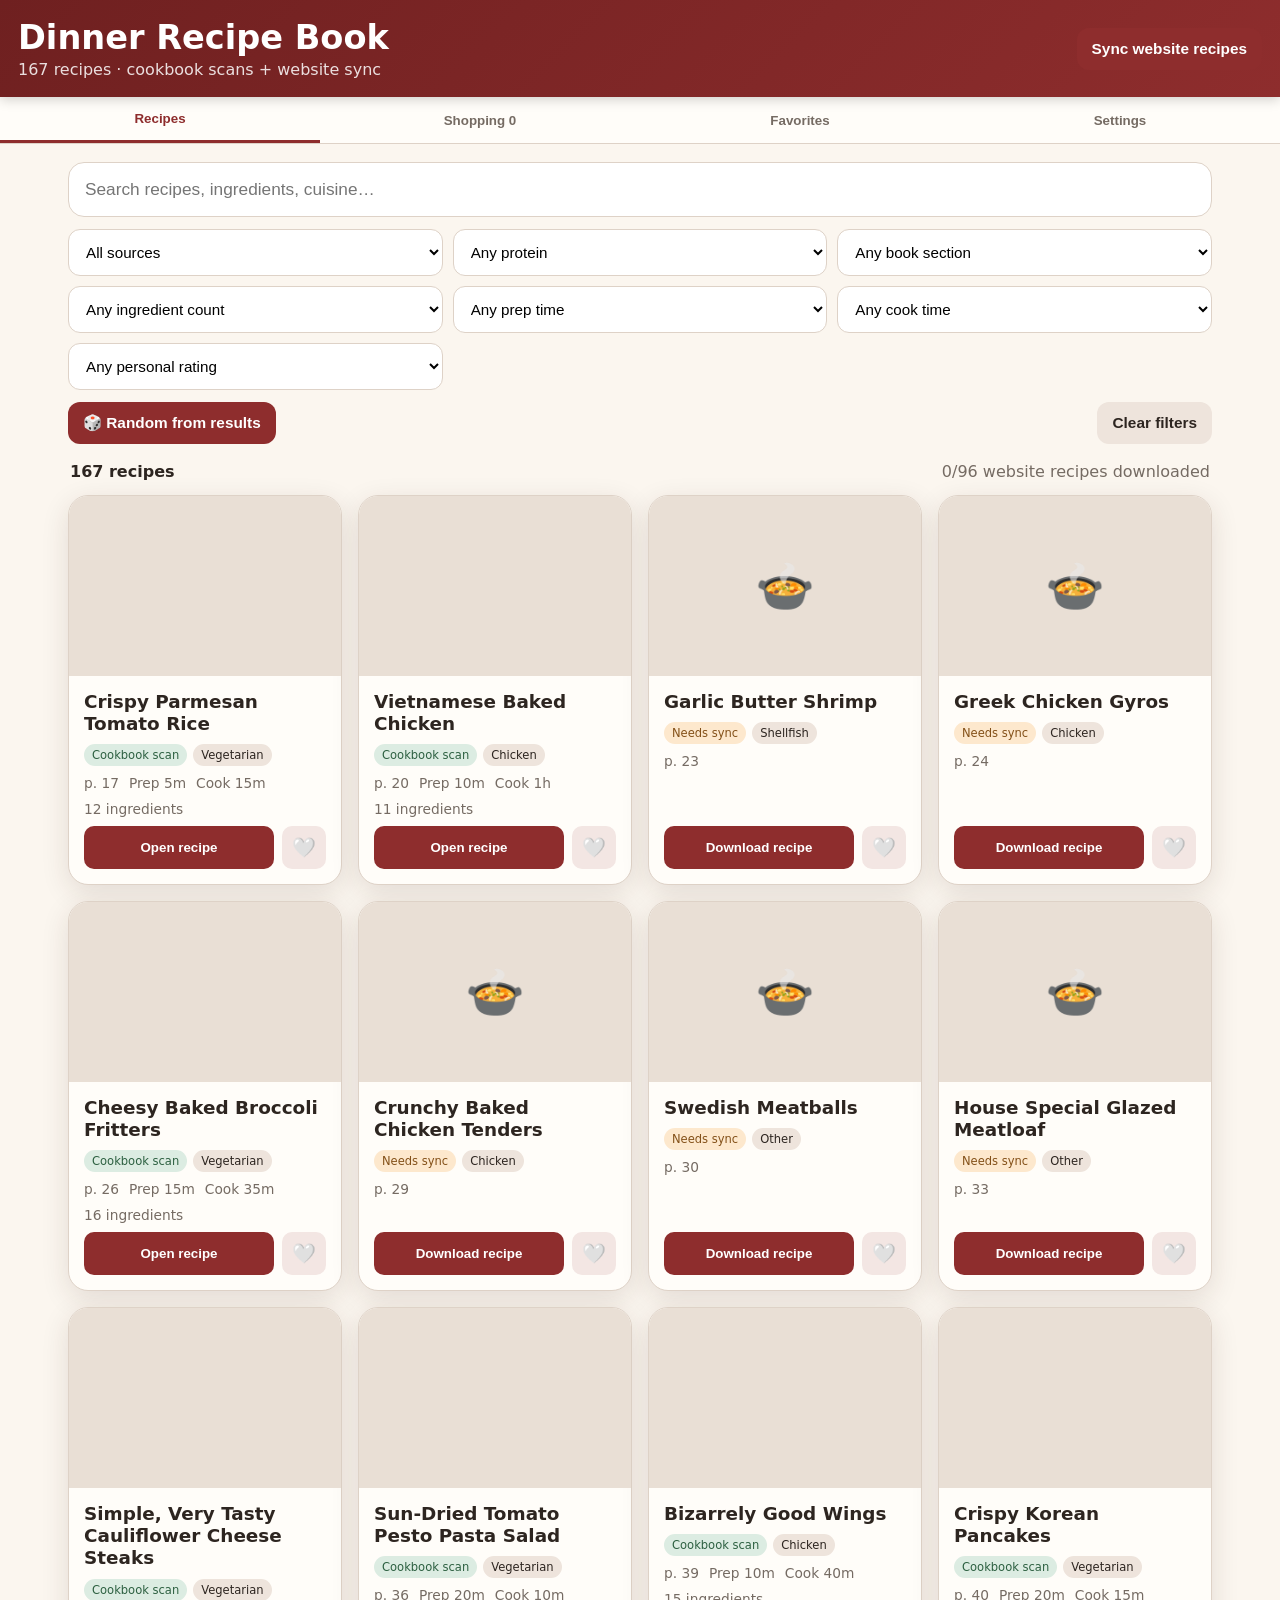
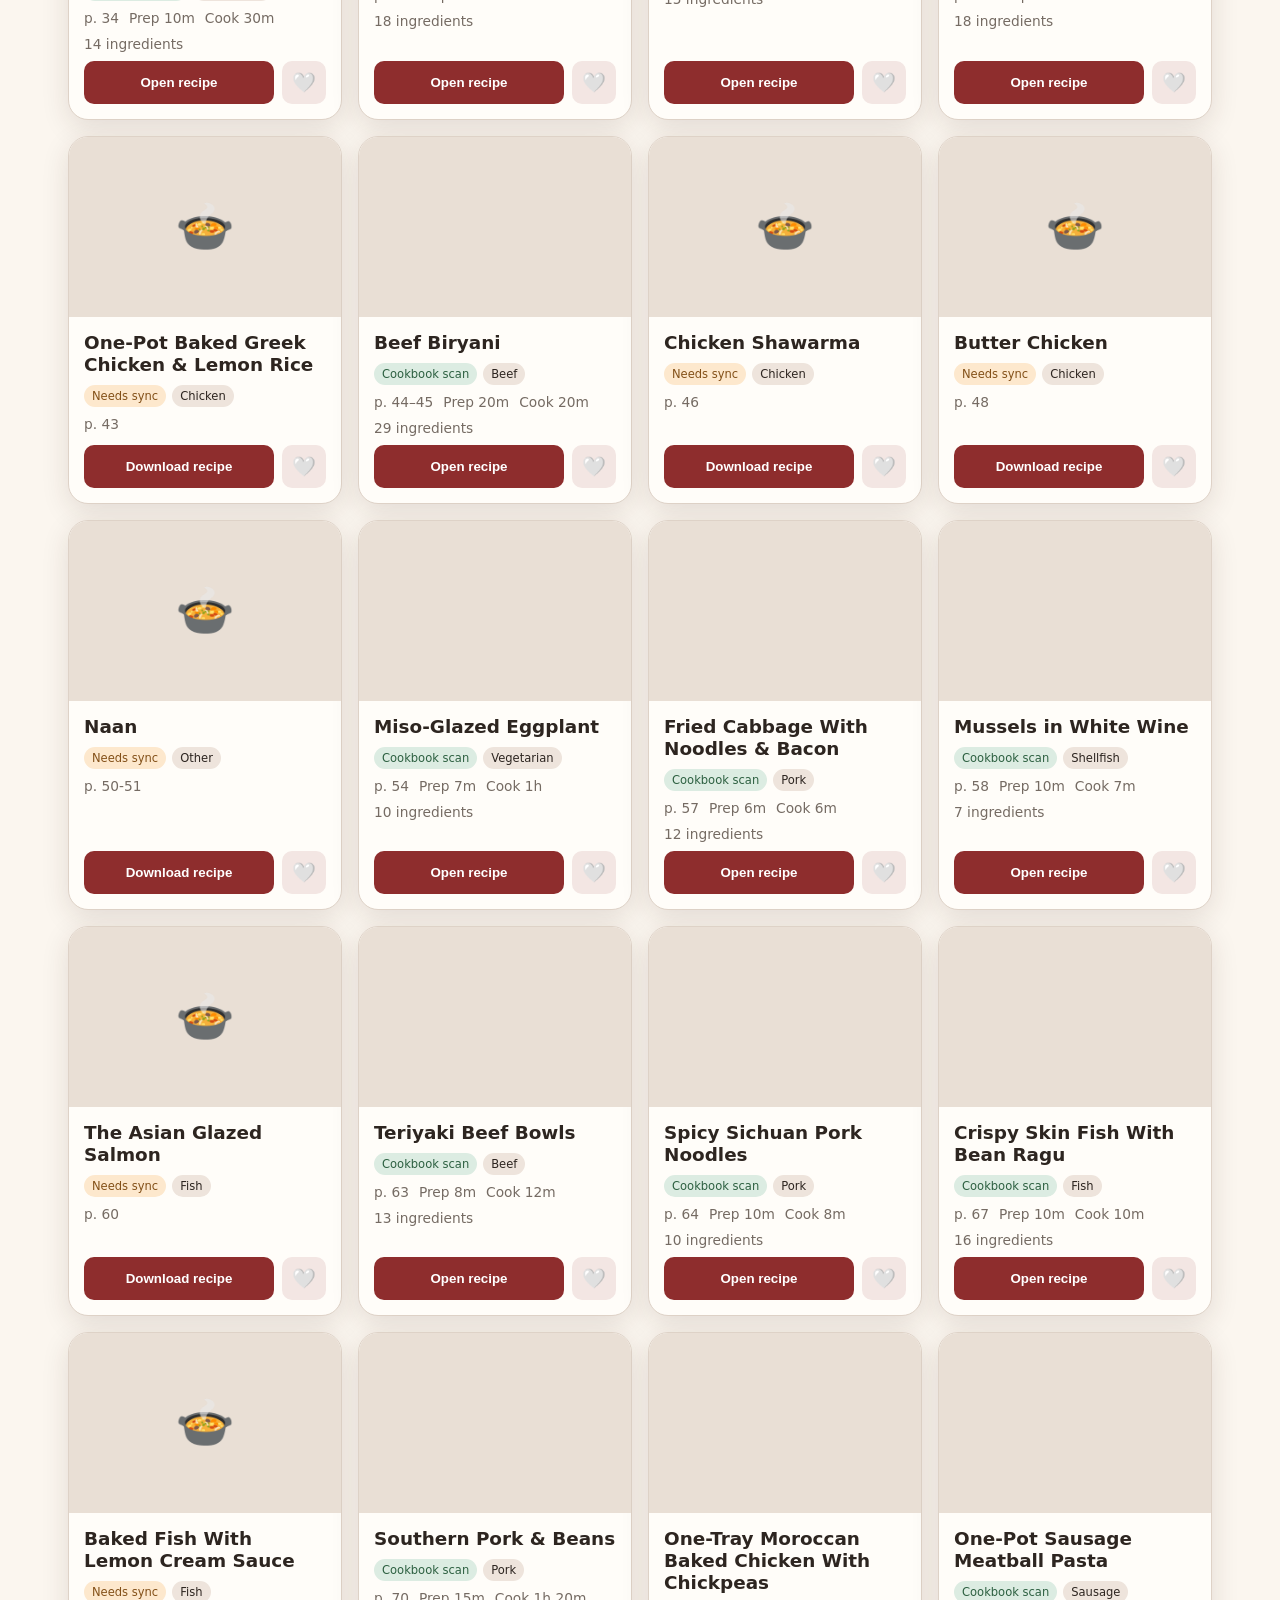
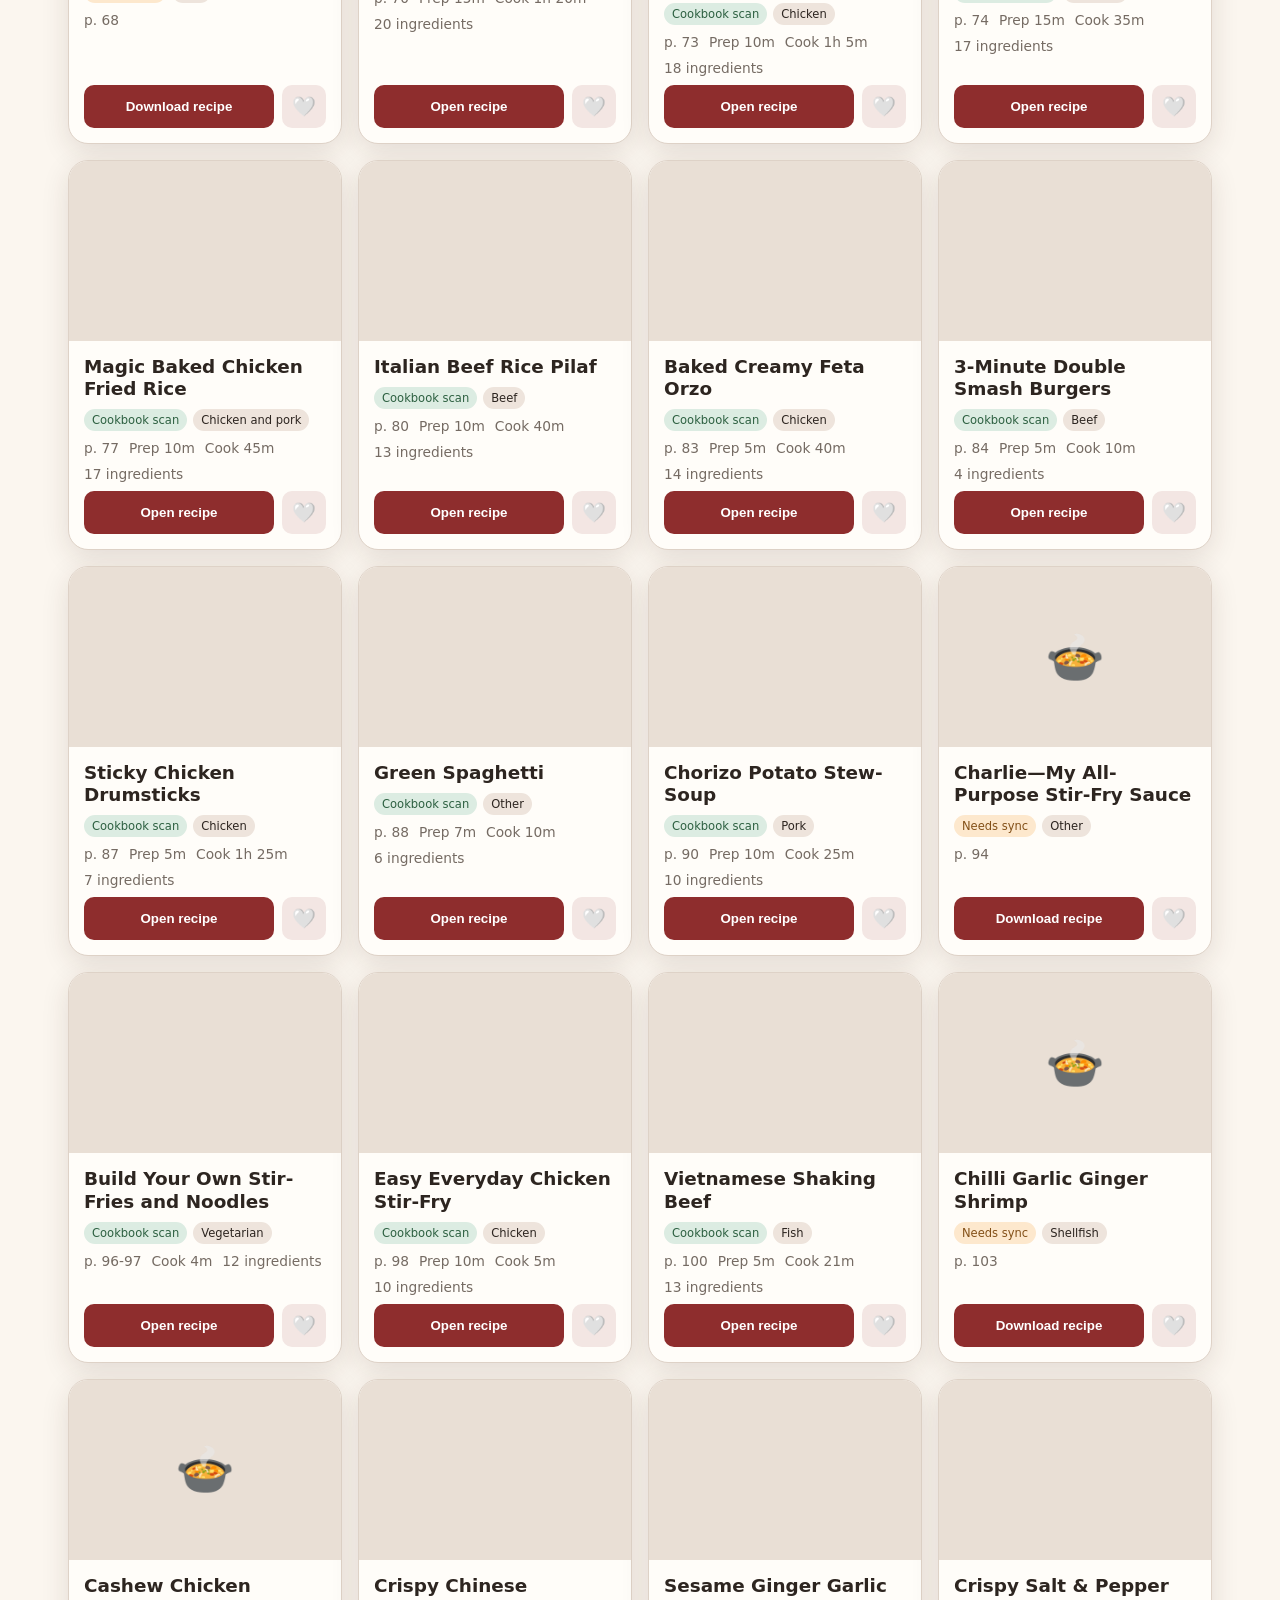
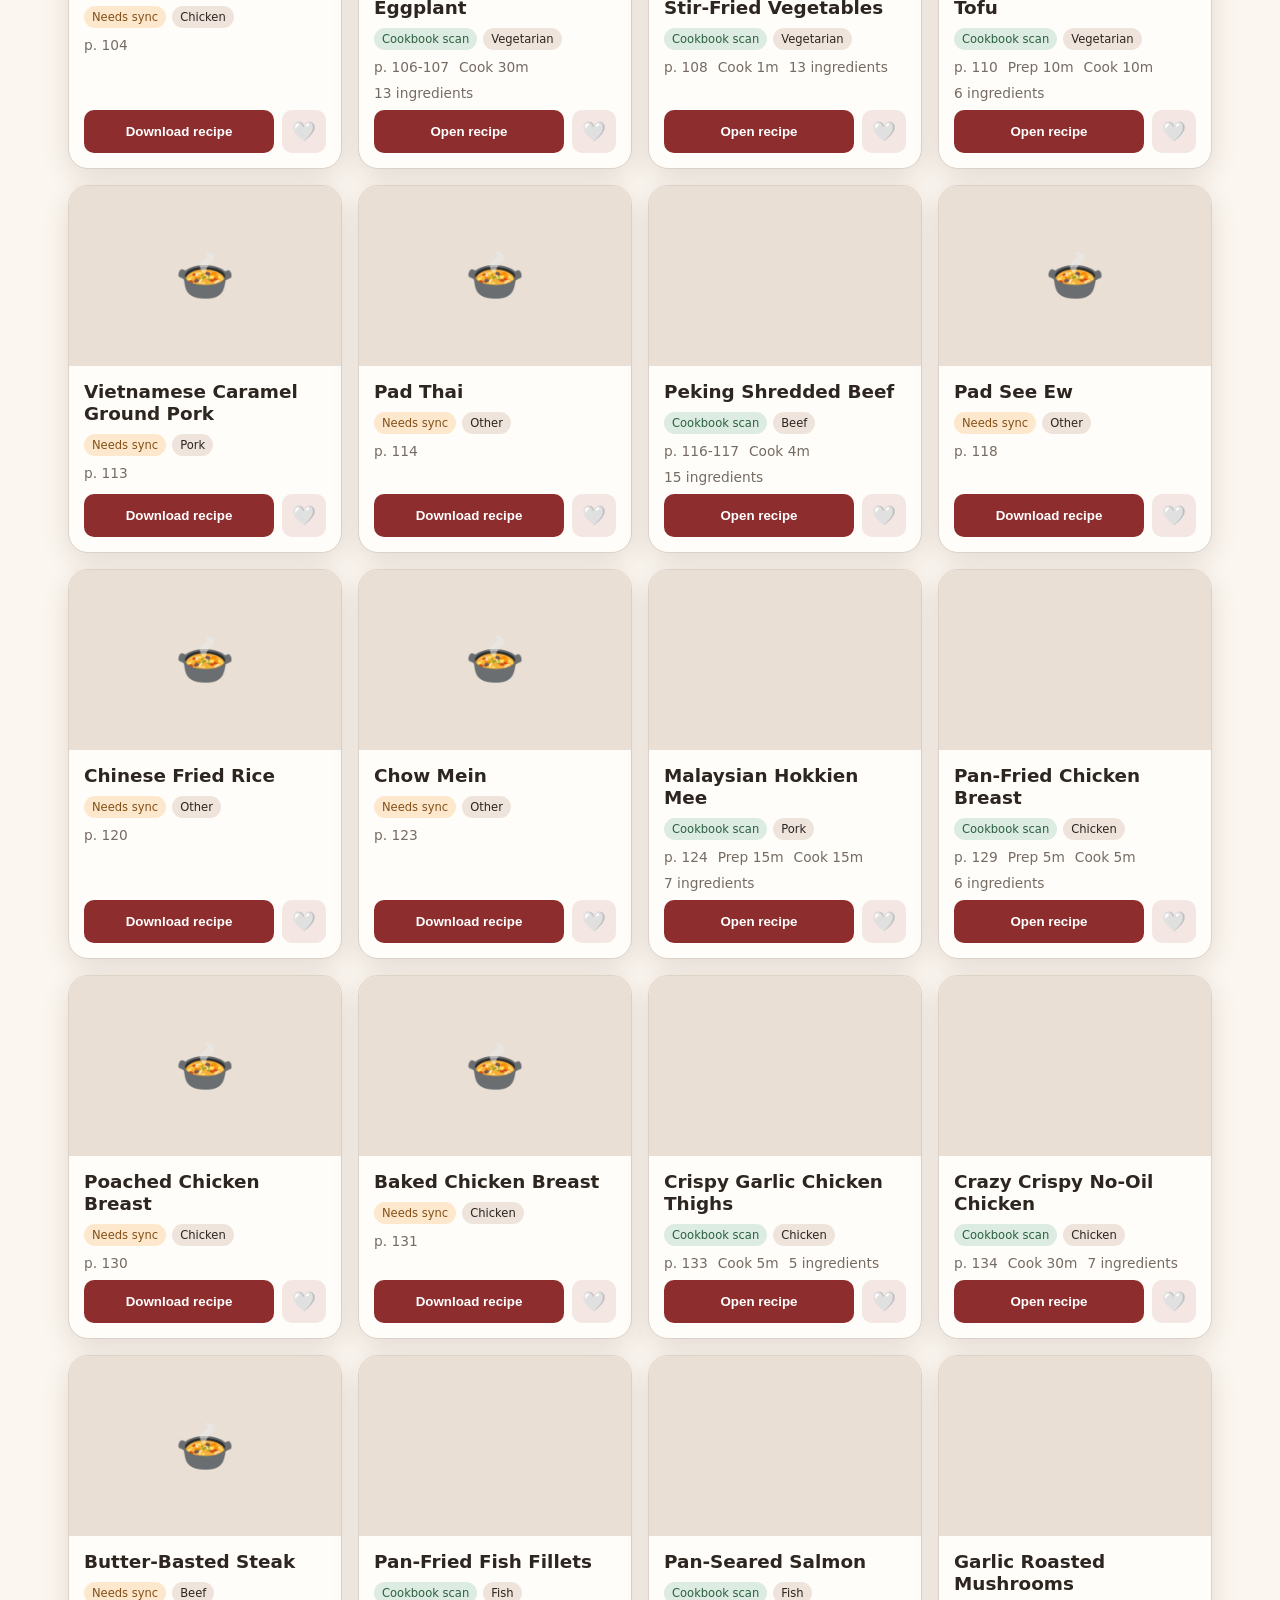
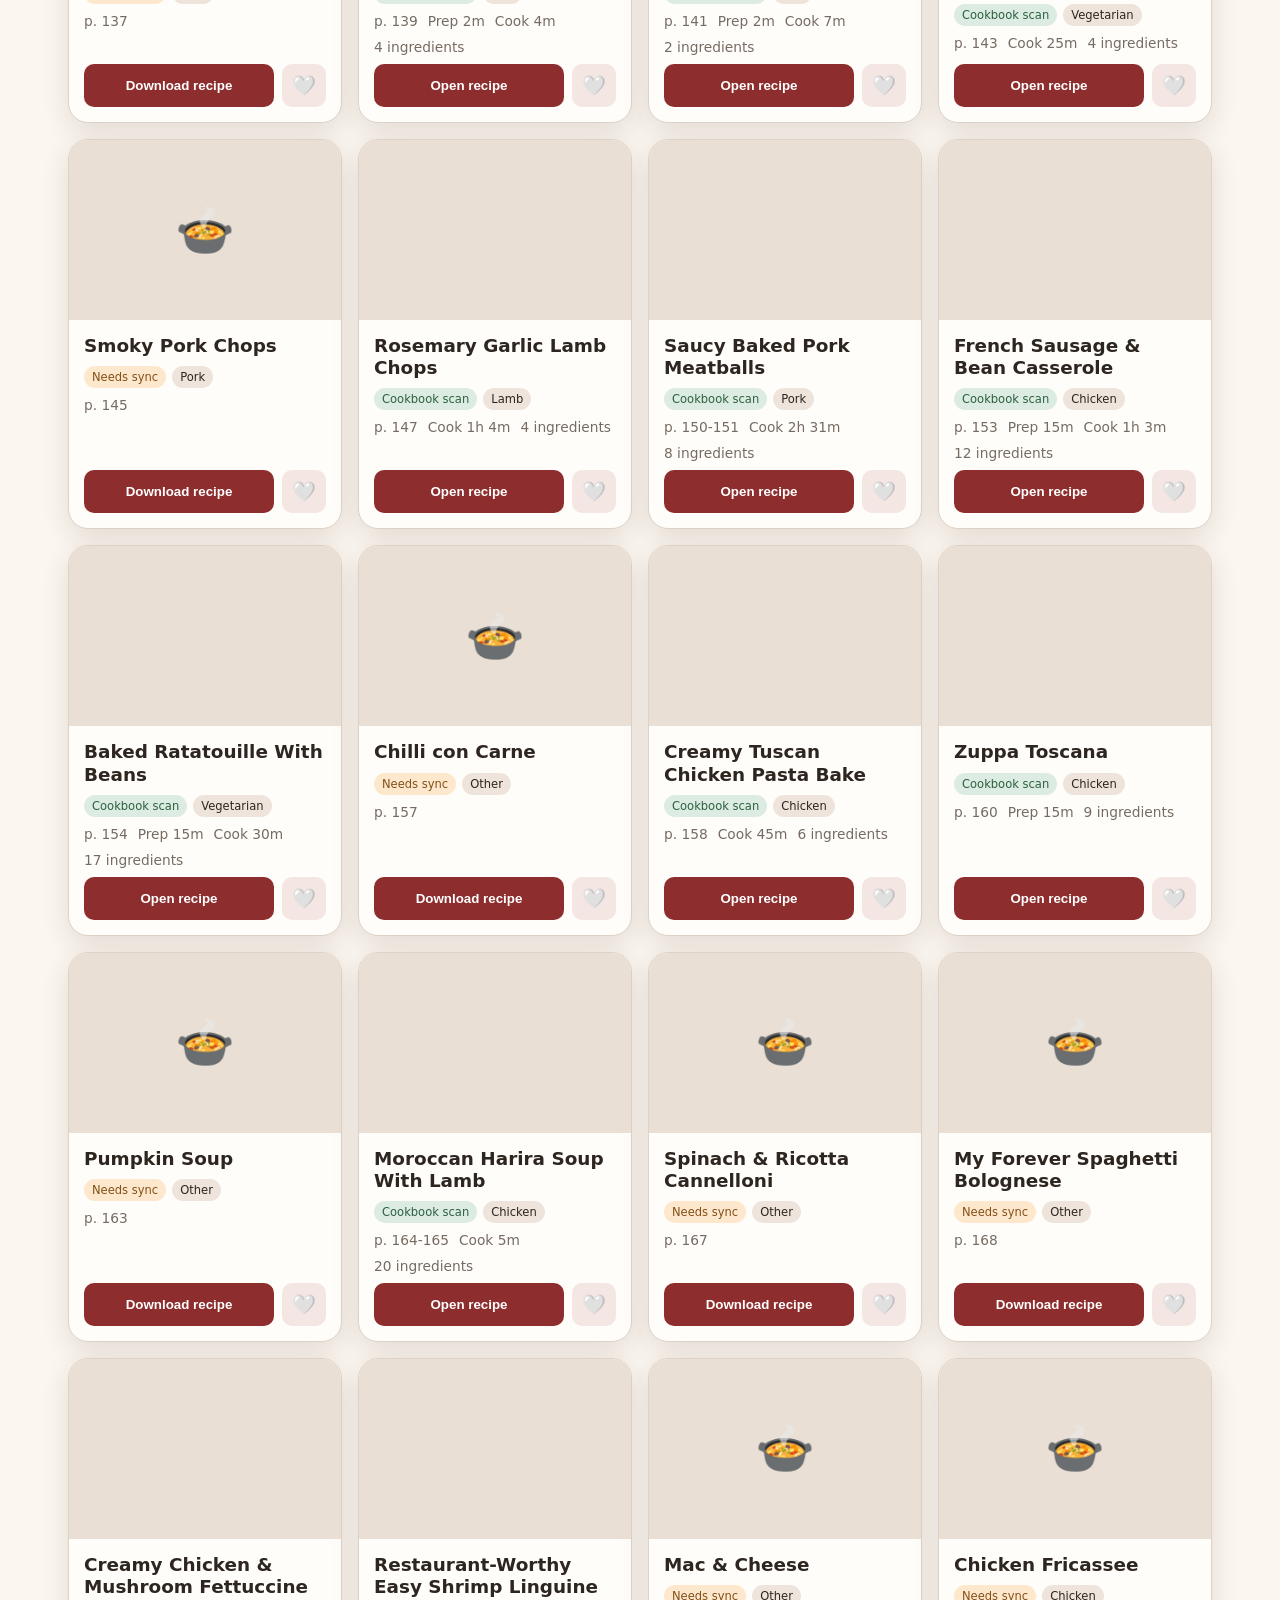
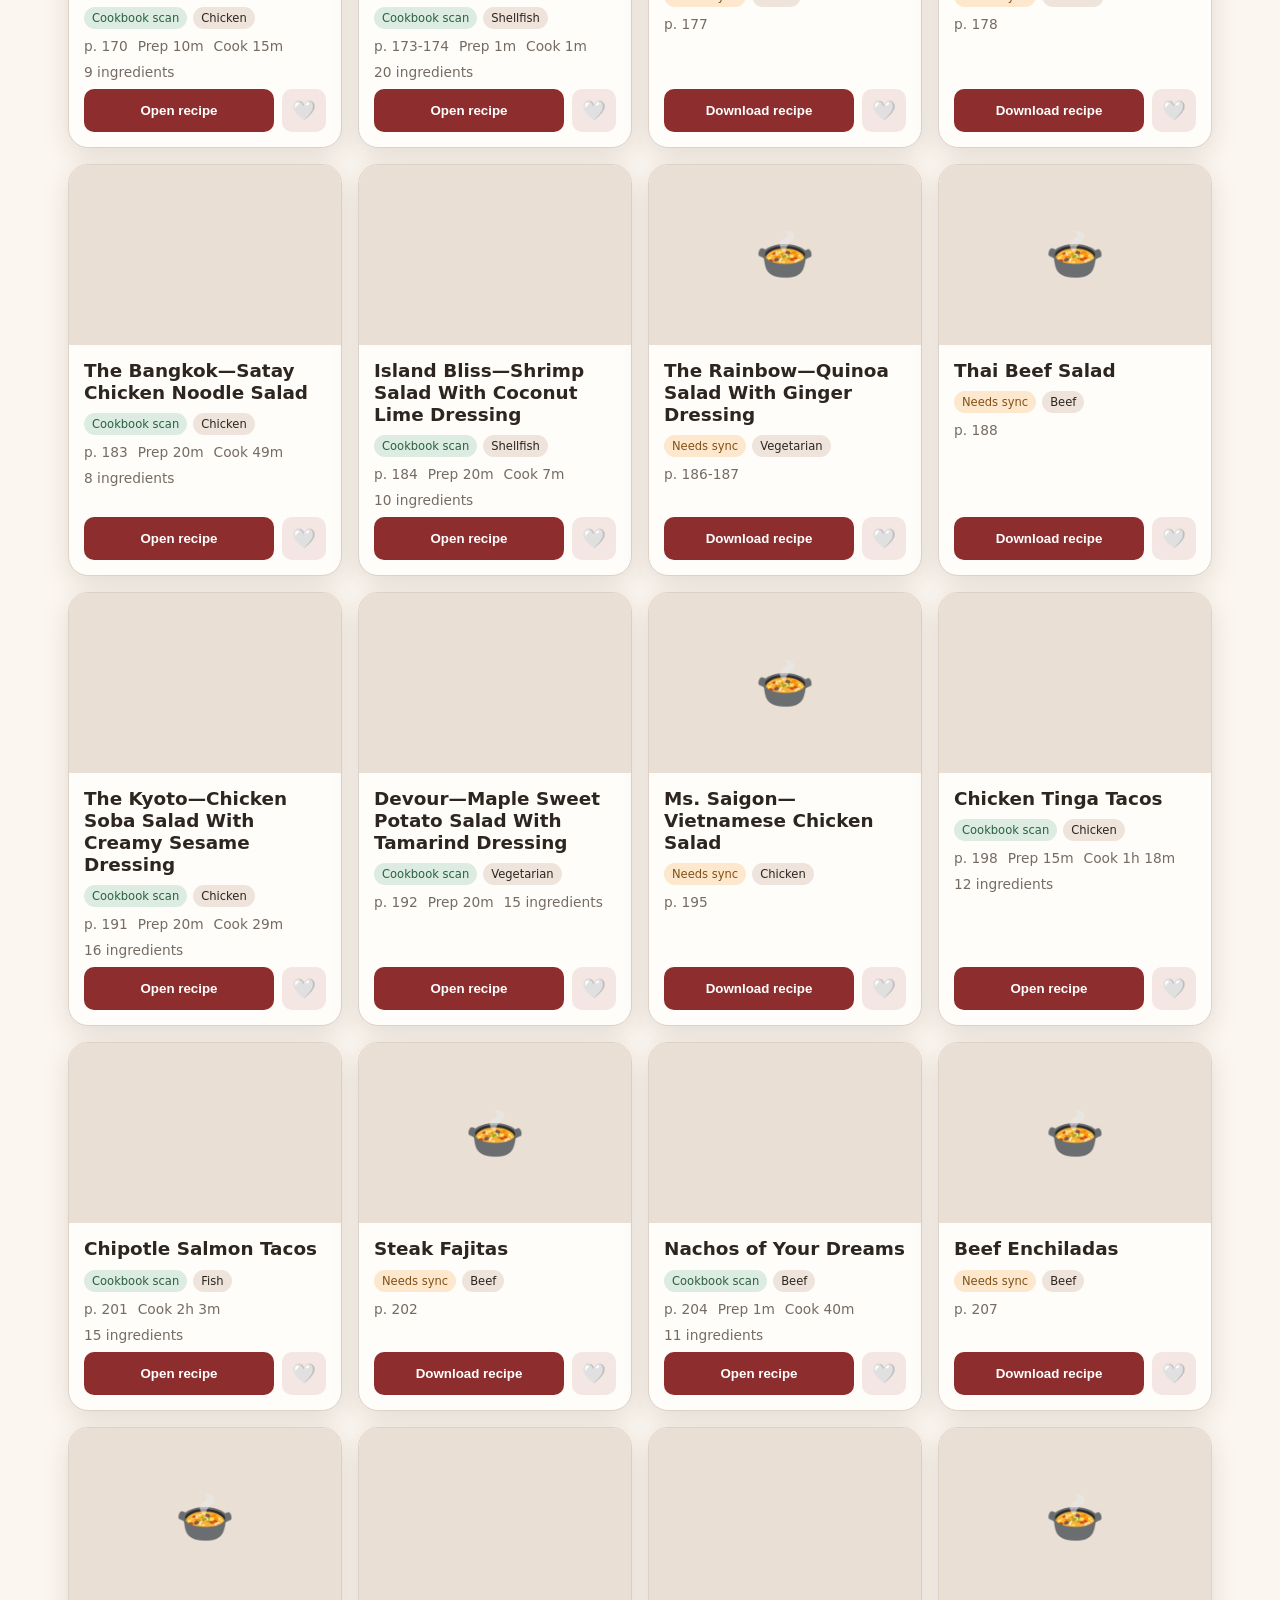
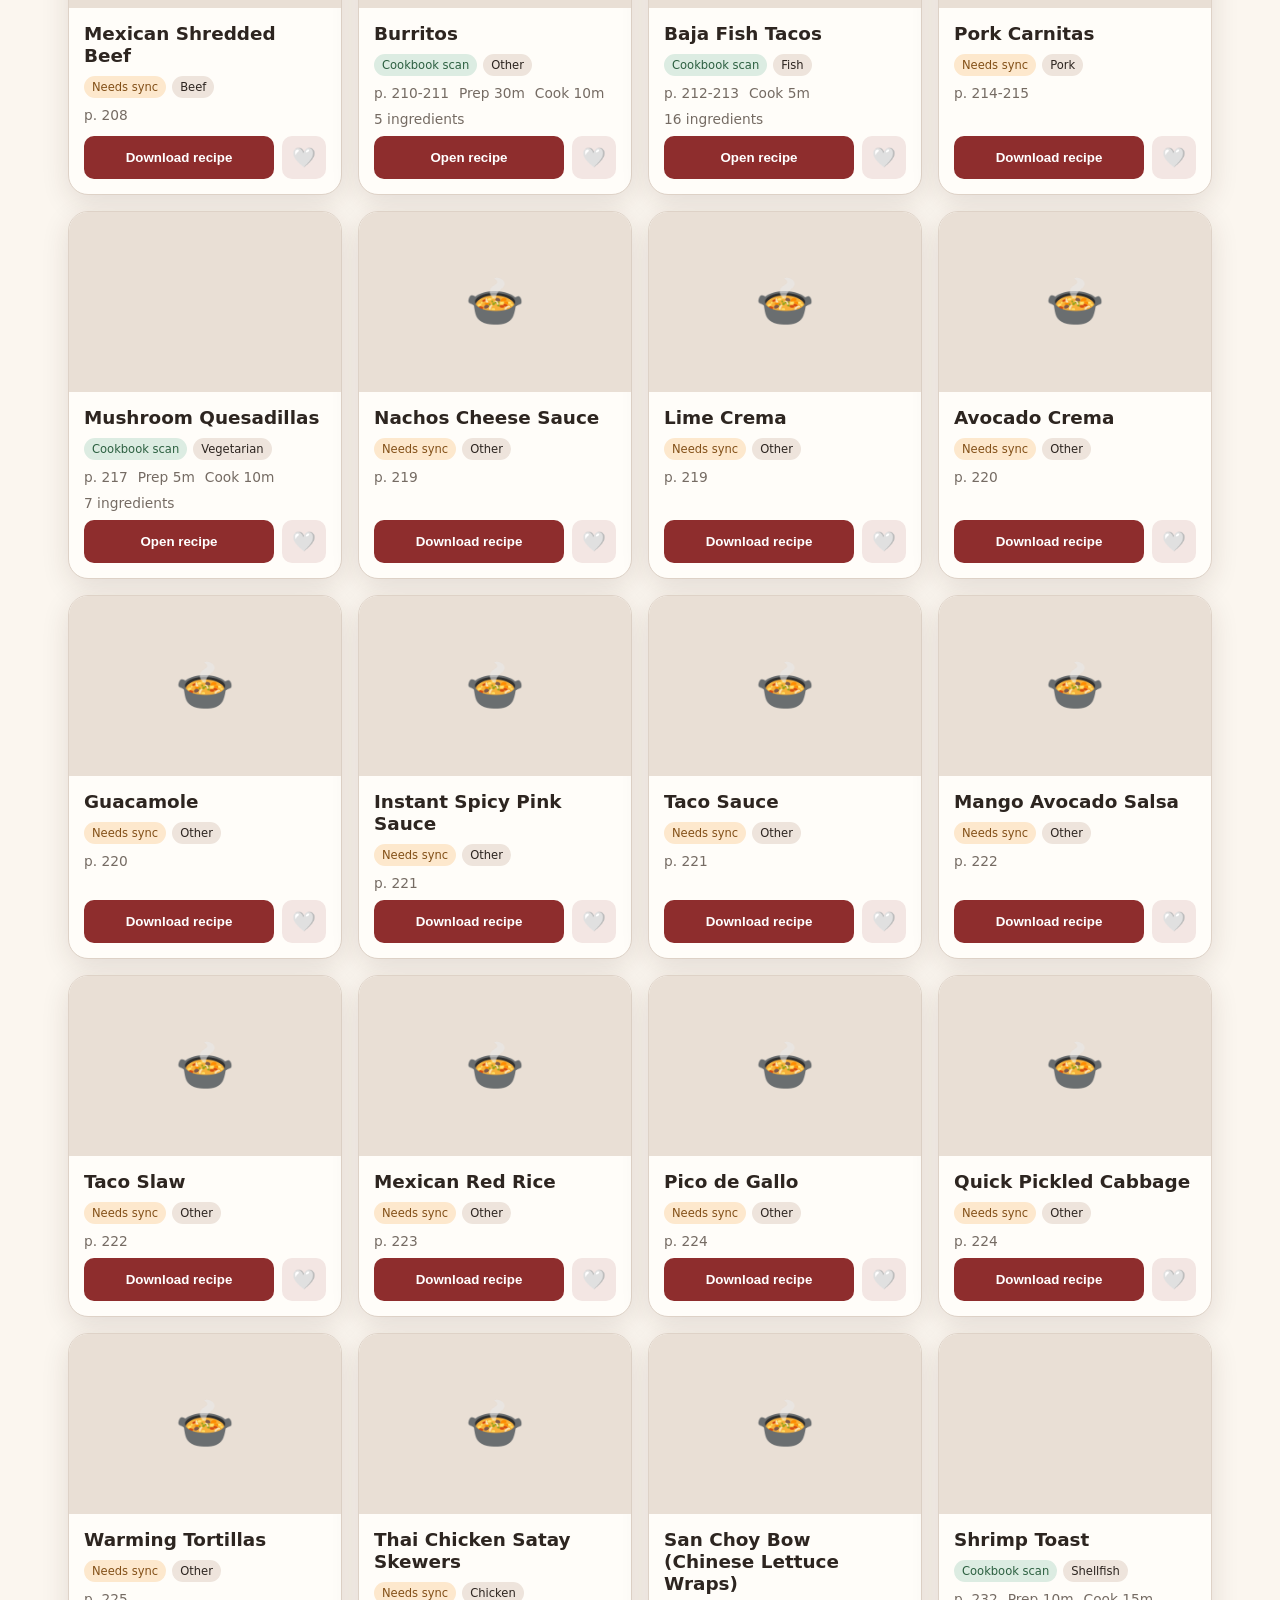
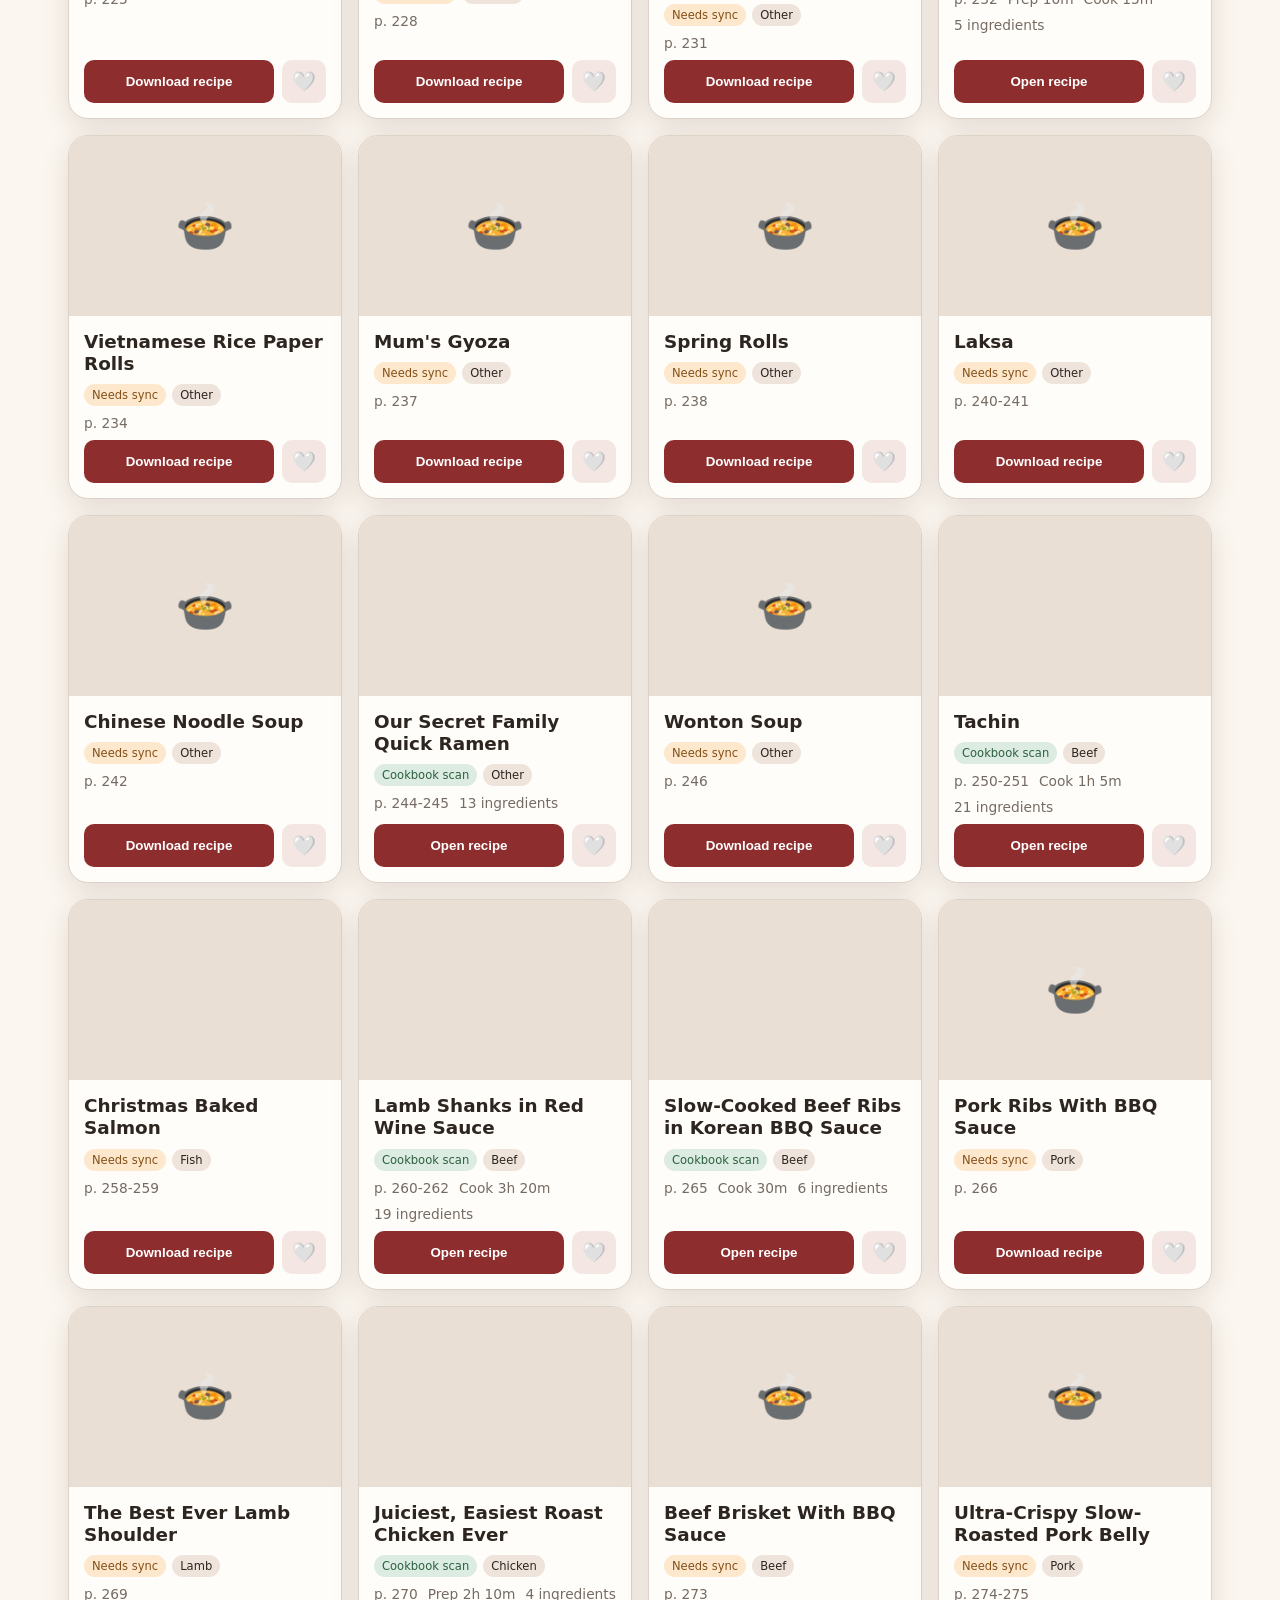
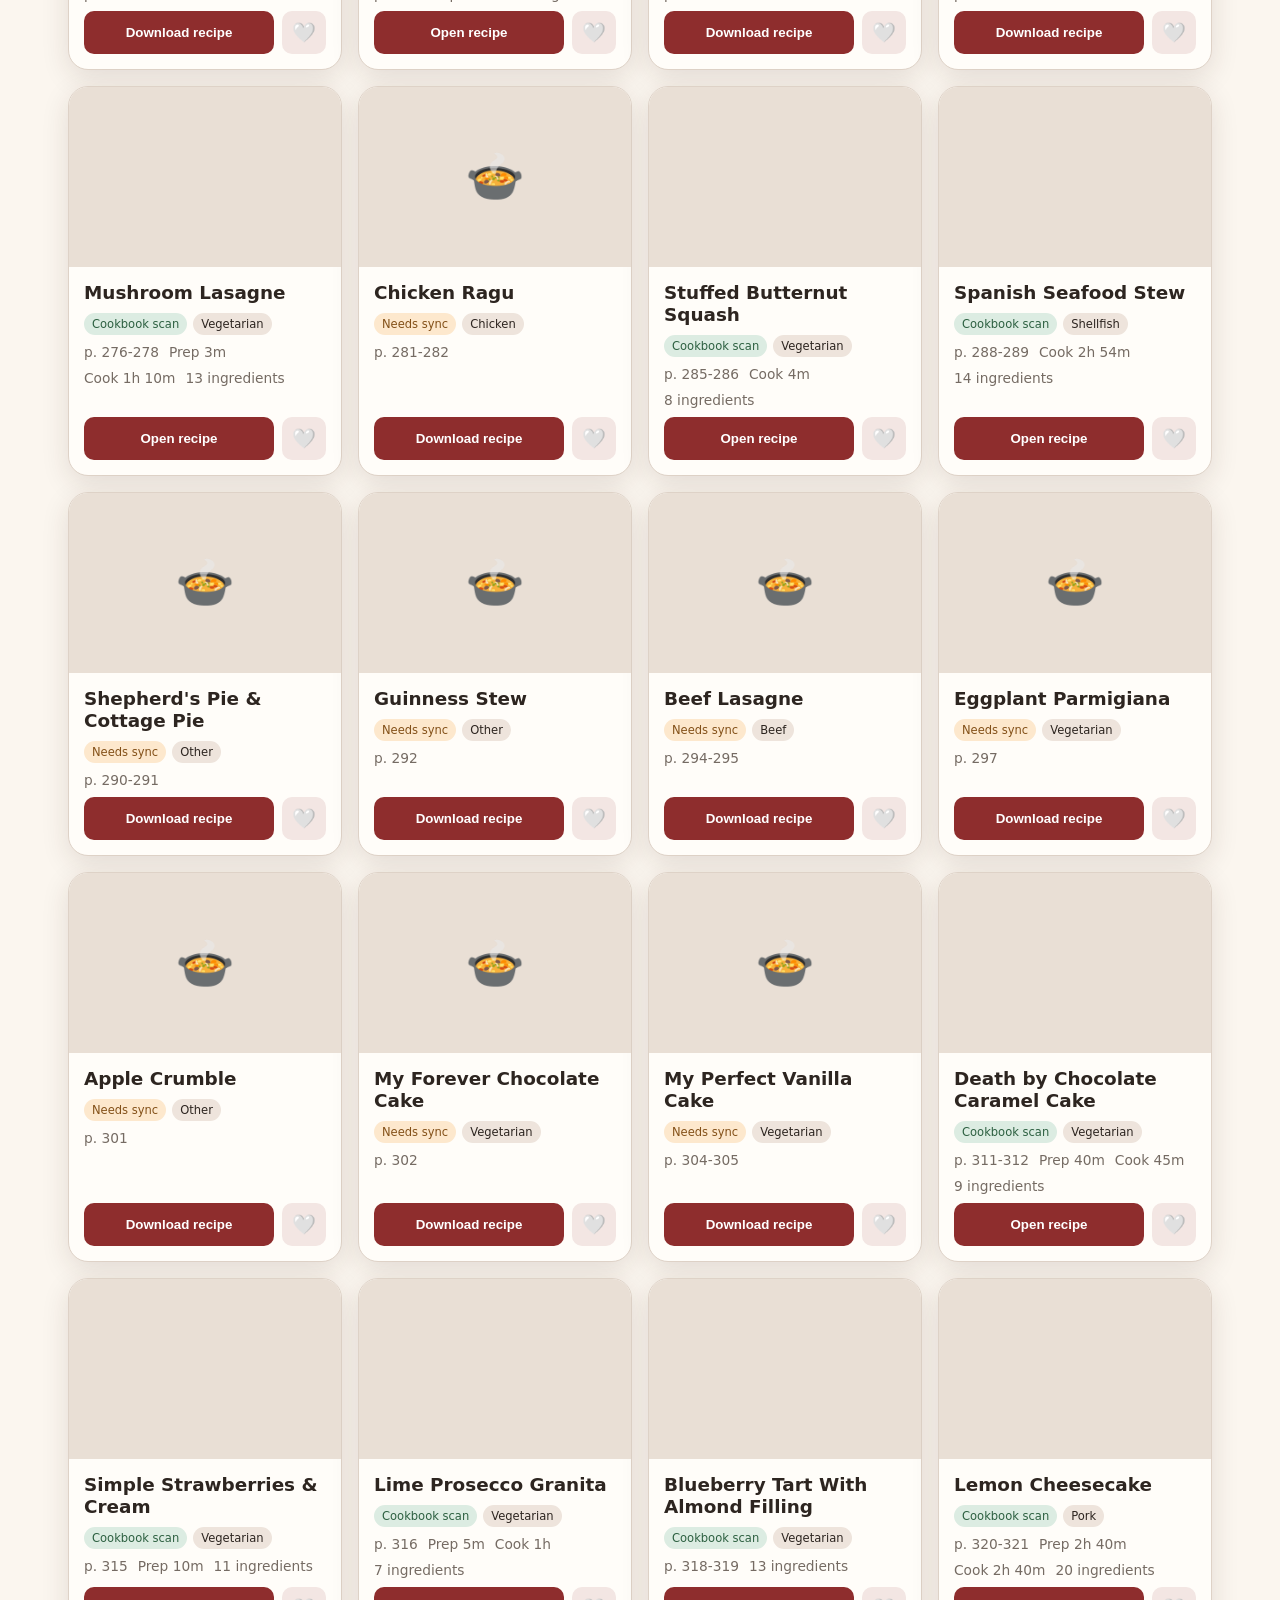
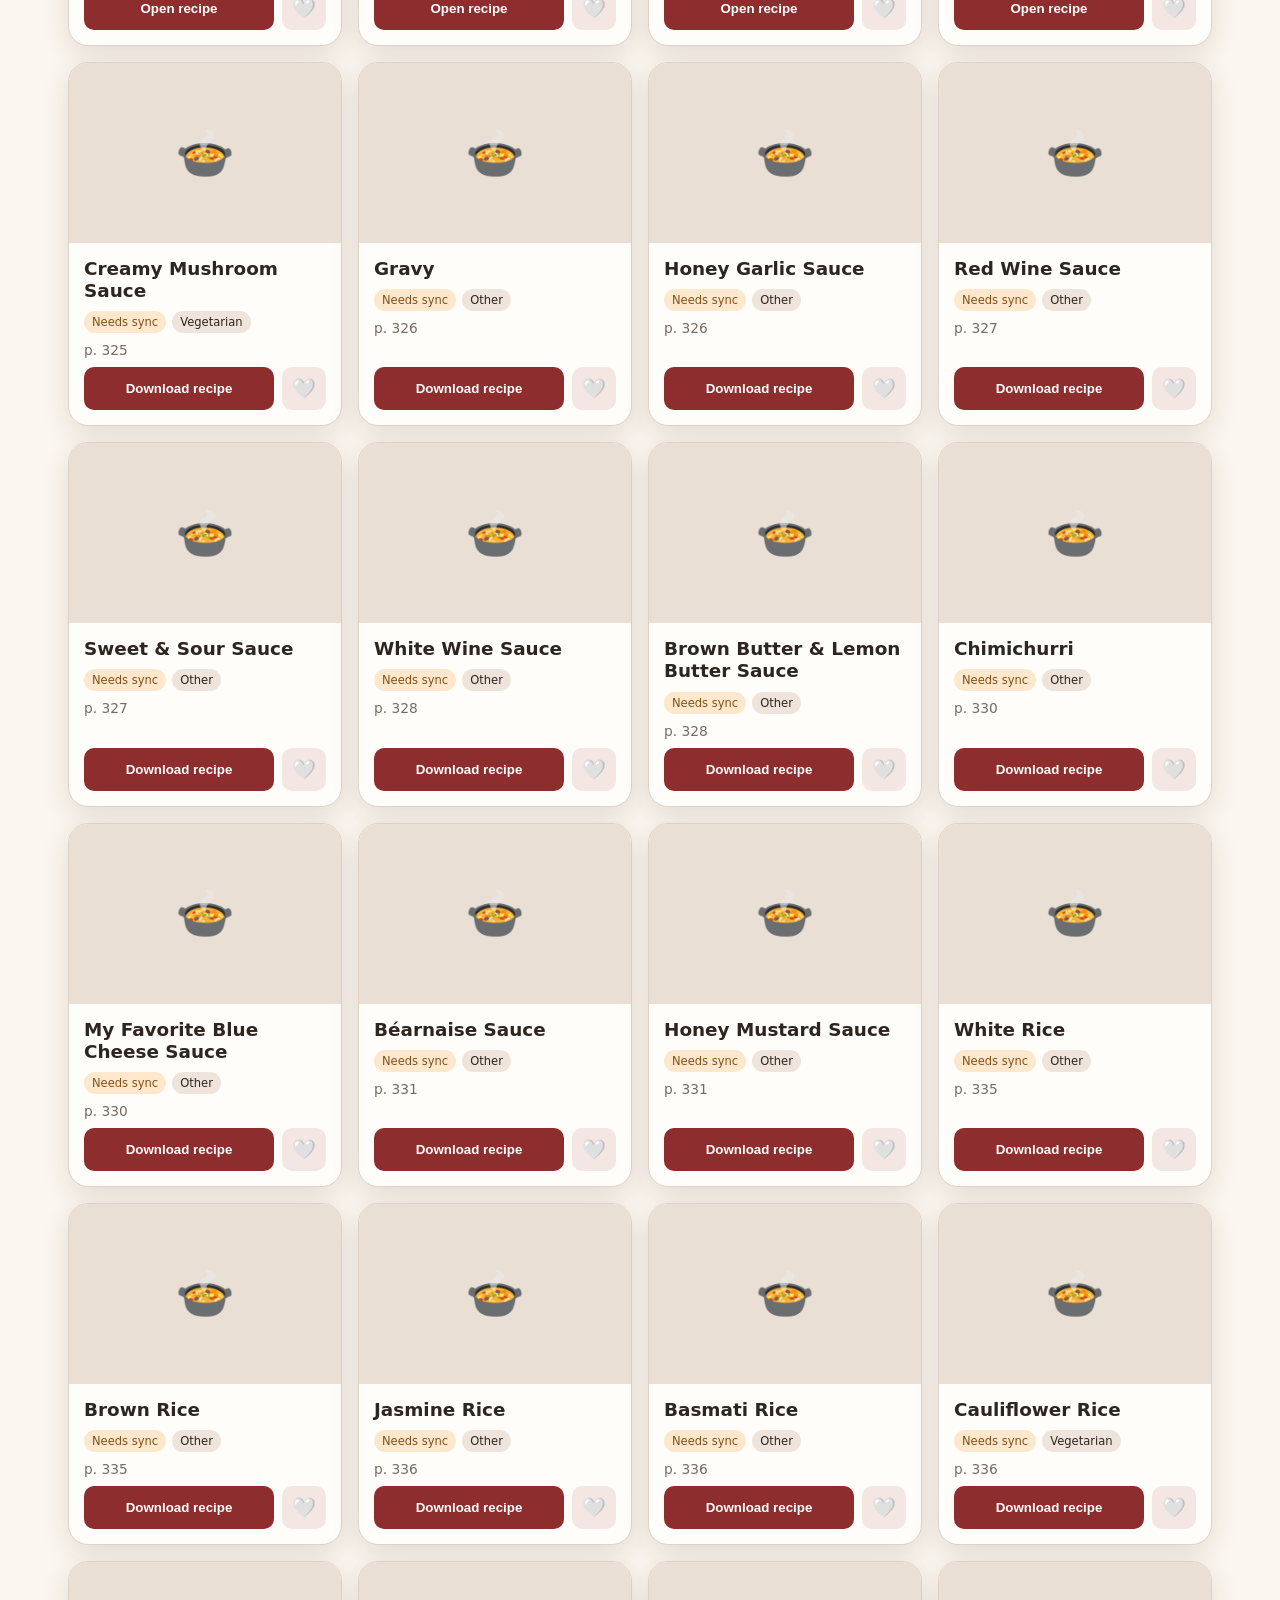
==== index.html @ f057b15f "Add files via upload" ====
<!doctype html>
<html lang="en">
<head>
  <meta charset="utf-8">
  <meta name="viewport" content="width=device-width,initial-scale=1,viewport-fit=cover">
  <meta name="theme-color" content="#8e2d2d">
  <meta name="description" content="Private offline cookbook and recipe manager">
  <link rel="manifest" href="manifest.webmanifest">
  <link rel="icon" href="assets/icon-192.png">
  <link rel="apple-touch-icon" href="assets/icon-192.png">
  <link rel="stylesheet" href="styles.css">
  <title>Dinner Recipe Book</title>
</head>
<body>
<header class="topbar">
  <div><h1>Dinner Recipe Book</h1><p>167 recipes · cookbook scans + website sync</p></div>
  <button id="syncBtn" class="primary">Sync website recipes</button>
</header>
<div id="syncPanel" class="sync-panel hidden">
  <div class="sync-row"><strong id="syncLabel">Preparing sync…</strong><button id="cancelSync" class="quiet">Cancel</button></div>
  <progress id="syncProgress" max="100" value="0"></progress>
  <div id="syncDetail" class="muted"></div>
</div>
<nav class="tabs" aria-label="Main views">
  <button class="tab active" data-view="recipes">Recipes</button>
  <button class="tab" data-view="shopping">Shopping <span id="shopCount">0</span></button>
  <button class="tab" data-view="favorites">Favorites</button>
  <button class="tab" data-view="settings">Settings</button>
</nav>
<main>
<section id="recipesView" class="view active">
  <div class="searchbox"><input id="searchInput" type="search" placeholder="Search recipes, ingredients, cuisine…" autocomplete="off"></div>
  <div class="filters">
    <select id="sourceFilter"><option value="">All sources</option><option value="bundled">Cookbook scans</option><option value="website">Website recipes</option><option value="synced">Downloaded website recipes</option></select>
    <select id="proteinFilter"><option value="">Any protein</option></select>
    <select id="sectionFilter"><option value="">Any book section</option></select>
    <select id="ingredientFilter"><option value="">Any ingredient count</option><option value="eq2">Exactly 2 ingredients</option><option value="eq3">Exactly 3 ingredients</option><option value="le5">5 ingredients or fewer</option><option value="le10">10 ingredients or fewer</option><option value="le15">15 ingredients or fewer</option></select>
    <select id="prepFilter"><option value="">Any prep time</option><option value="10">10 min or less</option><option value="20">20 min or less</option><option value="30">30 min or less</option></select>
    <select id="cookFilter"><option value="">Any cook time</option><option value="10">10 min or less</option><option value="20">20 min or less</option><option value="30">30 min or less</option><option value="60">60 min or less</option></select>
    <select id="ratingFilter"><option value="">Any personal rating</option><option value="8">8–10</option><option value="6">6–10</option><option value="1">Rated</option></select>
  </div>
  <div class="actions-row">
    <button id="randomBtn" class="primary">🎲 Random from results</button>
    <button id="clearFilters" class="quiet">Clear filters</button>
  </div>
  <div class="result-head"><strong id="resultCount"></strong><span id="downloadCount" class="muted"></span></div>
  <div id="recipeGrid" class="recipe-grid"></div>
</section>
<section id="shoppingView" class="view">
  <div class="section-head"><div><h2>Shopping list</h2><p class="muted">Ingredients are combined where the quantity and unit can be matched.</p></div><div class="button-group"><button id="shareShopping" class="quiet">Share</button><button id="printShopping" class="primary">Print / PDF</button></div></div>
  <div id="shoppingRecipes"></div>
  <div id="shoppingList" class="shopping-list"></div>
  <button id="clearShopping" class="danger">Clear shopping list</button>
</section>
<section id="favoritesView" class="view"><div class="section-head"><h2>Favorites</h2></div><div id="favoriteGrid" class="recipe-grid"></div></section>
<section id="settingsView" class="view">
  <div class="settings-card"><h2>Offline library</h2><p id="libraryStats"></p><button id="syncMissing" class="primary">Download missing website recipes</button><button id="clearSynced" class="danger">Remove downloaded website recipes</button></div>
  <div class="settings-card"><h2>Backup</h2><p>Export favorites, ratings, notes, shopping selections and downloaded website recipe data.</p><div class="button-group"><button id="exportBackup" class="primary">Export backup</button><label class="file-button">Import backup<input id="importBackup" type="file" accept="application/json"></label></div></div>
  <div class="settings-card"><h2>Install on Android</h2><p>Open this site in Chrome, tap the three-dot menu, then choose <strong>Install app</strong> or <strong>Add to Home screen</strong>. After the website recipe sync completes, the text is stored on the phone for offline use.</p></div>
  <div class="settings-card"><h2>Source and accuracy</h2><p>Cookbook-exclusive recipes are transcribed from your photographs and include the scans for verification. Website recipes are downloaded directly on your device from the publisher's public recipe pages. OCR-draft entries are marked so they can be checked against the scan.</p></div>
</section>
</main>
<div id="modal" class="modal hidden" role="dialog" aria-modal="true"><div class="modal-card"><button id="closeModal" class="close" aria-label="Close">×</button><div id="modalContent"></div></div></div>
<div id="toast" class="toast hidden"></div>
<script src="recipes-data.js"></script>
<script src="app.js"></script>
</body></html>
---- styles.css ----
:root{--red:#8e2d2d;--red2:#6f2020;--cream:#fbf6ef;--paper:#fffdf9;--ink:#2d2520;--muted:#756b63;--line:#ded2c7;--green:#47715a;--shadow:0 8px 28px rgba(54,36,25,.12)}*{box-sizing:border-box}html{background:var(--cream);color:var(--ink);font-family:Inter,system-ui,-apple-system,Segoe UI,Roboto,sans-serif}body{margin:0;min-height:100vh}.topbar{position:sticky;top:0;z-index:10;background:linear-gradient(135deg,var(--red2),var(--red));color:white;padding:18px max(18px,env(safe-area-inset-left));display:flex;align-items:center;justify-content:space-between;gap:12px;box-shadow:0 2px 12px #0003}.topbar h1{font-size:clamp(1.45rem,5vw,2.1rem);margin:0}.topbar p{margin:3px 0 0;opacity:.85}.topbar button{min-width:130px}.tabs{position:sticky;top:90px;z-index:9;display:grid;grid-template-columns:repeat(4,1fr);background:var(--paper);border-bottom:1px solid var(--line)}.tab{border:0;background:transparent;padding:14px 4px;font-weight:800;color:var(--muted)}.tab.active{color:var(--red);border-bottom:3px solid var(--red)}main{max-width:1180px;margin:auto;padding:18px}.view{display:none}.view.active{display:block}.primary,.quiet,.danger,.file-button{border:0;border-radius:12px;padding:12px 15px;font-weight:800;cursor:pointer;font-size:.96rem}.primary{background:var(--red);color:white}.quiet,.file-button{background:#eee4dc;color:var(--ink)}.danger{background:#f8d7d4;color:#7a1f1f}.button-group{display:flex;gap:10px;flex-wrap:wrap}.file-button input{display:none}.searchbox input{width:100%;font-size:1.08rem;padding:16px;border:1px solid var(--line);border-radius:16px;background:white}.filters{display:grid;grid-template-columns:repeat(3,minmax(0,1fr));gap:10px;margin:12px 0}.filters select{width:100%;padding:13px;border:1px solid var(--line);border-radius:12px;background:white;font-size:.95rem}.actions-row,.result-head,.section-head,.sync-row{display:flex;justify-content:space-between;align-items:center;gap:10px}.actions-row{margin:10px 0 18px}.result-head{margin:8px 2px 14px}.recipe-grid{display:grid;grid-template-columns:repeat(auto-fill,minmax(250px,1fr));gap:16px}.recipe-card{background:var(--paper);border:1px solid var(--line);border-radius:20px;overflow:hidden;box-shadow:var(--shadow);display:flex;flex-direction:column;min-height:340px}.recipe-card .photo{height:180px;background:#e9dfd5;display:grid;place-items:center;overflow:hidden;position:relative}.recipe-card .photo img{width:100%;height:100%;object-fit:cover}.recipe-card .photo .emoji{font-size:3rem}.card-body{padding:15px;display:flex;flex-direction:column;gap:9px;flex:1}.card-title{font-size:1.15rem;font-weight:900;line-height:1.2}.badges{display:flex;gap:6px;flex-wrap:wrap}.badge{font-size:.72rem;padding:4px 8px;border-radius:999px;background:#eee4dc}.badge.green{background:#dcece2;color:#2d6041}.badge.orange{background:#fde8cd;color:#835018}.meta{font-size:.86rem;color:var(--muted);display:flex;gap:10px;flex-wrap:wrap}.card-actions{display:flex;gap:8px;margin-top:auto}.card-actions button{flex:1;padding:10px;border:0;border-radius:10px;font-weight:800}.open-btn{background:var(--red);color:white}.heart-btn{flex:0 0 44px!important;background:#f3e6e3;font-size:1.2rem}.modal{position:fixed;inset:0;background:#0009;z-index:50;padding:10px;overflow:auto}.modal.hidden,.hidden{display:none!important}.modal-card{position:relative;max-width:920px;margin:15px auto;background:var(--paper);border-radius:20px;min-height:80vh;box-shadow:0 20px 70px #0007;overflow:hidden}.close{position:sticky;top:10px;float:right;margin:10px;z-index:3;border:0;background:#fff;border-radius:50%;width:42px;height:42px;font-size:1.8rem;box-shadow:var(--shadow)}.detail-hero{min-height:250px;background:#e8ddd2;display:grid;place-items:center;overflow:hidden}.detail-hero img{width:100%;max-height:520px;object-fit:contain;background:#241f1c}.detail{padding:20px}.detail h2{font-size:clamp(1.6rem,6vw,2.5rem);margin:0 50px 8px 0}.detail-toolbar{display:flex;gap:8px;flex-wrap:wrap;margin:14px 0}.detail-toolbar button,.detail-toolbar a{border:0;border-radius:10px;padding:10px 12px;background:#eee4dc;color:var(--ink);font-weight:800;text-decoration:none}.detail-grid{display:grid;grid-template-columns:minmax(250px,.85fr) minmax(300px,1.35fr);gap:22px}.panel{background:white;border:1px solid var(--line);border-radius:15px;padding:16px}.panel h3{margin-top:0}.ingredients{list-style:none;padding:0;margin:0}.ingredients li{padding:8px 2px;border-bottom:1px dotted var(--line)}.ingredient-section{font-weight:900;color:var(--red);padding-top:12px!important}.steps{padding-left:1.4rem}.steps li{margin:0 0 14px}.step-head{font-weight:900}.personal-grid{display:grid;grid-template-columns:1fr 1fr;gap:12px}.personal-grid textarea{grid-column:1/-1;min-height:100px}.personal-grid input,.personal-grid textarea,.serving-control input{width:100%;padding:10px;border:1px solid var(--line);border-radius:9px}.scan-strip{display:flex;gap:10px;overflow:auto;padding:8px 0}.scan-strip img{height:190px;min-width:130px;object-fit:cover;border-radius:10px;border:1px solid var(--line)}.scan-strip a{display:block}.muted{color:var(--muted)}.warning{background:#fff0d9;border:1px solid #f0c37e;border-radius:10px;padding:10px}.sync-panel{position:sticky;top:90px;z-index:11;background:#fff3e5;padding:12px 18px;border-bottom:1px solid #e1c7aa}.sync-panel progress{width:100%;height:14px}.toast{position:fixed;left:50%;bottom:28px;transform:translateX(-50%);background:#241f1c;color:white;padding:12px 18px;border-radius:999px;z-index:100;box-shadow:var(--shadow)}.shopping-recipe{display:flex;align-items:center;gap:10px;background:white;border:1px solid var(--line);padding:10px;border-radius:12px;margin-bottom:8px}.shopping-recipe input{width:72px}.shopping-list{background:white;border:1px solid var(--line);border-radius:15px;padding:12px;margin:16px 0}.shop-item{display:grid;grid-template-columns:28px 1fr;gap:8px;padding:9px;border-bottom:1px solid #eee}.shop-item.checked{text-decoration:line-through;opacity:.55}.settings-card{background:white;border:1px solid var(--line);border-radius:16px;padding:18px;margin-bottom:14px}.empty{text-align:center;padding:50px 12px;color:var(--muted)}@media(max-width:720px){.topbar{align-items:flex-start}.topbar button{min-width:100px;padding:10px}.tabs{top:100px;font-size:.8rem}.filters{grid-template-columns:1fr 1fr}.detail-grid{grid-template-columns:1fr}.personal-grid{grid-template-columns:1fr}.actions-row{align-items:stretch}.actions-row button{flex:1}.modal{padding:0}.modal-card{margin:0;border-radius:0;min-height:100vh}.section-head{align-items:flex-start;flex-direction:column}}@media print{.topbar,.tabs,.filters,.actions-row,.close,.detail-toolbar,.personal,.scan-source{display:none!important}body{background:white}.modal{position:static;background:white;padding:0}.modal-card{box-shadow:none}.detail-grid{grid-template-columns:1fr 1fr}}
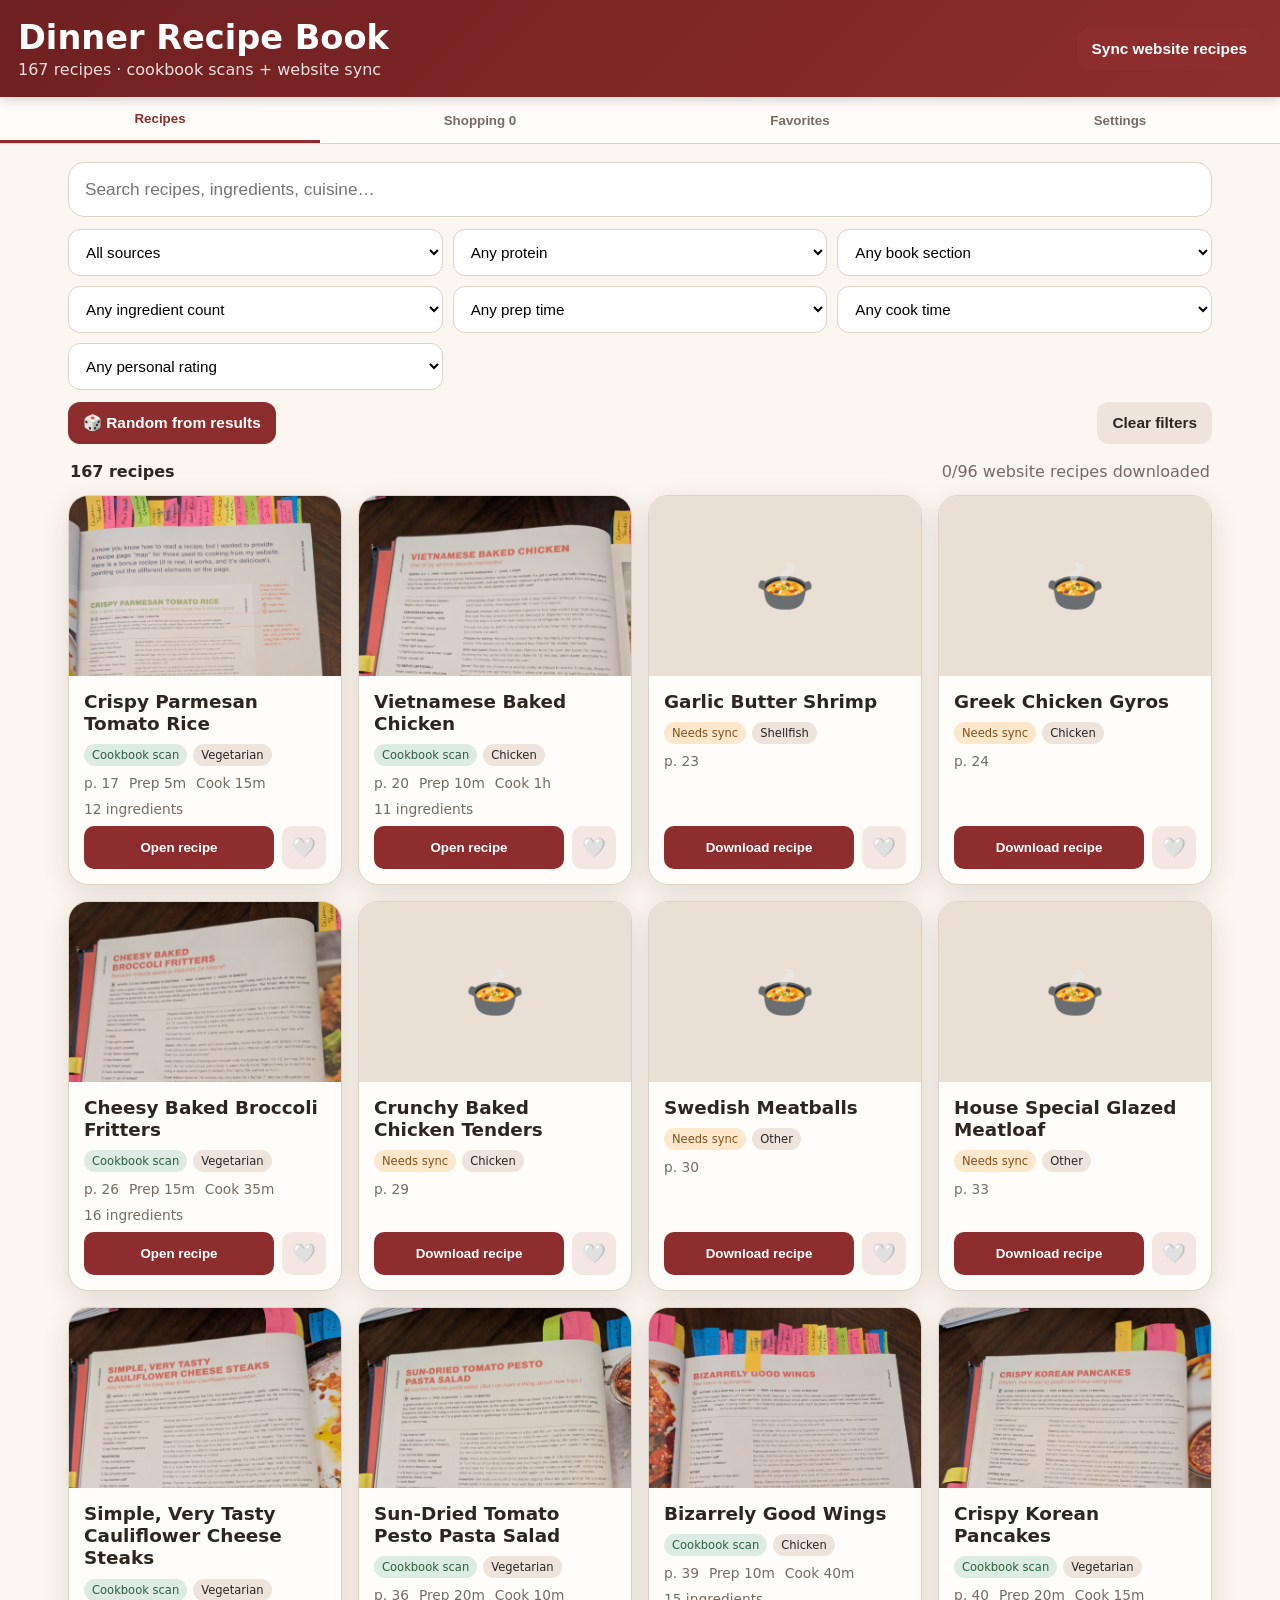
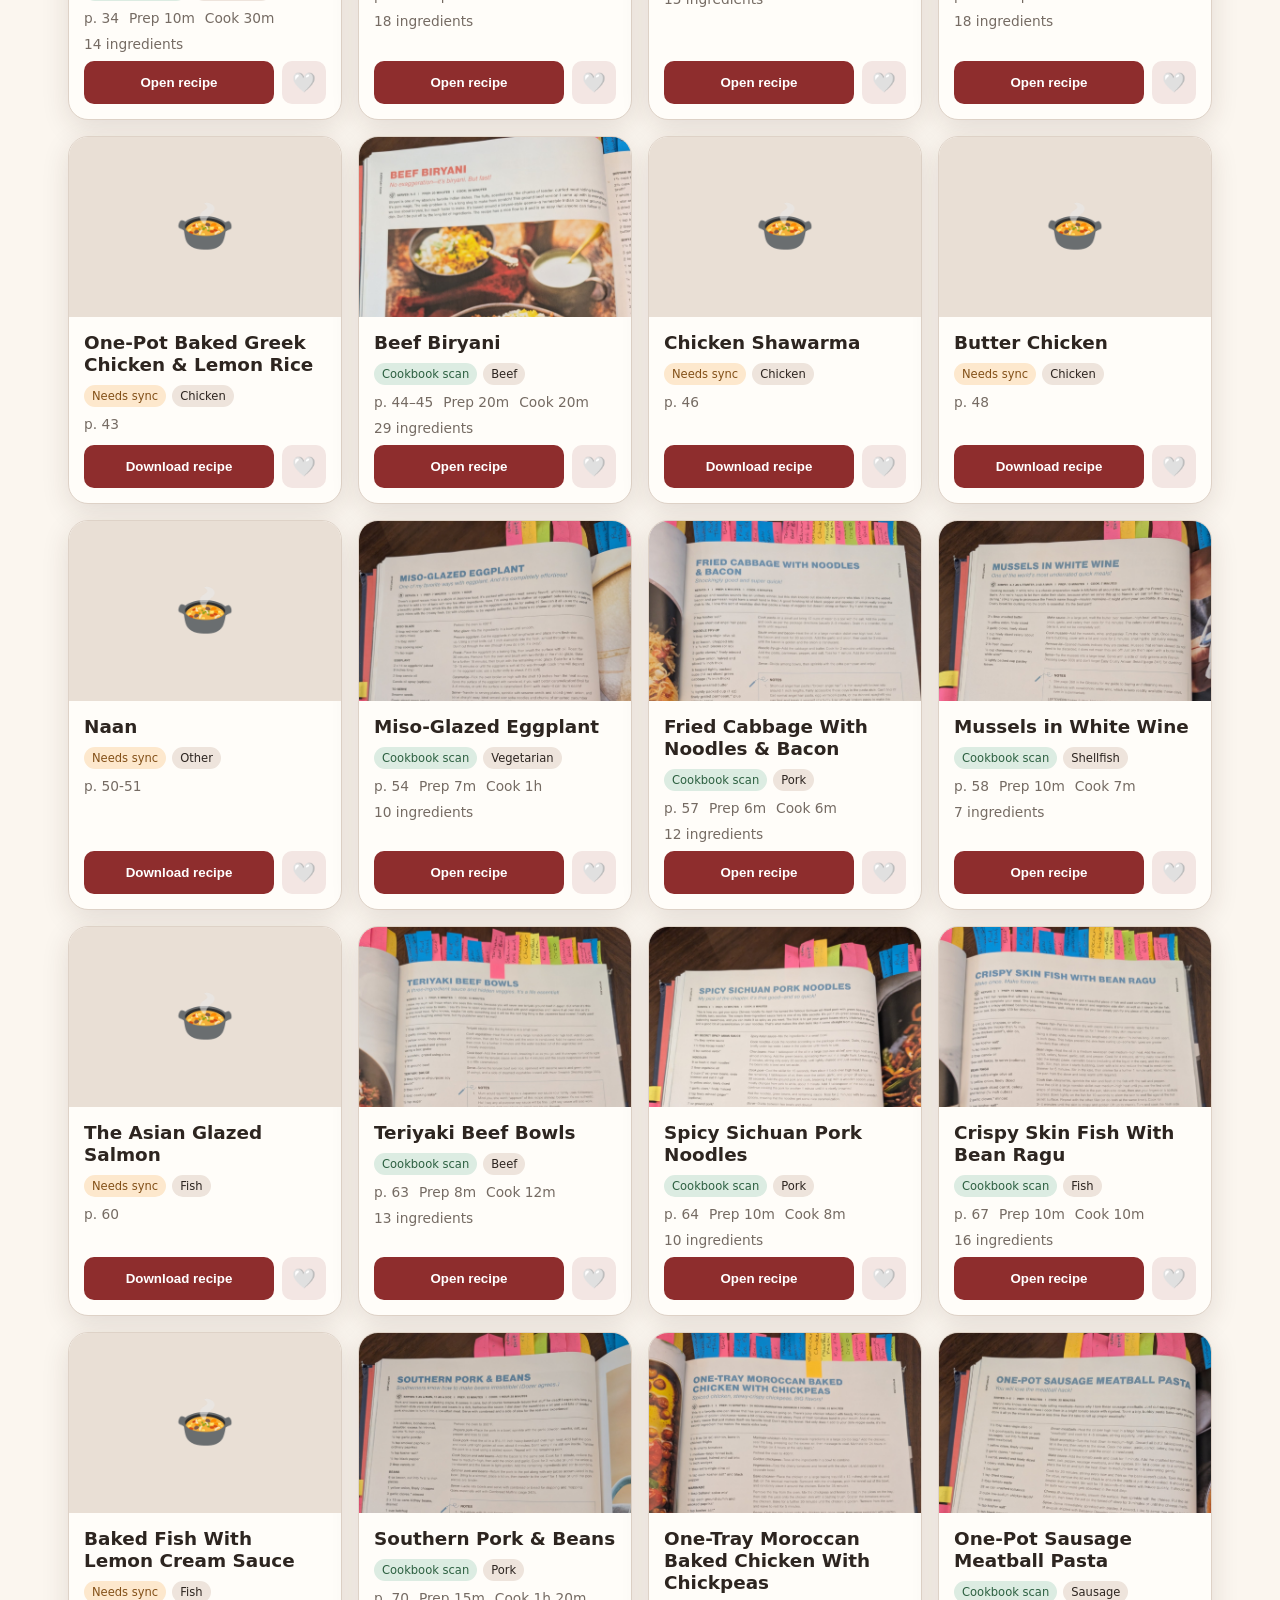
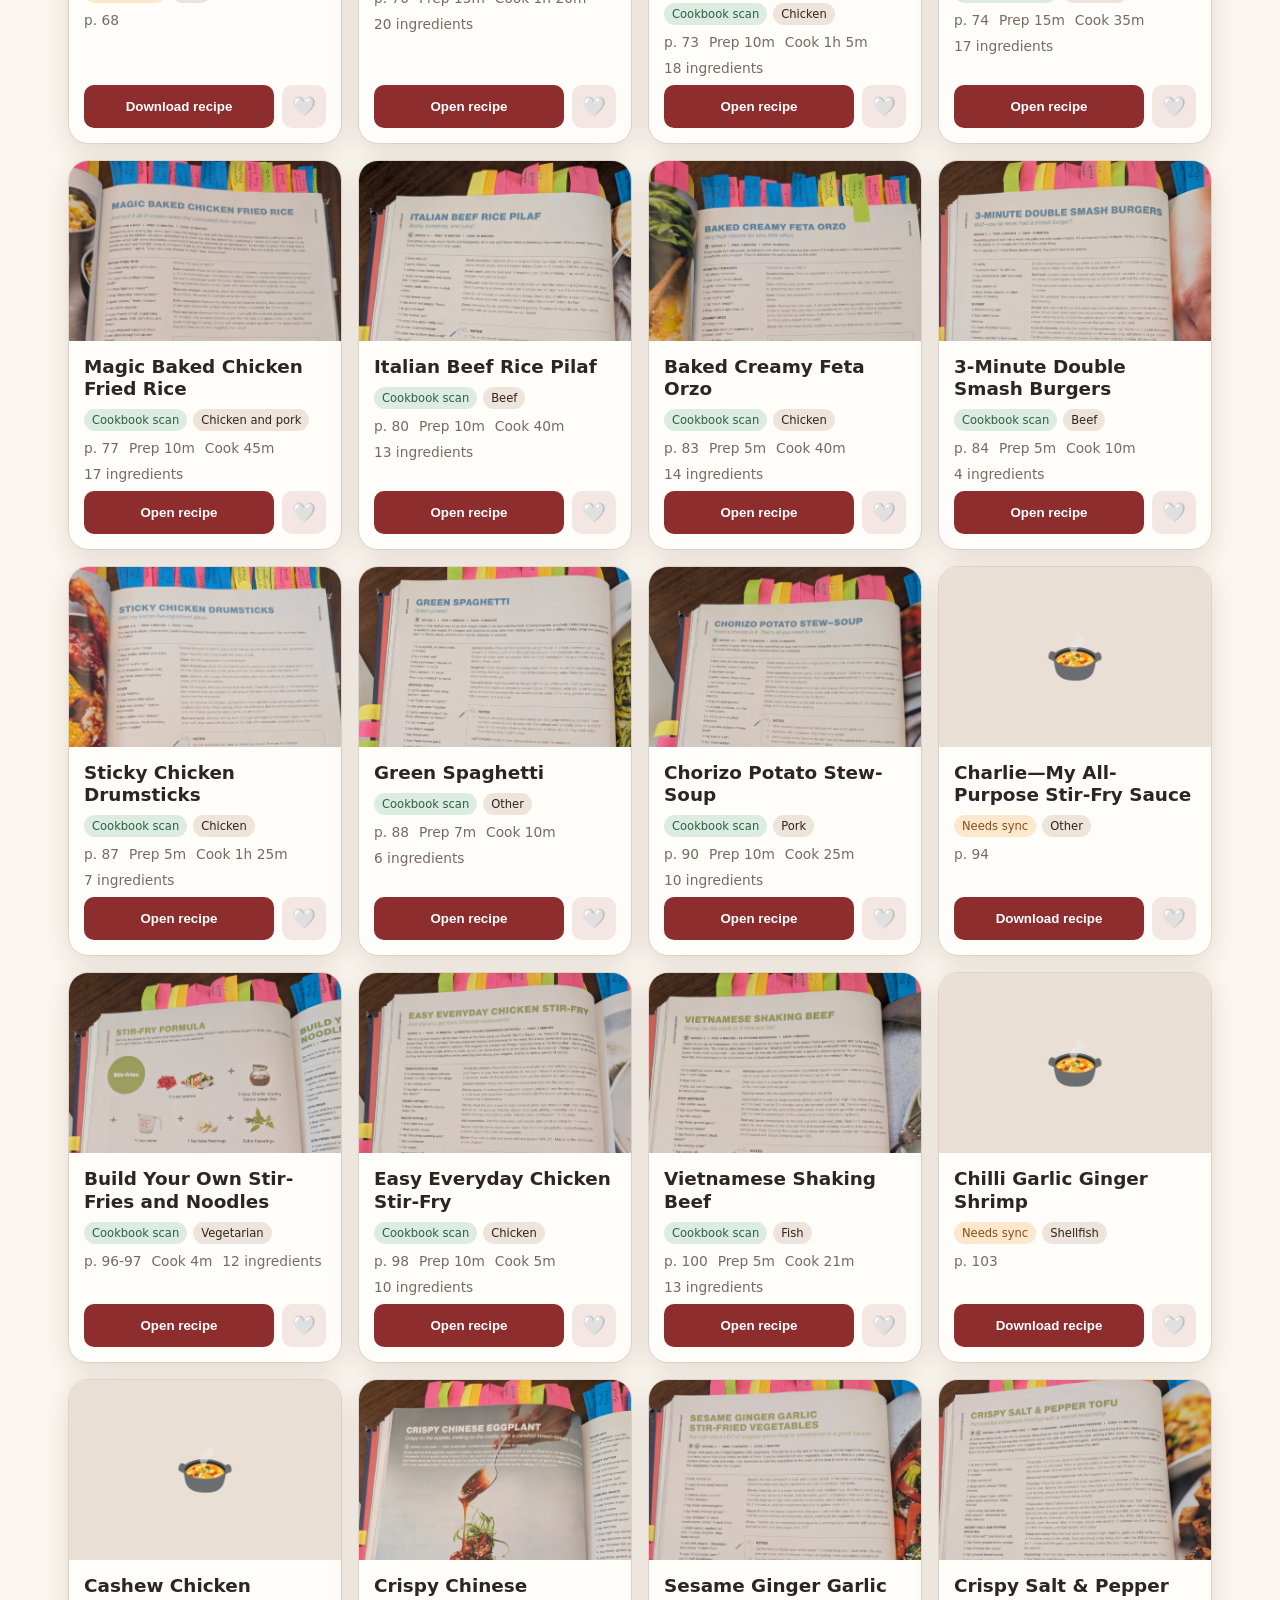
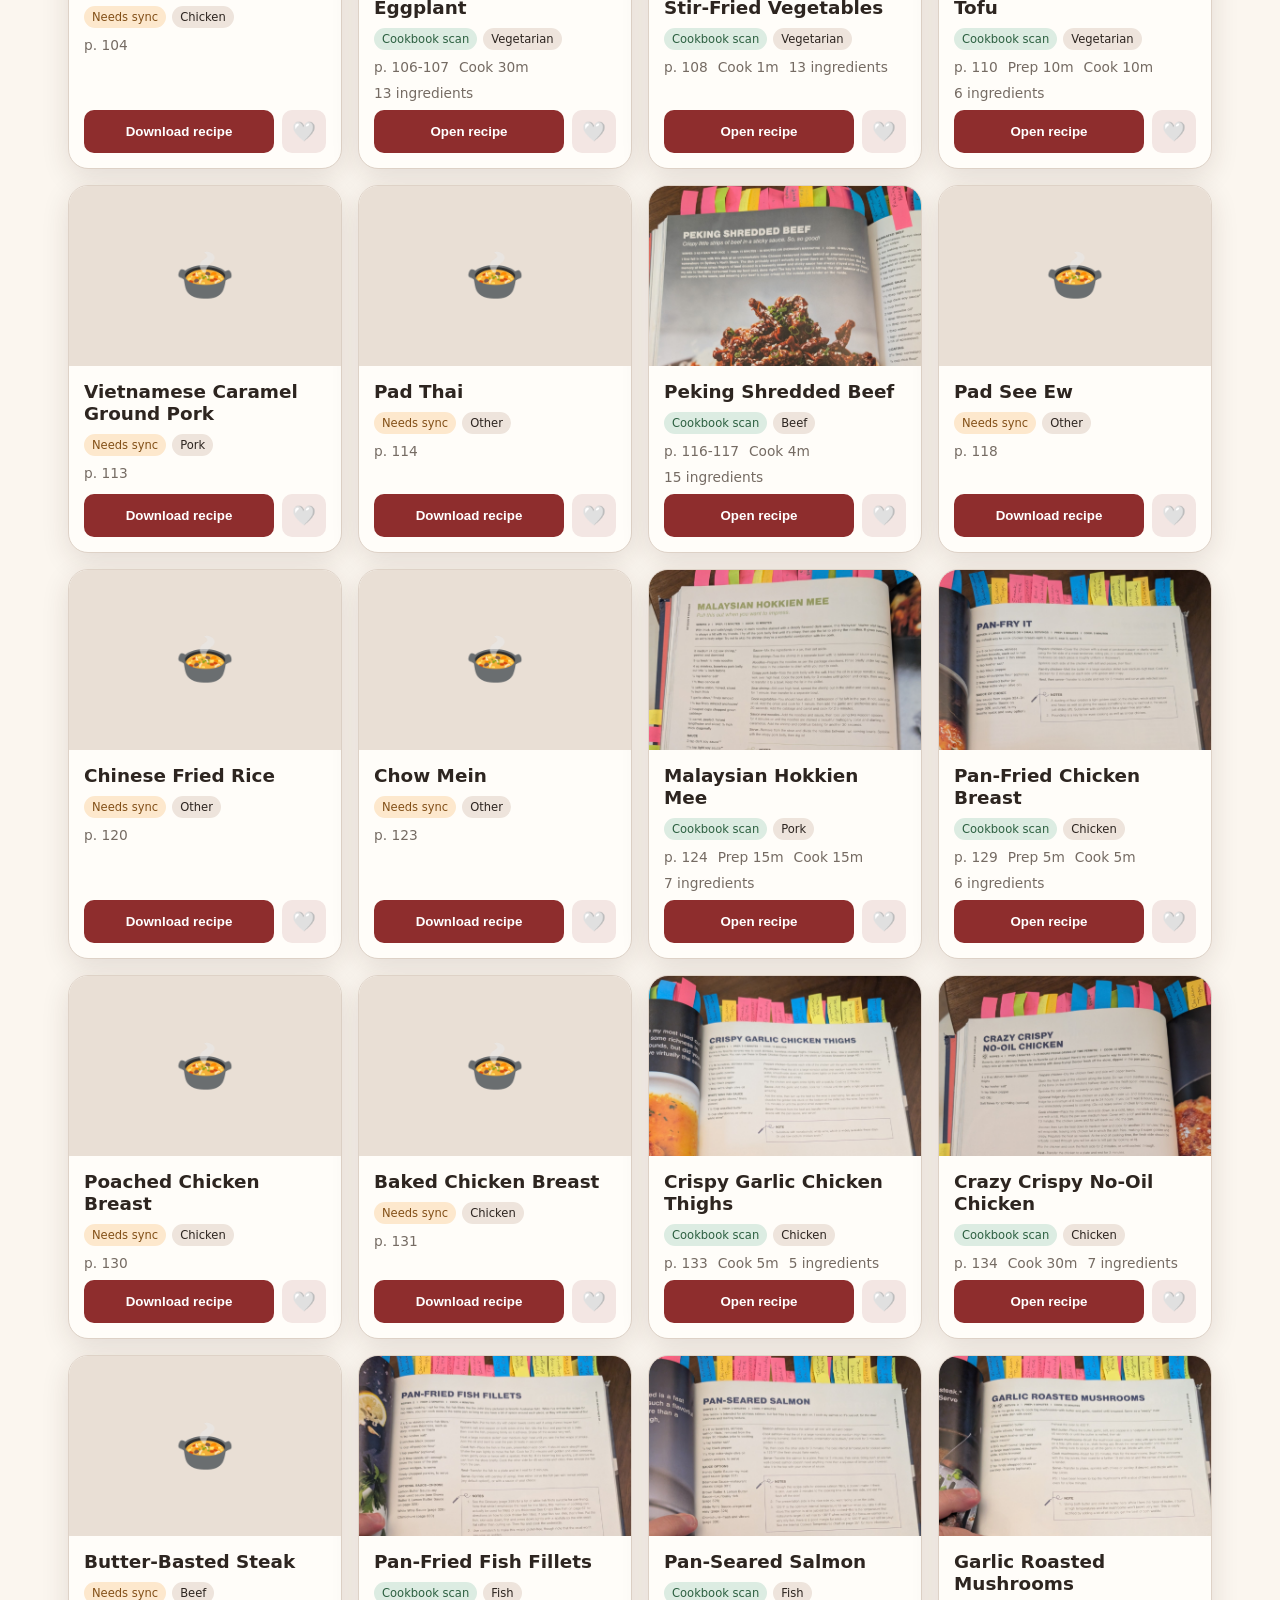
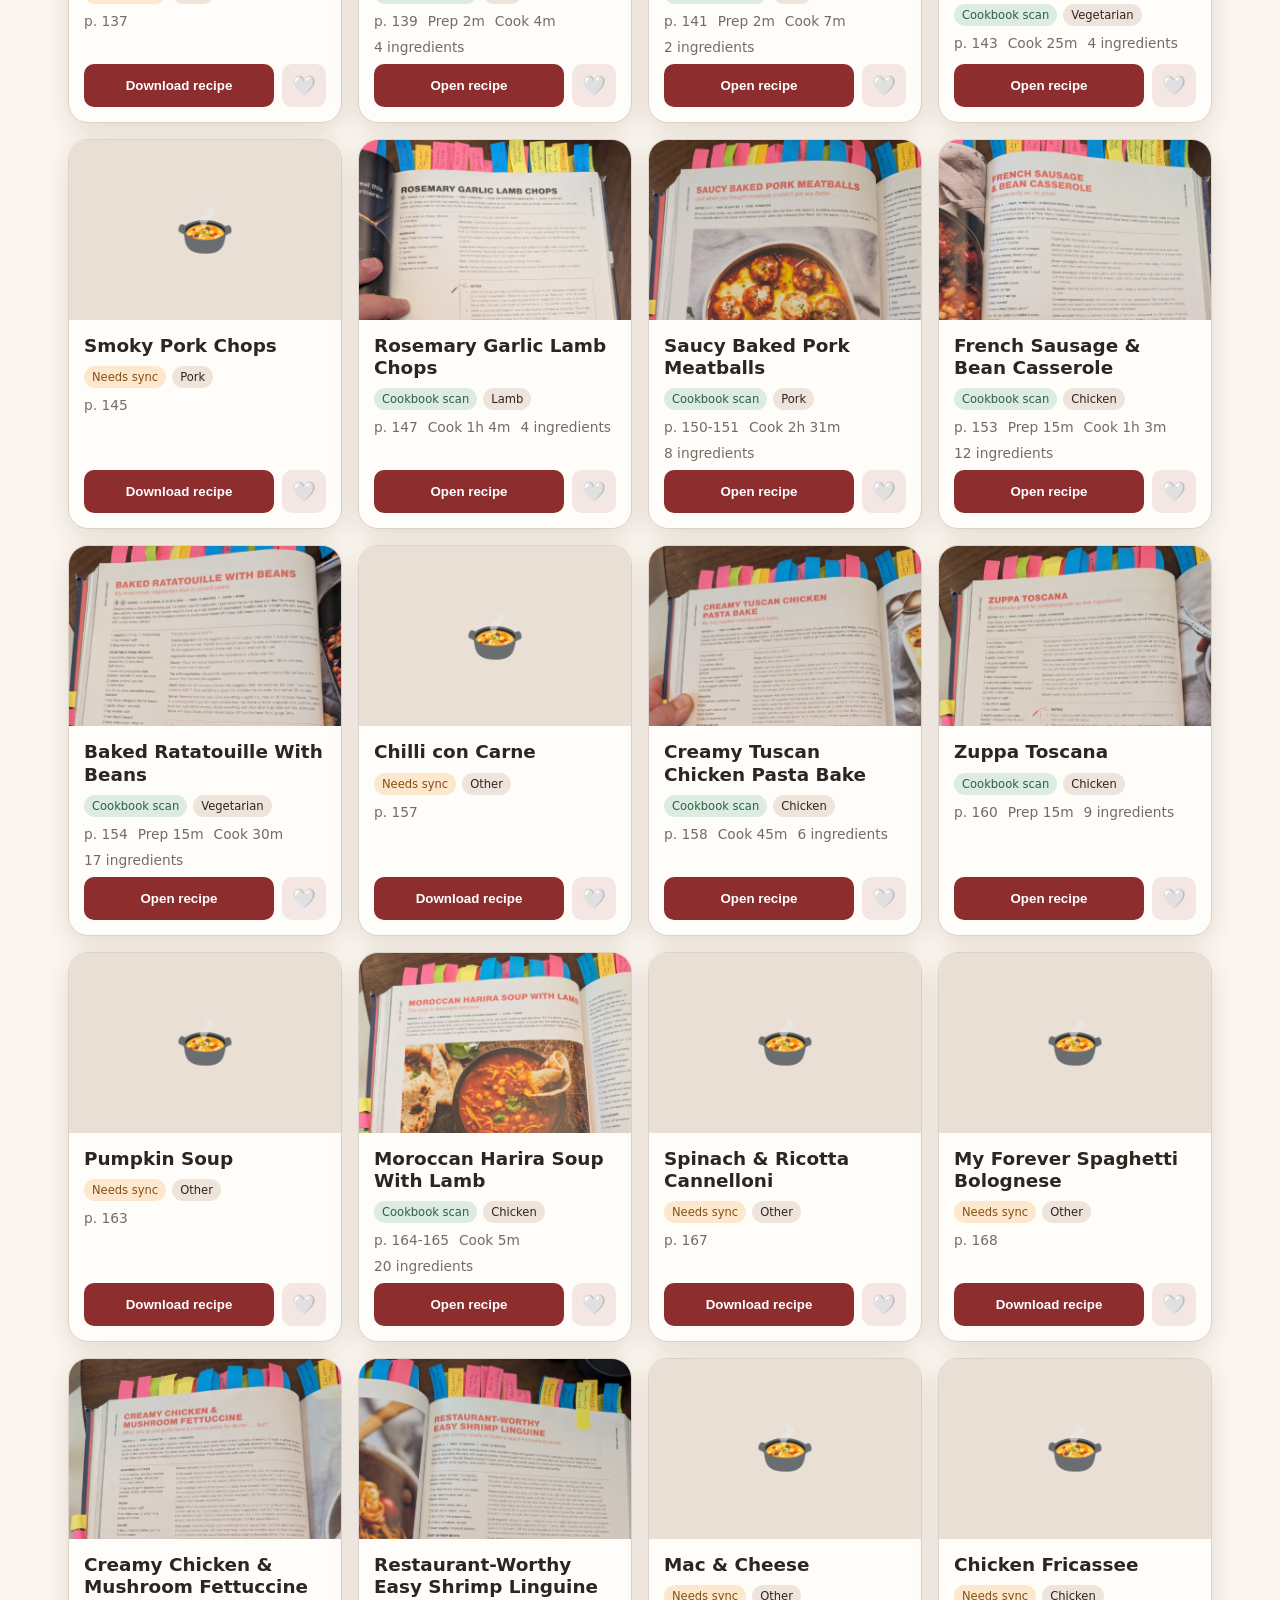
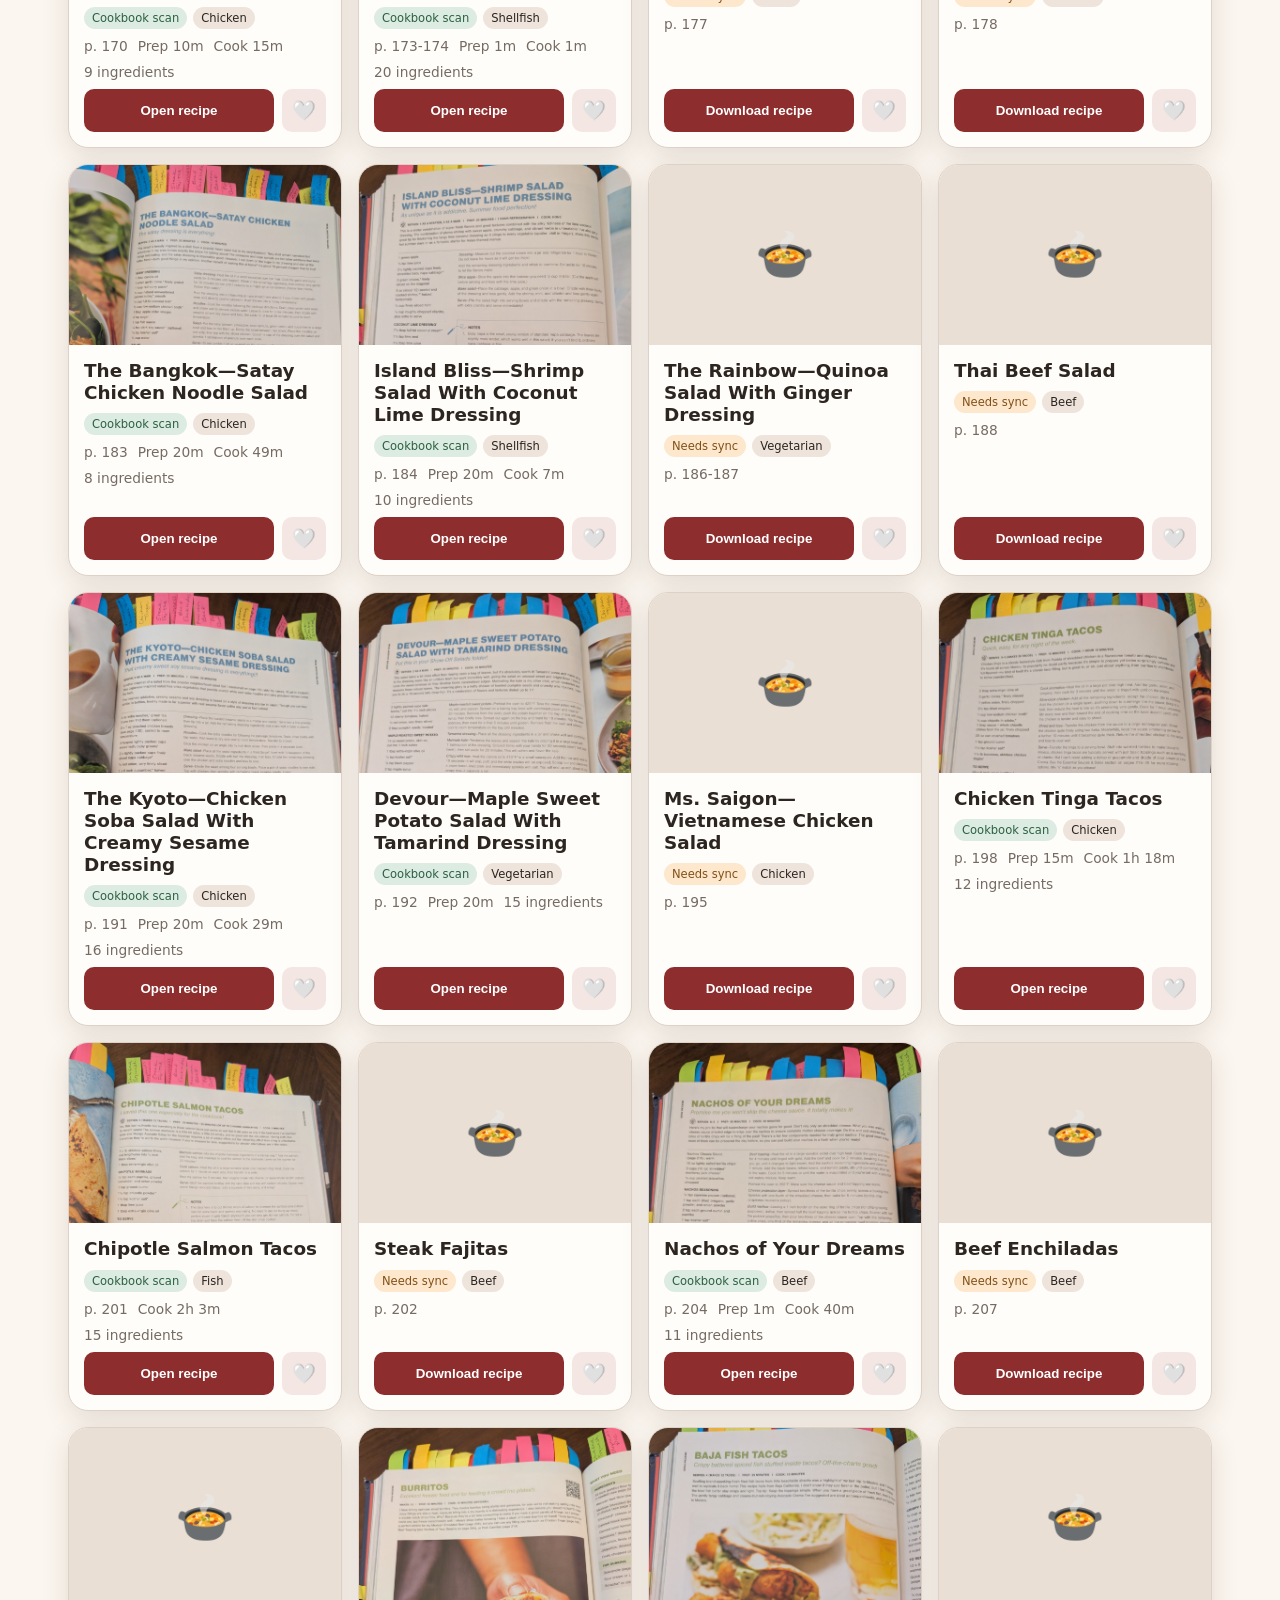
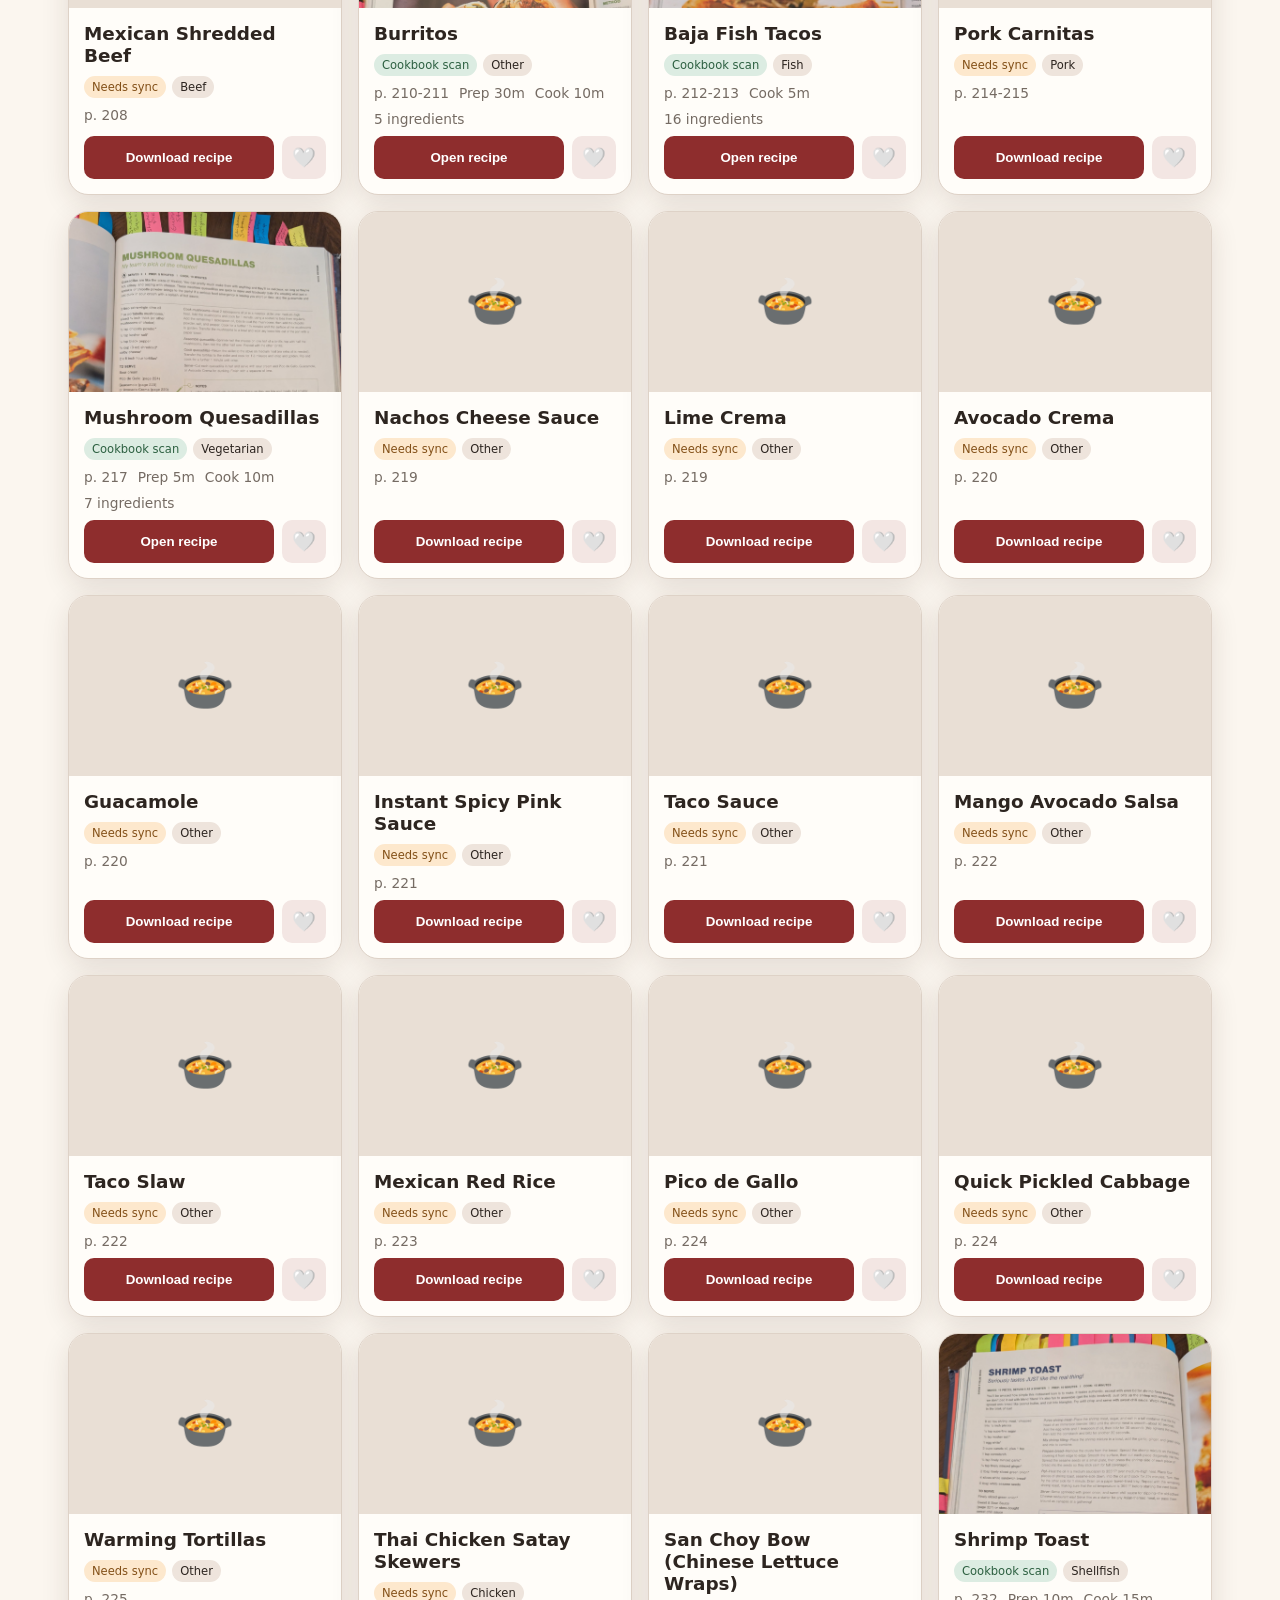
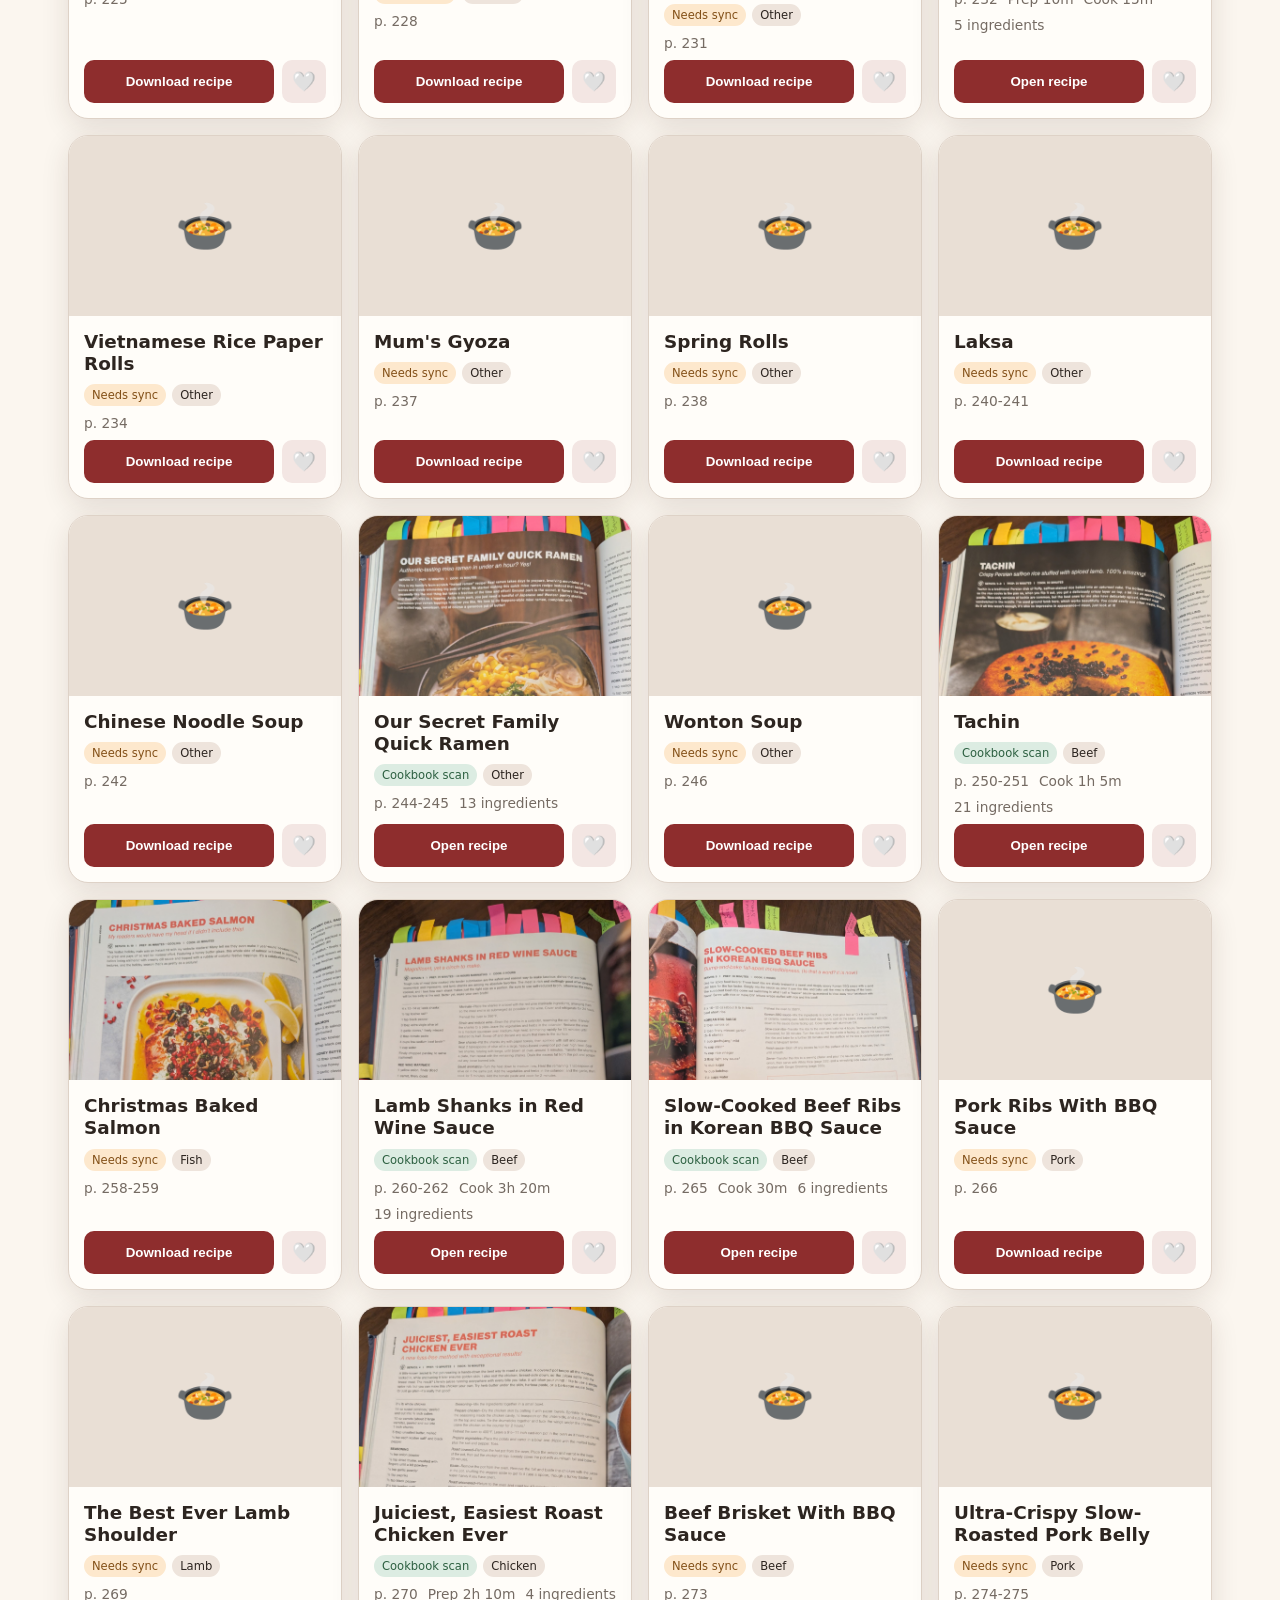
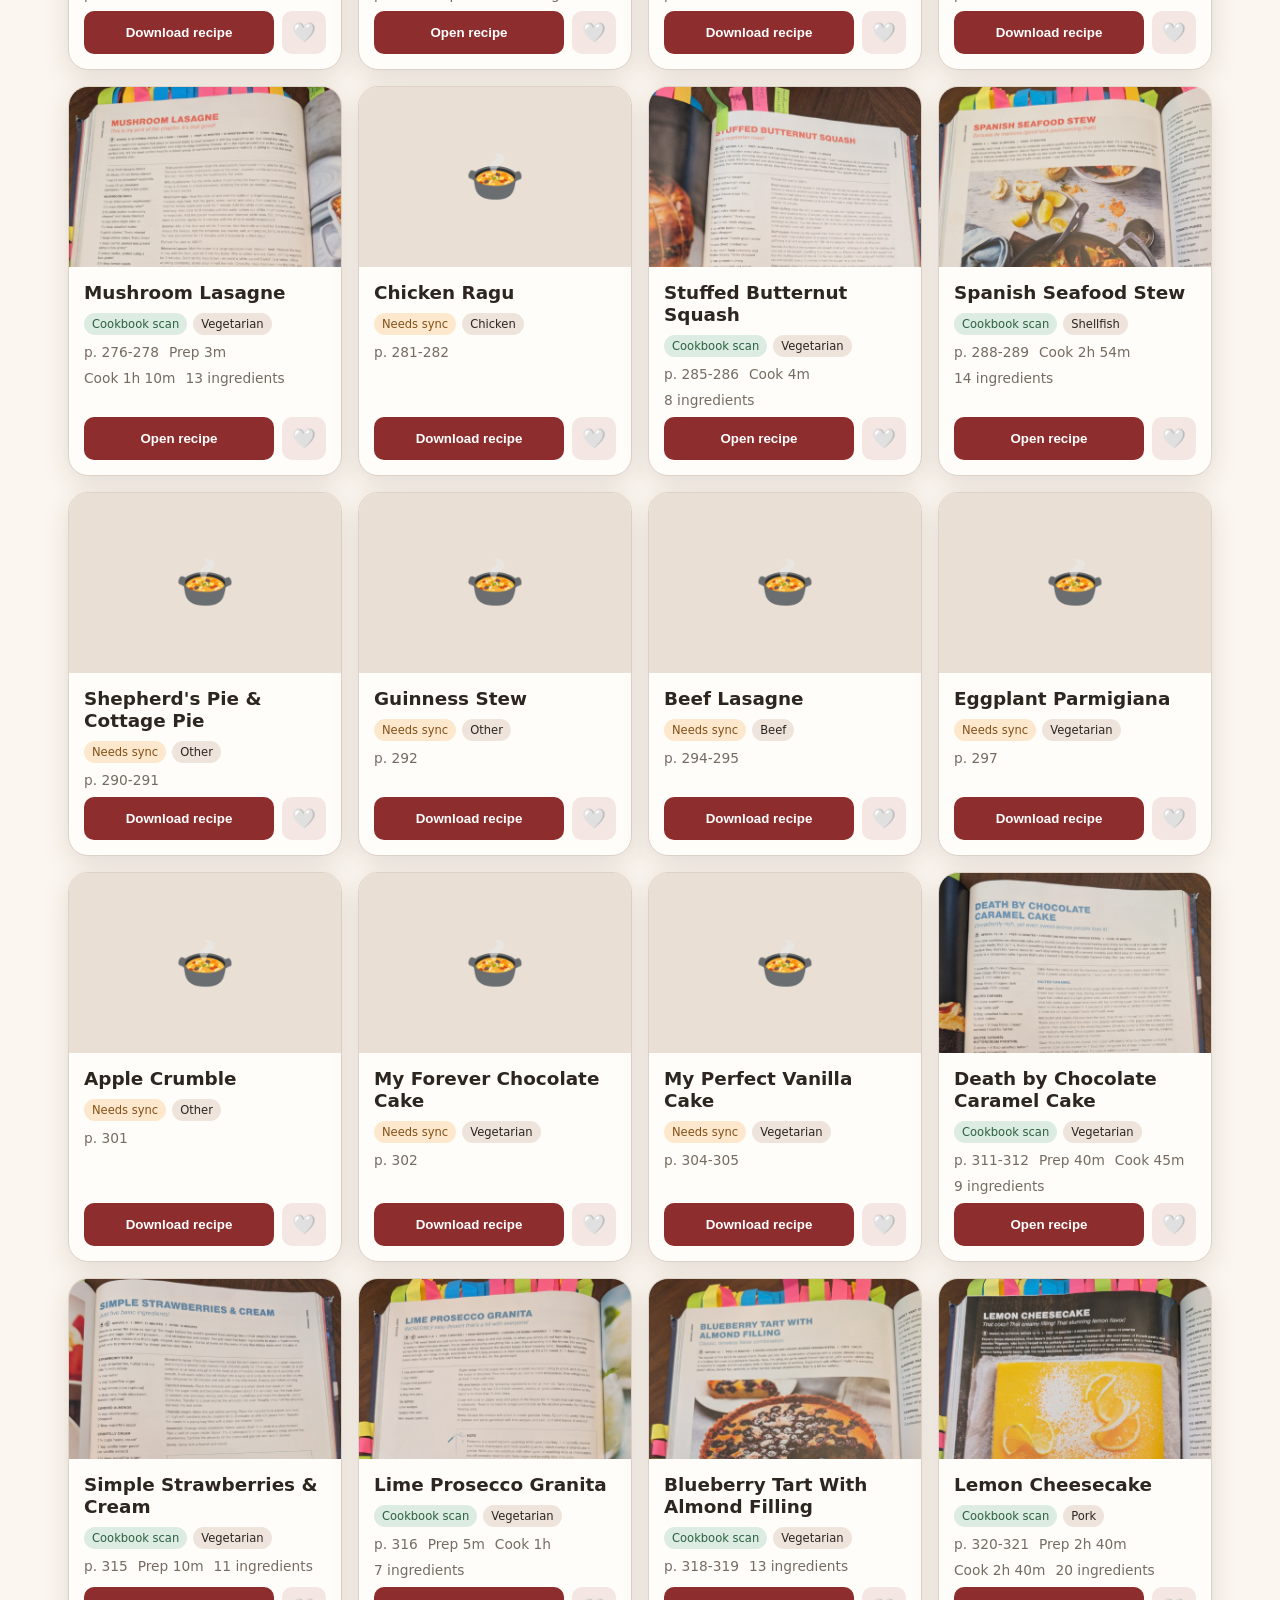
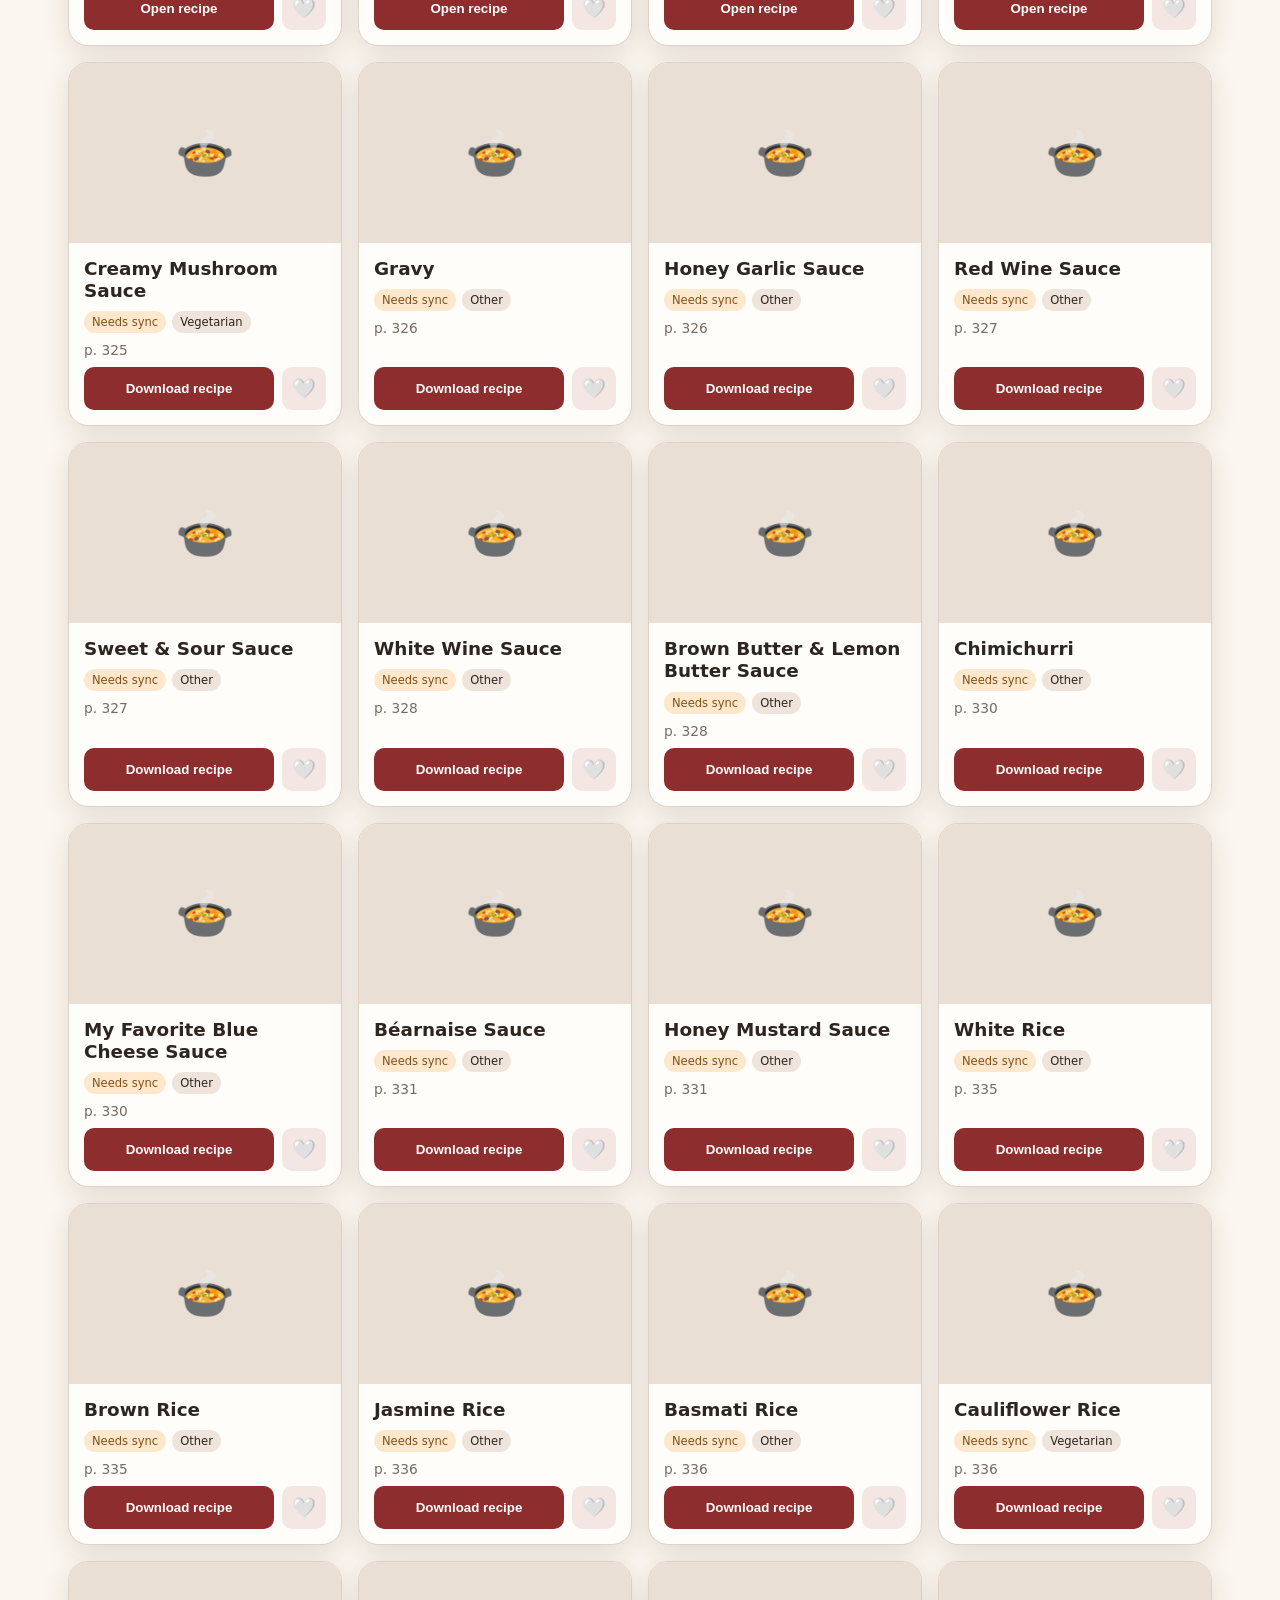
==== commit f8bf0a2a: "Add files via upload" ====
--- a/index.html
+++ b/index.html
@@ -16,7 +16,7 @@
   <div><h1>Dinner Recipe Book</h1><p>167 recipes · cookbook scans + website sync</p></div>
   <button id="syncBtn" class="primary">Sync website recipes</button>
 </header>
-<div id="syncPanel" class="sync-panel hidden">
+<div id="syncPanel" class="sync-panel hidden" hidden>
   <div class="sync-row"><strong id="syncLabel">Preparing sync…</strong><button id="cancelSync" class="quiet">Cancel</button></div>
   <progress id="syncProgress" max="100" value="0"></progress>
   <div id="syncDetail" class="muted"></div>
@@ -54,7 +54,7 @@
 </section>
 <section id="favoritesView" class="view"><div class="section-head"><h2>Favorites</h2></div><div id="favoriteGrid" class="recipe-grid"></div></section>
 <section id="settingsView" class="view">
-  <div class="settings-card"><h2>Offline library</h2><p id="libraryStats"></p><button id="syncMissing" class="primary">Download missing website recipes</button><button id="clearSynced" class="danger">Remove downloaded website recipes</button></div>
+  <div class="settings-card"><h2>Offline library</h2><p id="libraryStats"></p><p class="muted">Website downloads are intentionally paced to avoid rate limits and may take several minutes. Keep this page open while syncing.</p><button id="syncMissing" class="primary">Download / retry missing website recipes</button><button id="clearSynced" class="danger">Remove downloaded website recipes</button></div>
   <div class="settings-card"><h2>Backup</h2><p>Export favorites, ratings, notes, shopping selections and downloaded website recipe data.</p><div class="button-group"><button id="exportBackup" class="primary">Export backup</button><label class="file-button">Import backup<input id="importBackup" type="file" accept="application/json"></label></div></div>
   <div class="settings-card"><h2>Install on Android</h2><p>Open this site in Chrome, tap the three-dot menu, then choose <strong>Install app</strong> or <strong>Add to Home screen</strong>. After the website recipe sync completes, the text is stored on the phone for offline use.</p></div>
   <div class="settings-card"><h2>Source and accuracy</h2><p>Cookbook-exclusive recipes are transcribed from your photographs and include the scans for verification. Website recipes are downloaded directly on your device from the publisher's public recipe pages. OCR-draft entries are marked so they can be checked against the scan.</p></div>
@@ -63,5 +63,5 @@
 <div id="modal" class="modal hidden" role="dialog" aria-modal="true"><div class="modal-card"><button id="closeModal" class="close" aria-label="Close">×</button><div id="modalContent"></div></div></div>
 <div id="toast" class="toast hidden"></div>
 <script src="recipes-data.js"></script>
-<script src="app.js"></script>
+<script src="app.js?v=6"></script>
 </body></html>
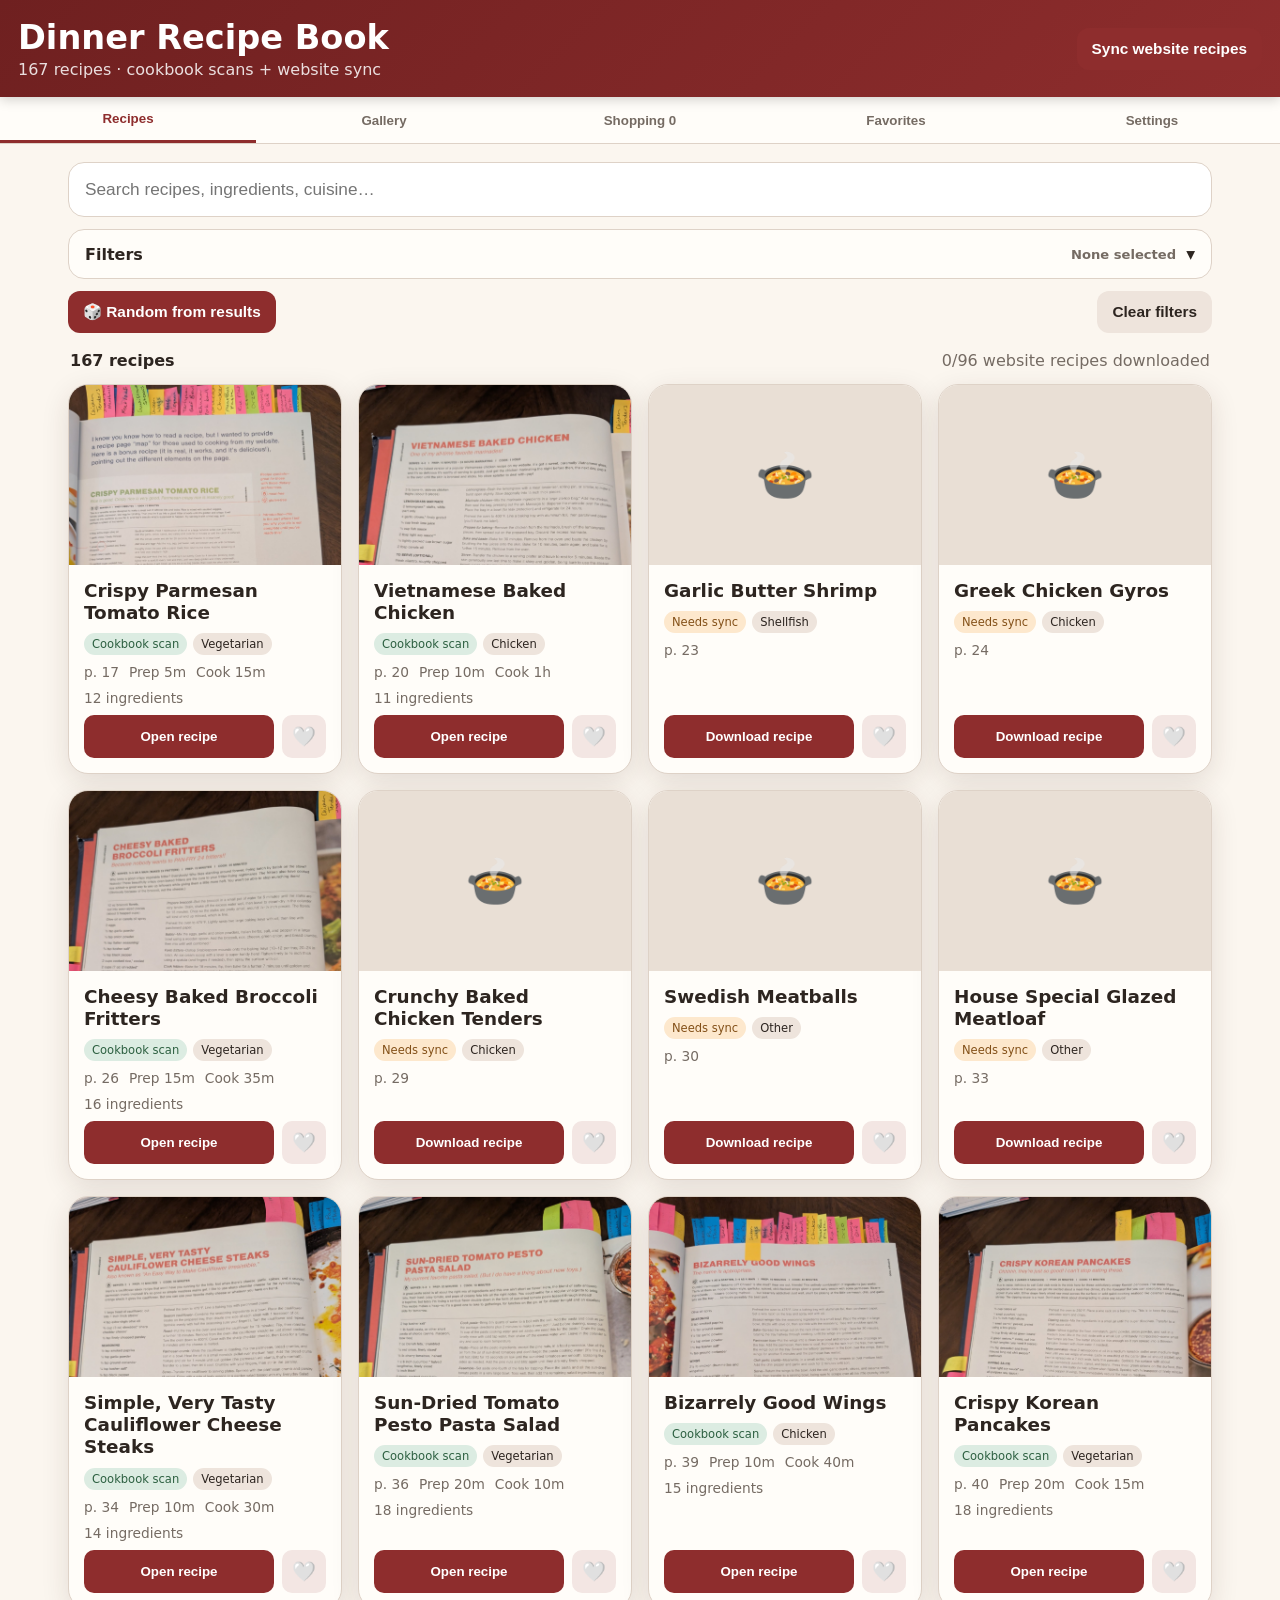
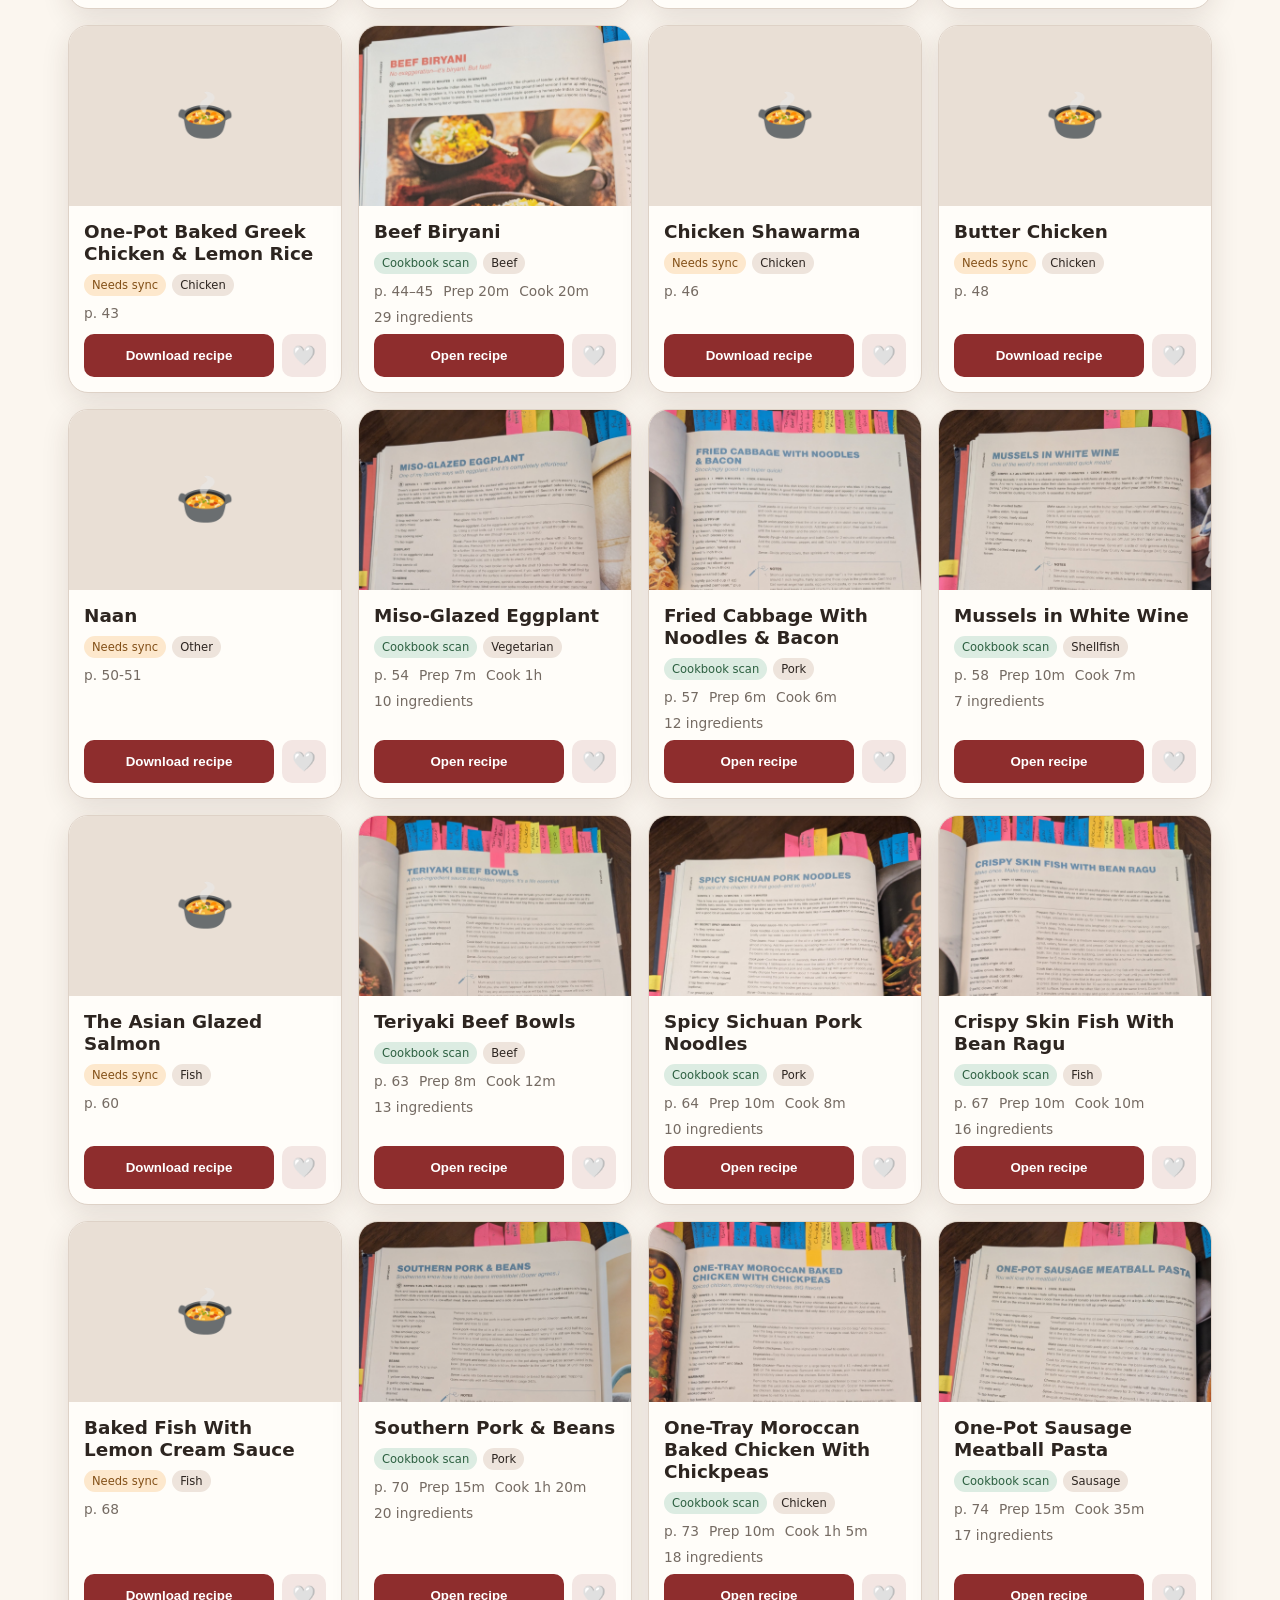
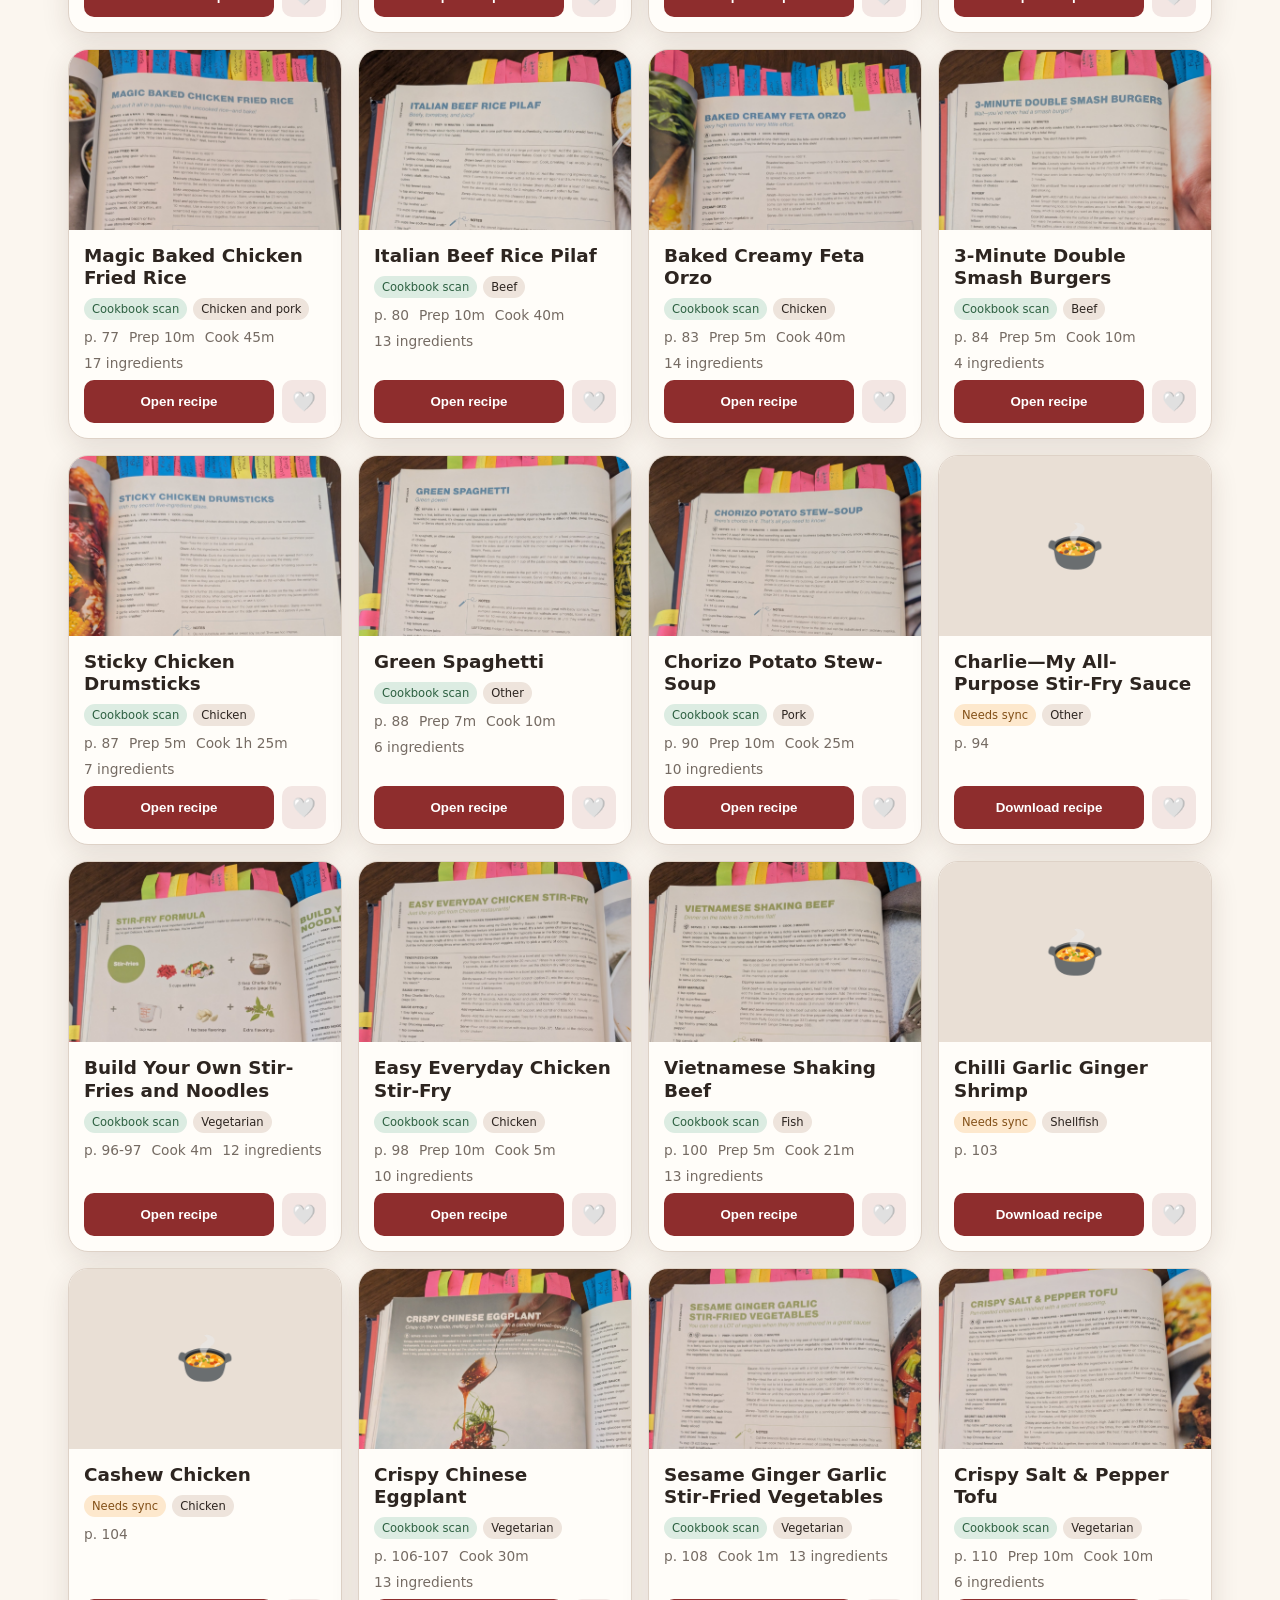
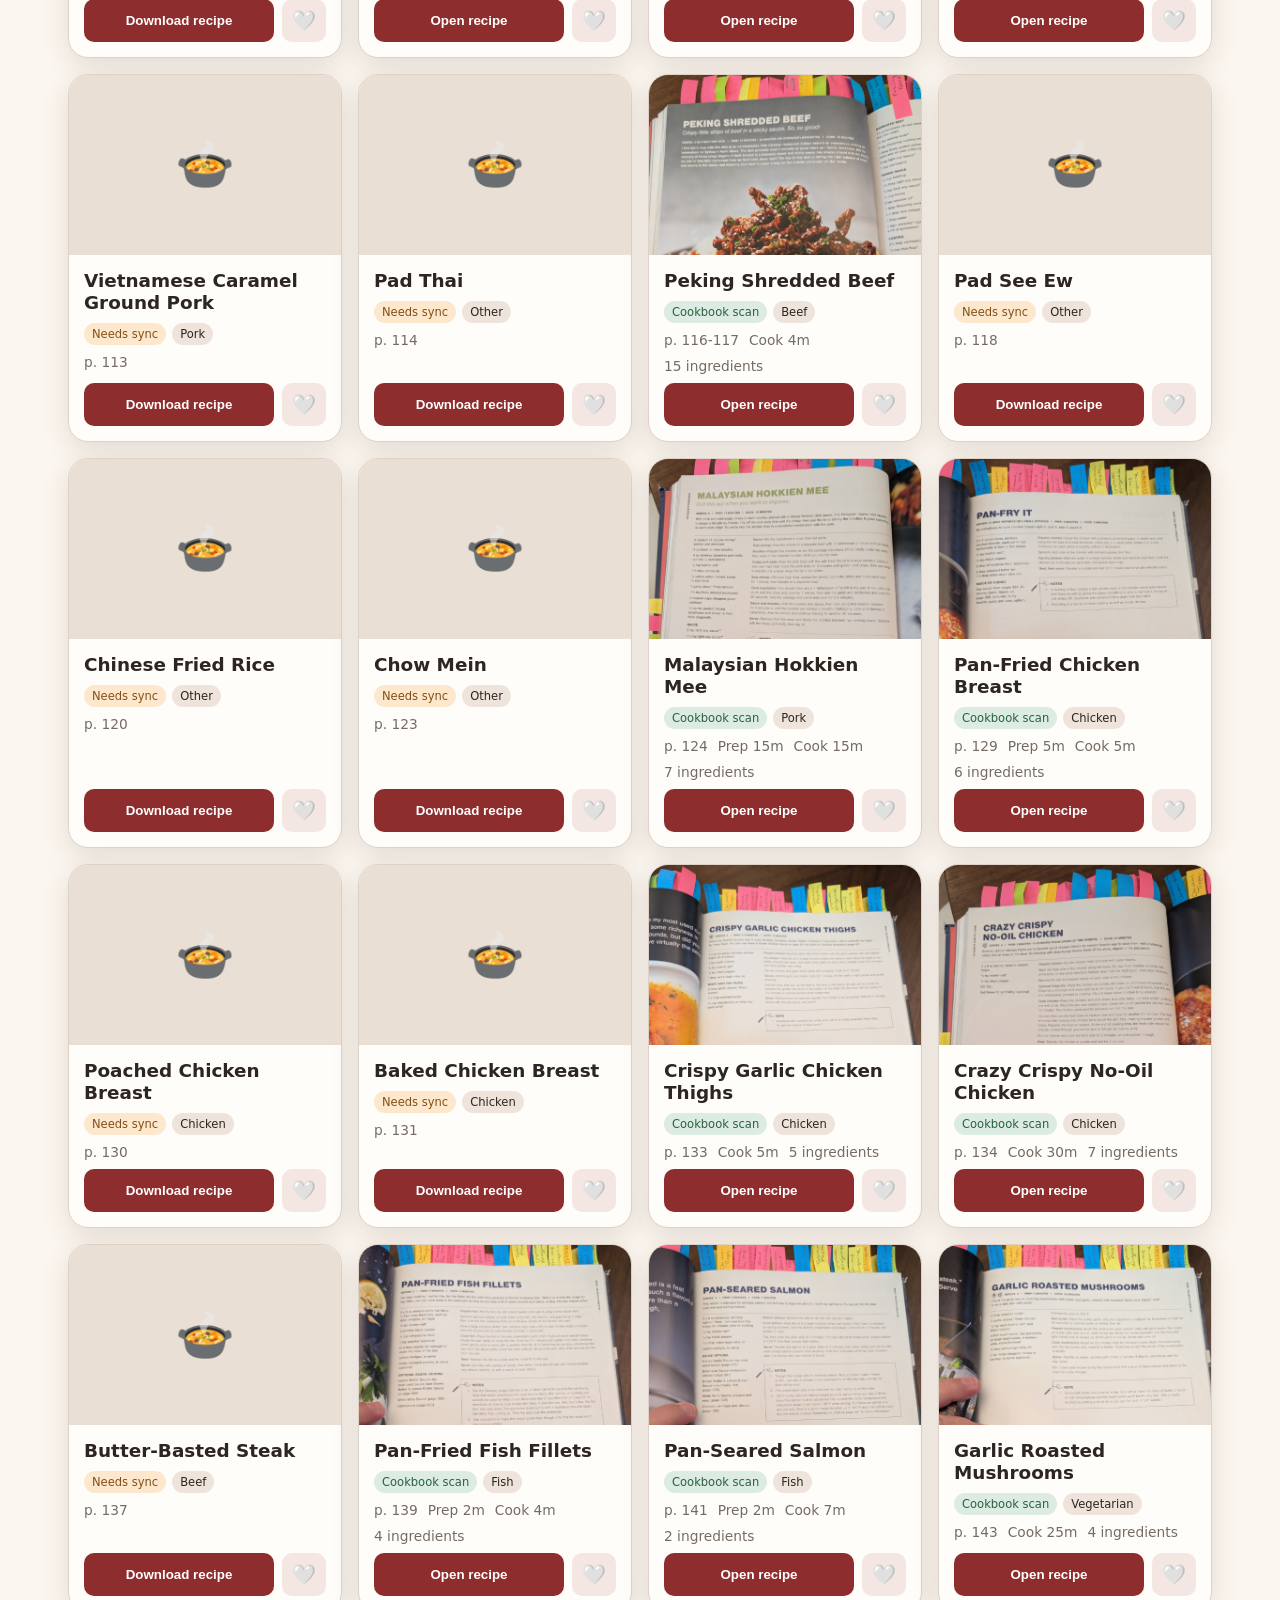
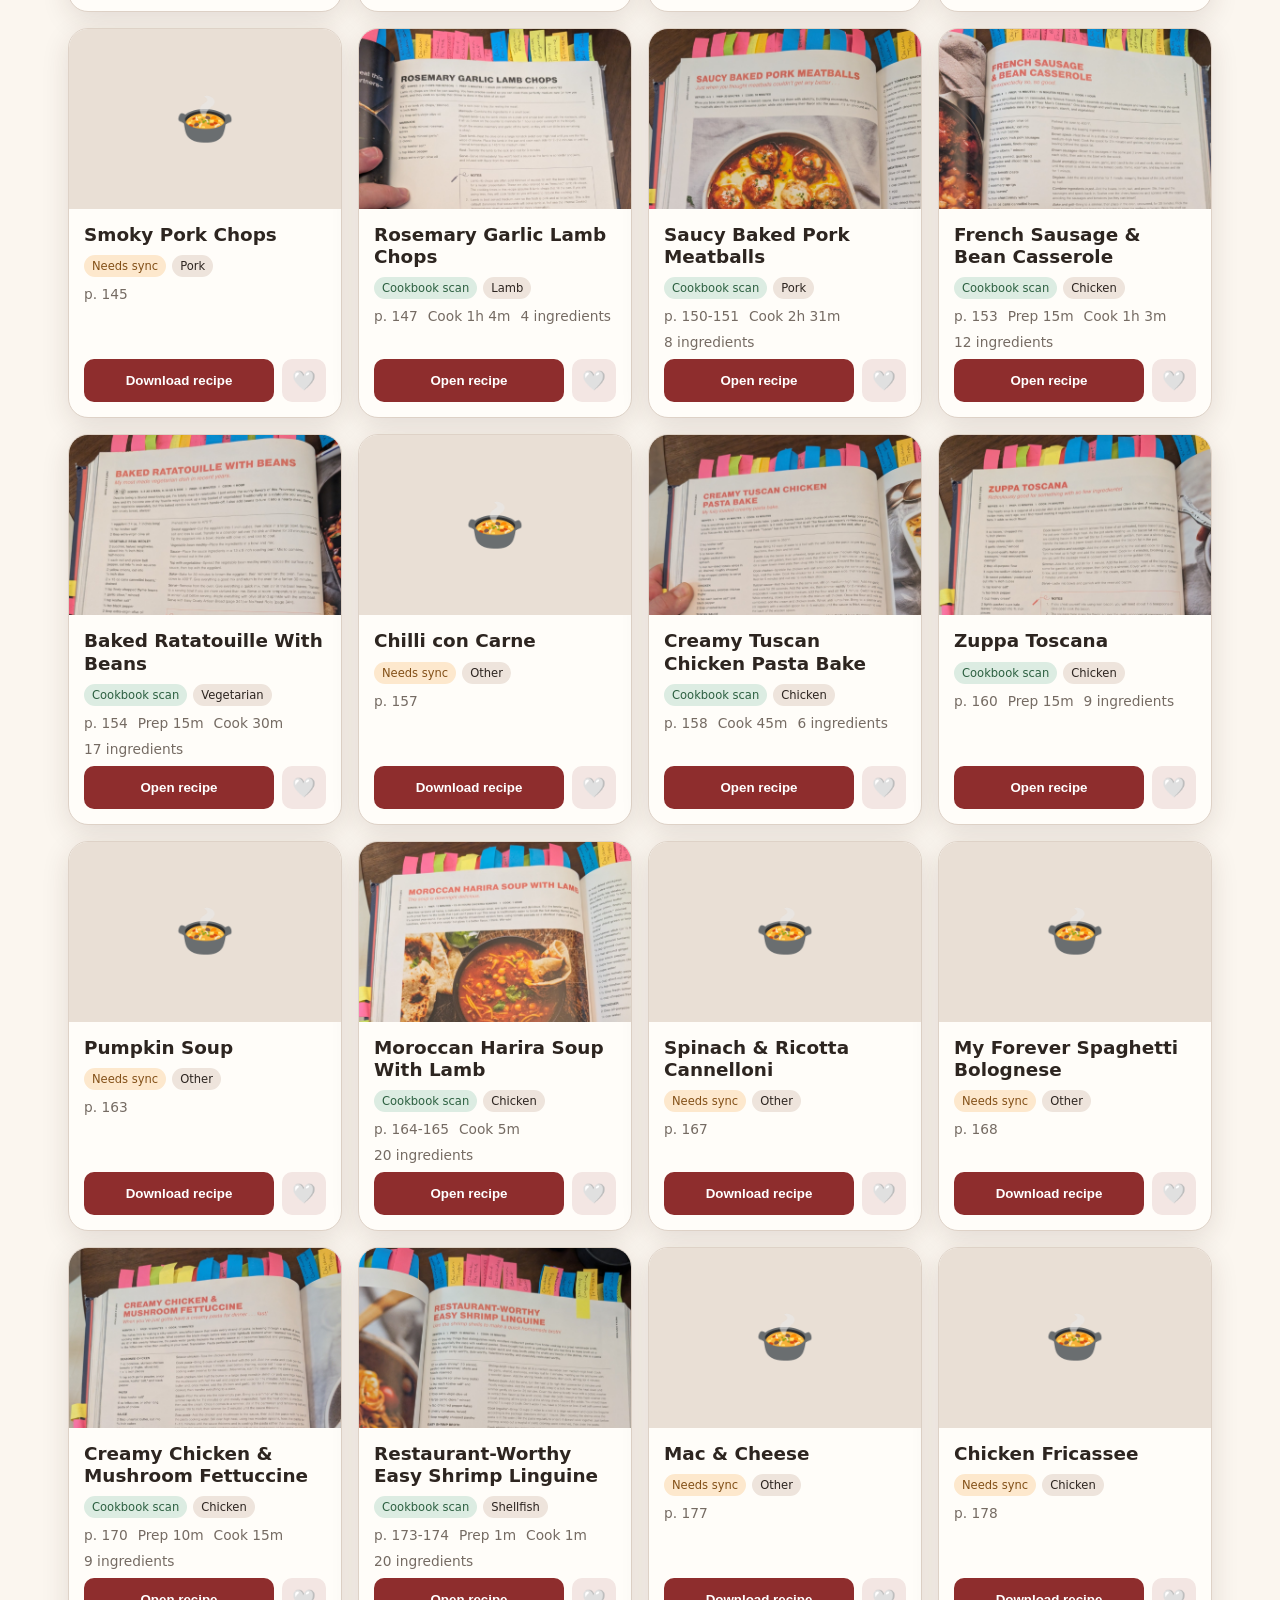
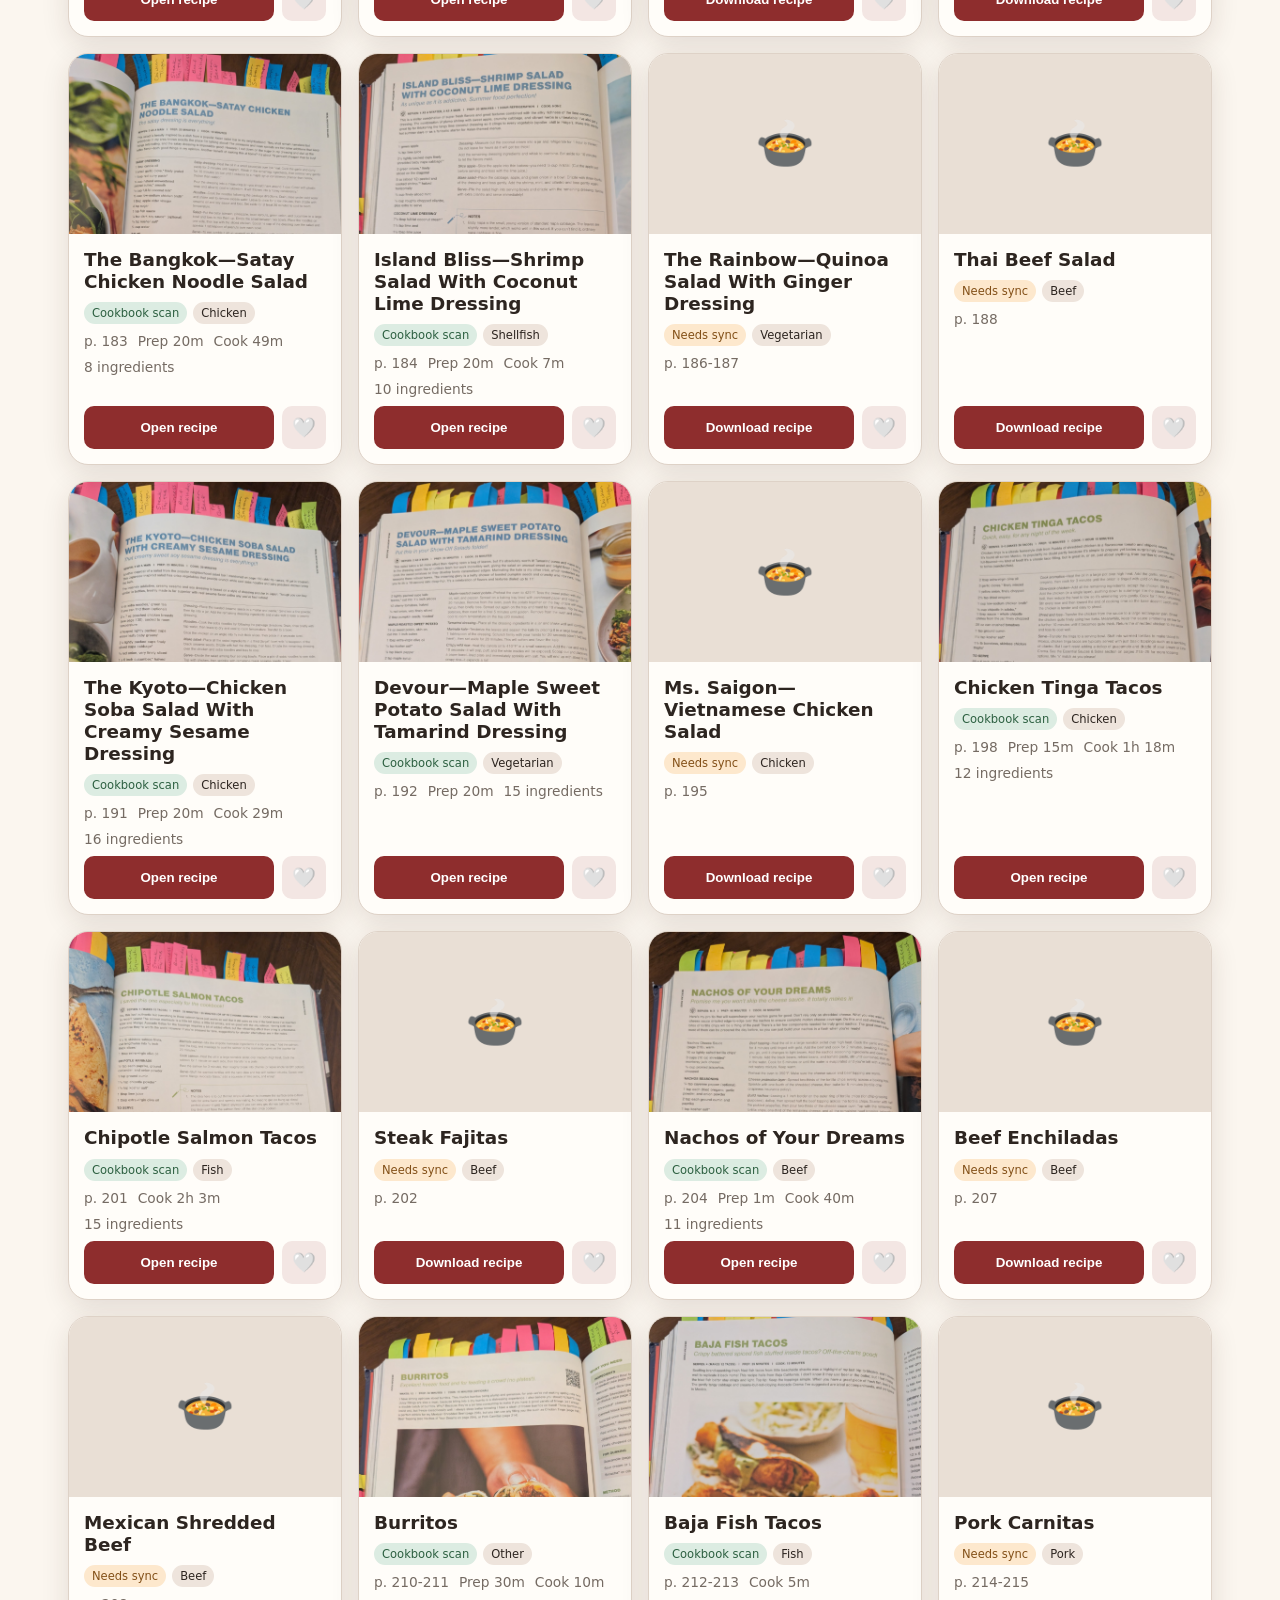
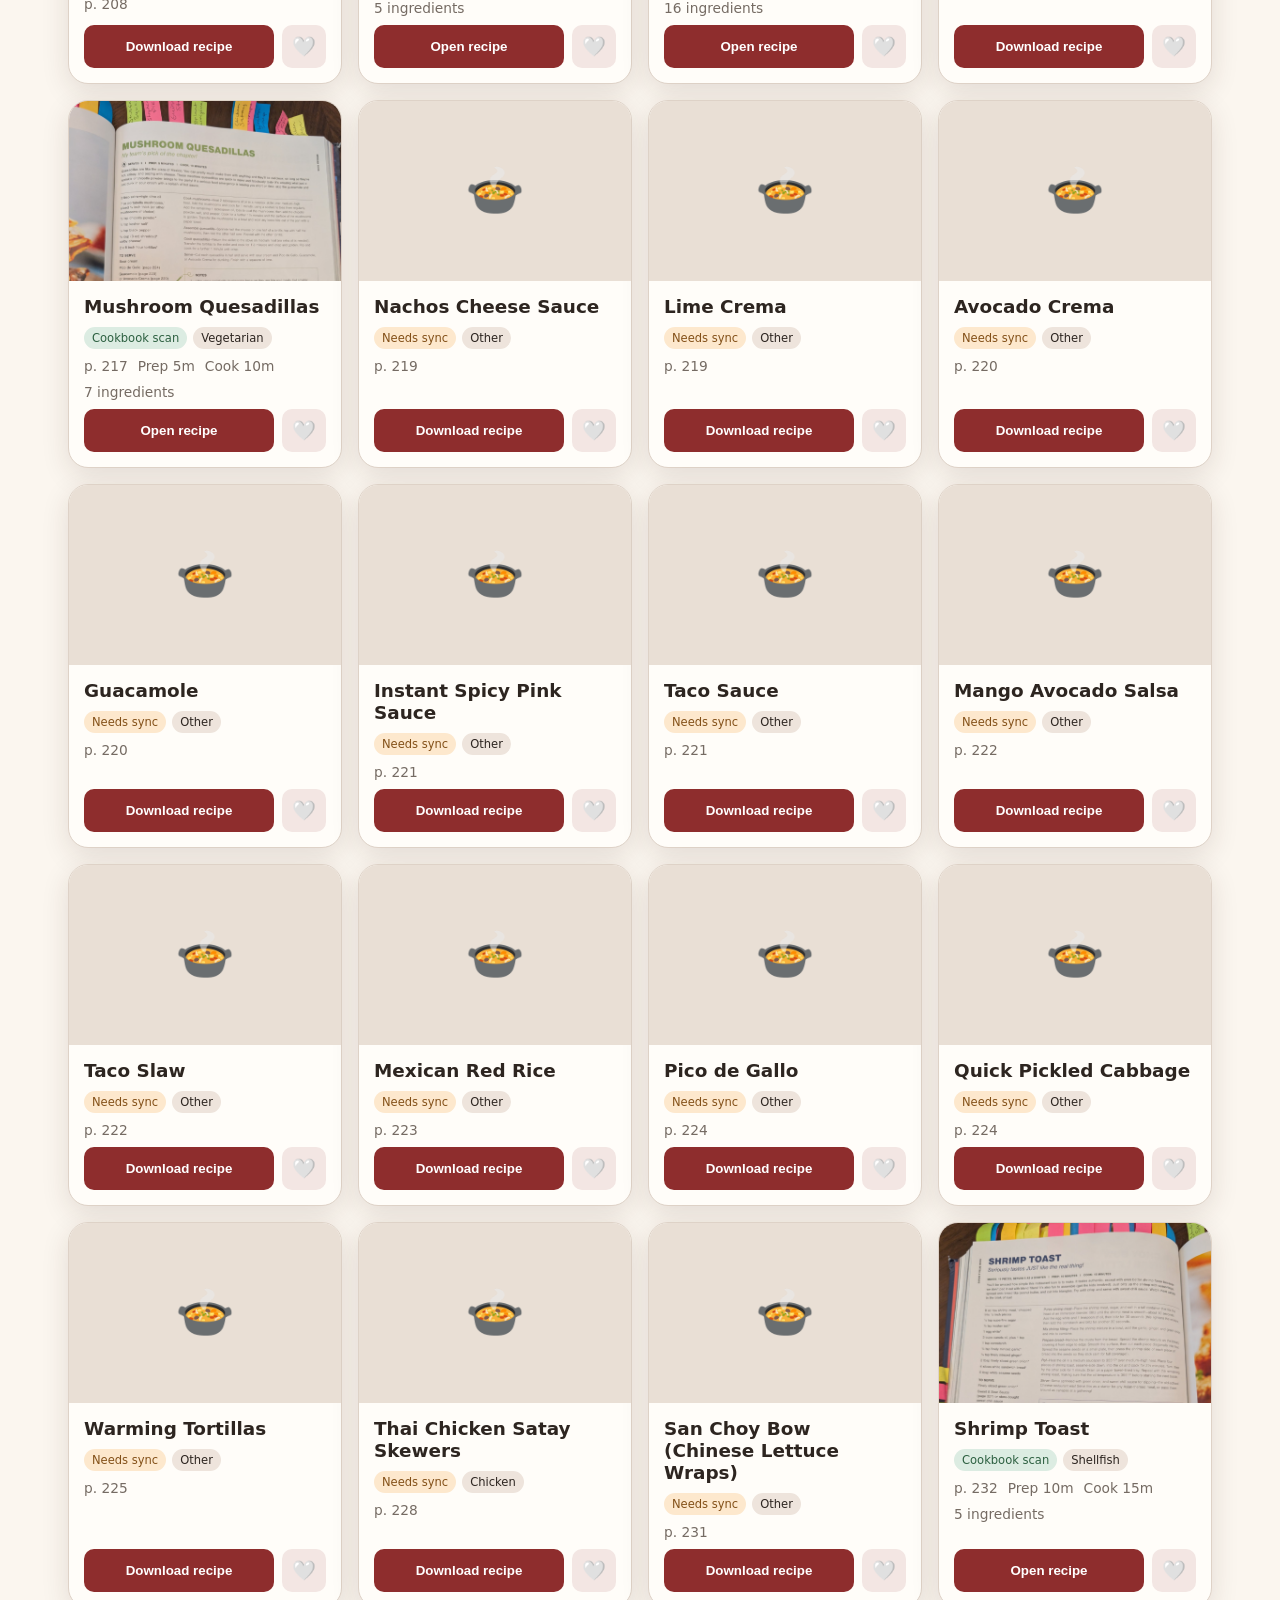
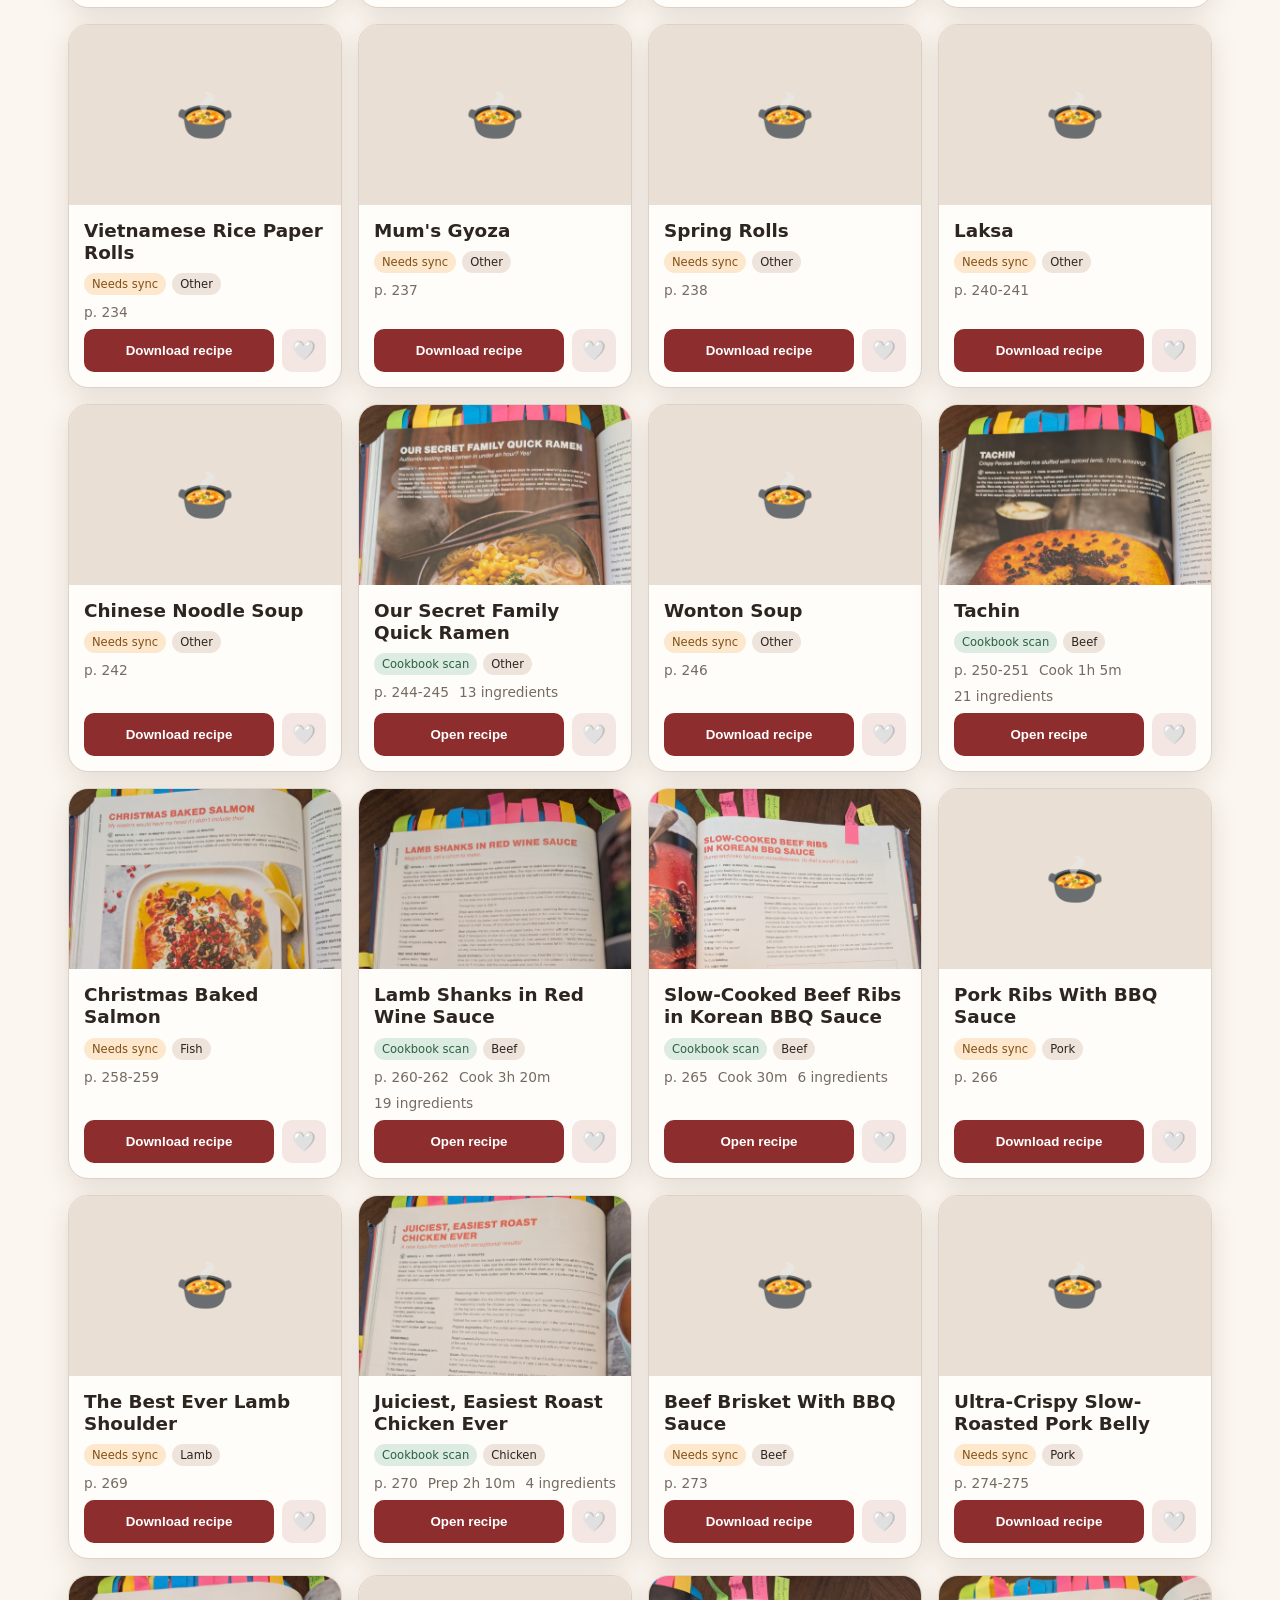
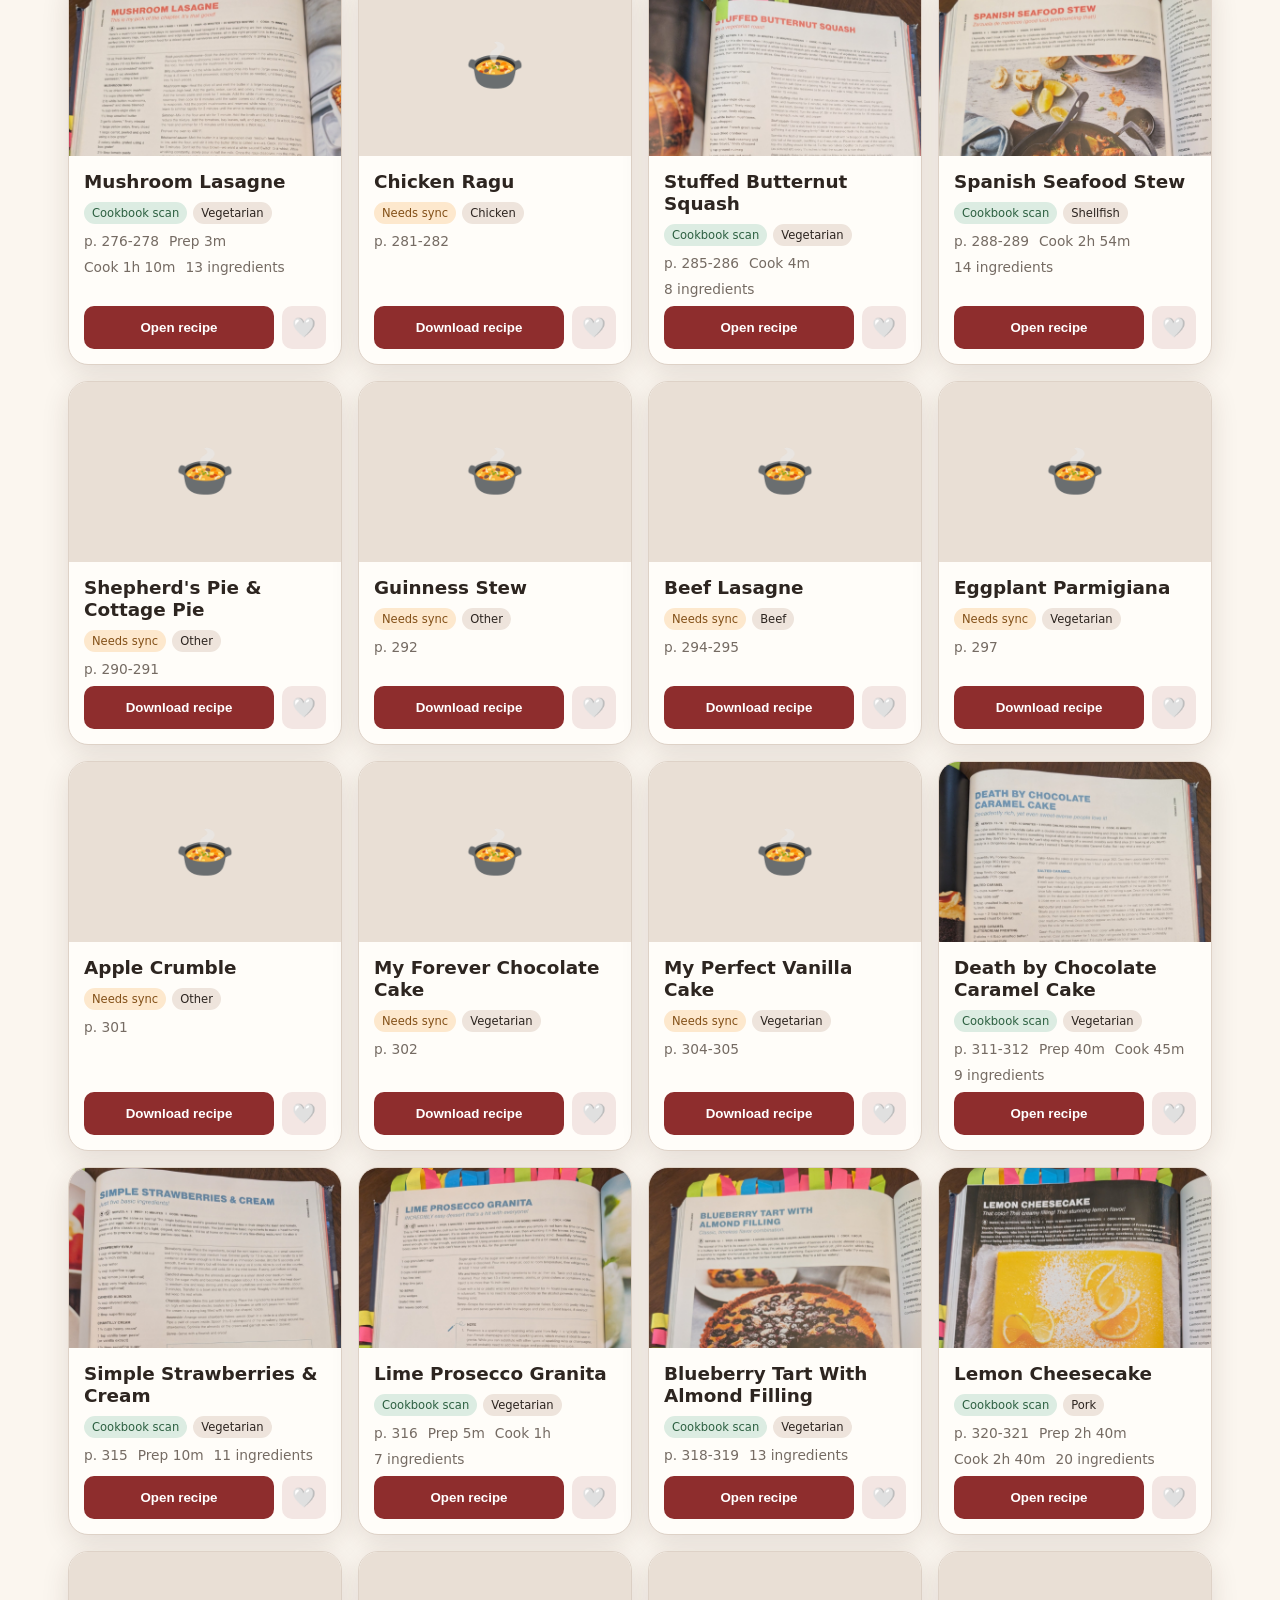
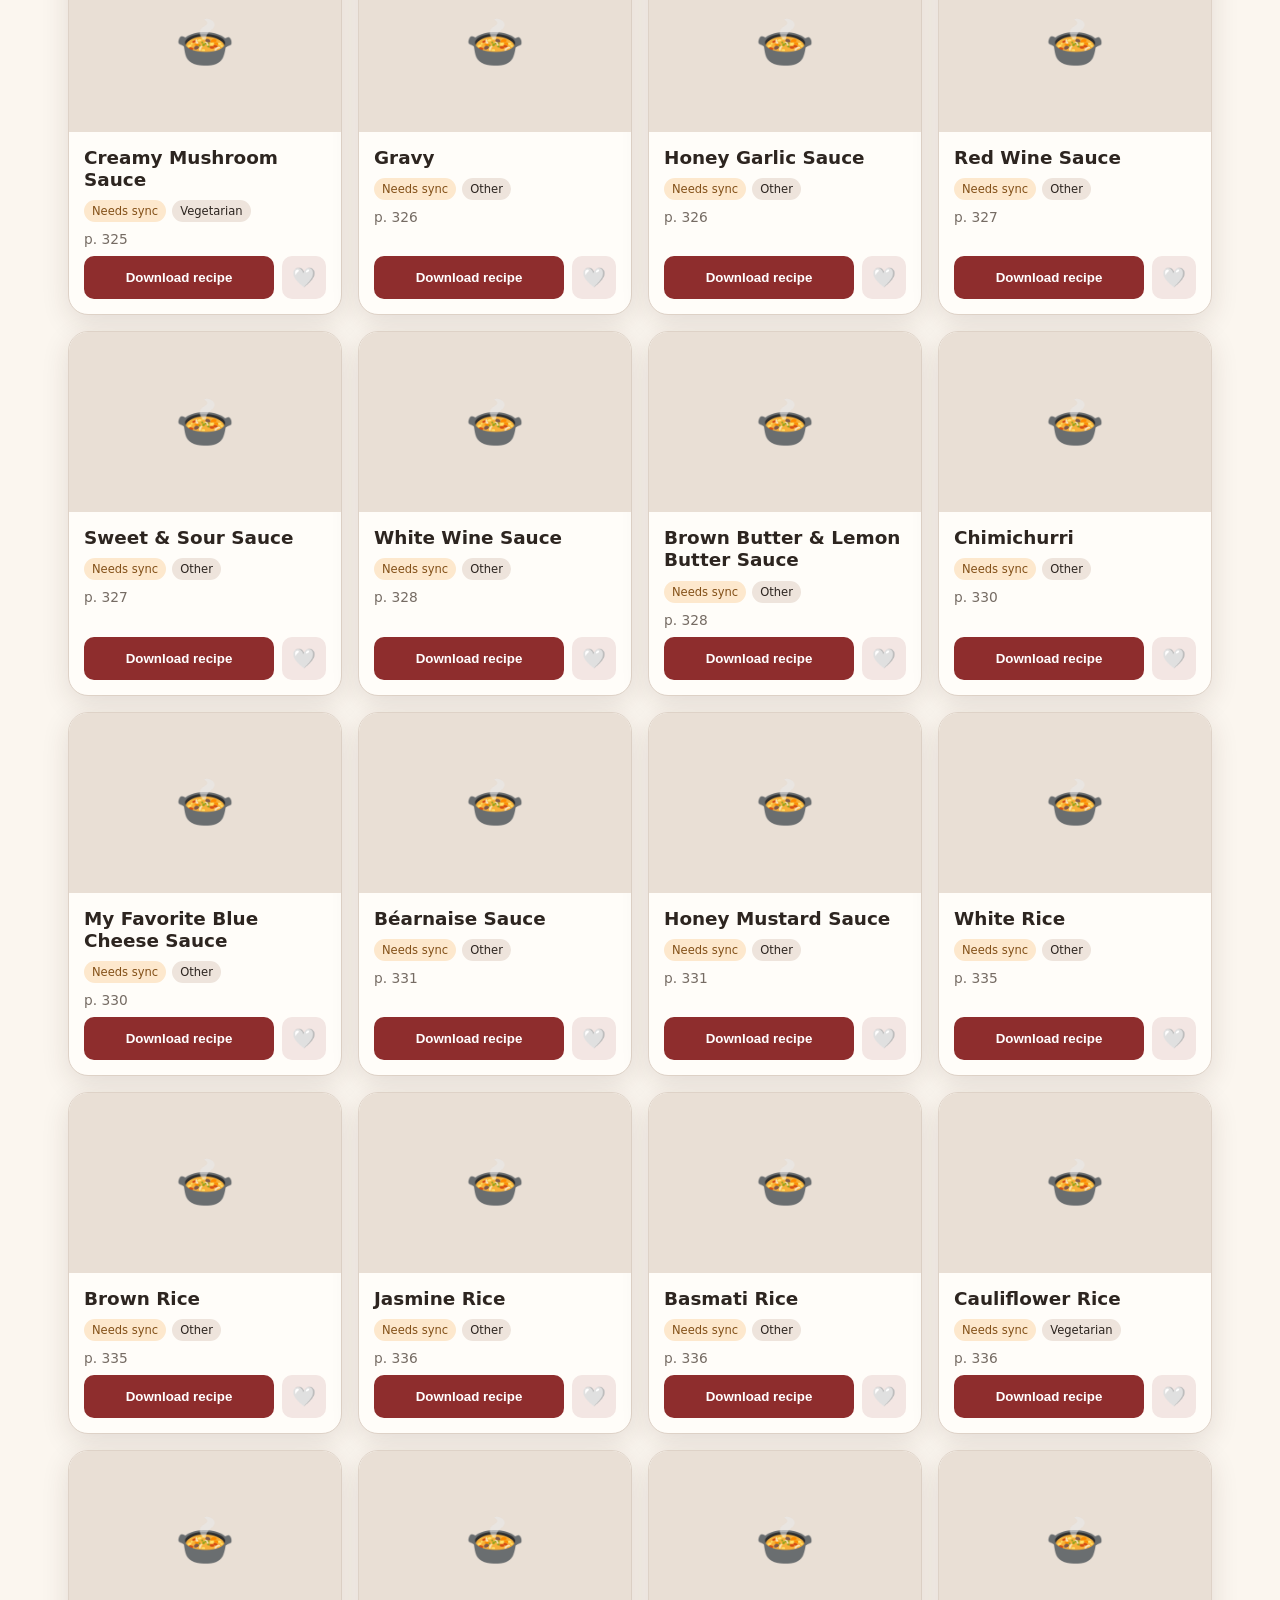
==== commit 92dcaa67: "Add files via upload" ====
--- a/index.html
+++ b/index.html
@@ -8,60 +8,191 @@
   <link rel="manifest" href="manifest.webmanifest">
   <link rel="icon" href="assets/icon-192.png">
   <link rel="apple-touch-icon" href="assets/icon-192.png">
-  <link rel="stylesheet" href="styles.css">
+  <link rel="stylesheet" href="styles.css?v=8">
   <title>Dinner Recipe Book</title>
 </head>
 <body>
 <header class="topbar">
-  <div><h1>Dinner Recipe Book</h1><p>167 recipes · cookbook scans + website sync</p></div>
+  <div>
+    <h1>Dinner Recipe Book</h1>
+    <p>167 recipes · cookbook scans + website sync</p>
+  </div>
   <button id="syncBtn" class="primary">Sync website recipes</button>
 </header>
+
 <div id="syncPanel" class="sync-panel hidden" hidden>
-  <div class="sync-row"><strong id="syncLabel">Preparing sync…</strong><button id="cancelSync" class="quiet">Cancel</button></div>
+  <div class="sync-row">
+    <strong id="syncLabel">Preparing sync…</strong>
+    <button id="cancelSync" class="quiet">Cancel</button>
+  </div>
   <progress id="syncProgress" max="100" value="0"></progress>
   <div id="syncDetail" class="muted"></div>
 </div>
+
 <nav class="tabs" aria-label="Main views">
   <button class="tab active" data-view="recipes">Recipes</button>
+  <button class="tab" data-view="gallery">Gallery</button>
   <button class="tab" data-view="shopping">Shopping <span id="shopCount">0</span></button>
   <button class="tab" data-view="favorites">Favorites</button>
   <button class="tab" data-view="settings">Settings</button>
 </nav>
+
 <main>
-<section id="recipesView" class="view active">
-  <div class="searchbox"><input id="searchInput" type="search" placeholder="Search recipes, ingredients, cuisine…" autocomplete="off"></div>
-  <div class="filters">
-    <select id="sourceFilter"><option value="">All sources</option><option value="bundled">Cookbook scans</option><option value="website">Website recipes</option><option value="synced">Downloaded website recipes</option></select>
-    <select id="proteinFilter"><option value="">Any protein</option></select>
-    <select id="sectionFilter"><option value="">Any book section</option></select>
-    <select id="ingredientFilter"><option value="">Any ingredient count</option><option value="eq2">Exactly 2 ingredients</option><option value="eq3">Exactly 3 ingredients</option><option value="le5">5 ingredients or fewer</option><option value="le10">10 ingredients or fewer</option><option value="le15">15 ingredients or fewer</option></select>
-    <select id="prepFilter"><option value="">Any prep time</option><option value="10">10 min or less</option><option value="20">20 min or less</option><option value="30">30 min or less</option></select>
-    <select id="cookFilter"><option value="">Any cook time</option><option value="10">10 min or less</option><option value="20">20 min or less</option><option value="30">30 min or less</option><option value="60">60 min or less</option></select>
-    <select id="ratingFilter"><option value="">Any personal rating</option><option value="8">8–10</option><option value="6">6–10</option><option value="1">Rated</option></select>
+  <section id="browseTools" class="browse-tools">
+    <div class="searchbox">
+      <input id="searchInput" type="search" placeholder="Search recipes, ingredients, cuisine…" autocomplete="off">
+    </div>
+
+    <details class="filter-drawer">
+      <summary>
+        <span>Filters</span>
+        <span id="activeFilterCount" class="filter-count">None selected</span>
+      </summary>
+
+      <div class="filter-groups">
+        <fieldset>
+          <legend>Core filters</legend>
+          <div class="filters">
+            <label>Meal type<select id="mealTypeFilter"><option value="">Any meal type</option><option>Breakfast</option><option>Lunch</option><option>Dinner</option><option>Snack</option><option>Dessert</option><option>Side</option><option>Sauce / condiment</option></select></label>
+            <label>Main ingredient<select id="mainIngredientFilter"><option value="">Any main ingredient</option></select></label>
+            <label>Cuisine<select id="cuisineFilter"><option value="">Any cuisine</option></select></label>
+            <label>Total cooking time<select id="totalTimeFilter"><option value="">Any total time</option><option value="15">15 minutes or less</option><option value="30">30 minutes or less</option><option value="45">45 minutes or less</option><option value="60">60 minutes or less</option><option value="over60">Over 60 minutes</option></select></label>
+            <label>Difficulty<select id="difficultyFilter"><option value="">Any difficulty</option><option>Easy</option><option>Moderate</option><option>Advanced</option></select></label>
+            <label>Cooking method<select id="methodFilter"><option value="">Any method</option><option>Oven</option><option>Stovetop</option><option>Slow cooker</option><option>Air fryer</option><option>Barbecue / grill</option><option>No-cook</option><option>Pressure cooker</option><option>One-pot / one-pan</option></select></label>
+            <label>Number of servings<select id="servingsFilter"><option value="">Any servings</option><option value="le2">1–2 servings</option><option value="3to4">3–4 servings</option><option value="ge5">5 or more servings</option></select></label>
+            <label>Source<select id="sourceFilter"><option value="">All sources</option><option value="bundled">Cookbook scans</option><option value="website">Website recipes</option><option value="synced">Downloaded website recipes</option></select></label>
+            <label>Book section<select id="sectionFilter"><option value="">Any book section</option></select></label>
+            <label>Author / website<select id="authorFilter"><option value="">Any author / website</option></select></label>
+          </div>
+        </fieldset>
+
+        <fieldset>
+          <legend>Dietary filters</legend>
+          <div class="check-filter-grid">
+            <label><input type="checkbox" data-diet-filter value="Vegetarian"> Vegetarian</label>
+            <label><input type="checkbox" data-diet-filter value="Vegan"> Vegan</label>
+            <label><input type="checkbox" data-diet-filter value="Gluten-free"> Gluten-free</label>
+            <label><input type="checkbox" data-diet-filter value="Dairy-free"> Dairy-free</label>
+            <label><input type="checkbox" data-diet-filter value="Low-carb"> Low-carb</label>
+            <label><input type="checkbox" data-diet-filter value="High-protein"> High-protein</label>
+            <label><input type="checkbox" data-diet-filter value="Nut-free"> Nut-free</label>
+          </div>
+          <p class="filter-note">Dietary filters use the recipe’s saved tags. They are not a substitute for checking labels or allergens.</p>
+        </fieldset>
+
+        <fieldset>
+          <legend>Practical filters</legend>
+          <label class="wide-filter">Ingredients on hand
+            <input id="ingredientsOnHand" type="text" placeholder="Example: chicken, garlic, rice">
+            <small>Enter comma-separated ingredients. A recipe must contain every item entered.</small>
+          </label>
+          <div class="check-filter-grid practical-grid">
+            <label><input type="checkbox" data-practical-filter value="Freezer-friendly"> Freezer-friendly</label>
+            <label><input type="checkbox" data-practical-filter value="Meal-prep friendly"> Meal-prep friendly</label>
+            <label><input type="checkbox" data-practical-filter value="One-pot / one-pan"> One-pot or one-pan</label>
+            <label><input type="checkbox" data-practical-filter value="Budget-friendly"> Budget-friendly</label>
+            <label><input type="checkbox" data-practical-filter value="Kid-friendly"> Kid-friendly</label>
+            <label><input type="checkbox" data-practical-filter value="Uses leftovers"> Uses leftovers</label>
+          </div>
+        </fieldset>
+
+        <fieldset>
+          <legend>Personal organization</legend>
+          <div class="check-filter-grid">
+            <label><input type="checkbox" data-personal-filter value="favorite"> Favorites</label>
+            <label><input type="checkbox" data-personal-filter value="wantTry"> Want to try</label>
+            <label><input type="checkbox" data-personal-filter value="madeBefore"> Made before</label>
+            <label><input type="checkbox" data-personal-filter value="familyFavorite"> Family favorite</label>
+            <label><input type="checkbox" data-personal-filter value="specialOccasion"> Special occasion</label>
+          </div>
+          <div class="filters compact-filters">
+            <label>Personal rating<select id="ratingFilter"><option value="">Any personal rating</option><option value="8">8–10</option><option value="6">6–10</option><option value="1">Rated</option></select></label>
+            <label>Ingredient count<select id="ingredientFilter"><option value="">Any ingredient count</option><option value="eq2">Exactly 2 ingredients</option><option value="eq3">Exactly 3 ingredients</option><option value="le5">5 ingredients or fewer</option><option value="le10">10 ingredients or fewer</option><option value="le15">15 ingredients or fewer</option></select></label>
+            <label>Prep time<select id="prepFilter"><option value="">Any prep time</option><option value="10">10 min or less</option><option value="20">20 min or less</option><option value="30">30 min or less</option></select></label>
+            <label>Cook time<select id="cookFilter"><option value="">Any cook time</option><option value="10">10 min or less</option><option value="20">20 min or less</option><option value="30">30 min or less</option><option value="60">60 min or less</option></select></label>
+          </div>
+        </fieldset>
+      </div>
+    </details>
+
+    <div class="actions-row">
+      <button id="randomBtn" class="primary">🎲 Random from results</button>
+      <button id="clearFilters" class="quiet">Clear filters</button>
+    </div>
+  </section>
+
+  <section id="recipesView" class="view active">
+    <div class="result-head">
+      <strong id="resultCount"></strong>
+      <span id="downloadCount" class="muted"></span>
+    </div>
+    <div id="recipeGrid" class="recipe-grid"></div>
+  </section>
+
+  <section id="galleryView" class="view">
+    <div class="gallery-toolbar">
+      <div>
+        <h2>Food gallery</h2>
+        <p class="muted">Tap a photo to open the recipe. Your own meal photo is shown first when one has been saved.</p>
+      </div>
+      <label>Photo source
+        <select id="gallerySourceFilter">
+          <option value="">All available photos</option>
+          <option value="publisher">Website food photos</option>
+          <option value="cookbook">Cookbook scans</option>
+          <option value="mine">My meal photos</option>
+        </select>
+      </label>
+    </div>
+    <div class="result-head"><strong id="galleryCount"></strong></div>
+    <div id="galleryGrid" class="gallery-grid"></div>
+  </section>
+
+  <section id="shoppingView" class="view">
+    <div class="section-head">
+      <div><h2>Shopping list</h2><p class="muted">Ingredients are combined where the quantity and unit can be matched.</p></div>
+      <div class="button-group"><button id="shareShopping" class="quiet">Share</button><button id="printShopping" class="primary">Print / PDF</button></div>
+    </div>
+    <div id="shoppingRecipes"></div>
+    <div id="shoppingList" class="shopping-list"></div>
+    <button id="clearShopping" class="danger">Clear shopping list</button>
+  </section>
+
+  <section id="favoritesView" class="view">
+    <div class="section-head"><h2>Favorites</h2></div>
+    <div id="favoriteGrid" class="recipe-grid"></div>
+  </section>
+
+  <section id="settingsView" class="view">
+    <div class="settings-card">
+      <h2>Offline library</h2>
+      <p id="libraryStats"></p>
+      <p class="muted">Website downloads are intentionally paced to avoid rate limits and may take several minutes. Keep this page open while syncing.</p>
+      <div class="settings-actions">
+        <button id="syncMissing" class="primary">Download / retry missing website recipes</button>
+        <button id="refreshSynced" class="quiet">Refresh downloaded recipes and food photos</button>
+        <button id="clearSynced" class="danger">Remove downloaded website recipes</button>
+      </div>
+    </div>
+    <div class="settings-card">
+      <h2>Backup</h2>
+      <p>Export favorites, ratings, notes, personal labels, shopping selections, ingredient checkmarks and downloaded website recipe data.</p>
+      <div class="button-group"><button id="exportBackup" class="primary">Export backup</button><label class="file-button">Import backup<input id="importBackup" type="file" accept="application/json"></label></div>
+    </div>
+    <div class="settings-card"><h2>Install on Android</h2><p>Open this site in Chrome, tap the three-dot menu, then choose <strong>Install app</strong> or <strong>Add to Home screen</strong>. After the website recipe sync completes, the text and viewed food photos are stored on the phone for offline use.</p></div>
+    <div class="settings-card"><h2>Source and accuracy</h2><p>Cookbook-exclusive recipes are transcribed from your photographs and include the scans for verification. Website recipes are downloaded directly on your device from the publisher's public recipe pages. OCR-draft entries are marked so they can be checked against the scan.</p></div>
+  </section>
+</main>
+
+<div id="modal" class="modal hidden" role="dialog" aria-modal="true">
+  <div class="modal-card">
+    <button id="closeModal" class="close" aria-label="Close">×</button>
+    <div id="modalContent"></div>
   </div>
-  <div class="actions-row">
-    <button id="randomBtn" class="primary">🎲 Random from results</button>
-    <button id="clearFilters" class="quiet">Clear filters</button>
-  </div>
-  <div class="result-head"><strong id="resultCount"></strong><span id="downloadCount" class="muted"></span></div>
-  <div id="recipeGrid" class="recipe-grid"></div>
-</section>
-<section id="shoppingView" class="view">
-  <div class="section-head"><div><h2>Shopping list</h2><p class="muted">Ingredients are combined where the quantity and unit can be matched.</p></div><div class="button-group"><button id="shareShopping" class="quiet">Share</button><button id="printShopping" class="primary">Print / PDF</button></div></div>
-  <div id="shoppingRecipes"></div>
-  <div id="shoppingList" class="shopping-list"></div>
-  <button id="clearShopping" class="danger">Clear shopping list</button>
-</section>
-<section id="favoritesView" class="view"><div class="section-head"><h2>Favorites</h2></div><div id="favoriteGrid" class="recipe-grid"></div></section>
-<section id="settingsView" class="view">
-  <div class="settings-card"><h2>Offline library</h2><p id="libraryStats"></p><p class="muted">Website downloads are intentionally paced to avoid rate limits and may take several minutes. Keep this page open while syncing.</p><button id="syncMissing" class="primary">Download / retry missing website recipes</button><button id="clearSynced" class="danger">Remove downloaded website recipes</button></div>
-  <div class="settings-card"><h2>Backup</h2><p>Export favorites, ratings, notes, shopping selections and downloaded website recipe data.</p><div class="button-group"><button id="exportBackup" class="primary">Export backup</button><label class="file-button">Import backup<input id="importBackup" type="file" accept="application/json"></label></div></div>
-  <div class="settings-card"><h2>Install on Android</h2><p>Open this site in Chrome, tap the three-dot menu, then choose <strong>Install app</strong> or <strong>Add to Home screen</strong>. After the website recipe sync completes, the text is stored on the phone for offline use.</p></div>
-  <div class="settings-card"><h2>Source and accuracy</h2><p>Cookbook-exclusive recipes are transcribed from your photographs and include the scans for verification. Website recipes are downloaded directly on your device from the publisher's public recipe pages. OCR-draft entries are marked so they can be checked against the scan.</p></div>
-</section>
-</main>
-<div id="modal" class="modal hidden" role="dialog" aria-modal="true"><div class="modal-card"><button id="closeModal" class="close" aria-label="Close">×</button><div id="modalContent"></div></div></div>
+</div>
 <div id="toast" class="toast hidden"></div>
+
 <script src="recipes-data.js"></script>
-<script src="app.js?v=6"></script>
-</body></html>+<script src="app.js?v=8"></script>
+</body>
+</html>
--- a/styles.css
+++ b/styles.css
@@ -1 +1,8 @@
-:root{--red:#8e2d2d;--red2:#6f2020;--cream:#fbf6ef;--paper:#fffdf9;--ink:#2d2520;--muted:#756b63;--line:#ded2c7;--green:#47715a;--shadow:0 8px 28px rgba(54,36,25,.12)}*{box-sizing:border-box}html{background:var(--cream);color:var(--ink);font-family:Inter,system-ui,-apple-system,Segoe UI,Roboto,sans-serif}body{margin:0;min-height:100vh}.topbar{position:sticky;top:0;z-index:10;background:linear-gradient(135deg,var(--red2),var(--red));color:white;padding:18px max(18px,env(safe-area-inset-left));display:flex;align-items:center;justify-content:space-between;gap:12px;box-shadow:0 2px 12px #0003}.topbar h1{font-size:clamp(1.45rem,5vw,2.1rem);margin:0}.topbar p{margin:3px 0 0;opacity:.85}.topbar button{min-width:130px}.tabs{position:sticky;top:90px;z-index:9;display:grid;grid-template-columns:repeat(4,1fr);background:var(--paper);border-bottom:1px solid var(--line)}.tab{border:0;background:transparent;padding:14px 4px;font-weight:800;color:var(--muted)}.tab.active{color:var(--red);border-bottom:3px solid var(--red)}main{max-width:1180px;margin:auto;padding:18px}.view{display:none}.view.active{display:block}.primary,.quiet,.danger,.file-button{border:0;border-radius:12px;padding:12px 15px;font-weight:800;cursor:pointer;font-size:.96rem}.primary{background:var(--red);color:white}.quiet,.file-button{background:#eee4dc;color:var(--ink)}.danger{background:#f8d7d4;color:#7a1f1f}.button-group{display:flex;gap:10px;flex-wrap:wrap}.file-button input{display:none}.searchbox input{width:100%;font-size:1.08rem;padding:16px;border:1px solid var(--line);border-radius:16px;background:white}.filters{display:grid;grid-template-columns:repeat(3,minmax(0,1fr));gap:10px;margin:12px 0}.filters select{width:100%;padding:13px;border:1px solid var(--line);border-radius:12px;background:white;font-size:.95rem}.actions-row,.result-head,.section-head,.sync-row{display:flex;justify-content:space-between;align-items:center;gap:10px}.actions-row{margin:10px 0 18px}.result-head{margin:8px 2px 14px}.recipe-grid{display:grid;grid-template-columns:repeat(auto-fill,minmax(250px,1fr));gap:16px}.recipe-card{background:var(--paper);border:1px solid var(--line);border-radius:20px;overflow:hidden;box-shadow:var(--shadow);display:flex;flex-direction:column;min-height:340px}.recipe-card .photo{height:180px;background:#e9dfd5;display:grid;place-items:center;overflow:hidden;position:relative}.recipe-card .photo img{width:100%;height:100%;object-fit:cover}.recipe-card .photo .emoji{font-size:3rem}.card-body{padding:15px;display:flex;flex-direction:column;gap:9px;flex:1}.card-title{font-size:1.15rem;font-weight:900;line-height:1.2}.badges{display:flex;gap:6px;flex-wrap:wrap}.badge{font-size:.72rem;padding:4px 8px;border-radius:999px;background:#eee4dc}.badge.green{background:#dcece2;color:#2d6041}.badge.orange{background:#fde8cd;color:#835018}.meta{font-size:.86rem;color:var(--muted);display:flex;gap:10px;flex-wrap:wrap}.card-actions{display:flex;gap:8px;margin-top:auto}.card-actions button{flex:1;padding:10px;border:0;border-radius:10px;font-weight:800}.open-btn{background:var(--red);color:white}.heart-btn{flex:0 0 44px!important;background:#f3e6e3;font-size:1.2rem}.modal{position:fixed;inset:0;background:#0009;z-index:50;padding:10px;overflow:auto}.modal.hidden,.hidden{display:none!important}.modal-card{position:relative;max-width:920px;margin:15px auto;background:var(--paper);border-radius:20px;min-height:80vh;box-shadow:0 20px 70px #0007;overflow:hidden}.close{position:sticky;top:10px;float:right;margin:10px;z-index:3;border:0;background:#fff;border-radius:50%;width:42px;height:42px;font-size:1.8rem;box-shadow:var(--shadow)}.detail-hero{min-height:250px;background:#e8ddd2;display:grid;place-items:center;overflow:hidden}.detail-hero img{width:100%;max-height:520px;object-fit:contain;background:#241f1c}.detail{padding:20px}.detail h2{font-size:clamp(1.6rem,6vw,2.5rem);margin:0 50px 8px 0}.detail-toolbar{display:flex;gap:8px;flex-wrap:wrap;margin:14px 0}.detail-toolbar button,.detail-toolbar a{border:0;border-radius:10px;padding:10px 12px;background:#eee4dc;color:var(--ink);font-weight:800;text-decoration:none}.detail-grid{display:grid;grid-template-columns:minmax(250px,.85fr) minmax(300px,1.35fr);gap:22px}.panel{background:white;border:1px solid var(--line);border-radius:15px;padding:16px}.panel h3{margin-top:0}.ingredients{list-style:none;padding:0;margin:0}.ingredients li{padding:8px 2px;border-bottom:1px dotted var(--line)}.ingredient-section{font-weight:900;color:var(--red);padding-top:12px!important}.steps{padding-left:1.4rem}.steps li{margin:0 0 14px}.step-head{font-weight:900}.personal-grid{display:grid;grid-template-columns:1fr 1fr;gap:12px}.personal-grid textarea{grid-column:1/-1;min-height:100px}.personal-grid input,.personal-grid textarea,.serving-control input{width:100%;padding:10px;border:1px solid var(--line);border-radius:9px}.scan-strip{display:flex;gap:10px;overflow:auto;padding:8px 0}.scan-strip img{height:190px;min-width:130px;object-fit:cover;border-radius:10px;border:1px solid var(--line)}.scan-strip a{display:block}.muted{color:var(--muted)}.warning{background:#fff0d9;border:1px solid #f0c37e;border-radius:10px;padding:10px}.sync-panel{position:sticky;top:90px;z-index:11;background:#fff3e5;padding:12px 18px;border-bottom:1px solid #e1c7aa}.sync-panel progress{width:100%;height:14px}.toast{position:fixed;left:50%;bottom:28px;transform:translateX(-50%);background:#241f1c;color:white;padding:12px 18px;border-radius:999px;z-index:100;box-shadow:var(--shadow)}.shopping-recipe{display:flex;align-items:center;gap:10px;background:white;border:1px solid var(--line);padding:10px;border-radius:12px;margin-bottom:8px}.shopping-recipe input{width:72px}.shopping-list{background:white;border:1px solid var(--line);border-radius:15px;padding:12px;margin:16px 0}.shop-item{display:grid;grid-template-columns:28px 1fr;gap:8px;padding:9px;border-bottom:1px solid #eee}.shop-item.checked{text-decoration:line-through;opacity:.55}.settings-card{background:white;border:1px solid var(--line);border-radius:16px;padding:18px;margin-bottom:14px}.empty{text-align:center;padding:50px 12px;color:var(--muted)}@media(max-width:720px){.topbar{align-items:flex-start}.topbar button{min-width:100px;padding:10px}.tabs{top:100px;font-size:.8rem}.filters{grid-template-columns:1fr 1fr}.detail-grid{grid-template-columns:1fr}.personal-grid{grid-template-columns:1fr}.actions-row{align-items:stretch}.actions-row button{flex:1}.modal{padding:0}.modal-card{margin:0;border-radius:0;min-height:100vh}.section-head{align-items:flex-start;flex-direction:column}}@media print{.topbar,.tabs,.filters,.actions-row,.close,.detail-toolbar,.personal,.scan-source{display:none!important}body{background:white}.modal{position:static;background:white;padding:0}.modal-card{box-shadow:none}.detail-grid{grid-template-columns:1fr 1fr}}+:root{--red:#8e2d2d;--red2:#6f2020;--cream:#fbf6ef;--paper:#fffdf9;--ink:#2d2520;--muted:#756b63;--line:#ded2c7;--green:#47715a;--shadow:0 8px 28px rgba(54,36,25,.12)}*{box-sizing:border-box}html{background:var(--cream);color:var(--ink);font-family:Inter,system-ui,-apple-system,Segoe UI,Roboto,sans-serif}body{margin:0;min-height:100vh}.topbar{position:sticky;top:0;z-index:10;background:linear-gradient(135deg,var(--red2),var(--red));color:white;padding:18px max(18px,env(safe-area-inset-left));display:flex;align-items:center;justify-content:space-between;gap:12px;box-shadow:0 2px 12px #0003}.topbar h1{font-size:clamp(1.45rem,5vw,2.1rem);margin:0}.topbar p{margin:3px 0 0;opacity:.85}.topbar button{min-width:130px}.tabs{position:sticky;top:90px;z-index:9;display:grid;grid-template-columns:repeat(4,1fr);background:var(--paper);border-bottom:1px solid var(--line)}.tab{border:0;background:transparent;padding:14px 4px;font-weight:800;color:var(--muted)}.tab.active{color:var(--red);border-bottom:3px solid var(--red)}main{max-width:1180px;margin:auto;padding:18px}.view{display:none}.view.active{display:block}.primary,.quiet,.danger,.file-button{border:0;border-radius:12px;padding:12px 15px;font-weight:800;cursor:pointer;font-size:.96rem}.primary{background:var(--red);color:white}.quiet,.file-button{background:#eee4dc;color:var(--ink)}.danger{background:#f8d7d4;color:#7a1f1f}.button-group{display:flex;gap:10px;flex-wrap:wrap}.file-button input{display:none}.searchbox input{width:100%;font-size:1.08rem;padding:16px;border:1px solid var(--line);border-radius:16px;background:white}.filters{display:grid;grid-template-columns:repeat(3,minmax(0,1fr));gap:10px;margin:12px 0}.filters select{width:100%;padding:13px;border:1px solid var(--line);border-radius:12px;background:white;font-size:.95rem}.actions-row,.result-head,.section-head,.sync-row{display:flex;justify-content:space-between;align-items:center;gap:10px}.actions-row{margin:10px 0 18px}.result-head{margin:8px 2px 14px}.recipe-grid{display:grid;grid-template-columns:repeat(auto-fill,minmax(250px,1fr));gap:16px}.recipe-card{background:var(--paper);border:1px solid var(--line);border-radius:20px;overflow:hidden;box-shadow:var(--shadow);display:flex;flex-direction:column;min-height:340px}.recipe-card .photo{height:180px;background:#e9dfd5;display:grid;place-items:center;overflow:hidden;position:relative}.recipe-card .photo img{width:100%;height:100%;object-fit:cover}.recipe-card .photo .emoji{font-size:3rem}.card-body{padding:15px;display:flex;flex-direction:column;gap:9px;flex:1}.card-title{font-size:1.15rem;font-weight:900;line-height:1.2}.badges{display:flex;gap:6px;flex-wrap:wrap}.badge{font-size:.72rem;padding:4px 8px;border-radius:999px;background:#eee4dc}.badge.green{background:#dcece2;color:#2d6041}.badge.orange{background:#fde8cd;color:#835018}.meta{font-size:.86rem;color:var(--muted);display:flex;gap:10px;flex-wrap:wrap}.card-actions{display:flex;gap:8px;margin-top:auto}.card-actions button{flex:1;padding:10px;border:0;border-radius:10px;font-weight:800}.open-btn{background:var(--red);color:white}.heart-btn{flex:0 0 44px!important;background:#f3e6e3;font-size:1.2rem}.modal{position:fixed;inset:0;background:#0009;z-index:50;padding:10px;overflow:auto}.modal.hidden,.hidden{display:none!important}.modal-card{position:relative;max-width:920px;margin:15px auto;background:var(--paper);border-radius:20px;min-height:80vh;box-shadow:0 20px 70px #0007;overflow:hidden}.close{position:sticky;top:10px;float:right;margin:10px;z-index:3;border:0;background:#fff;border-radius:50%;width:42px;height:42px;font-size:1.8rem;box-shadow:var(--shadow)}.detail-hero{min-height:250px;background:#e8ddd2;display:grid;place-items:center;overflow:hidden}.detail-hero img{width:100%;max-height:520px;object-fit:contain;background:#241f1c}.detail{padding:20px}.detail h2{font-size:clamp(1.6rem,6vw,2.5rem);margin:0 50px 8px 0}.detail-toolbar{display:flex;gap:8px;flex-wrap:wrap;margin:14px 0}.detail-toolbar button,.detail-toolbar a{border:0;border-radius:10px;padding:10px 12px;background:#eee4dc;color:var(--ink);font-weight:800;text-decoration:none}.detail-grid{display:grid;grid-template-columns:minmax(250px,.85fr) minmax(300px,1.35fr);gap:22px}.panel{background:white;border:1px solid var(--line);border-radius:15px;padding:16px}.panel h3{margin-top:0}.ingredients{list-style:none;padding:0;margin:0}.ingredients li{padding:8px 2px;border-bottom:1px dotted var(--line)}.ingredient-section{font-weight:900;color:var(--red);padding-top:12px!important}.steps{padding-left:1.4rem}.steps li{margin:0 0 14px}.step-head{font-weight:900}.personal-grid{display:grid;grid-template-columns:1fr 1fr;gap:12px}.personal-grid textarea{grid-column:1/-1;min-height:100px}.personal-grid input,.personal-grid textarea,.serving-control input{width:100%;padding:10px;border:1px solid var(--line);border-radius:9px}.scan-strip{display:flex;gap:10px;overflow:auto;padding:8px 0}.scan-strip img{height:190px;min-width:130px;object-fit:cover;border-radius:10px;border:1px solid var(--line)}.scan-strip a{display:block}.muted{color:var(--muted)}.warning{background:#fff0d9;border:1px solid #f0c37e;border-radius:10px;padding:10px}.sync-panel{position:sticky;top:90px;z-index:11;background:#fff3e5;padding:12px 18px;border-bottom:1px solid #e1c7aa}.sync-panel progress{width:100%;height:14px}.toast{position:fixed;left:50%;bottom:28px;transform:translateX(-50%);background:#241f1c;color:white;padding:12px 18px;border-radius:999px;z-index:100;box-shadow:var(--shadow)}.shopping-recipe{display:flex;align-items:center;gap:10px;background:white;border:1px solid var(--line);padding:10px;border-radius:12px;margin-bottom:8px}.shopping-recipe input{width:72px}.shopping-list{background:white;border:1px solid var(--line);border-radius:15px;padding:12px;margin:16px 0}.shop-item{display:grid;grid-template-columns:28px 1fr;gap:8px;padding:9px;border-bottom:1px solid #eee}.shop-item.checked{text-decoration:line-through;opacity:.55}.settings-card{background:white;border:1px solid var(--line);border-radius:16px;padding:18px;margin-bottom:14px}.empty{text-align:center;padding:50px 12px;color:var(--muted)}@media(max-width:720px){.topbar{align-items:flex-start}.topbar button{min-width:100px;padding:10px}.tabs{top:100px;font-size:.8rem}.filters{grid-template-columns:1fr 1fr}.detail-grid{grid-template-columns:1fr}.personal-grid{grid-template-columns:1fr}.actions-row{align-items:stretch}.actions-row button{flex:1}.modal{padding:0}.modal-card{margin:0;border-radius:0;min-height:100vh}.section-head{align-items:flex-start;flex-direction:column}}@media print{.topbar,.tabs,.filters,.actions-row,.close,.detail-toolbar,.personal,.scan-source{display:none!important}body{background:white}.modal{position:static;background:white;padding:0}.modal-card{box-shadow:none}.detail-grid{grid-template-columns:1fr 1fr}}
+/* Version 8: expanded filters, working ingredient checks, gallery and personal labels */
+.tabs{grid-template-columns:repeat(5,1fr)}
+.browse-tools{margin-bottom:8px}.filter-drawer{background:var(--paper);border:1px solid var(--line);border-radius:16px;margin:12px 0;overflow:hidden}.filter-drawer summary{display:flex;justify-content:space-between;align-items:center;gap:10px;padding:14px 16px;font-weight:900;cursor:pointer;list-style:none}.filter-drawer summary::-webkit-details-marker{display:none}.filter-drawer summary:after{content:'▾';font-size:1.1rem}.filter-drawer[open] summary:after{content:'▴'}.filter-count{font-size:.82rem;color:var(--muted);font-weight:700;margin-left:auto}.filter-groups{display:grid;gap:12px;padding:0 14px 14px}.filter-groups fieldset{border:1px solid var(--line);border-radius:14px;padding:12px;margin:0;background:#fff}.filter-groups legend{font-weight:900;color:var(--red);padding:0 7px}.filters label,.gallery-toolbar label,.wide-filter{display:flex;flex-direction:column;gap:5px;font-size:.8rem;font-weight:800;color:var(--muted)}.filters select,.gallery-toolbar select,.wide-filter input,.personal-grid select{width:100%;padding:12px;border:1px solid var(--line);border-radius:10px;background:white;color:var(--ink);font-size:.95rem}.check-filter-grid{display:grid;grid-template-columns:repeat(4,minmax(0,1fr));gap:8px 12px}.check-filter-grid label{display:flex;align-items:center;gap:7px;background:#fbf7f2;border:1px solid #eadfd5;border-radius:10px;padding:9px;font-size:.86rem}.check-filter-grid input{width:18px;height:18px;accent-color:var(--red);flex:0 0 auto}.wide-filter small,.filter-note{font-size:.76rem;color:var(--muted);margin:6px 0 0}.compact-filters{margin-top:12px}.settings-actions{display:grid;gap:9px}.settings-actions button{width:100%}.gallery-toolbar{display:flex;align-items:flex-end;justify-content:space-between;gap:14px;margin-bottom:14px}.gallery-toolbar h2{margin:0}.gallery-toolbar p{margin:4px 0 0}.gallery-toolbar label{min-width:210px}.gallery-grid{display:grid;grid-template-columns:repeat(auto-fill,minmax(210px,1fr));gap:14px}.gallery-card{position:relative;display:block;border:0;border-radius:18px;overflow:hidden;background:#e9dfd5;aspect-ratio:4/3;padding:0;box-shadow:var(--shadow);cursor:pointer;text-align:left}.gallery-card>img{width:100%;height:100%;object-fit:cover}.gallery-card>.emoji{position:absolute;inset:0;display:grid;place-items:center;font-size:3rem}.gallery-caption{position:absolute;left:0;right:0;bottom:0;display:flex;flex-direction:column;gap:2px;padding:30px 12px 11px;color:#fff;background:linear-gradient(transparent,rgba(0,0,0,.82))}.gallery-caption strong{line-height:1.15}.gallery-caption small{opacity:.86}.ingredient-heading{display:flex;justify-content:space-between;align-items:center;gap:10px}.ingredient-heading h3{margin:0}.text-button{border:0;background:transparent;color:var(--red);font-weight:800;padding:7px;cursor:pointer}.ingredient-row{padding:0!important}.ingredient-check{display:grid;grid-template-columns:26px 1fr;gap:8px;align-items:start;padding:10px 2px;cursor:pointer}.ingredient-check input{width:21px;height:21px;margin:1px 0 0;accent-color:var(--red)}.ingredient-row.is-checked span{text-decoration:line-through;opacity:.48}.serving-control{display:grid;gap:8px}.multiplier-buttons{display:flex;gap:6px;flex-wrap:wrap}.multiplier-buttons button{border:1px solid var(--line);border-radius:9px;background:#f5ece5;padding:7px 11px;font-weight:800}.full-width{width:100%;margin-top:12px}.personal-grid .full-span,.personal-grid .personal-labels{grid-column:1/-1}.personal-labels{display:grid;gap:8px}.personal-labels .check-filter-grid{grid-template-columns:repeat(3,minmax(0,1fr))}.meal-photo-preview{max-width:100%;border-radius:10px;margin-top:8px}.photo .emoji{display:grid;place-items:center;width:100%;height:100%}
+@media(max-width:900px){.check-filter-grid{grid-template-columns:repeat(2,minmax(0,1fr))}.personal-labels .check-filter-grid{grid-template-columns:repeat(2,minmax(0,1fr))}}
+@media(max-width:720px){.tabs{top:100px;font-size:.72rem}.tab{padding:13px 2px}.filter-groups{padding:0 9px 10px}.filter-groups fieldset{padding:10px}.gallery-toolbar{align-items:stretch;flex-direction:column}.gallery-toolbar label{min-width:0}.gallery-grid{grid-template-columns:repeat(2,minmax(0,1fr));gap:10px}.gallery-caption{font-size:.82rem;padding:24px 8px 8px}.gallery-caption small{font-size:.68rem}.check-filter-grid,.personal-labels .check-filter-grid{grid-template-columns:1fr 1fr}.check-filter-grid label{padding:8px;font-size:.8rem}.filters{grid-template-columns:1fr 1fr}.ingredient-check{grid-template-columns:24px 1fr}.detail{padding:15px}}
+@media(max-width:430px){.topbar h1{font-size:1.35rem}.topbar p{font-size:.88rem}.topbar button{font-size:.82rem}.tabs{font-size:.67rem}.filters{grid-template-columns:1fr}.check-filter-grid,.personal-labels .check-filter-grid{grid-template-columns:1fr}.gallery-grid{grid-template-columns:1fr 1fr}}
+@media print{#browseTools,#galleryView,.ingredient-heading .text-button,.multiplier-buttons{display:none!important}}
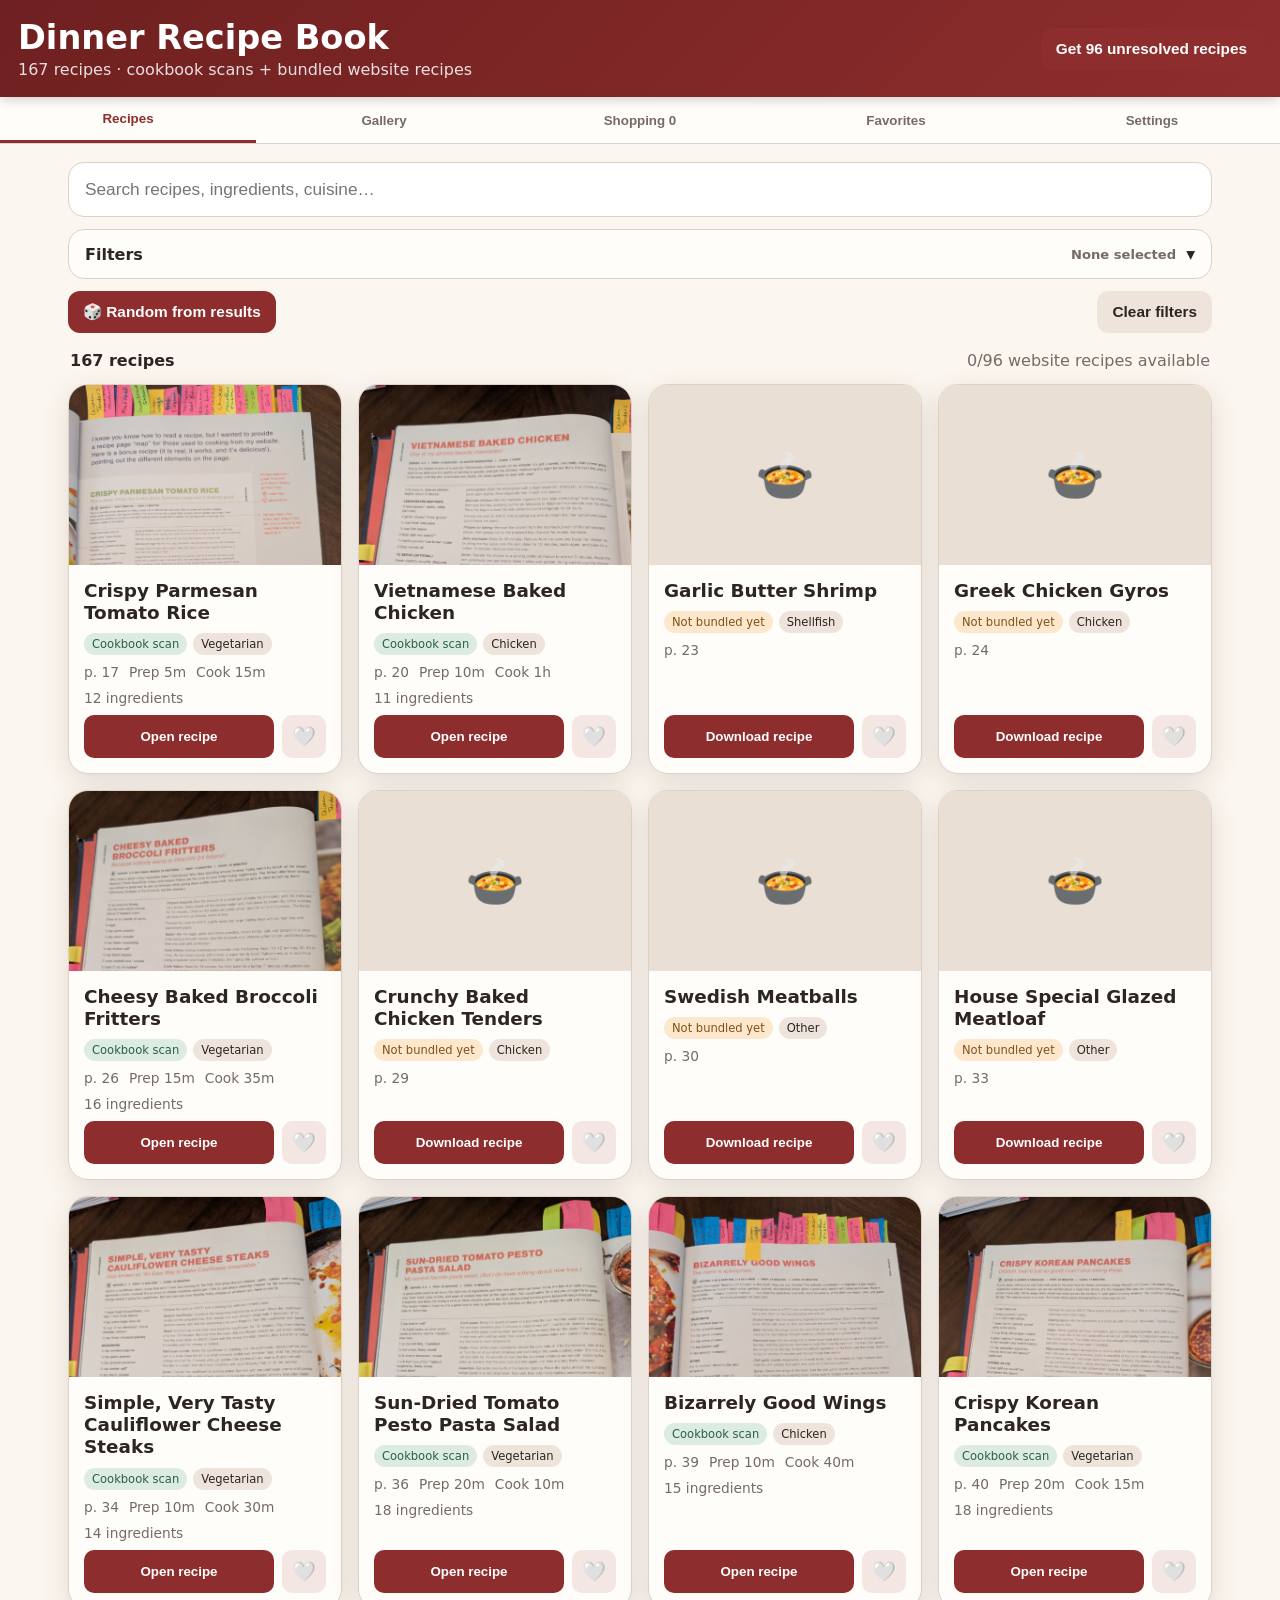
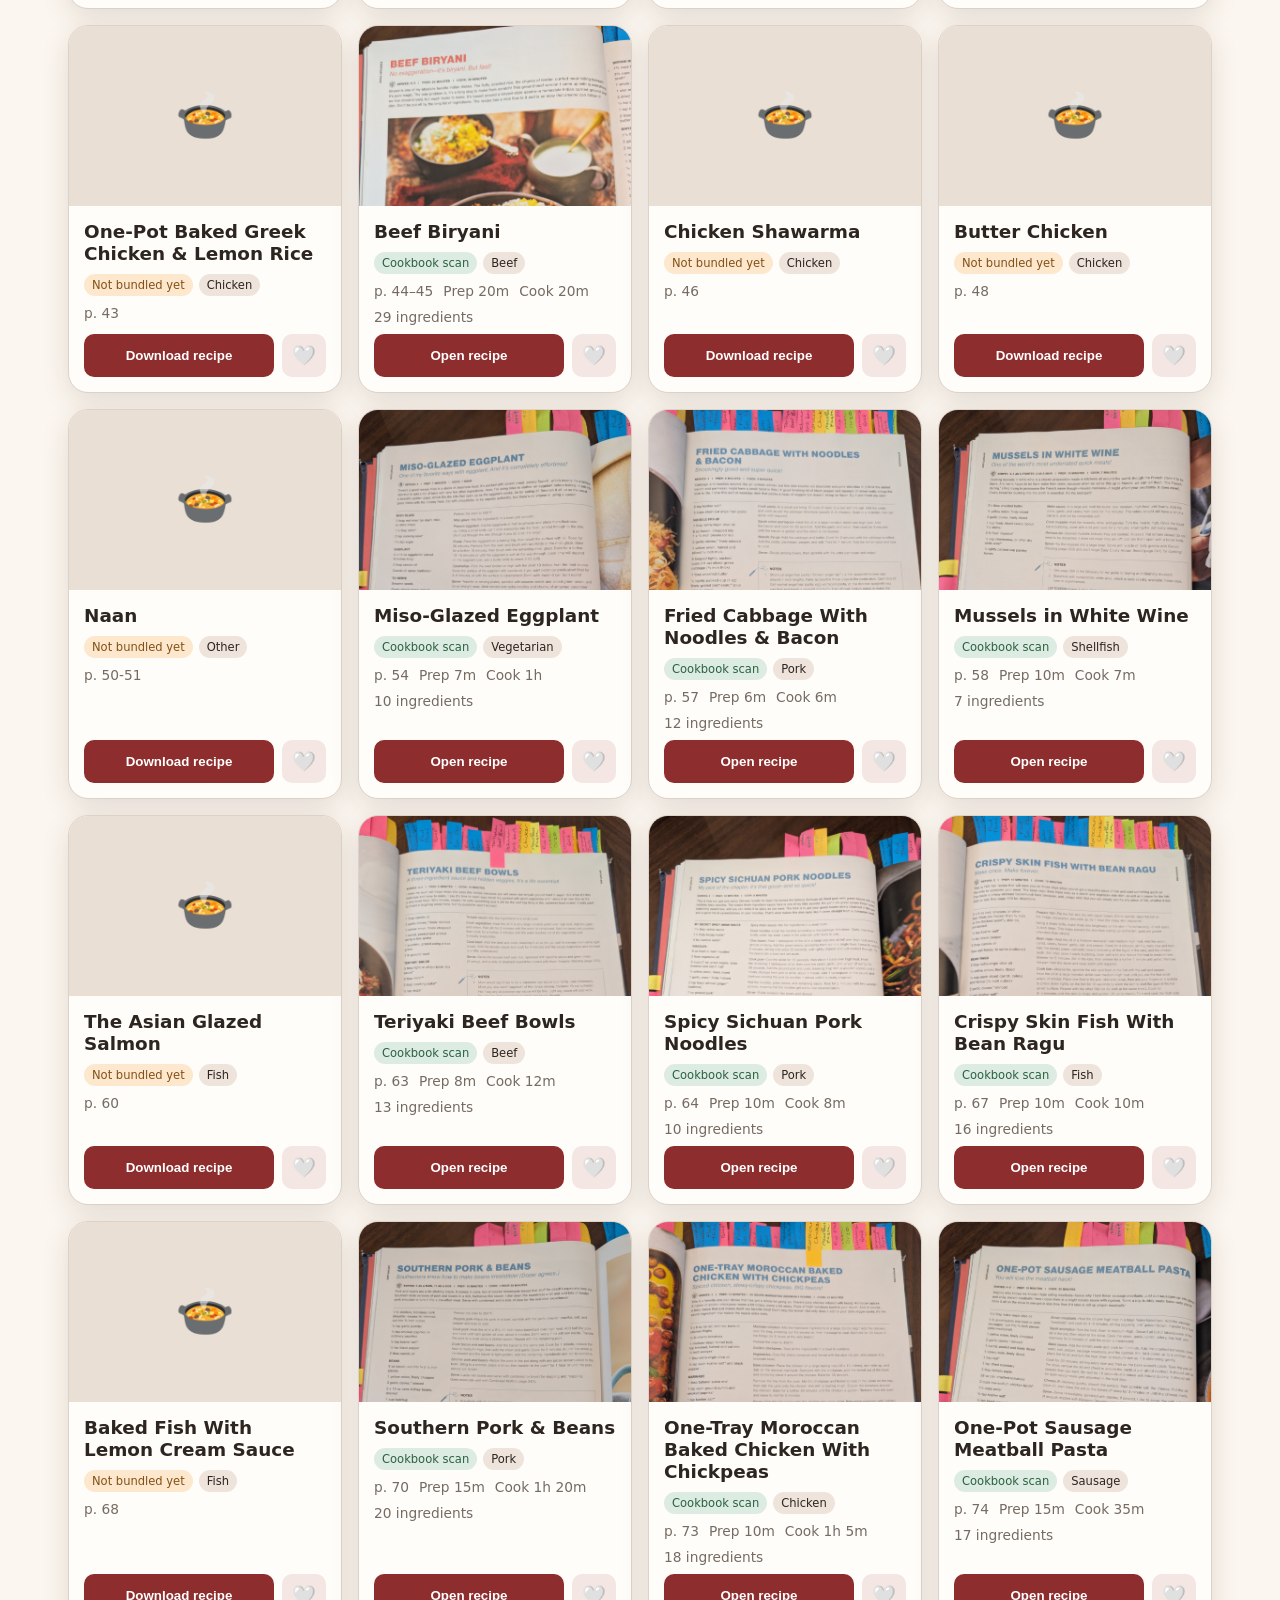
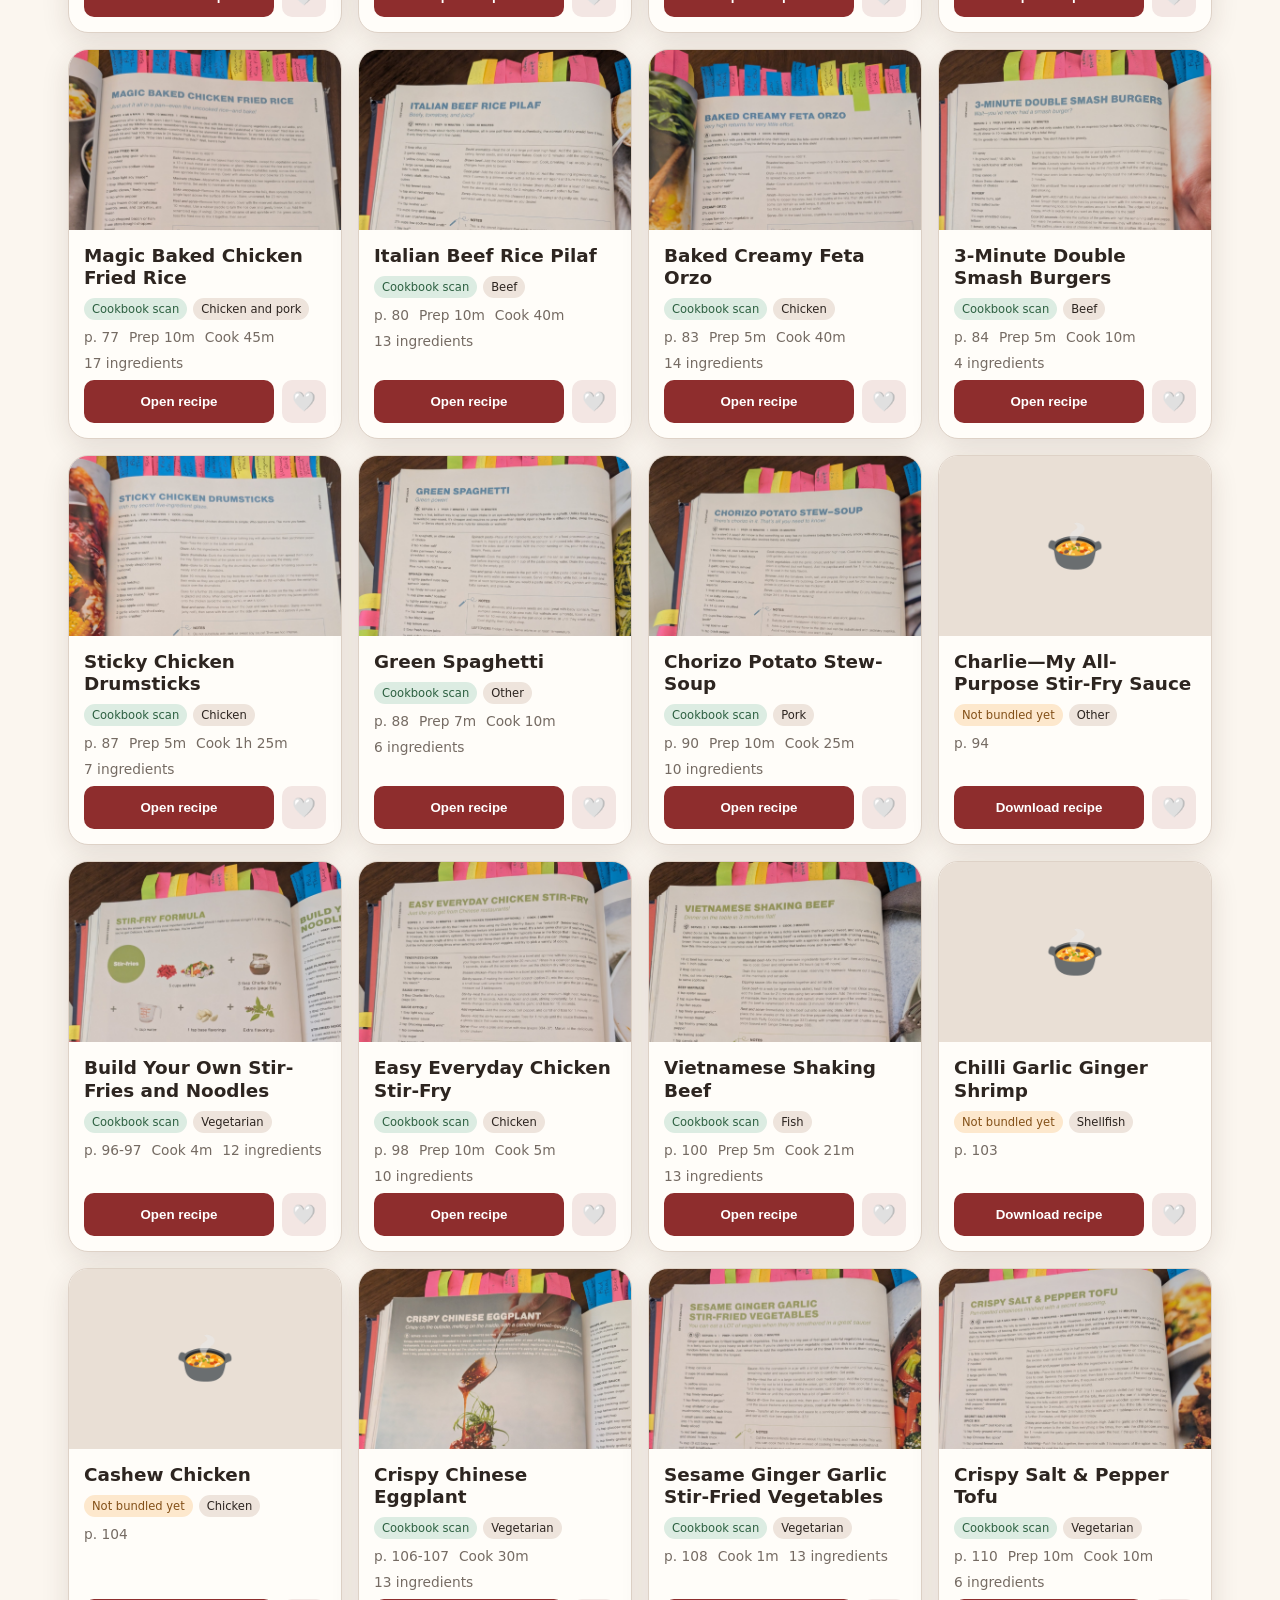
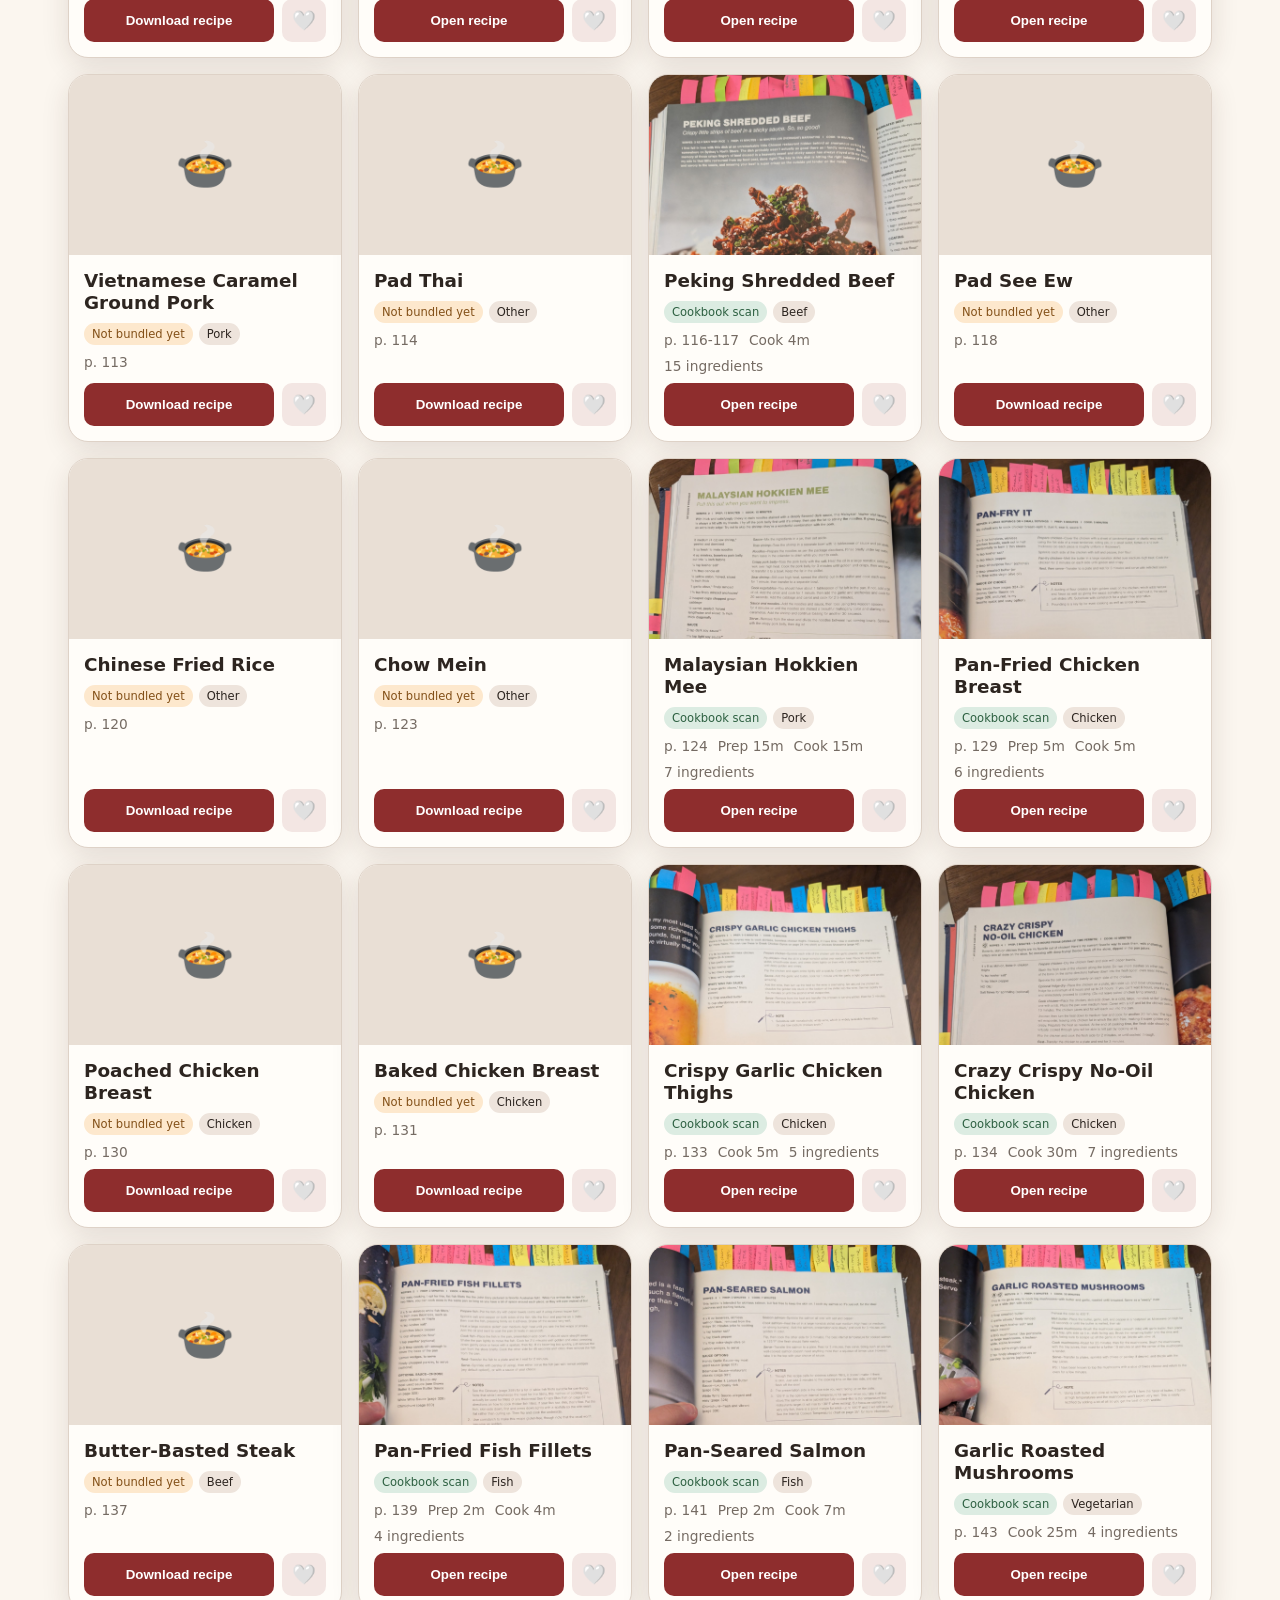
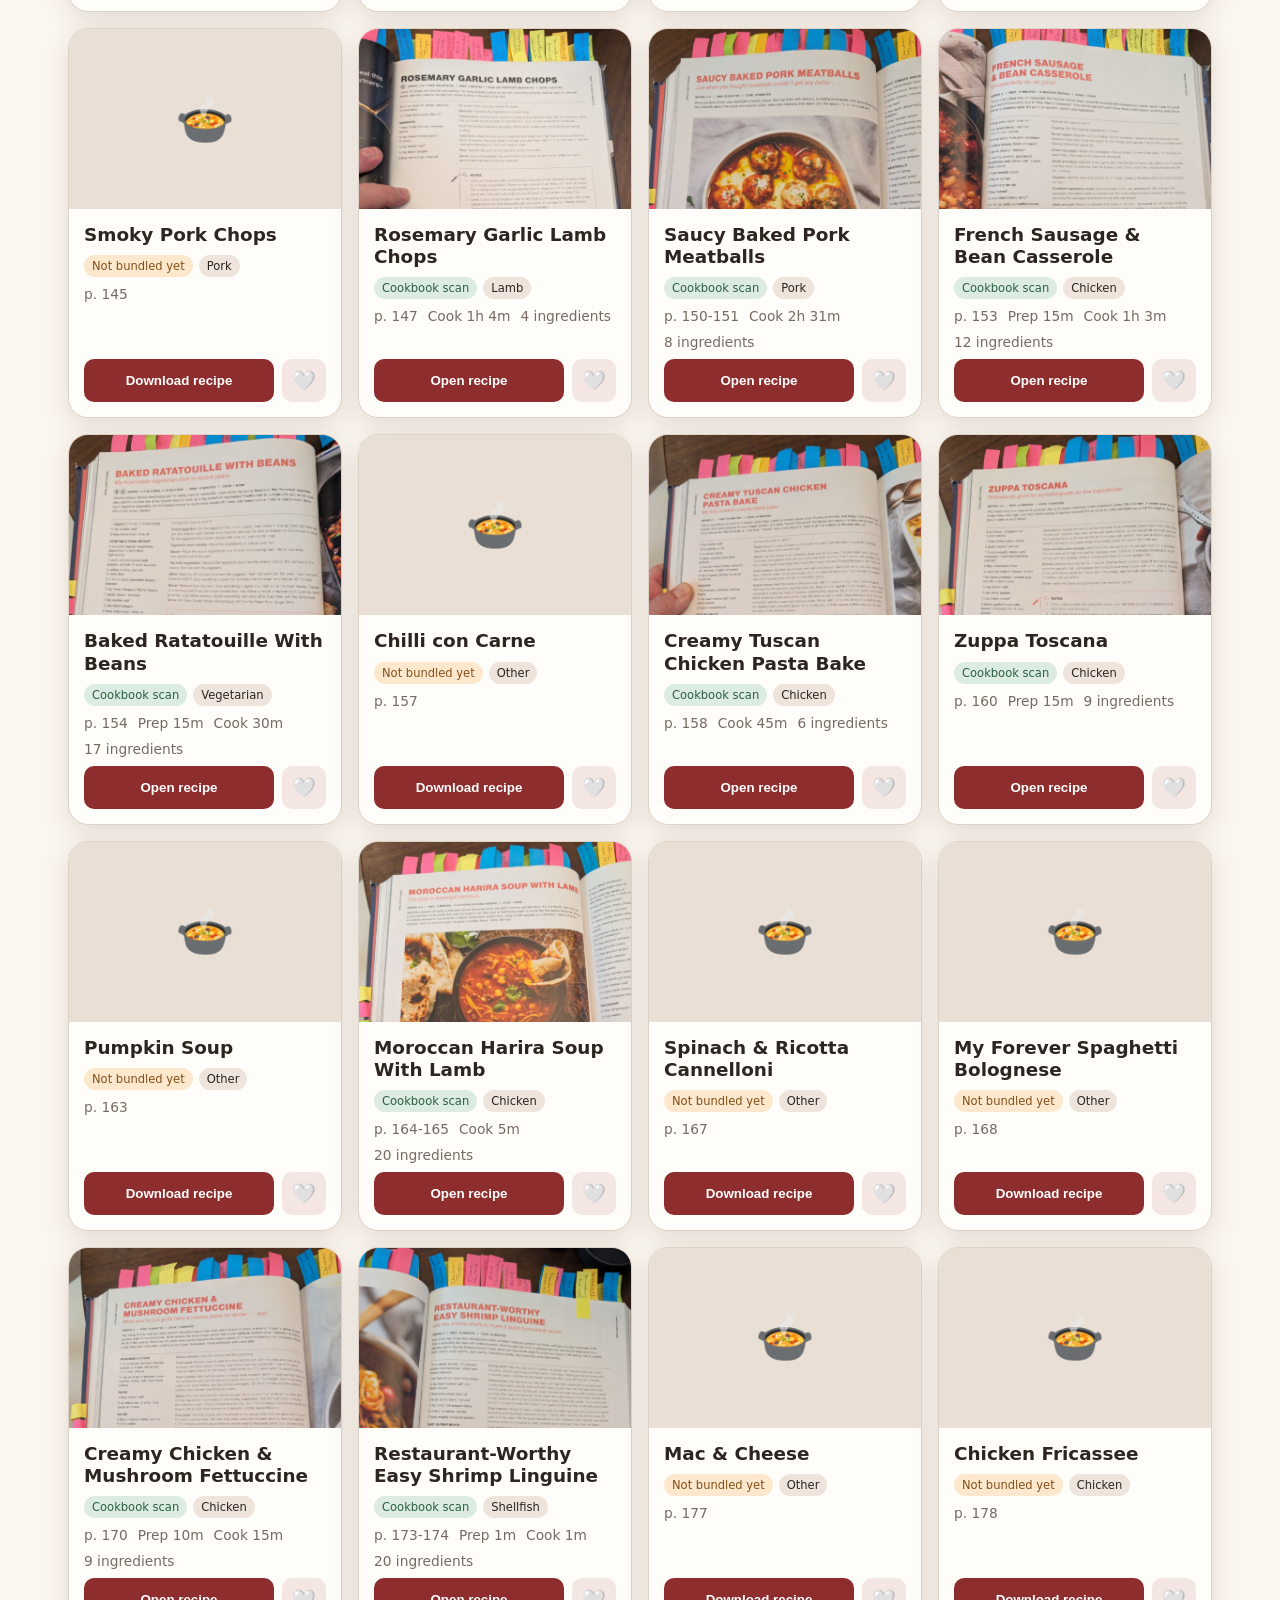
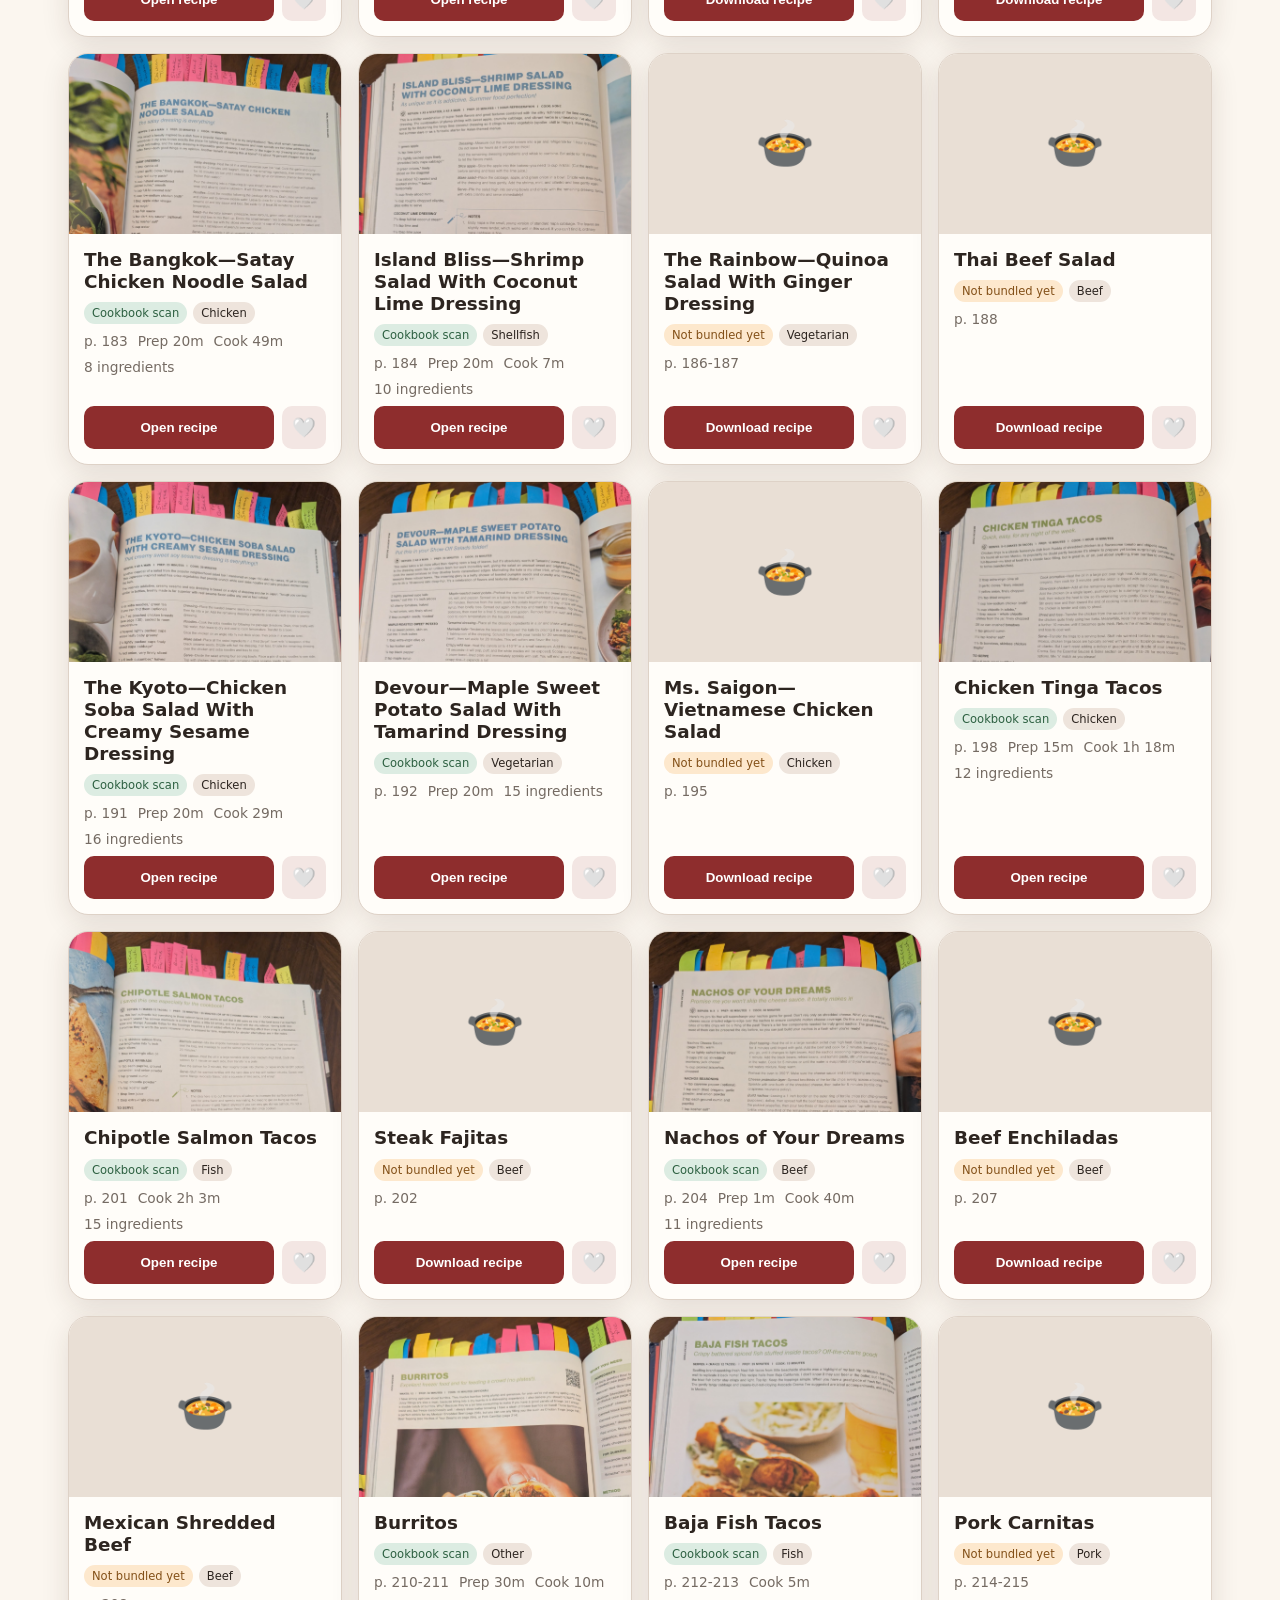
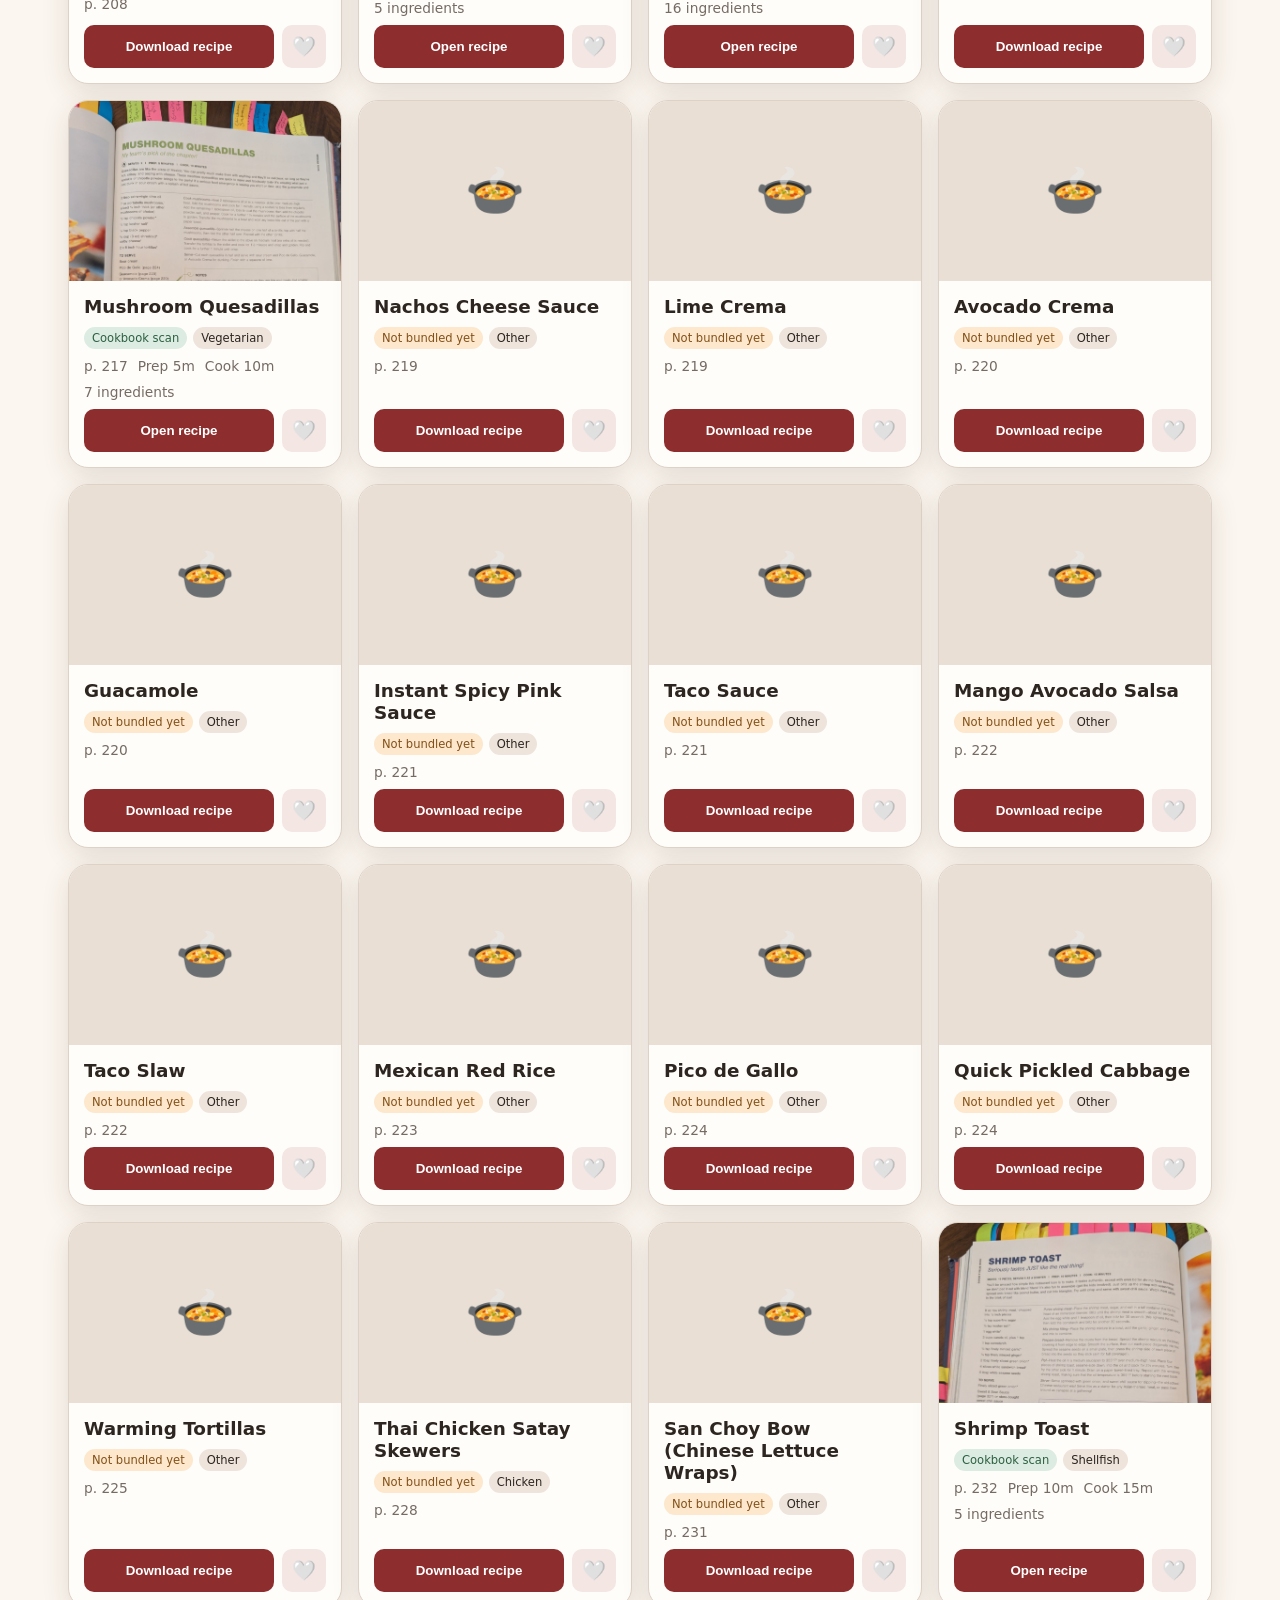
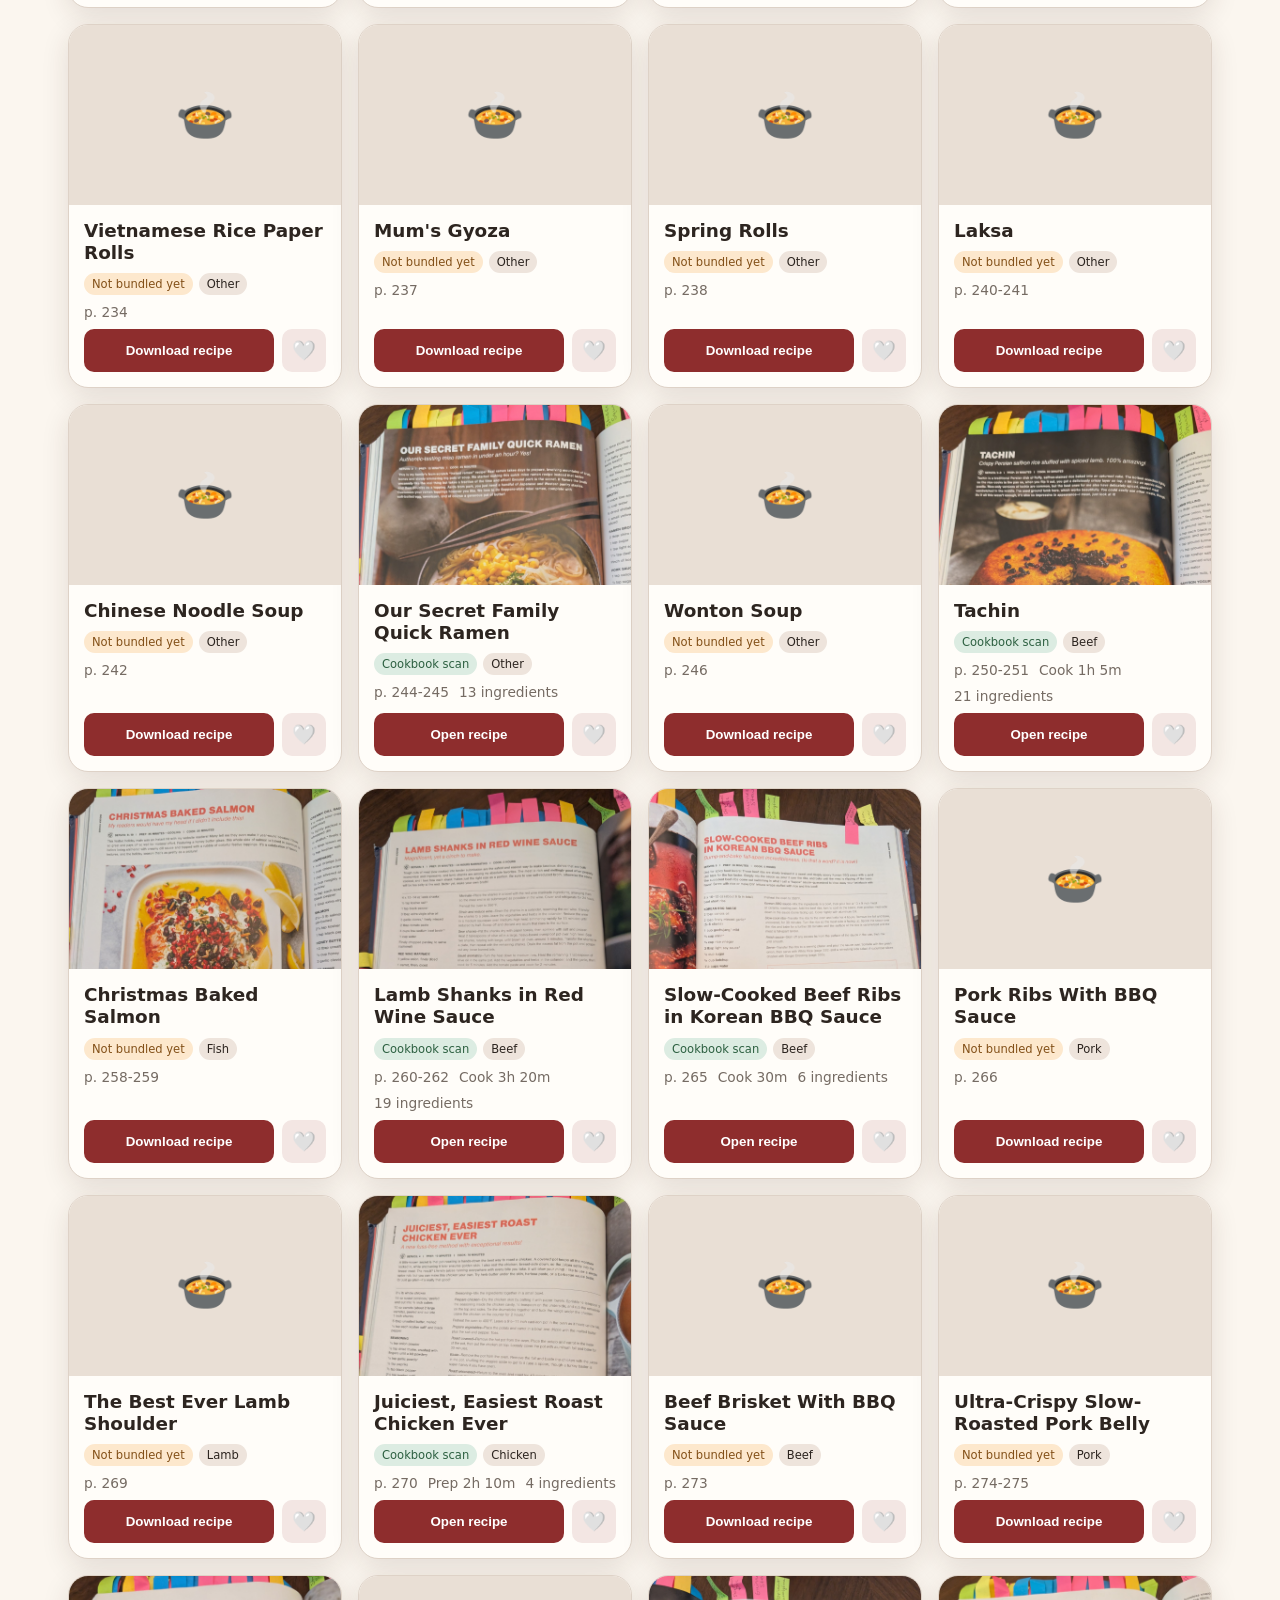
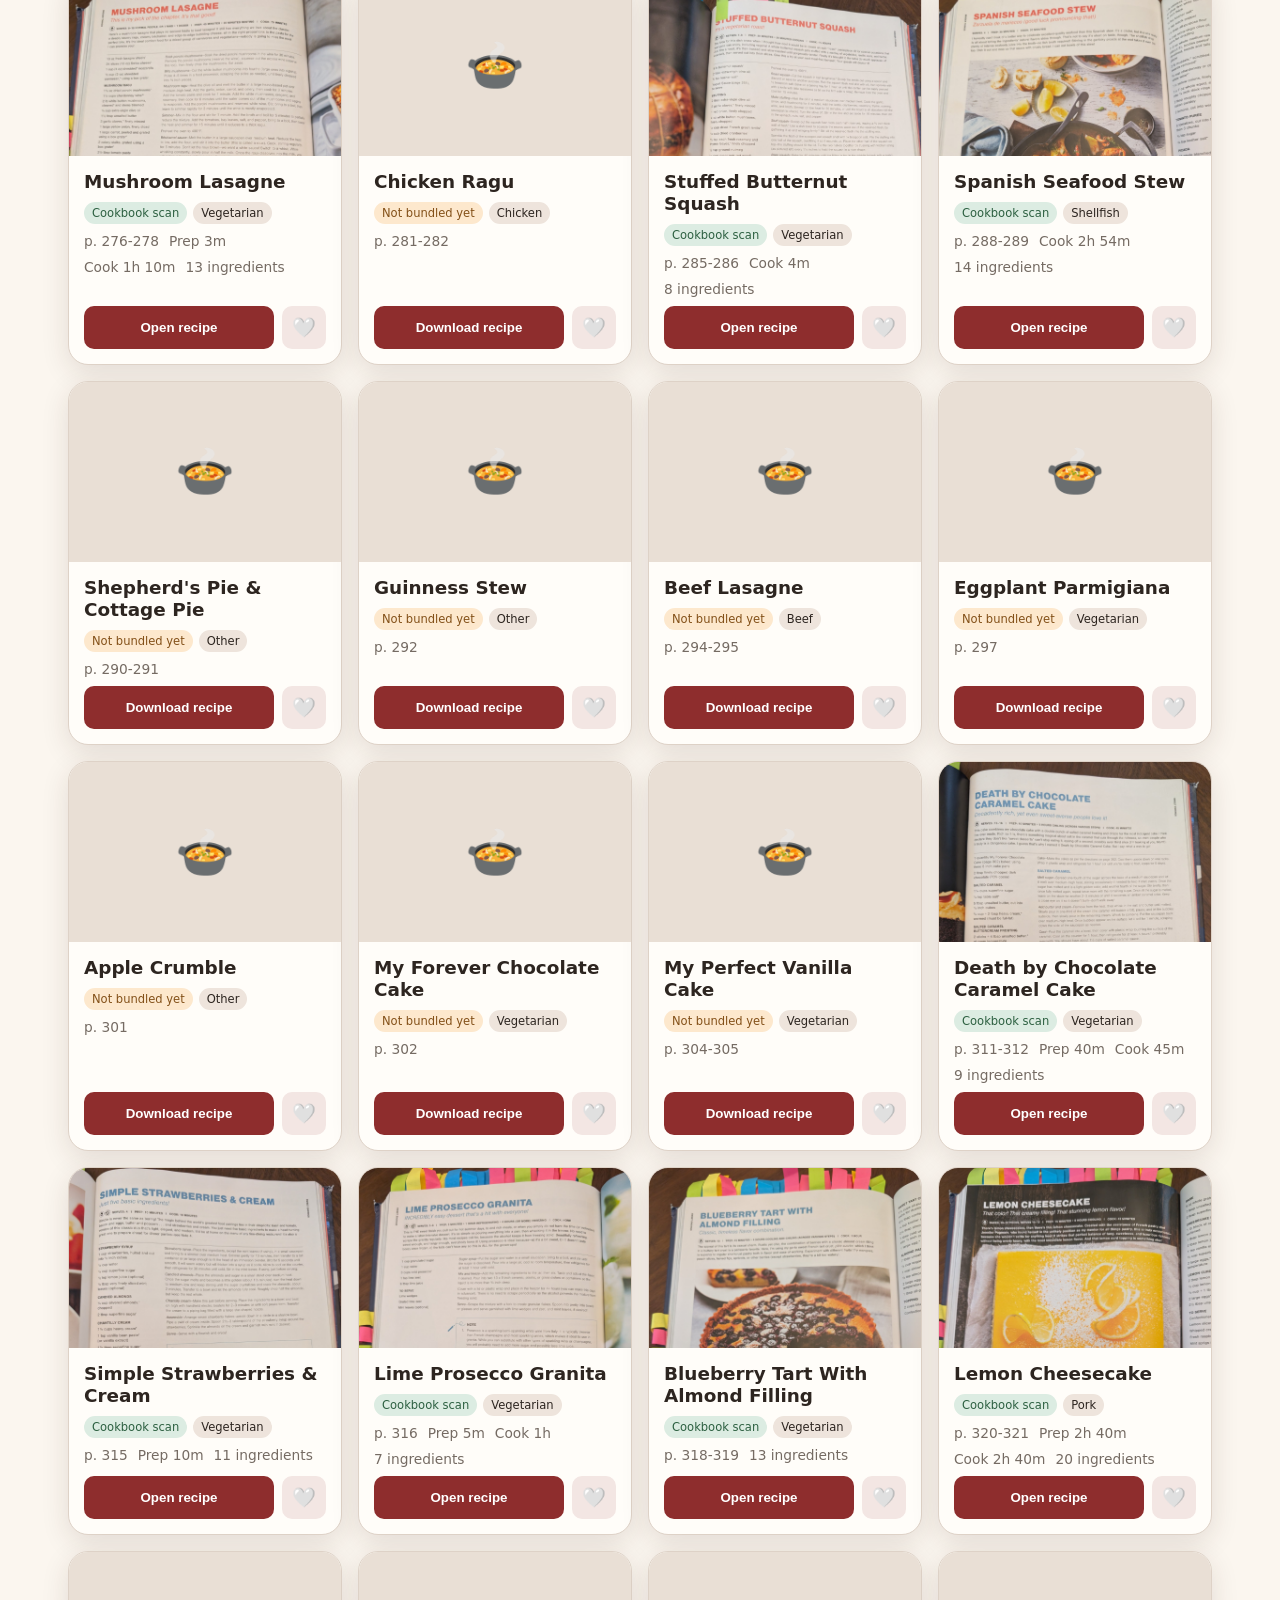
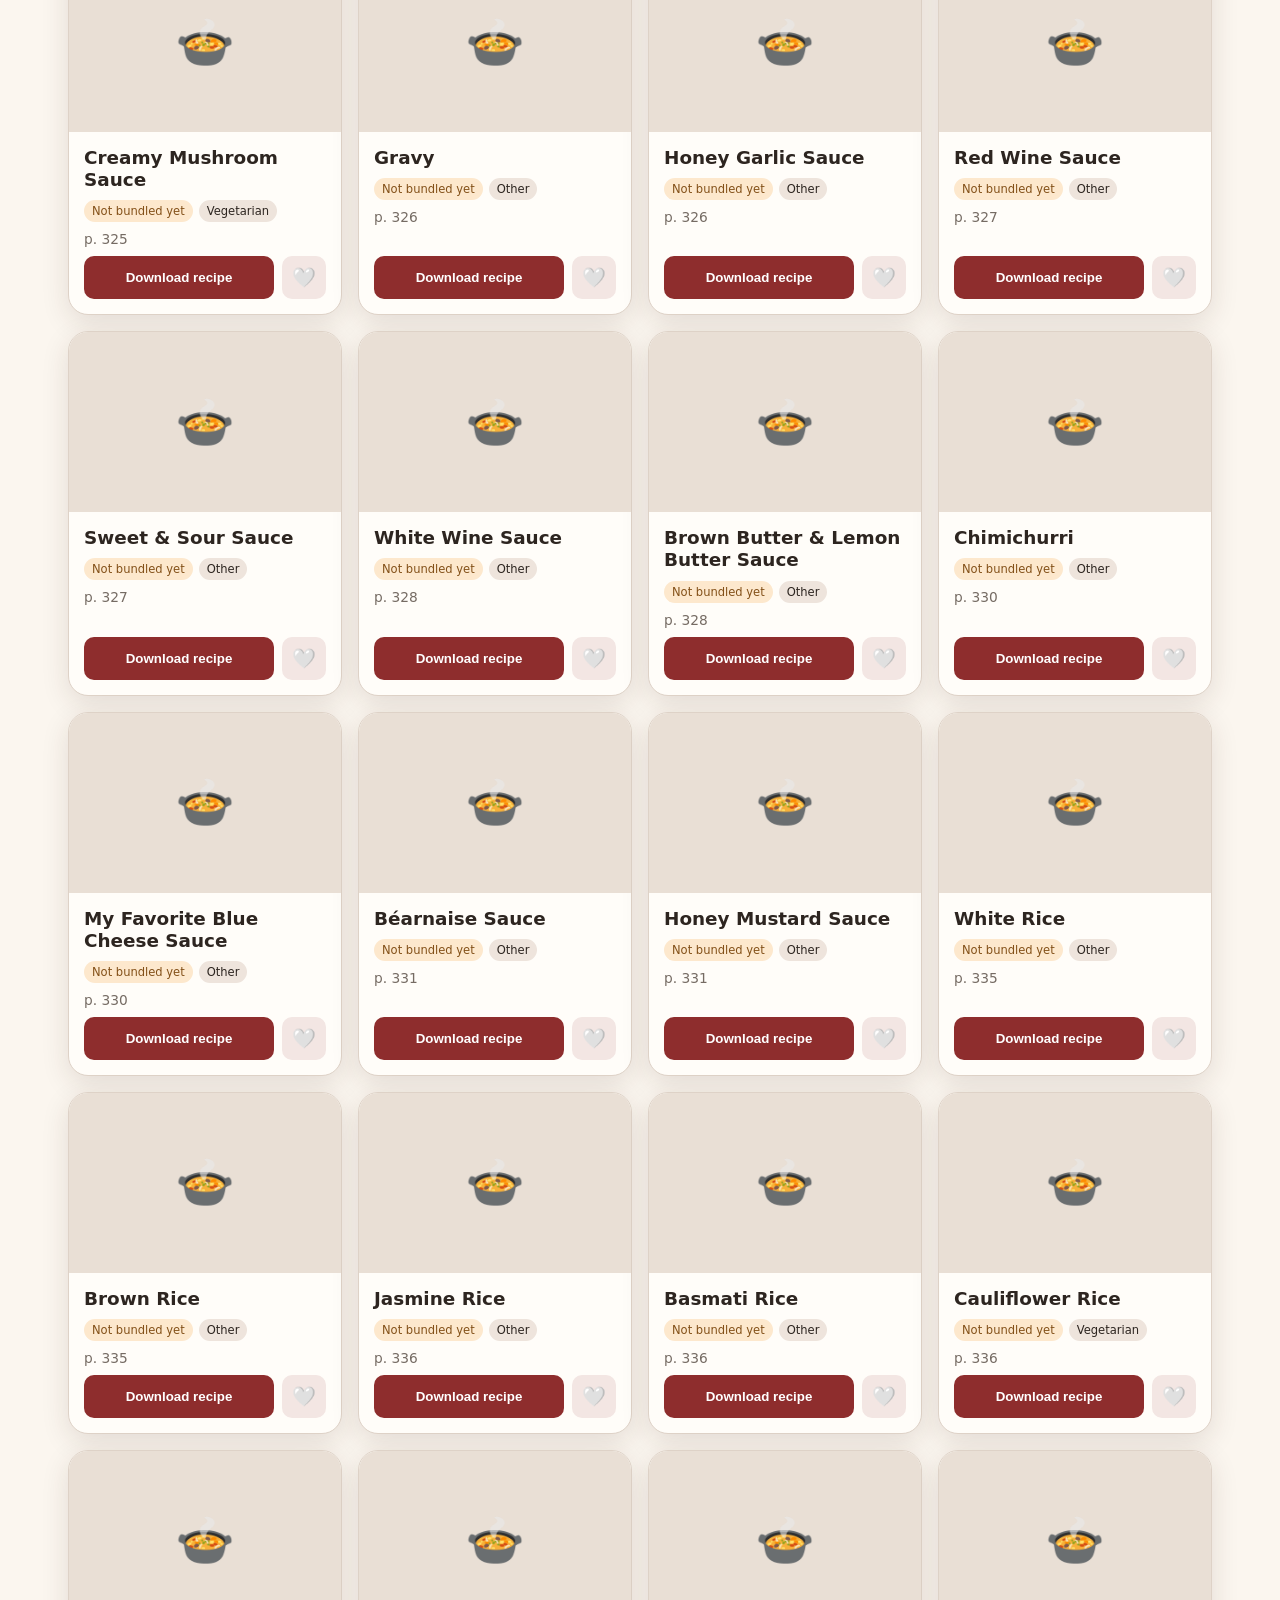
==== commit a73b84ea: "Add files via upload" ====
--- a/index.html
+++ b/index.html
@@ -8,16 +8,16 @@
   <link rel="manifest" href="manifest.webmanifest">
   <link rel="icon" href="assets/icon-192.png">
   <link rel="apple-touch-icon" href="assets/icon-192.png">
-  <link rel="stylesheet" href="styles.css?v=8">
+  <link rel="stylesheet" href="styles.css?v=9">
   <title>Dinner Recipe Book</title>
 </head>
 <body>
 <header class="topbar">
   <div>
     <h1>Dinner Recipe Book</h1>
-    <p>167 recipes · cookbook scans + website sync</p>
+    <p>167 recipes · cookbook scans + bundled website recipes</p>
   </div>
-  <button id="syncBtn" class="primary">Sync website recipes</button>
+  <button id="syncBtn" class="primary">Website library included</button>
 </header>
 
 <div id="syncPanel" class="sync-panel hidden" hidden>
@@ -60,7 +60,7 @@
             <label>Difficulty<select id="difficultyFilter"><option value="">Any difficulty</option><option>Easy</option><option>Moderate</option><option>Advanced</option></select></label>
             <label>Cooking method<select id="methodFilter"><option value="">Any method</option><option>Oven</option><option>Stovetop</option><option>Slow cooker</option><option>Air fryer</option><option>Barbecue / grill</option><option>No-cook</option><option>Pressure cooker</option><option>One-pot / one-pan</option></select></label>
             <label>Number of servings<select id="servingsFilter"><option value="">Any servings</option><option value="le2">1–2 servings</option><option value="3to4">3–4 servings</option><option value="ge5">5 or more servings</option></select></label>
-            <label>Source<select id="sourceFilter"><option value="">All sources</option><option value="bundled">Cookbook scans</option><option value="website">Website recipes</option><option value="synced">Downloaded website recipes</option></select></label>
+            <label>Source<select id="sourceFilter"><option value="">All sources</option><option value="bundled">Cookbook scans</option><option value="website">Website recipes</option><option value="synced">Available website recipes</option></select></label>
             <label>Book section<select id="sectionFilter"><option value="">Any book section</option></select></label>
             <label>Author / website<select id="authorFilter"><option value="">Any author / website</option></select></label>
           </div>
@@ -167,11 +167,13 @@
     <div class="settings-card">
       <h2>Offline library</h2>
       <p id="libraryStats"></p>
-      <p class="muted">Website downloads are intentionally paced to avoid rate limits and may take several minutes. Keep this page open while syncing.</p>
+      <p id="staticBuildStatus" class="muted">Checking the generated website recipe library…</p>
       <div class="settings-actions">
-        <button id="syncMissing" class="primary">Download / retry missing website recipes</button>
-        <button id="refreshSynced" class="quiet">Refresh downloaded recipes and food photos</button>
-        <button id="clearSynced" class="danger">Remove downloaded website recipes</button>
+        <button id="cacheStaticPhotos" class="primary">Save all bundled food photos offline</button>
+        <p id="photoCacheStatus" class="muted">Recipe text is available immediately. Food photos can be saved locally with this button.</p>
+        <button id="syncMissing" class="quiet">Download unresolved website recipes</button>
+        <button id="refreshSynced" class="quiet">Refresh old device downloads</button>
+        <button id="clearSynced" class="danger">Remove old device downloads</button>
       </div>
     </div>
     <div class="settings-card">
@@ -179,8 +181,8 @@
       <p>Export favorites, ratings, notes, personal labels, shopping selections, ingredient checkmarks and downloaded website recipe data.</p>
       <div class="button-group"><button id="exportBackup" class="primary">Export backup</button><label class="file-button">Import backup<input id="importBackup" type="file" accept="application/json"></label></div>
     </div>
-    <div class="settings-card"><h2>Install on Android</h2><p>Open this site in Chrome, tap the three-dot menu, then choose <strong>Install app</strong> or <strong>Add to Home screen</strong>. After the website recipe sync completes, the text and viewed food photos are stored on the phone for offline use.</p></div>
-    <div class="settings-card"><h2>Source and accuracy</h2><p>Cookbook-exclusive recipes are transcribed from your photographs and include the scans for verification. Website recipes are downloaded directly on your device from the publisher's public recipe pages. OCR-draft entries are marked so they can be checked against the scan.</p></div>
+    <div class="settings-card"><h2>Install on Android</h2><p>Open this site in Chrome, tap the three-dot menu, then choose <strong>Install app</strong> or <strong>Add to Home screen</strong>. The generated website recipe text is included with the app. Use “Save all bundled food photos offline” before relying on the gallery without internet access.</p></div>
+    <div class="settings-card"><h2>Source and accuracy</h2><p>Cookbook-exclusive recipes are transcribed from your photographs and include the scans for verification. Website recipes are generated from the publisher's public recipe pages by the repository workflow and bundled into the app. OCR-draft entries are marked so they can be checked against the scan.</p></div>
   </section>
 </main>
 
@@ -192,7 +194,9 @@
 </div>
 <div id="toast" class="toast hidden"></div>
 
-<script src="recipes-data.js"></script>
-<script src="app.js?v=8"></script>
+<script src="recipes-data.js?v=9"></script>
+<script src="website-recipes.js?v=9"></script>
+<script src="website-assets.js?v=9"></script>
+<script src="app.js?v=9"></script>
 </body>
 </html>
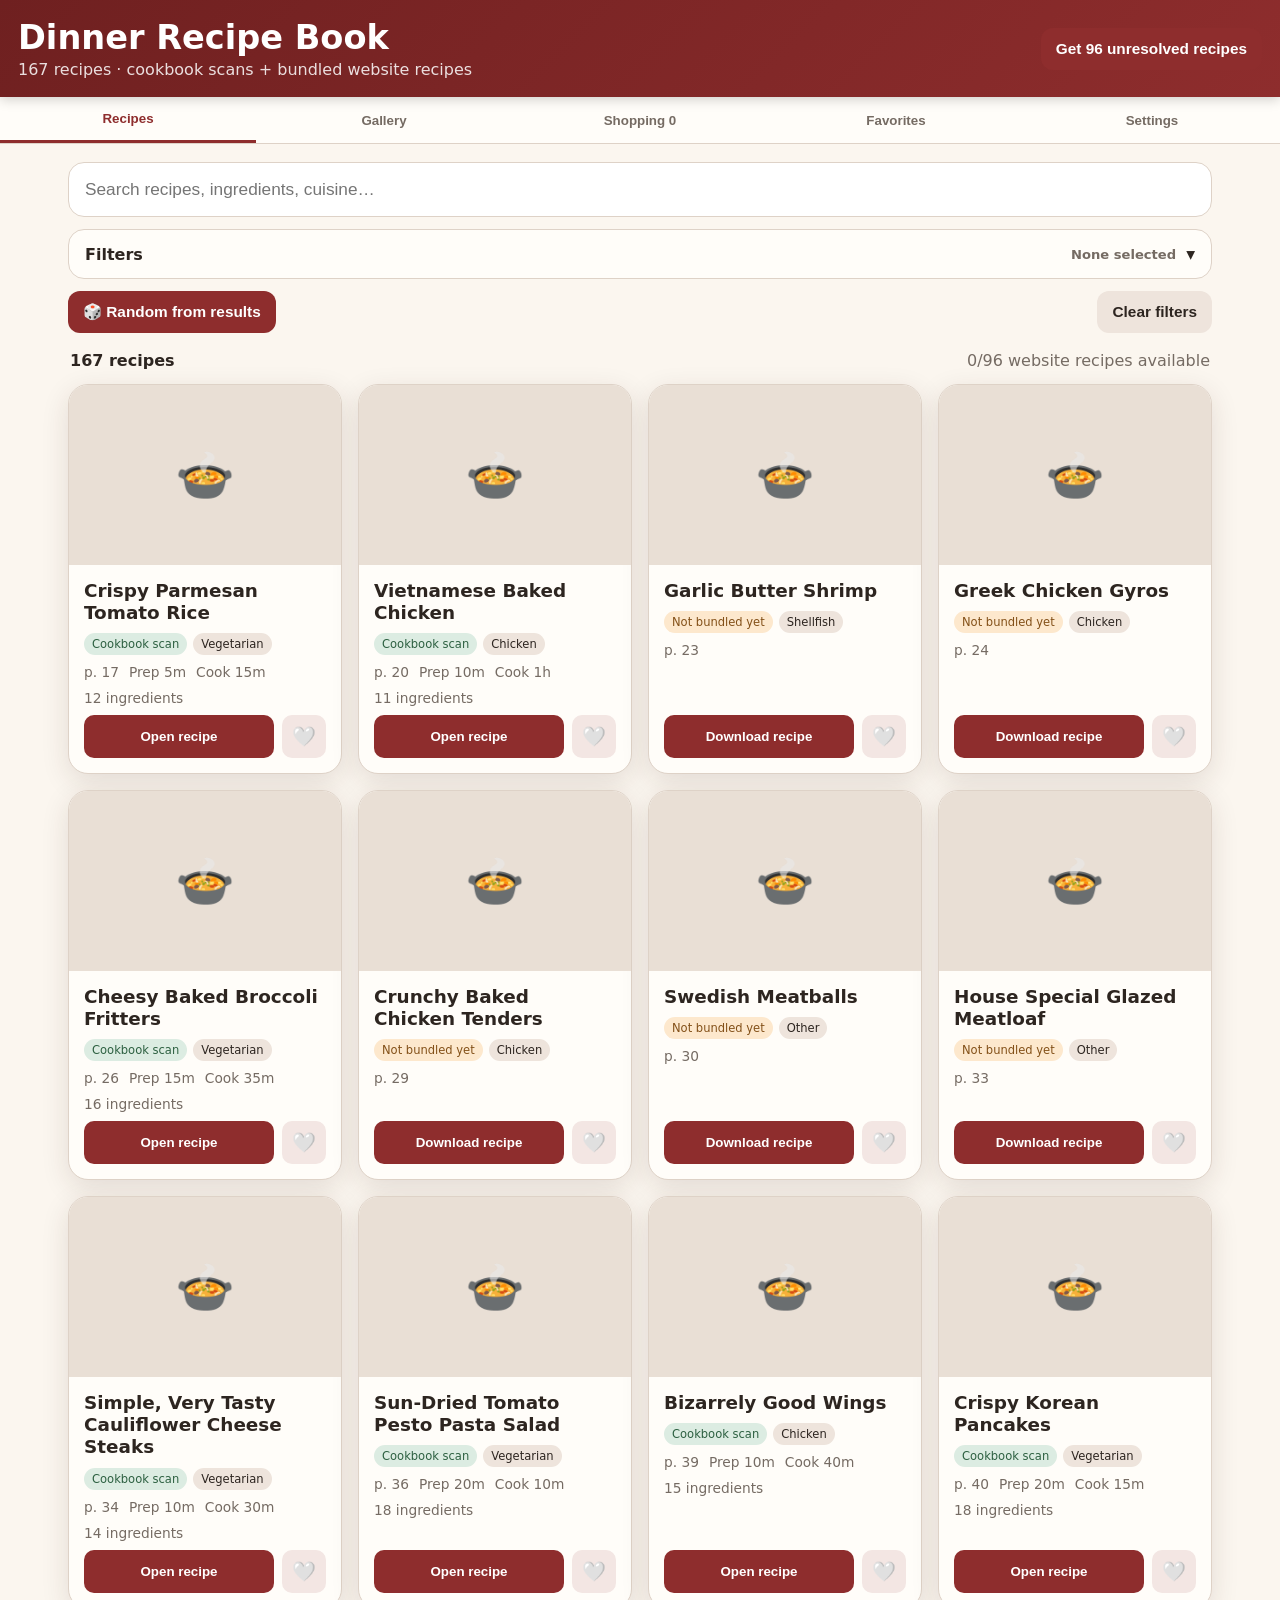
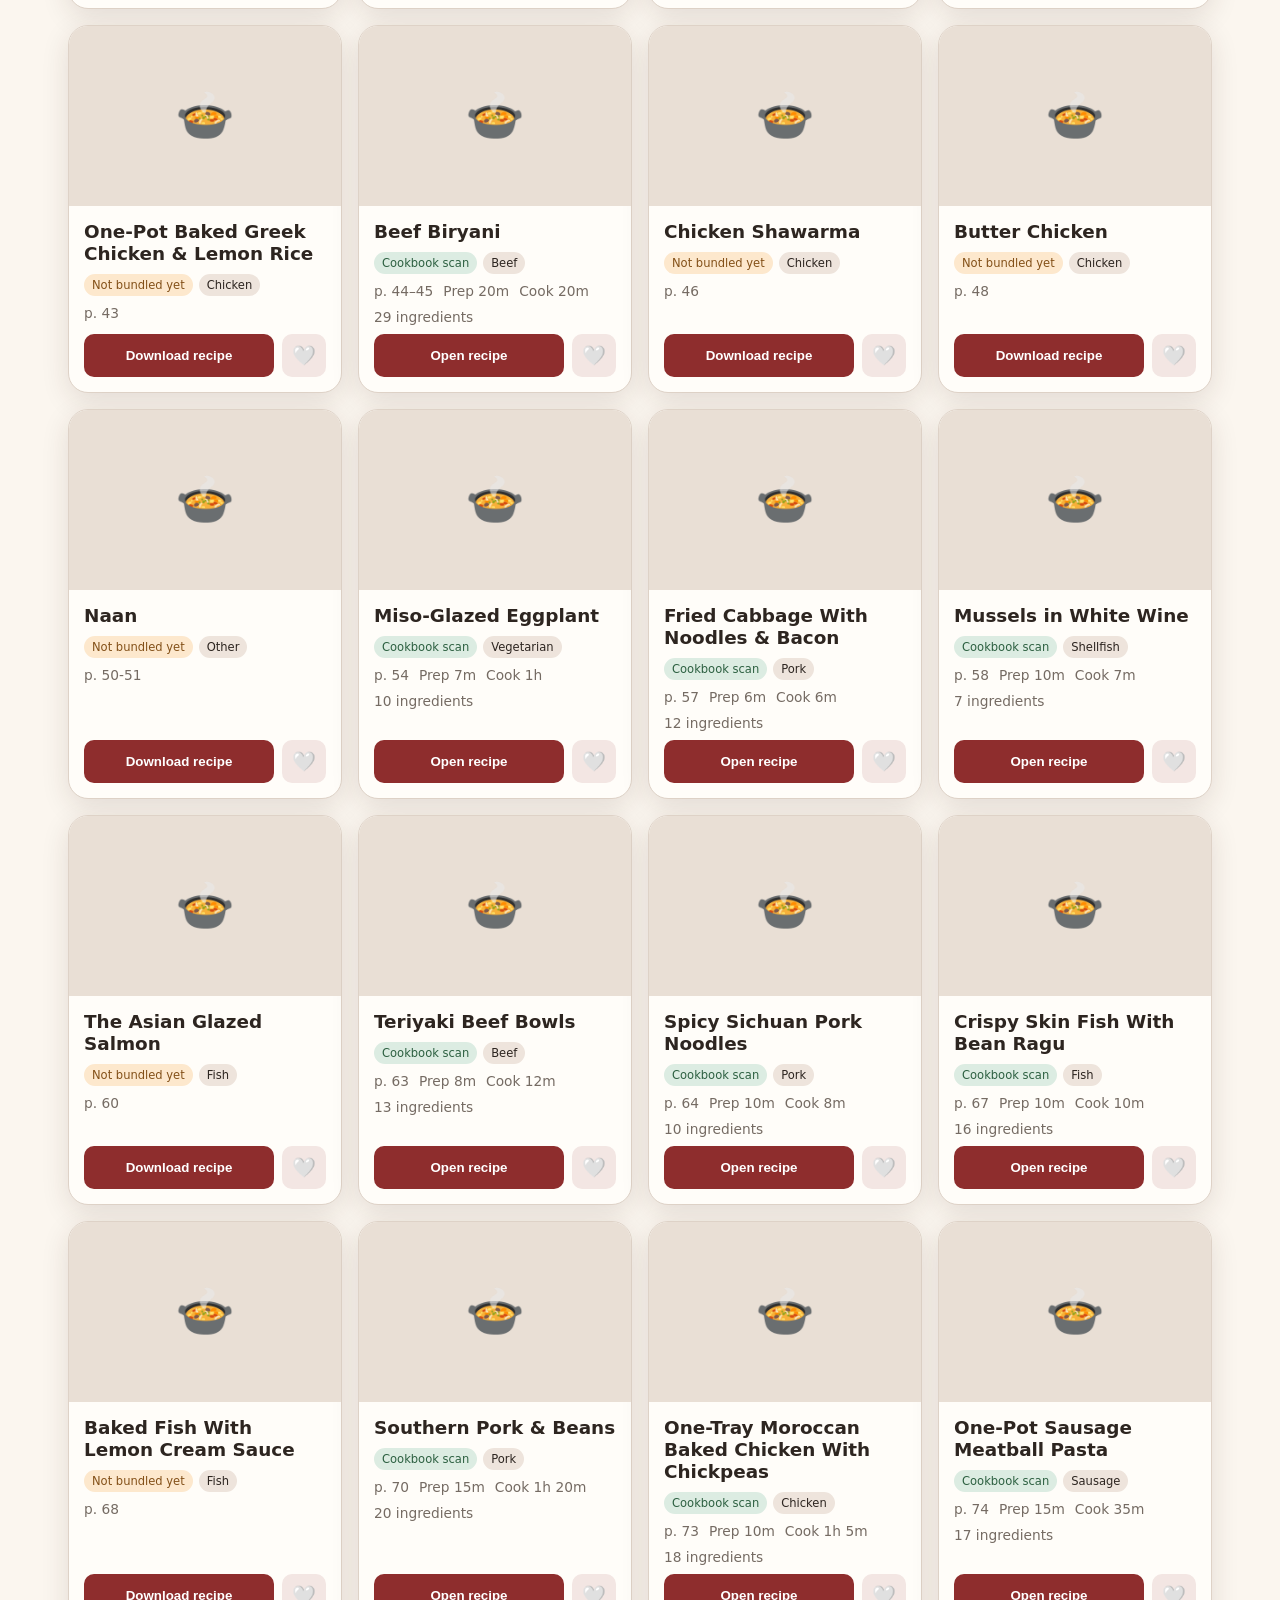
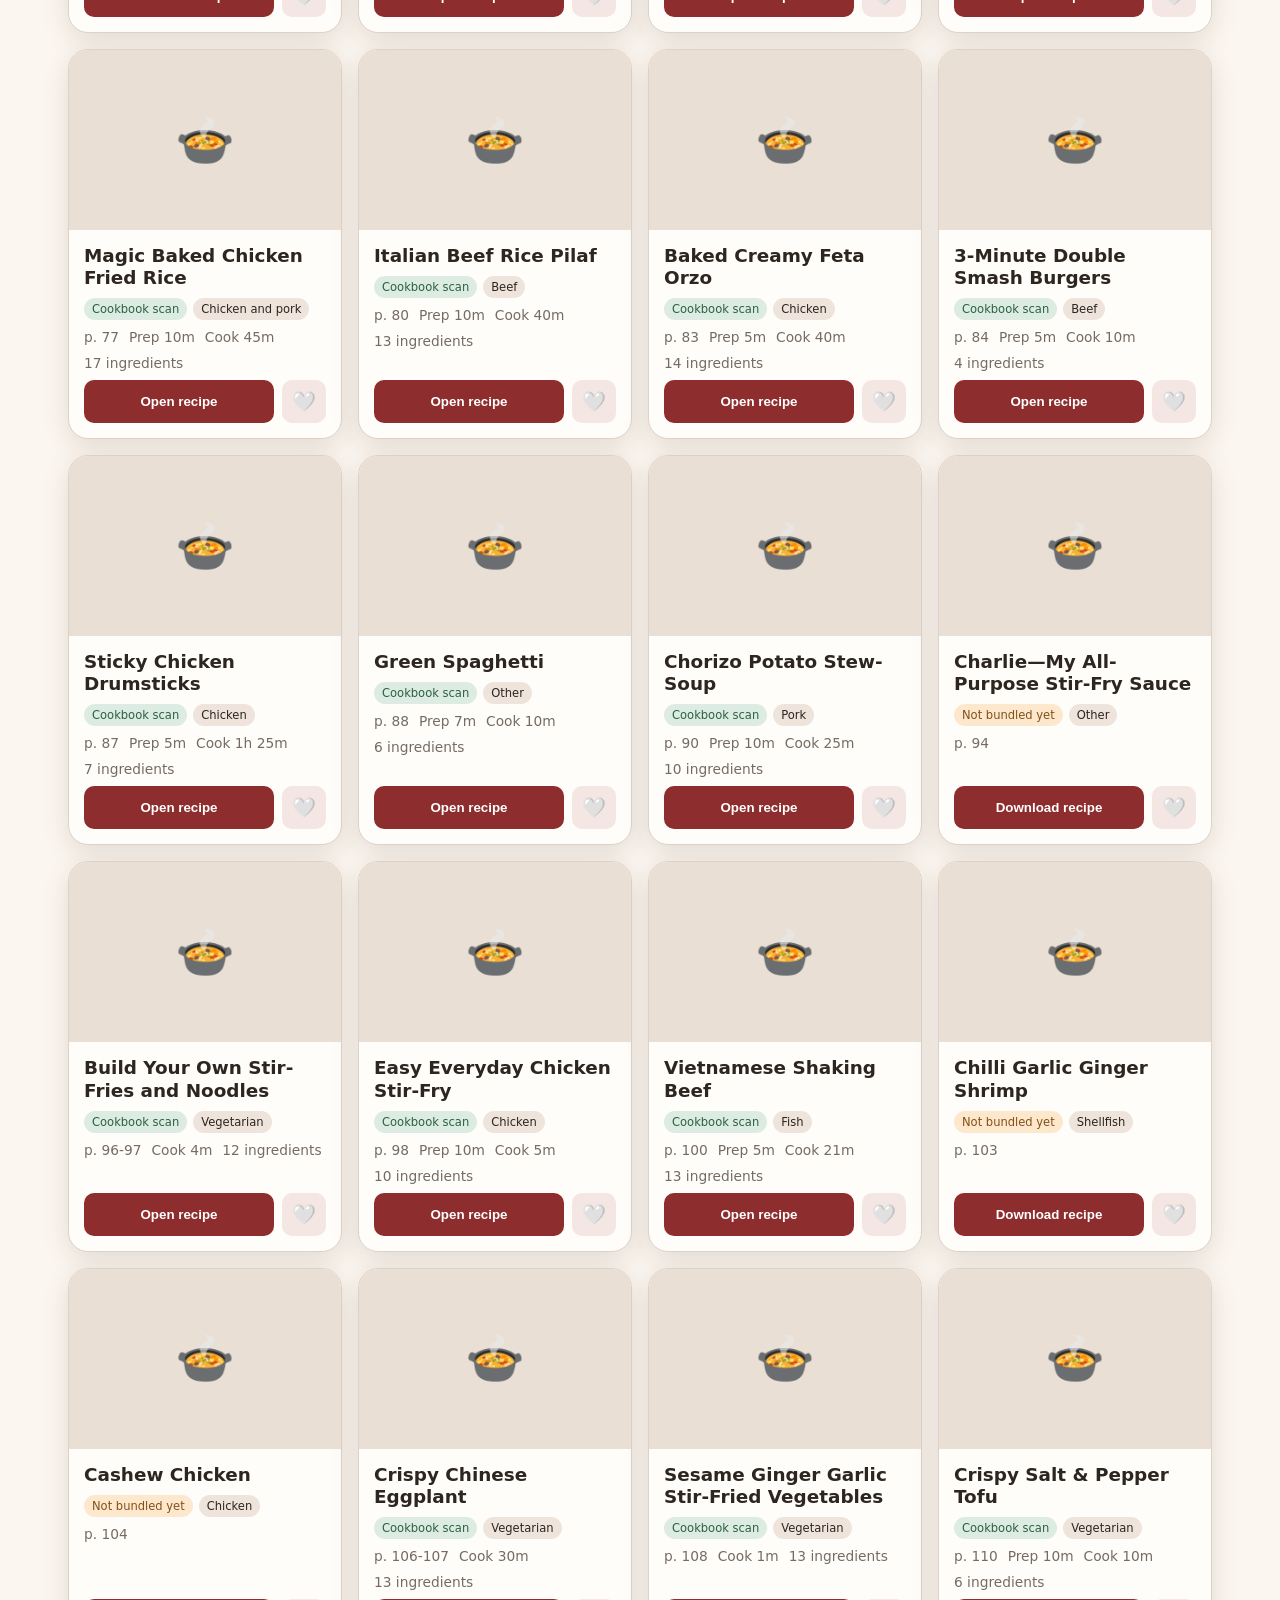
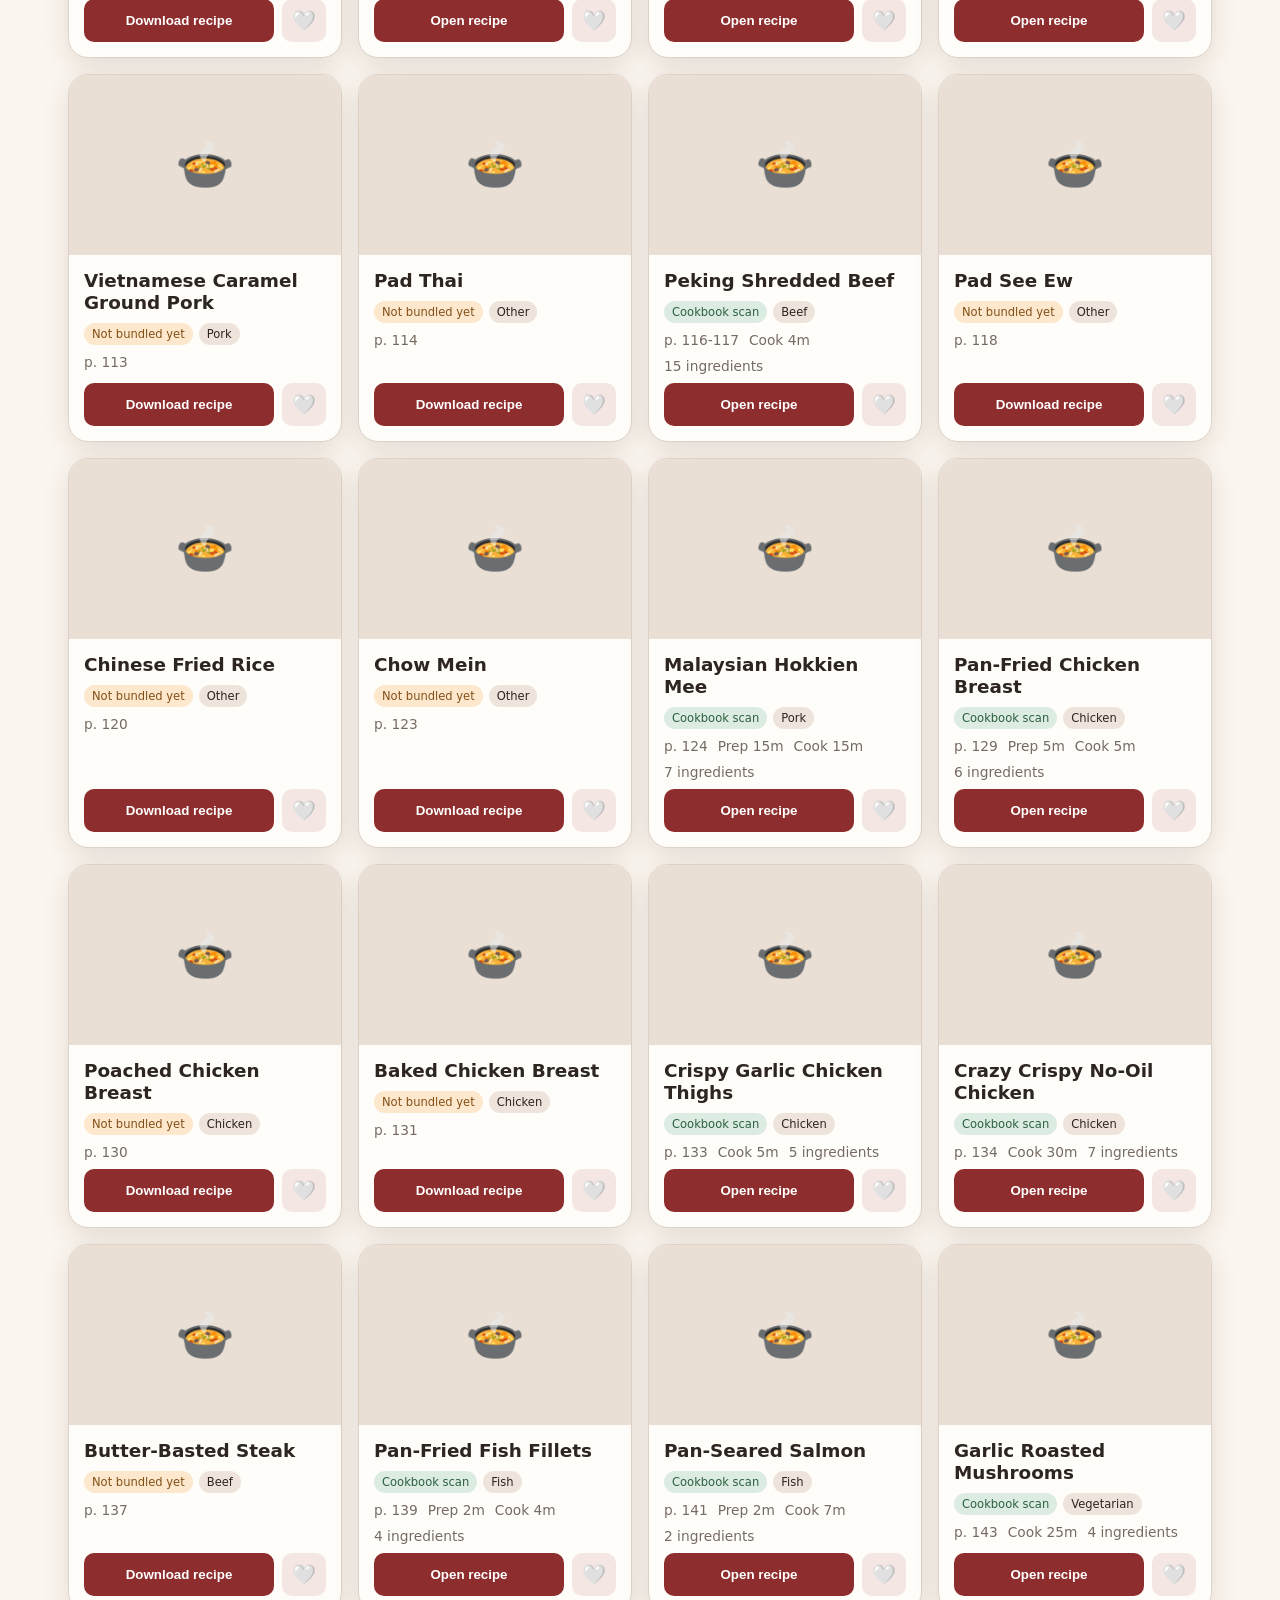
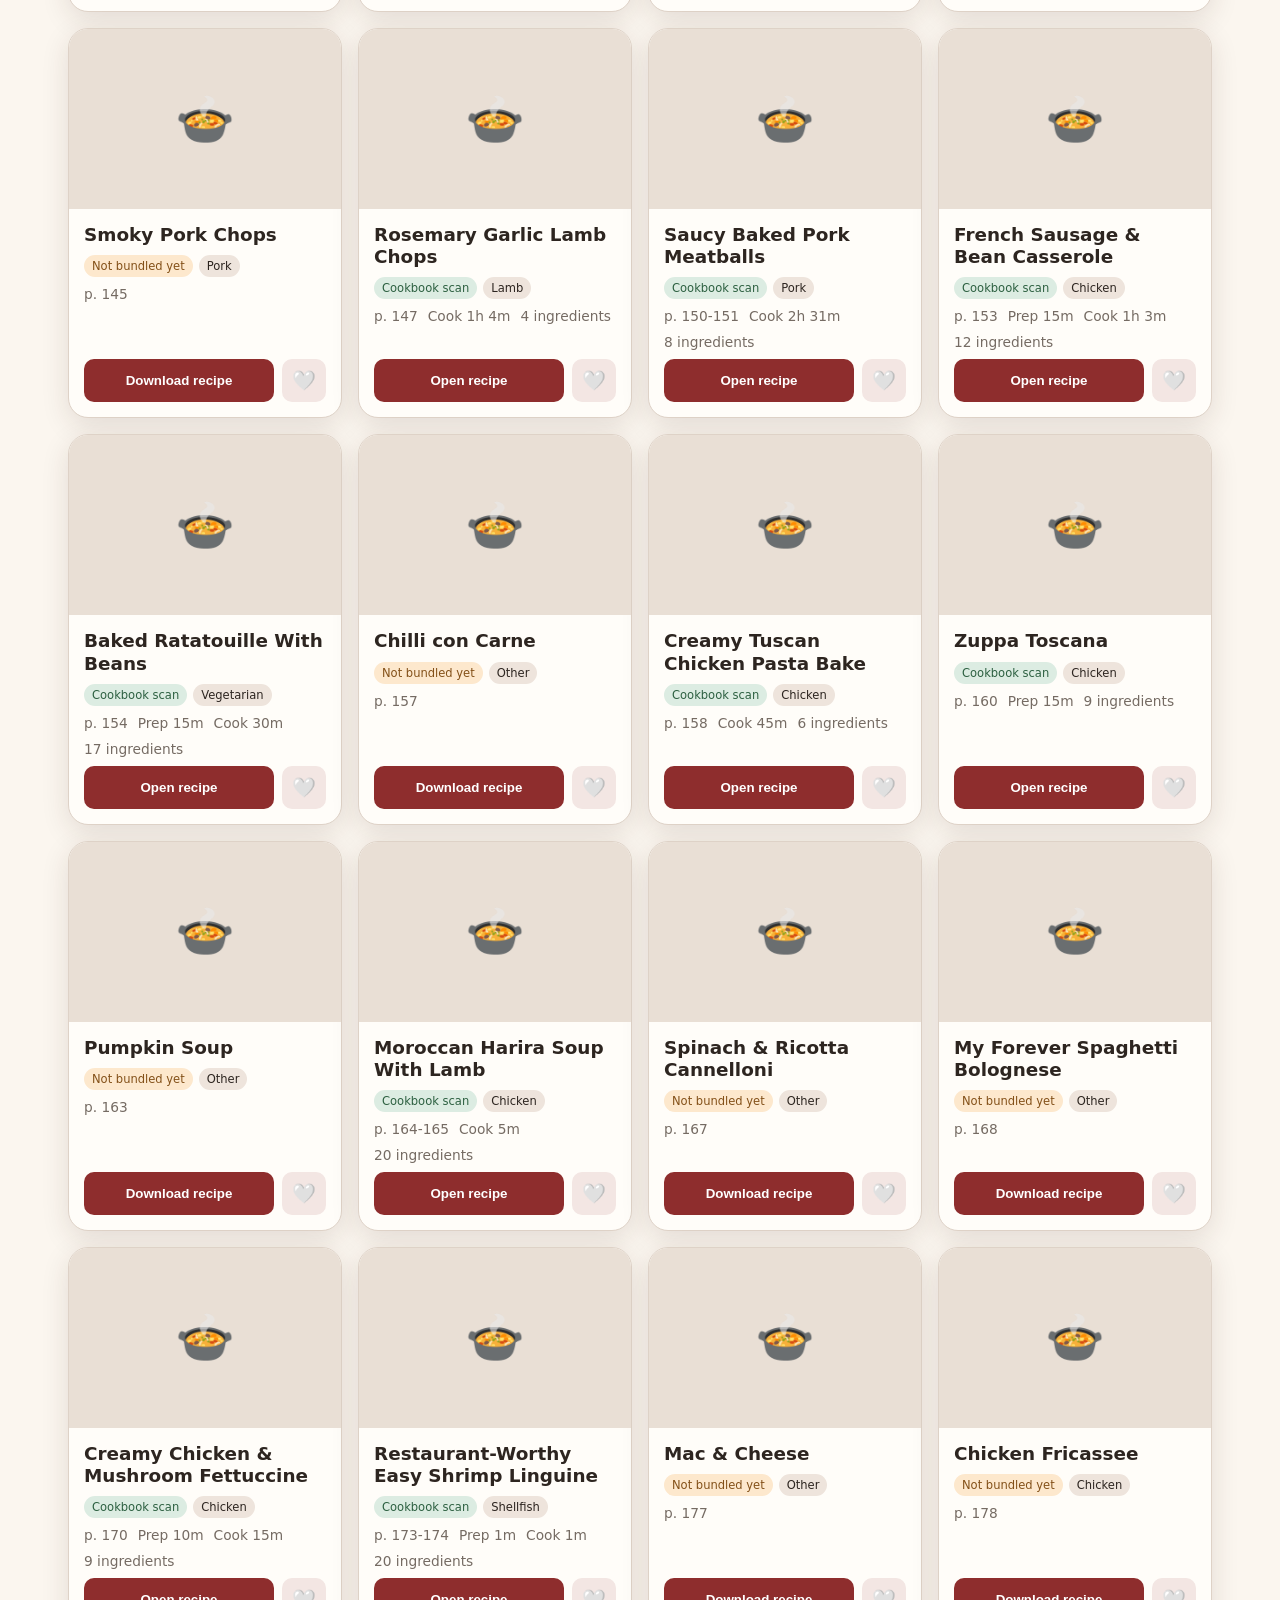
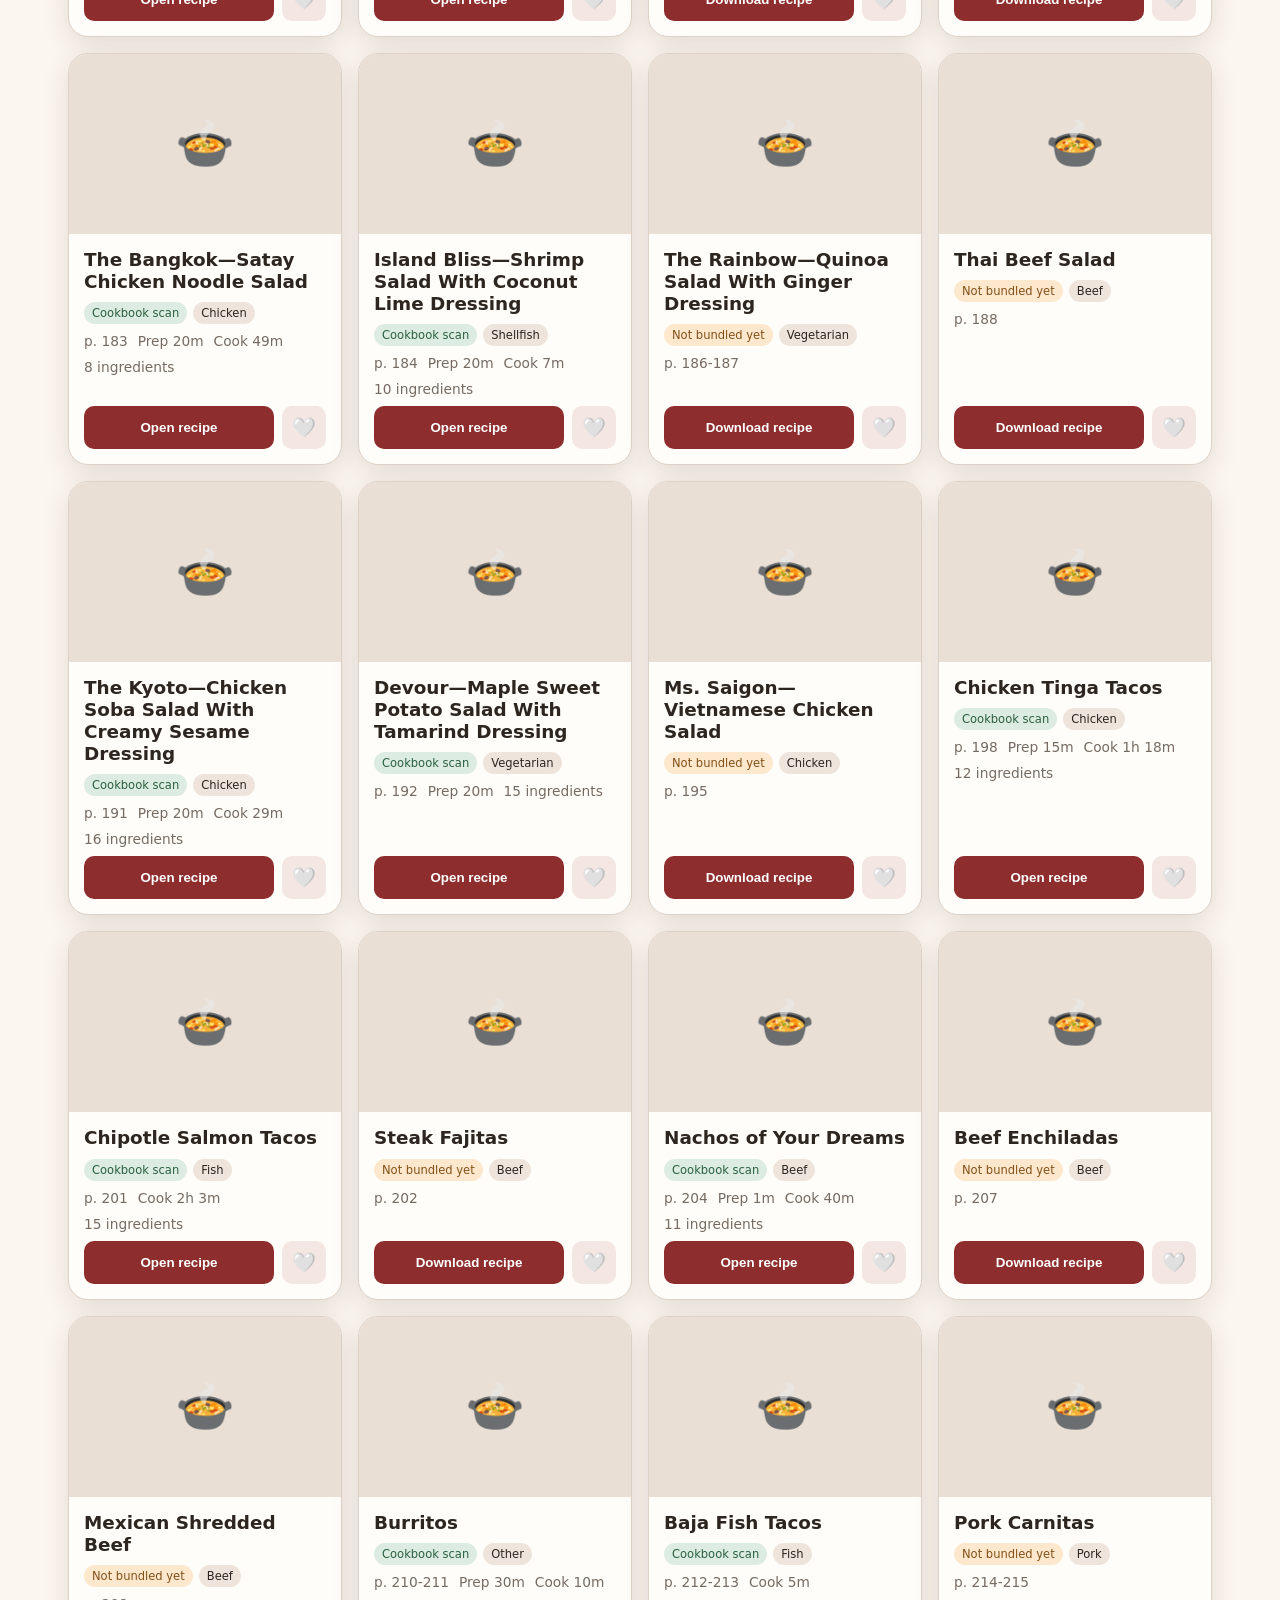
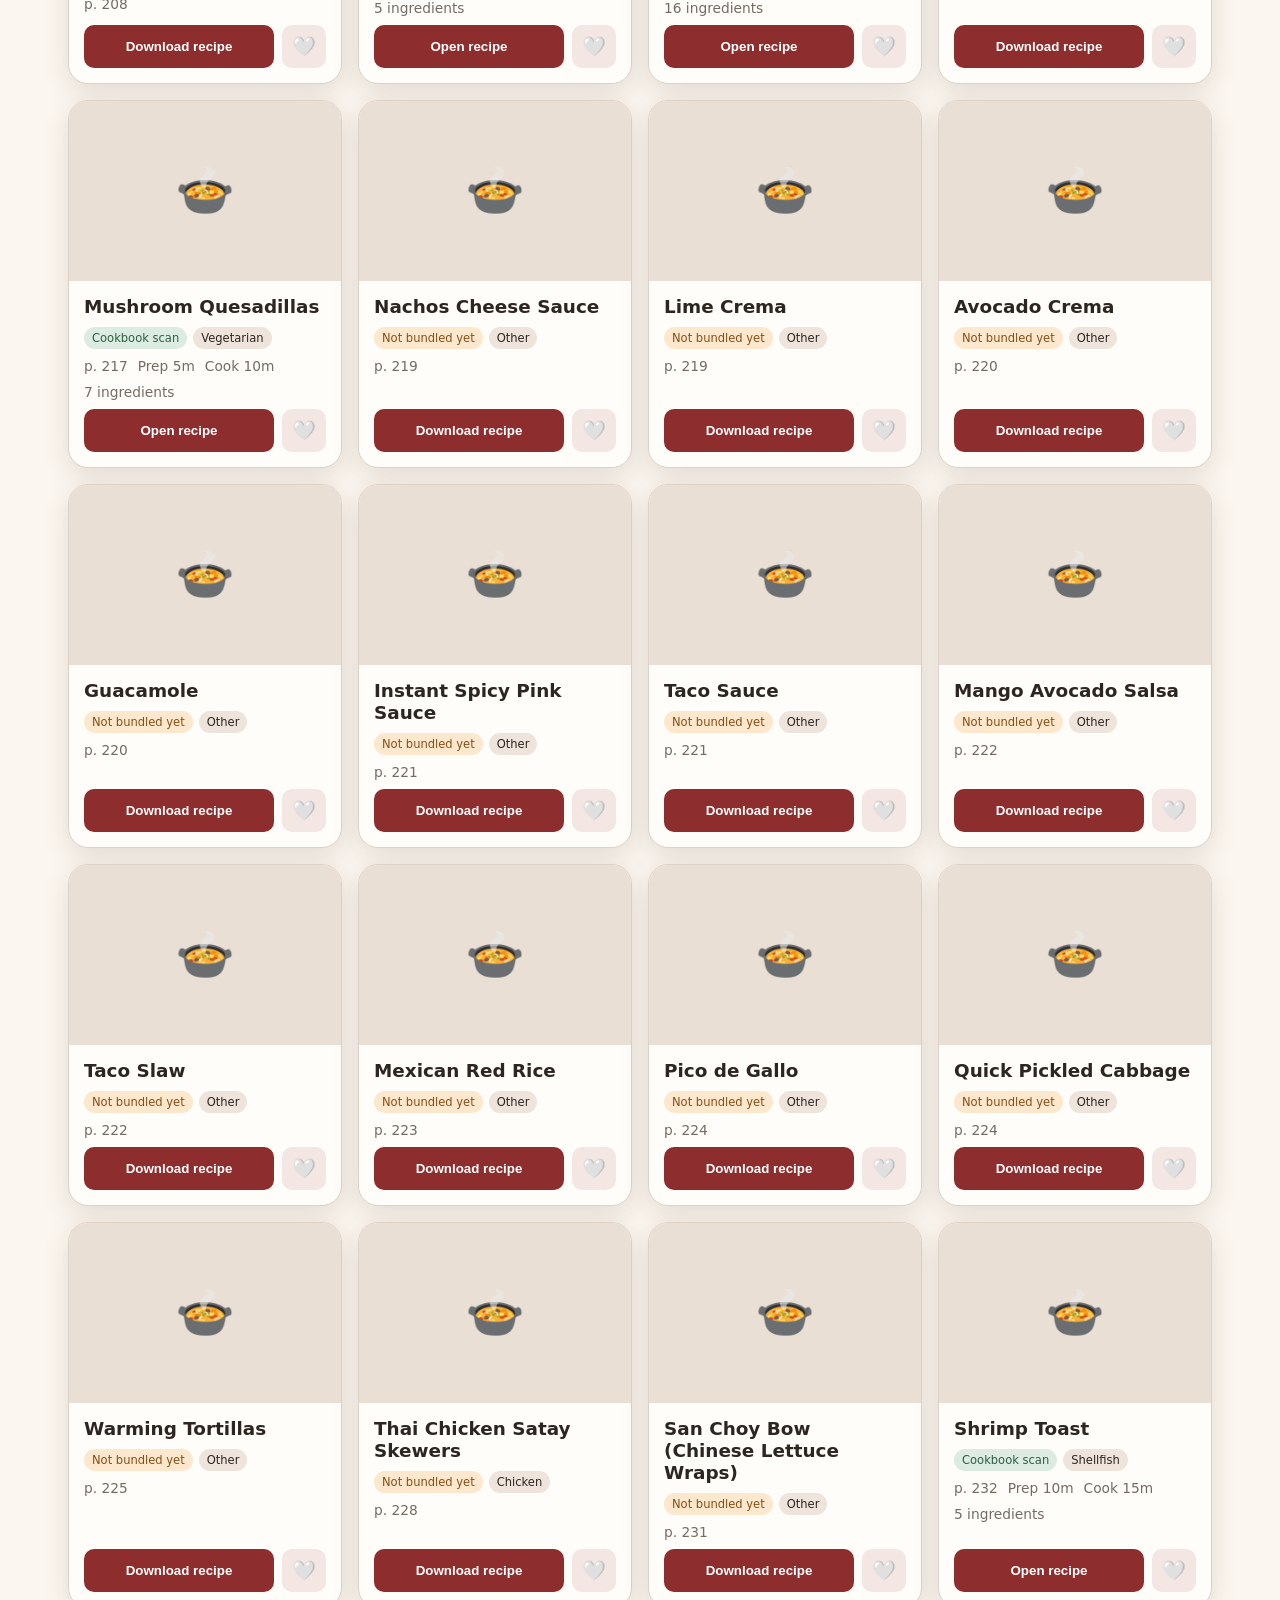
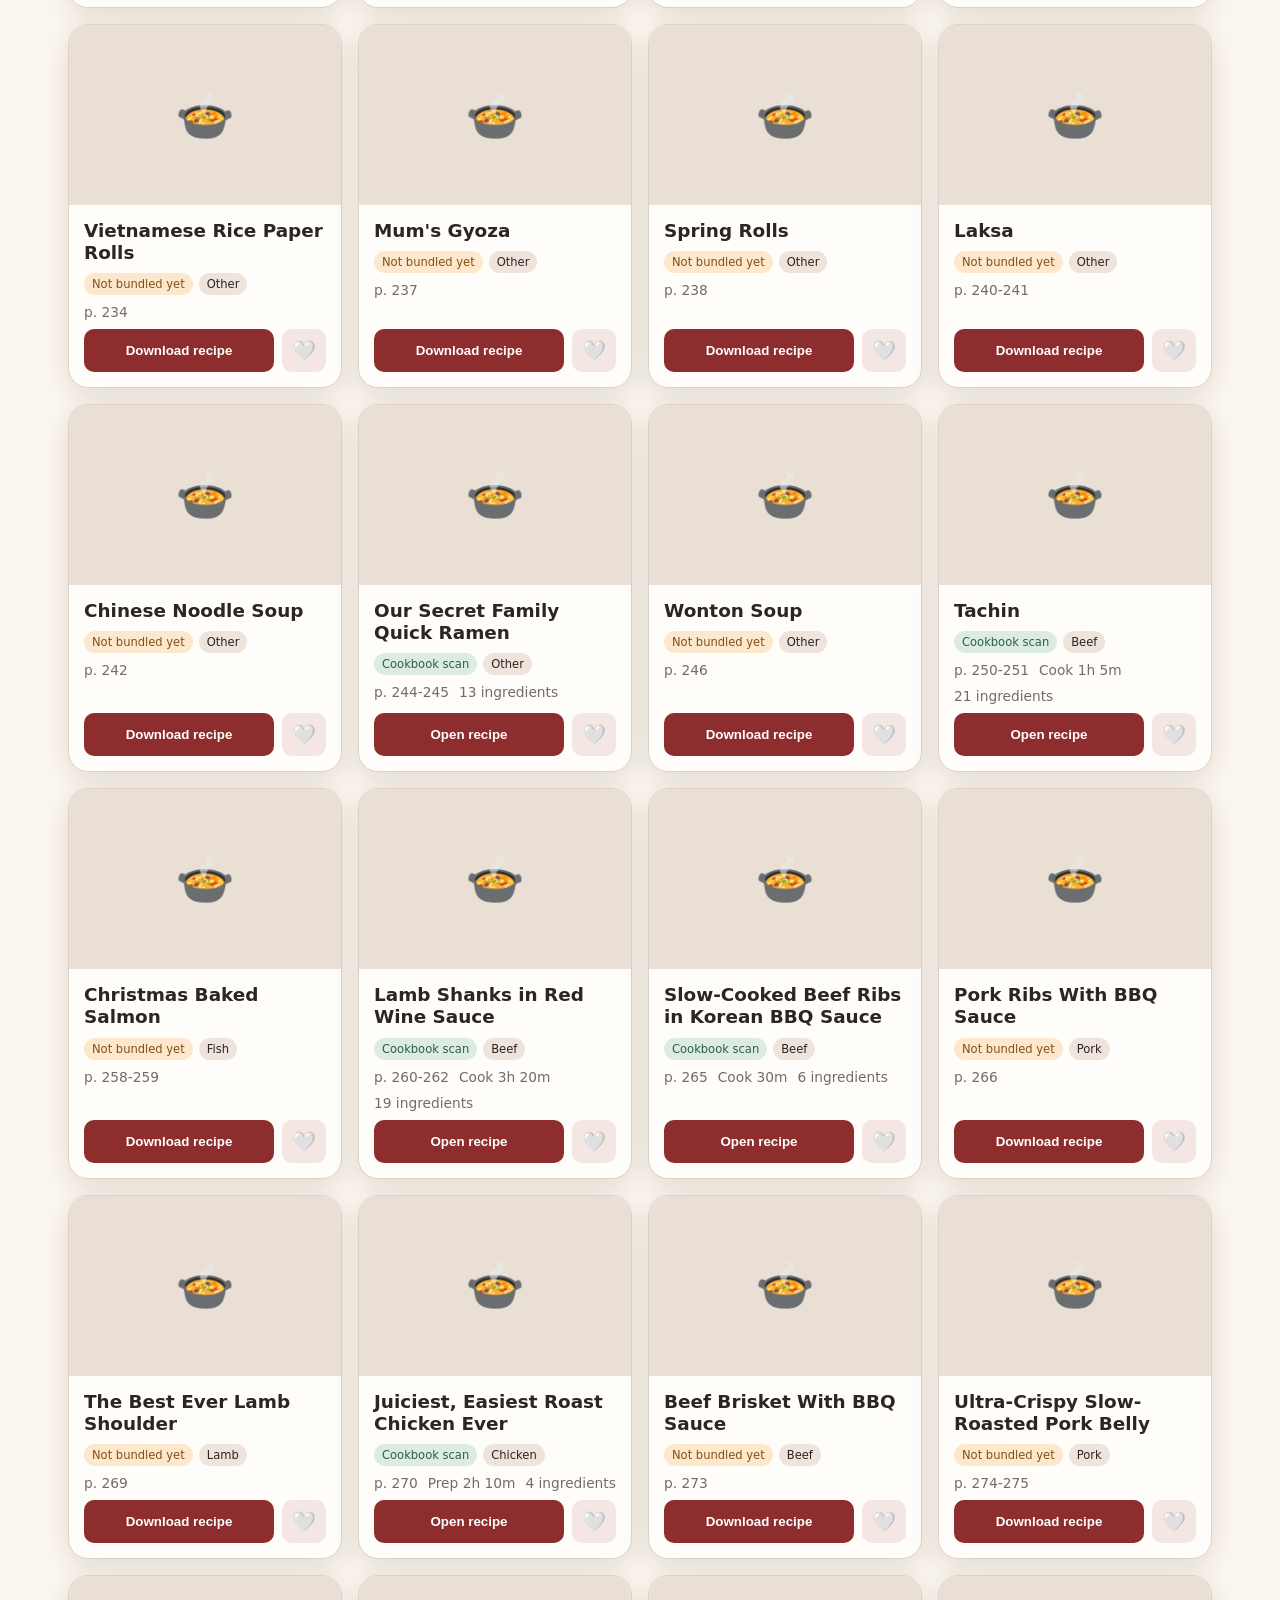
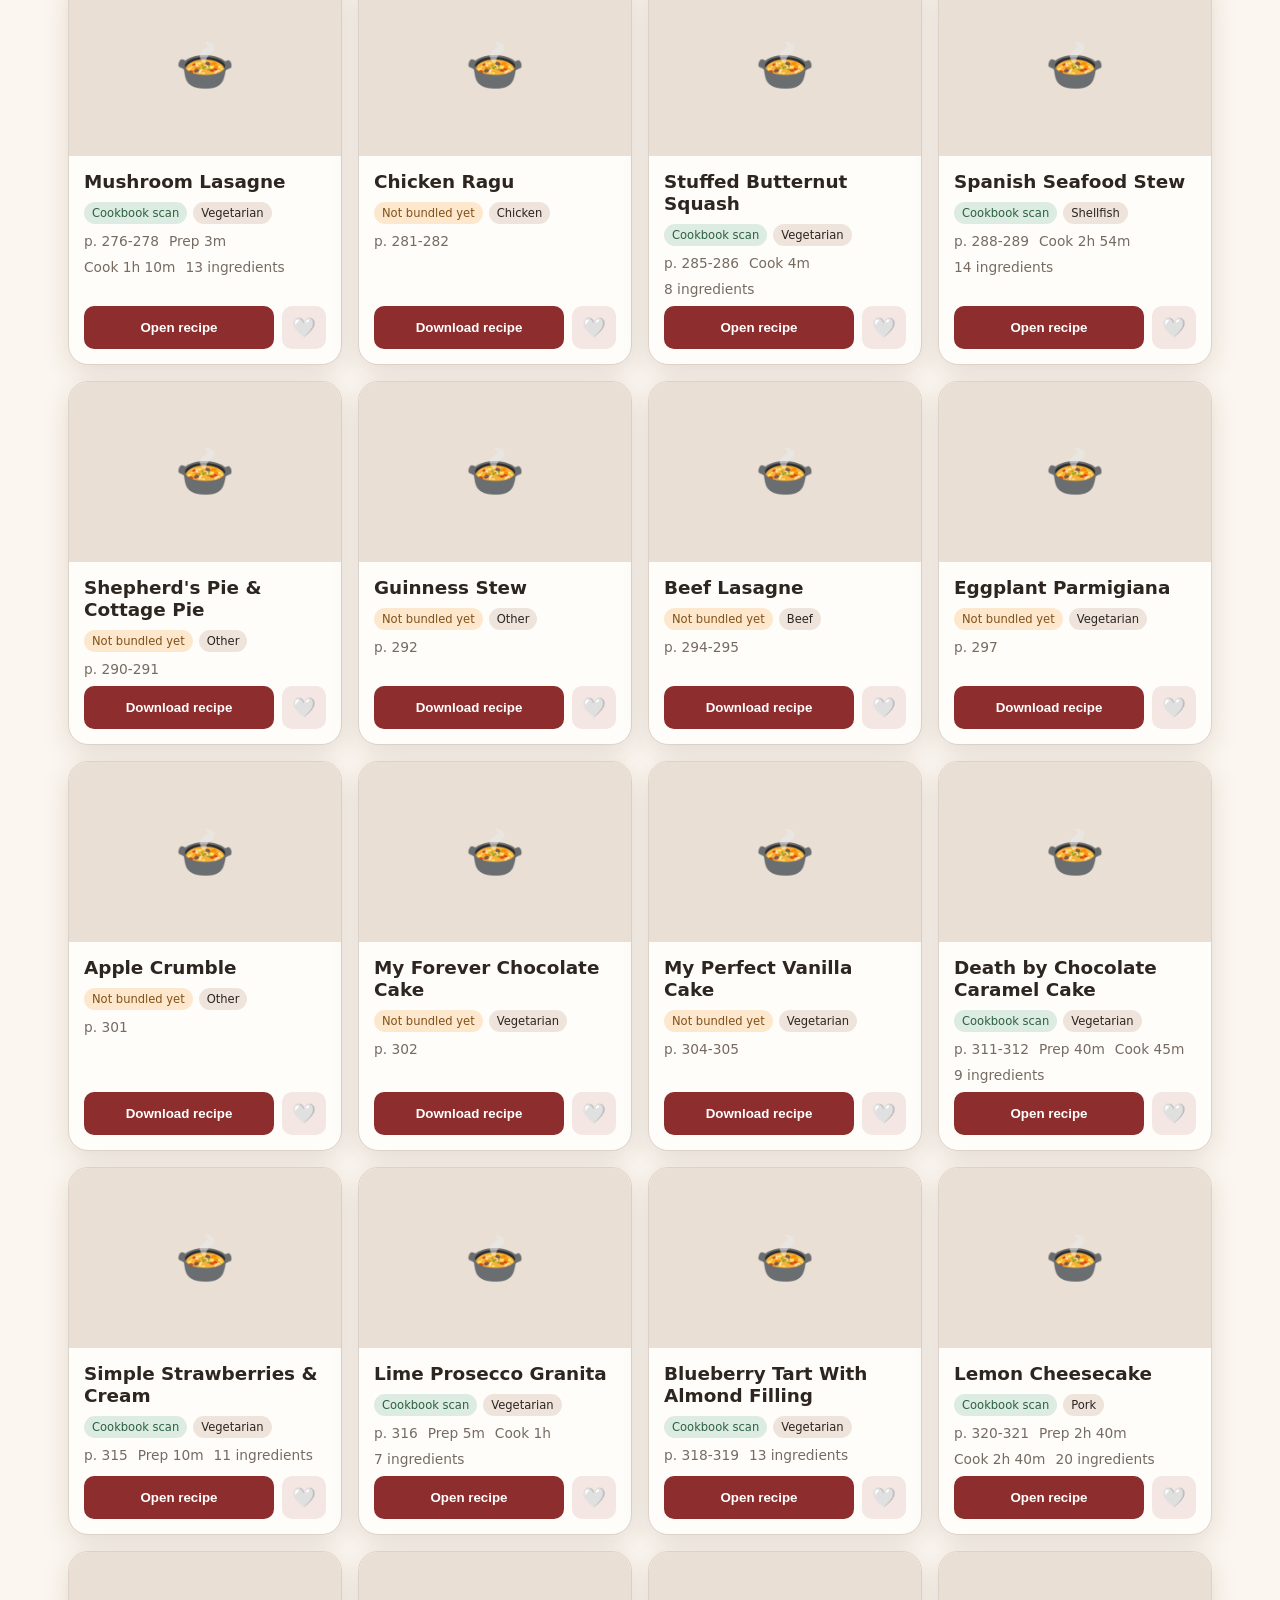
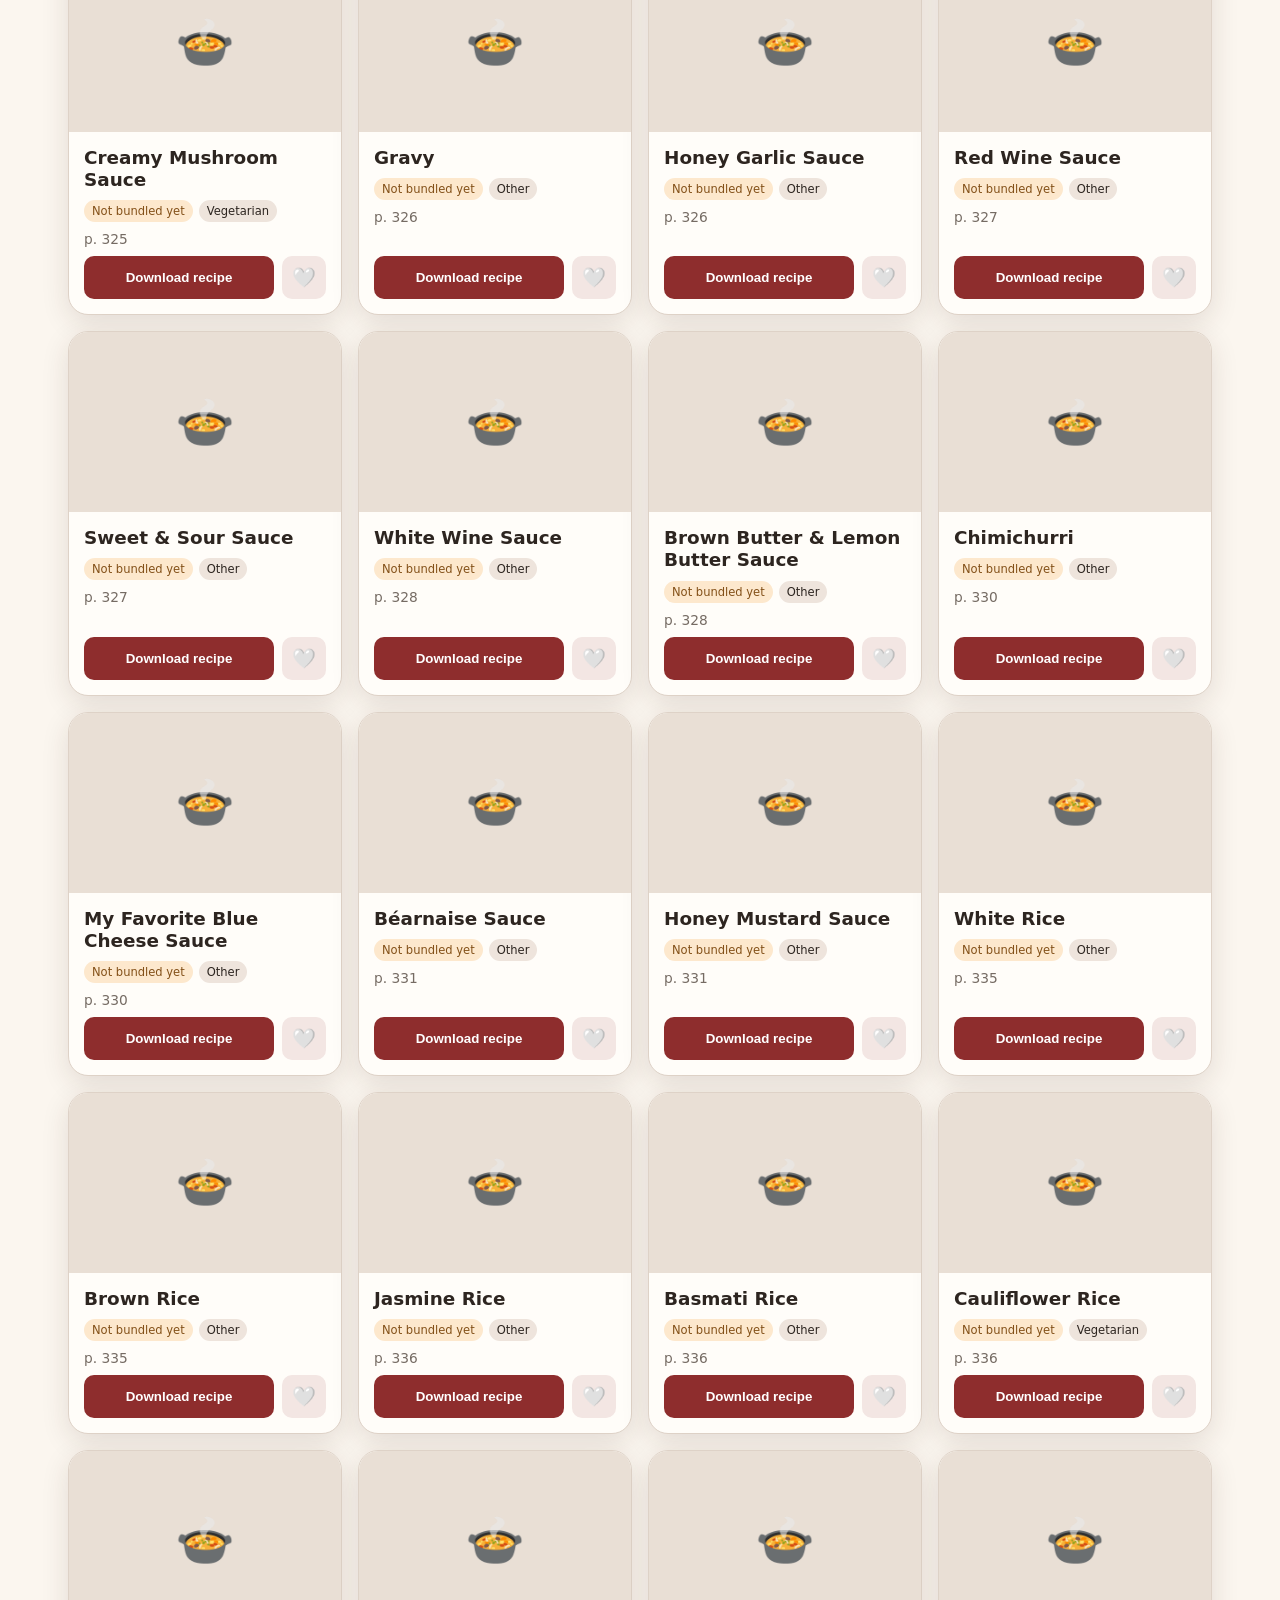
==== commit 88cfec95: "Add files via upload" ====
--- a/index.html
+++ b/index.html
@@ -8,7 +8,7 @@
   <link rel="manifest" href="manifest.webmanifest">
   <link rel="icon" href="assets/icon-192.png">
   <link rel="apple-touch-icon" href="assets/icon-192.png">
-  <link rel="stylesheet" href="styles.css?v=9">
+  <link rel="stylesheet" href="styles.css?v=10">
   <title>Dinner Recipe Book</title>
 </head>
 <body>
@@ -133,13 +133,12 @@
     <div class="gallery-toolbar">
       <div>
         <h2>Food gallery</h2>
-        <p class="muted">Tap a photo to open the recipe. Your own meal photo is shown first when one has been saved.</p>
+        <p class="muted">Tap a food photo to open the recipe. Your own meal photo is shown first when one has been saved. Cookbook page scans remain available inside the recipe for reference.</p>
       </div>
       <label>Photo source
         <select id="gallerySourceFilter">
           <option value="">All available photos</option>
           <option value="publisher">Website food photos</option>
-          <option value="cookbook">Cookbook scans</option>
           <option value="mine">My meal photos</option>
         </select>
       </label>
@@ -195,8 +194,8 @@
 <div id="toast" class="toast hidden"></div>
 
 <script src="recipes-data.js?v=9"></script>
-<script src="website-recipes.js?v=9"></script>
-<script src="website-assets.js?v=9"></script>
-<script src="app.js?v=9"></script>
+<script src="website-recipes.js?v=10"></script>
+<script src="website-assets.js?v=10"></script>
+<script src="app.js?v=10"></script>
 </body>
 </html>
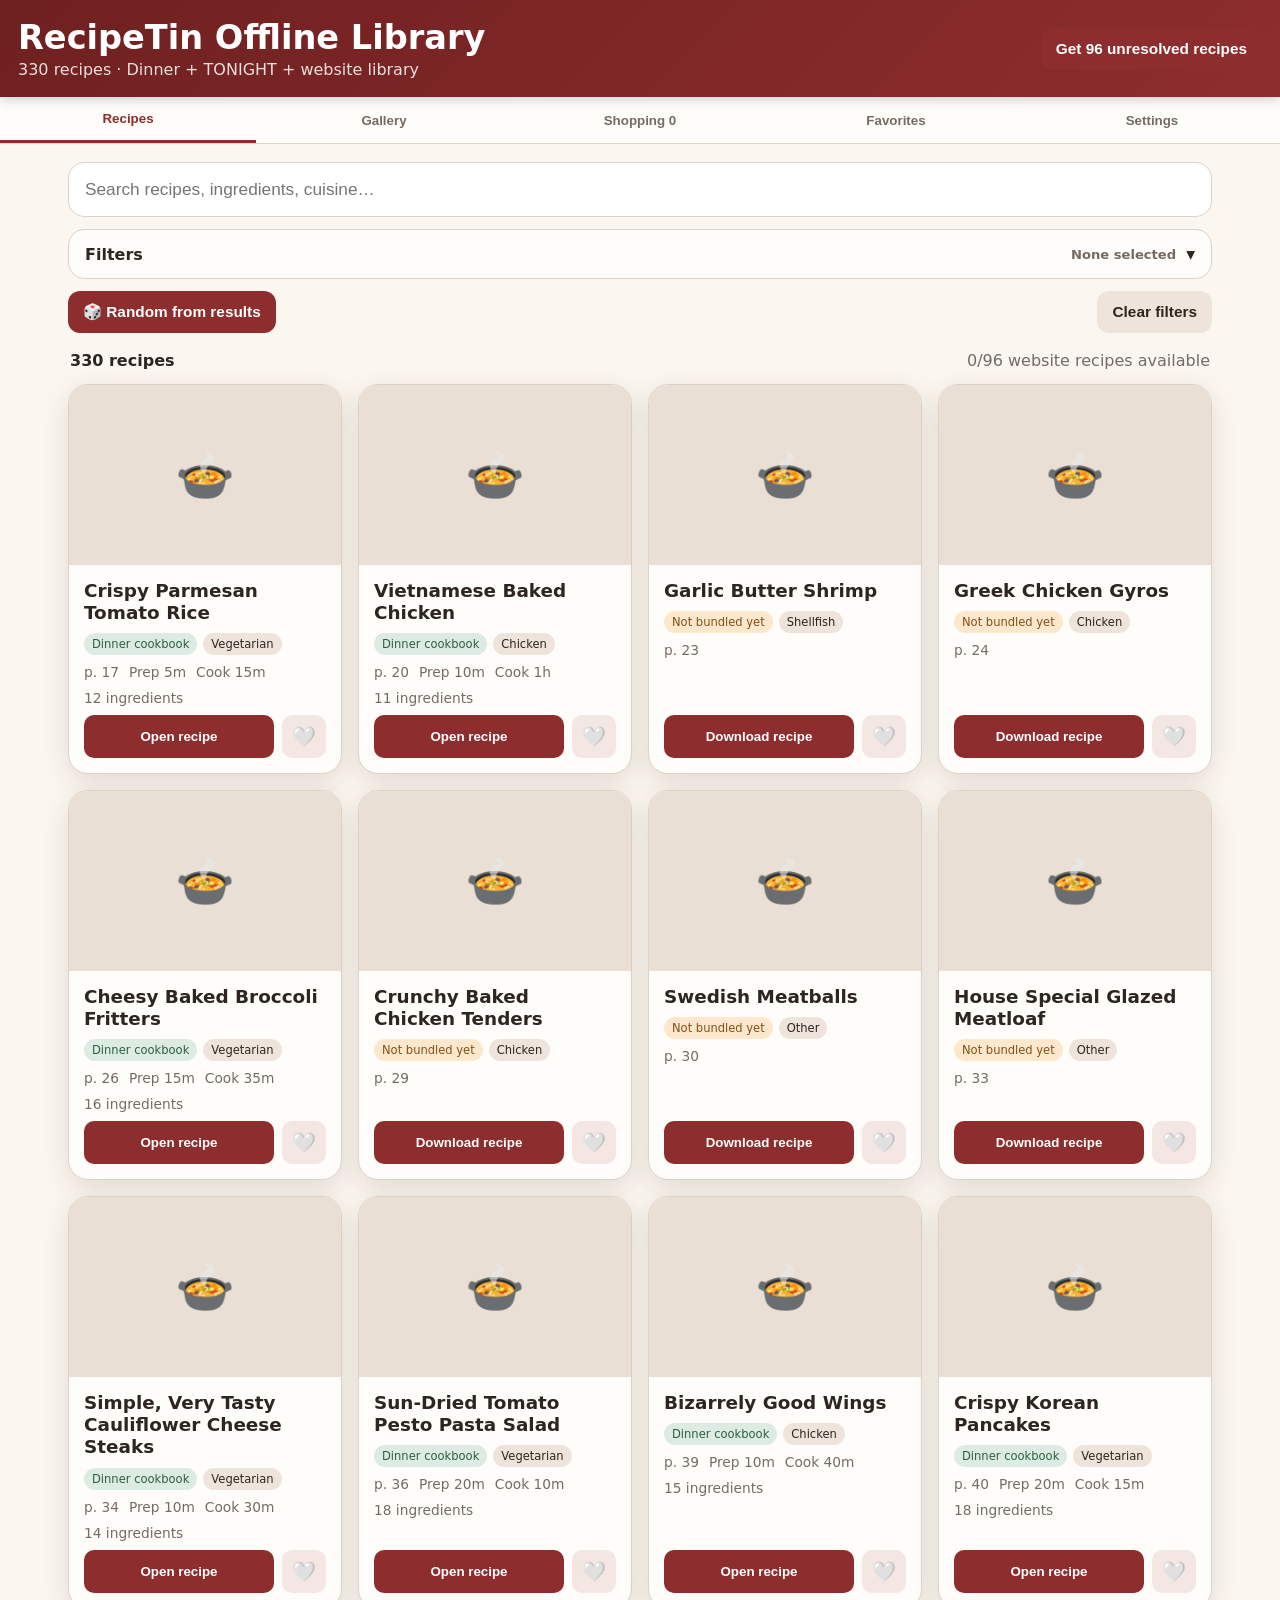
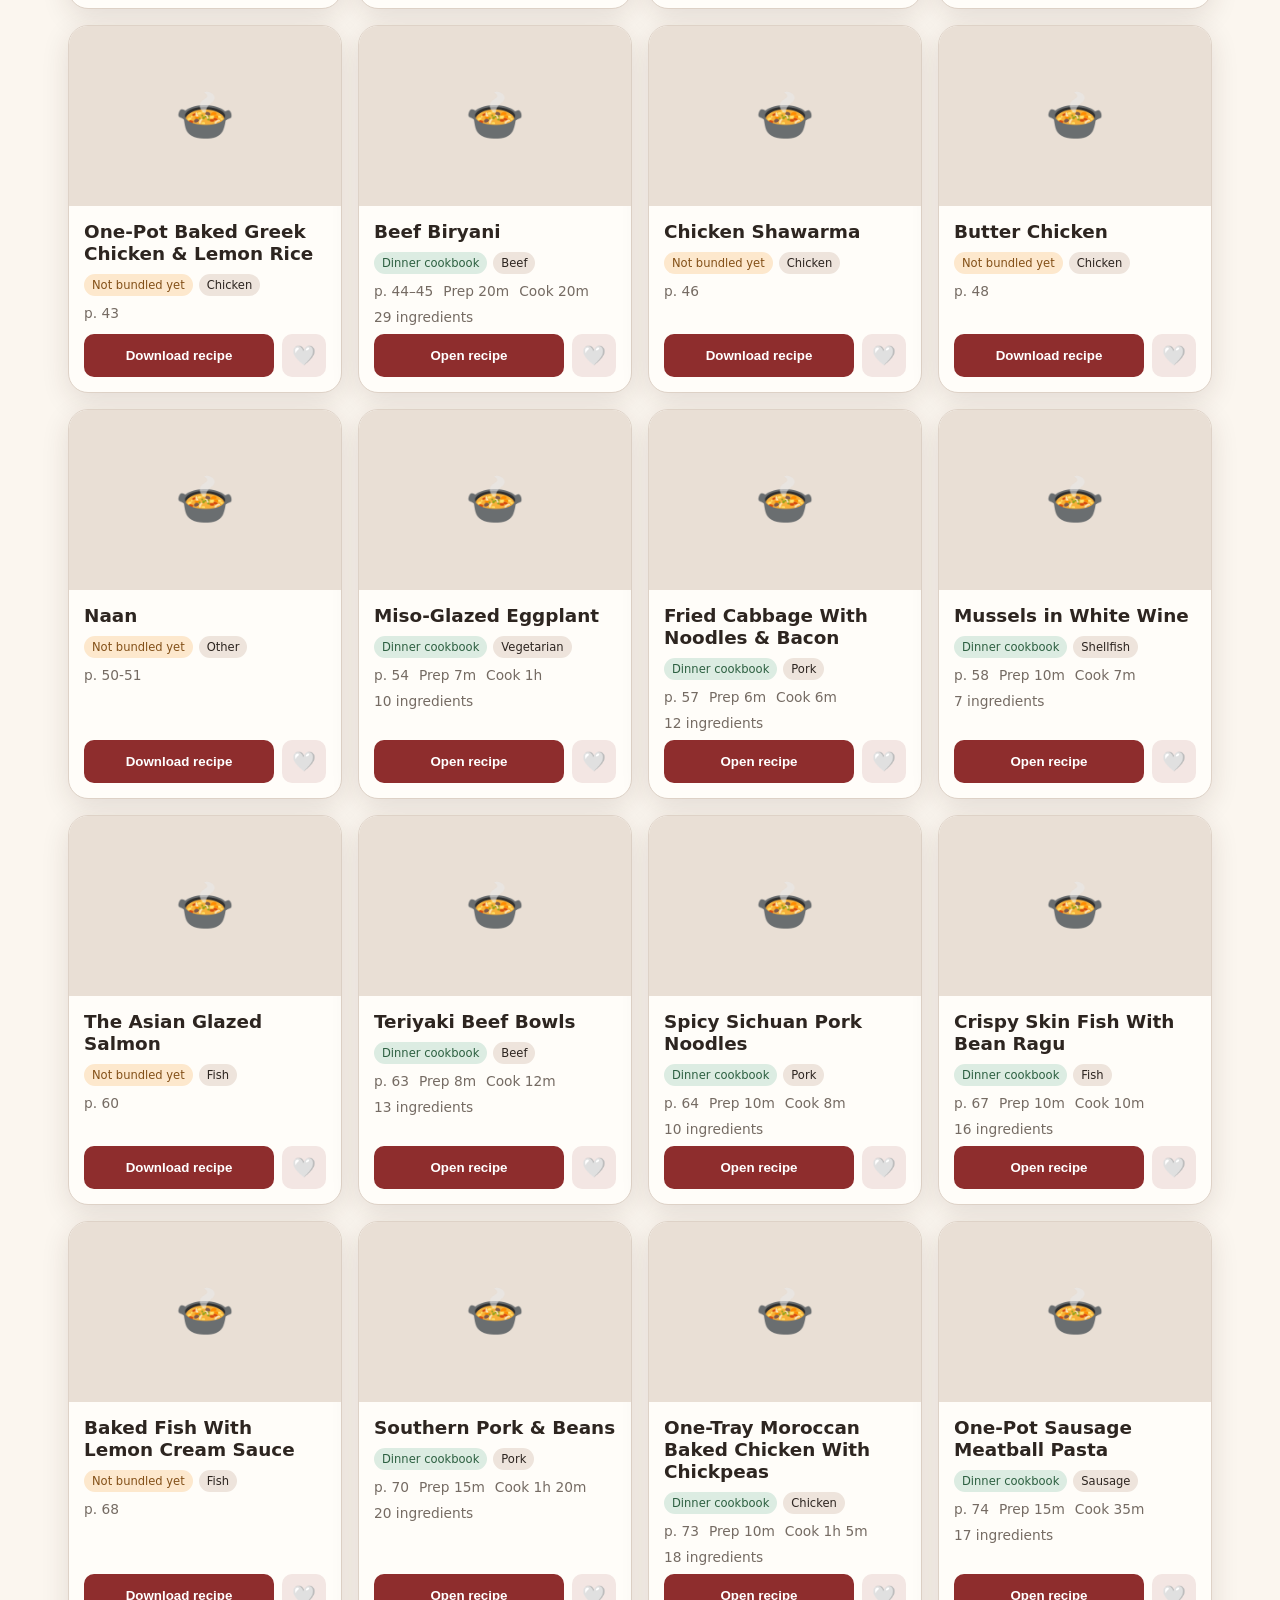
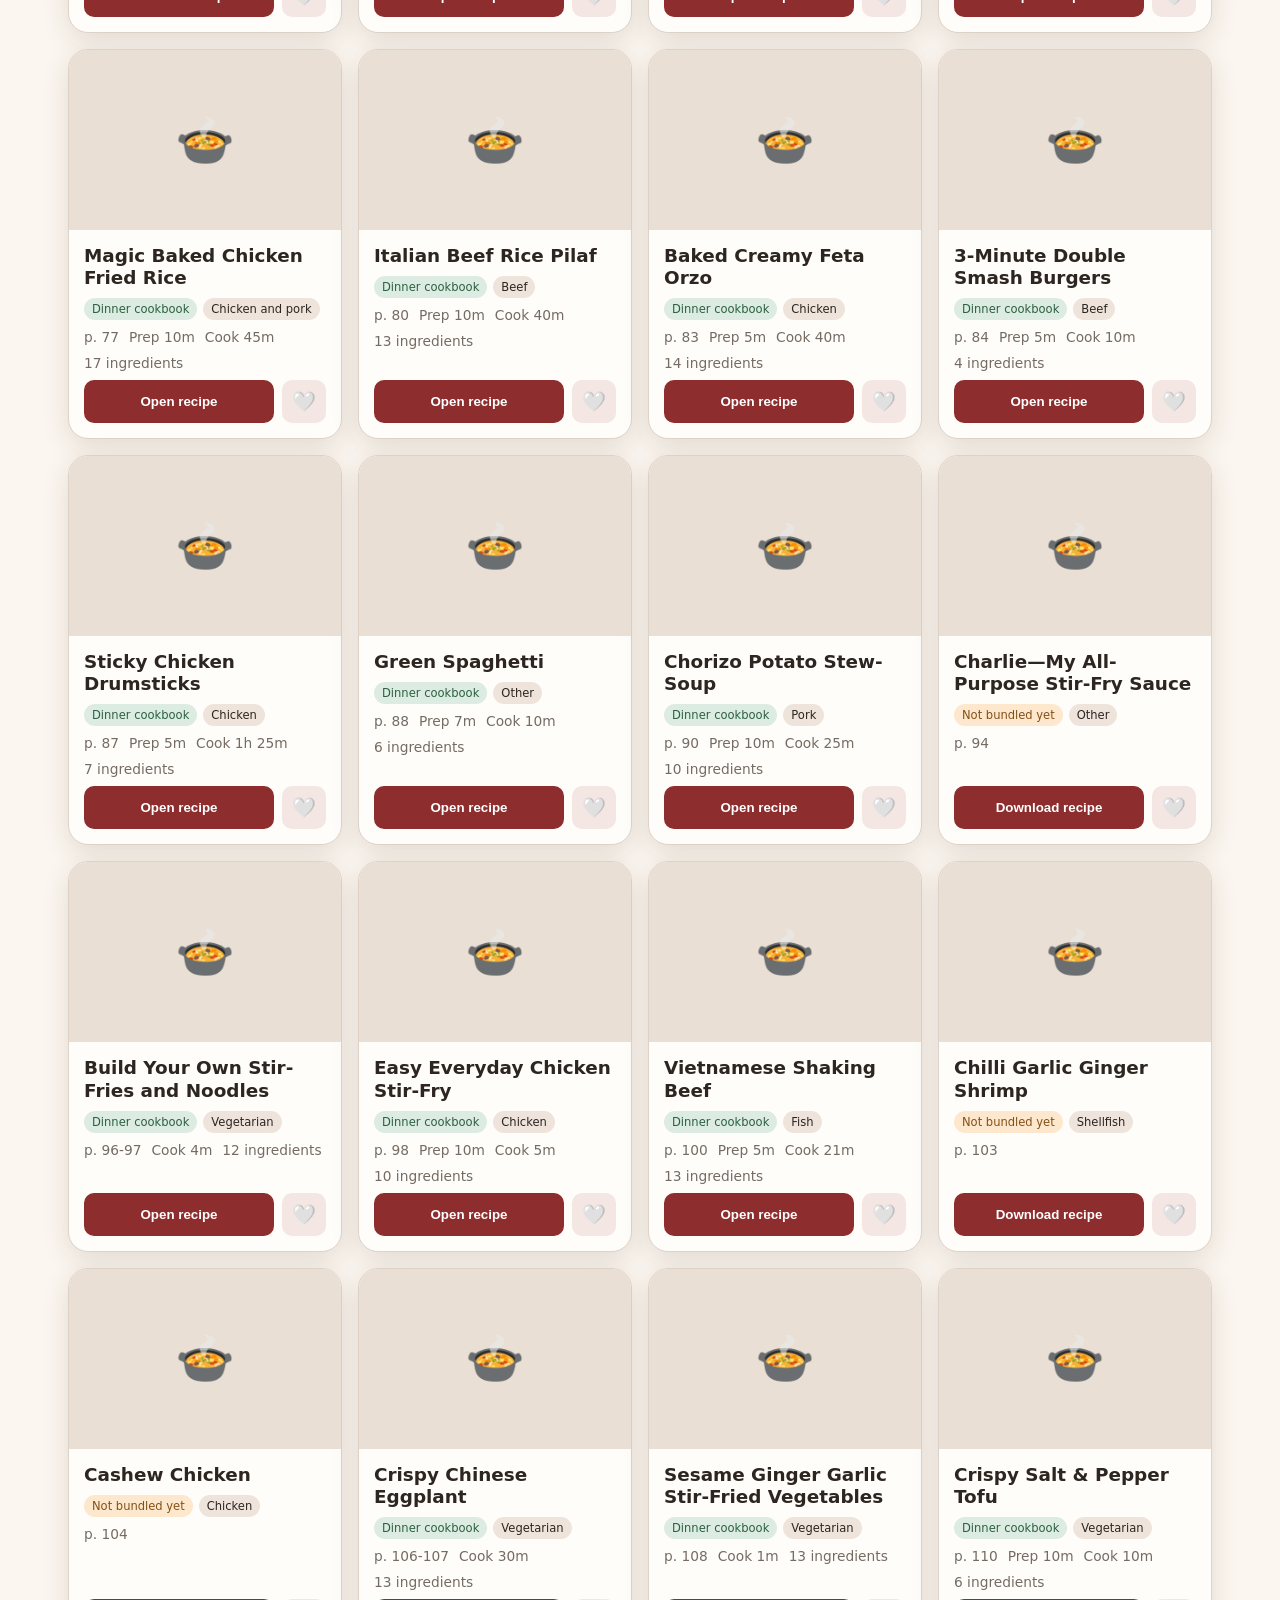
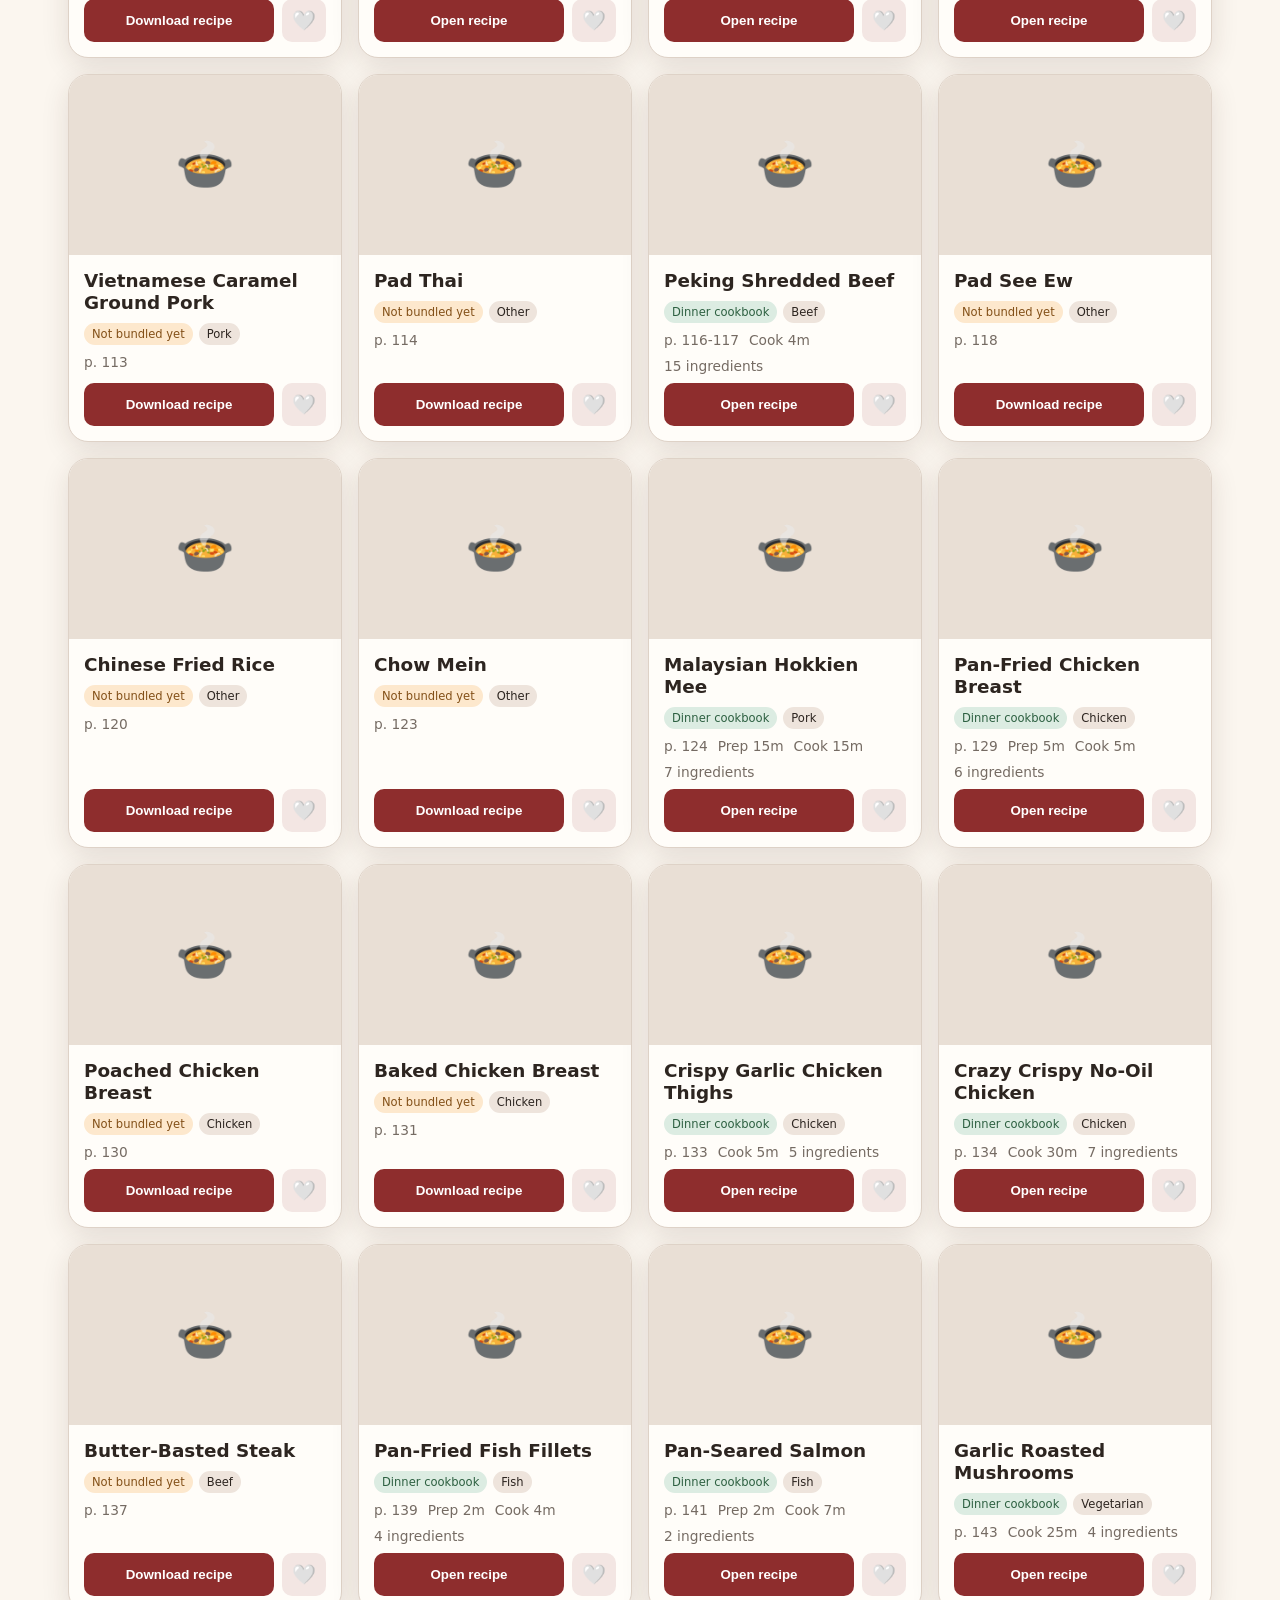
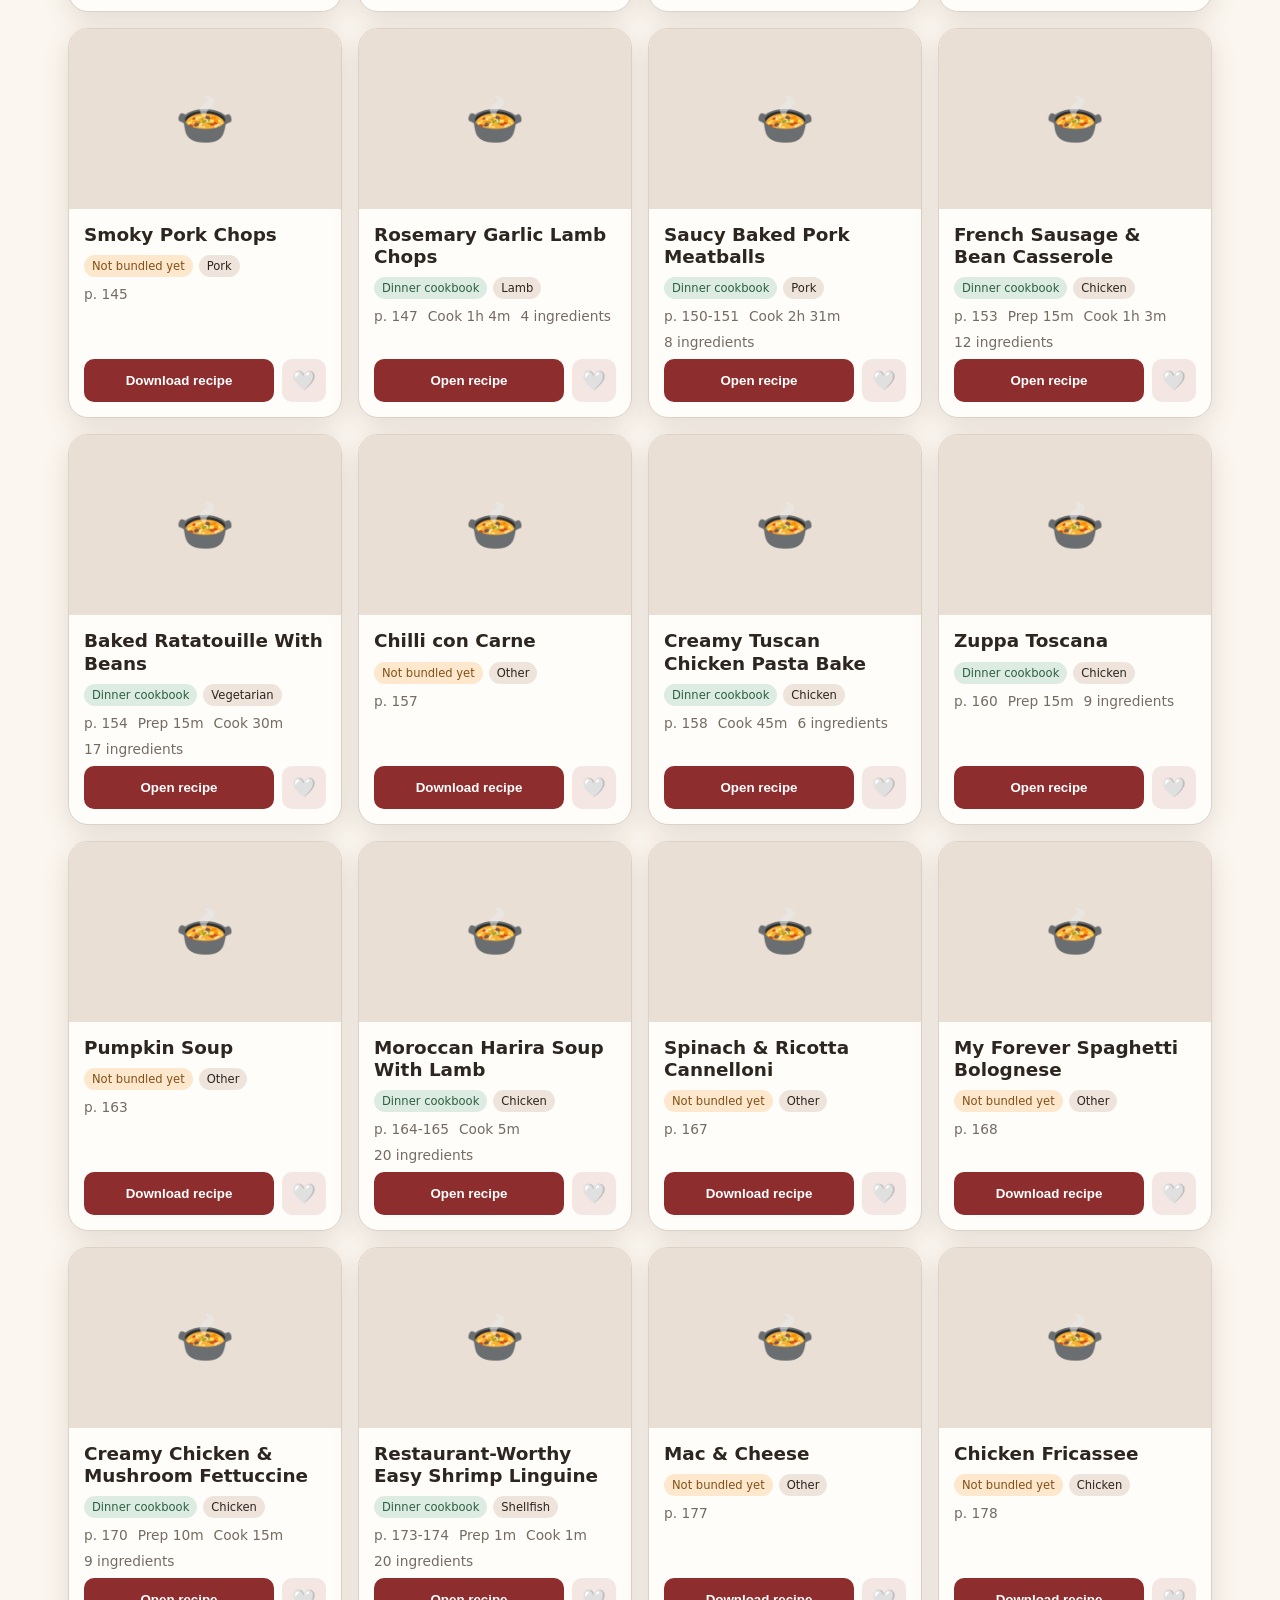
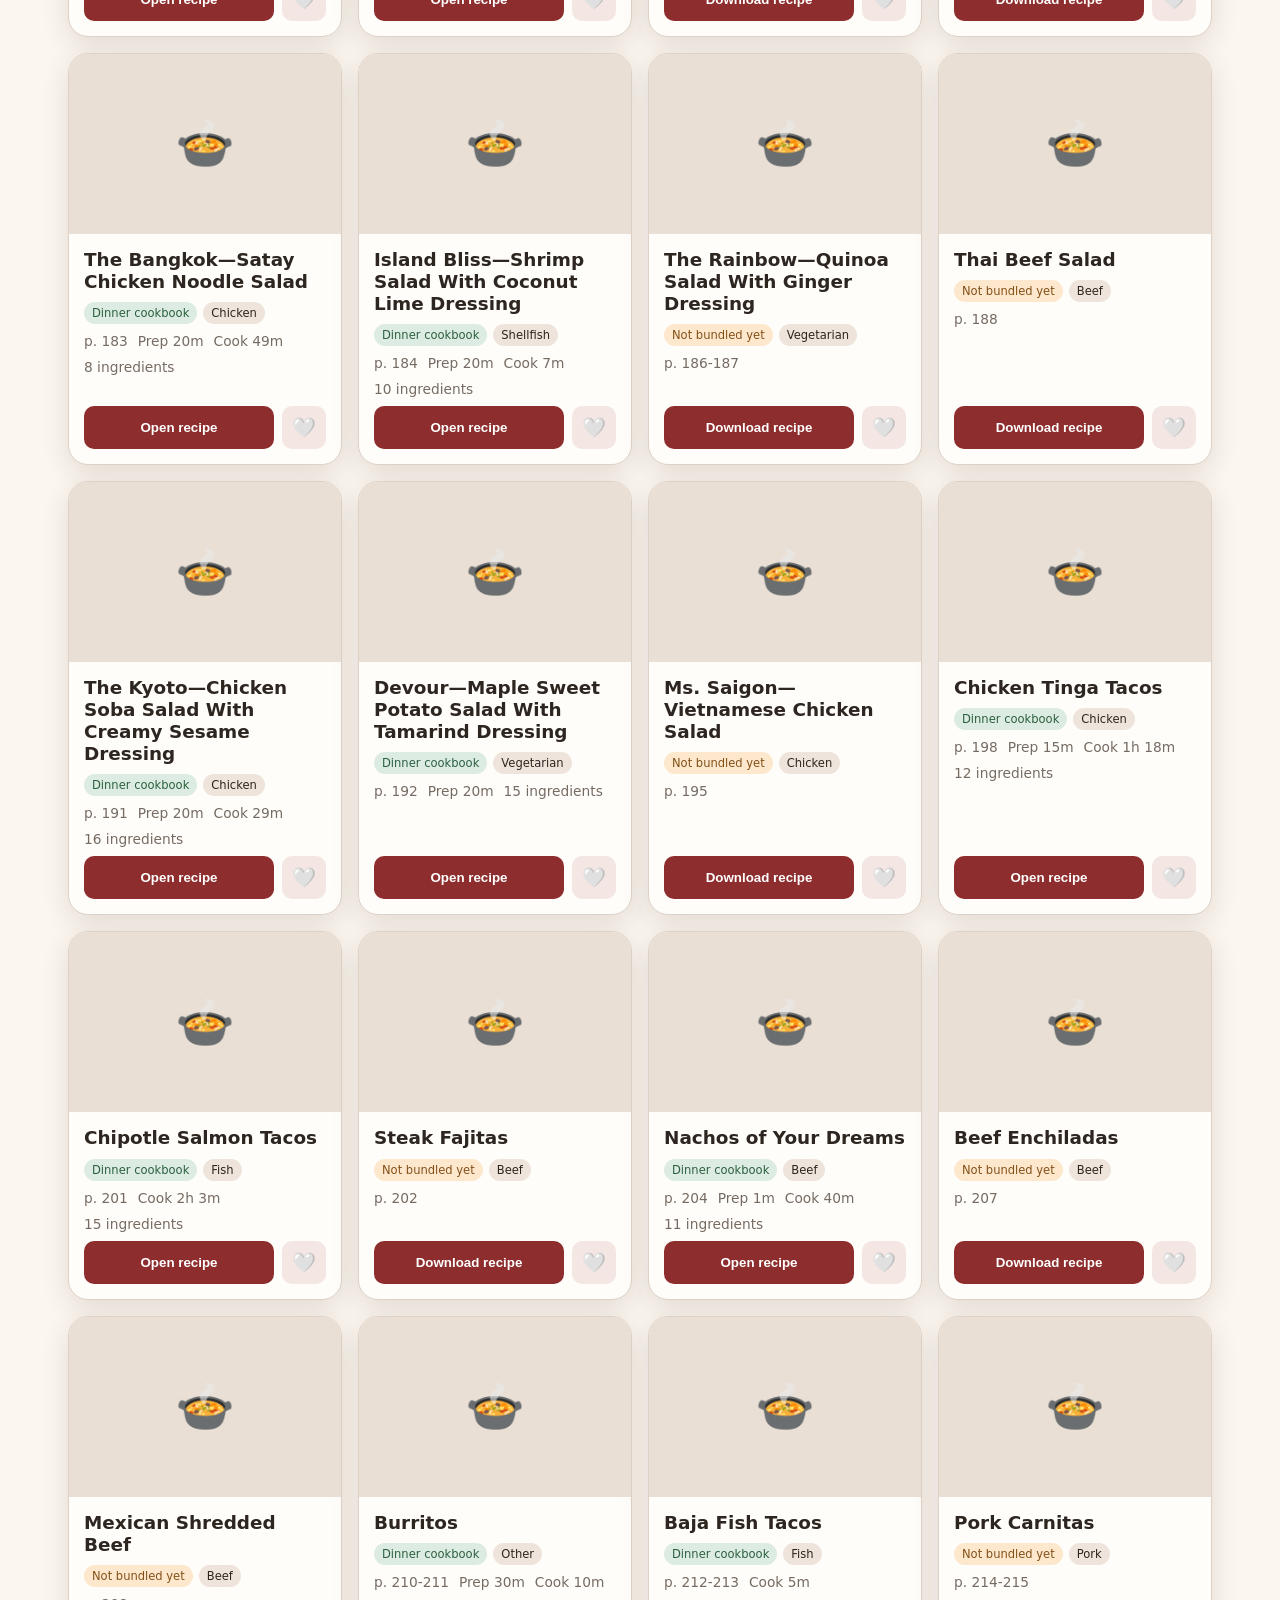
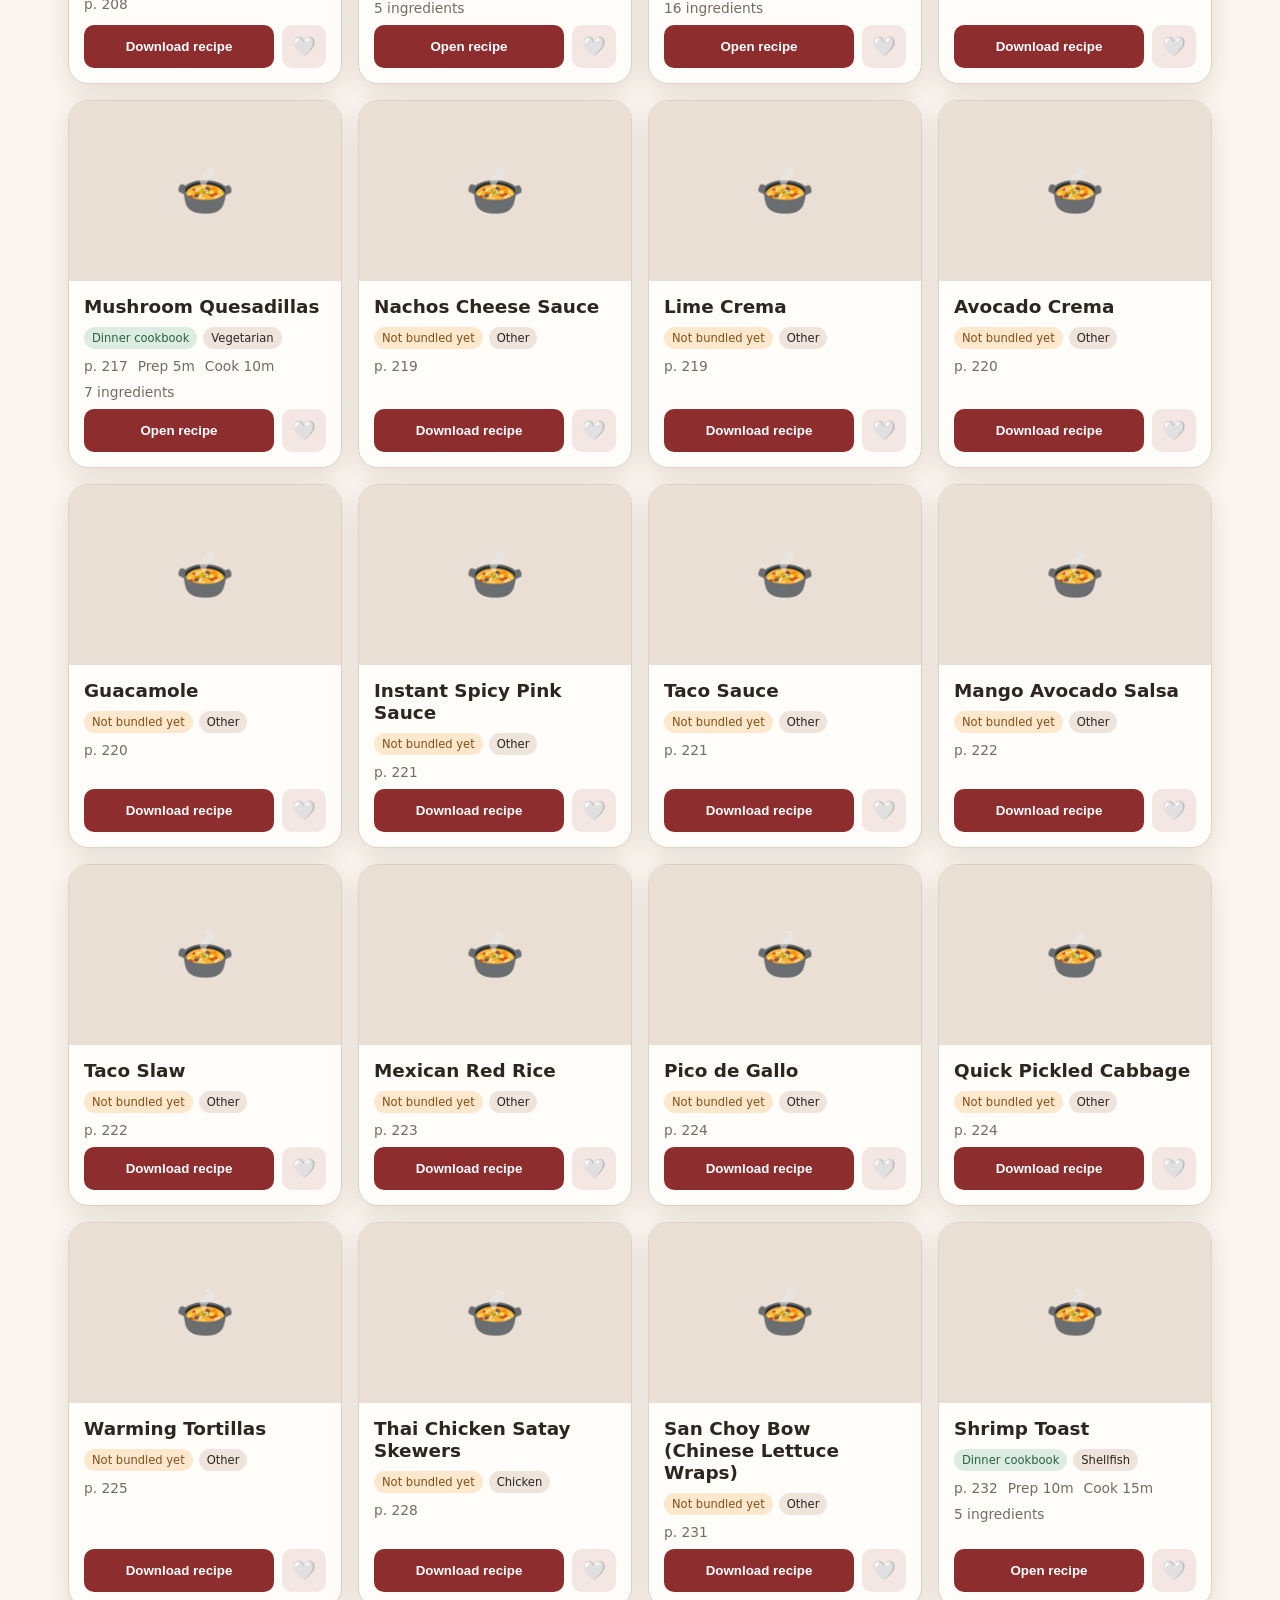
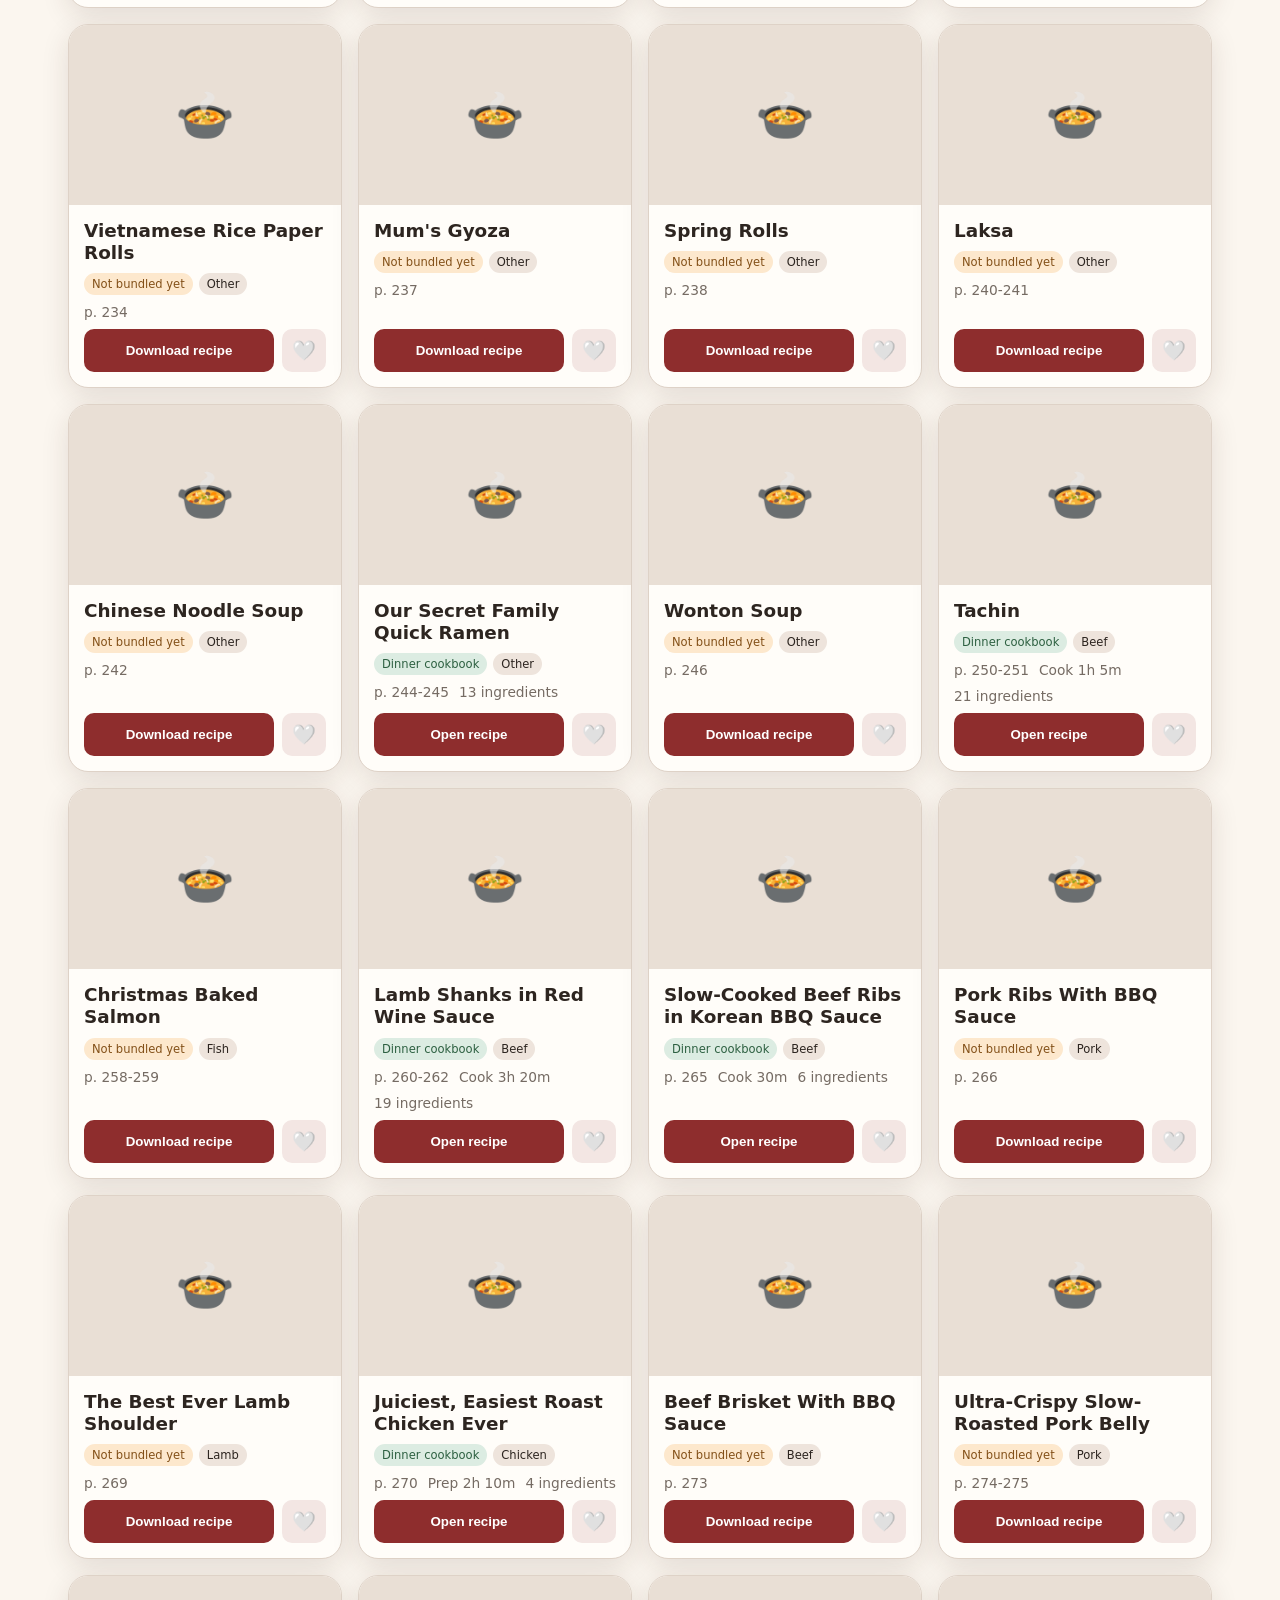
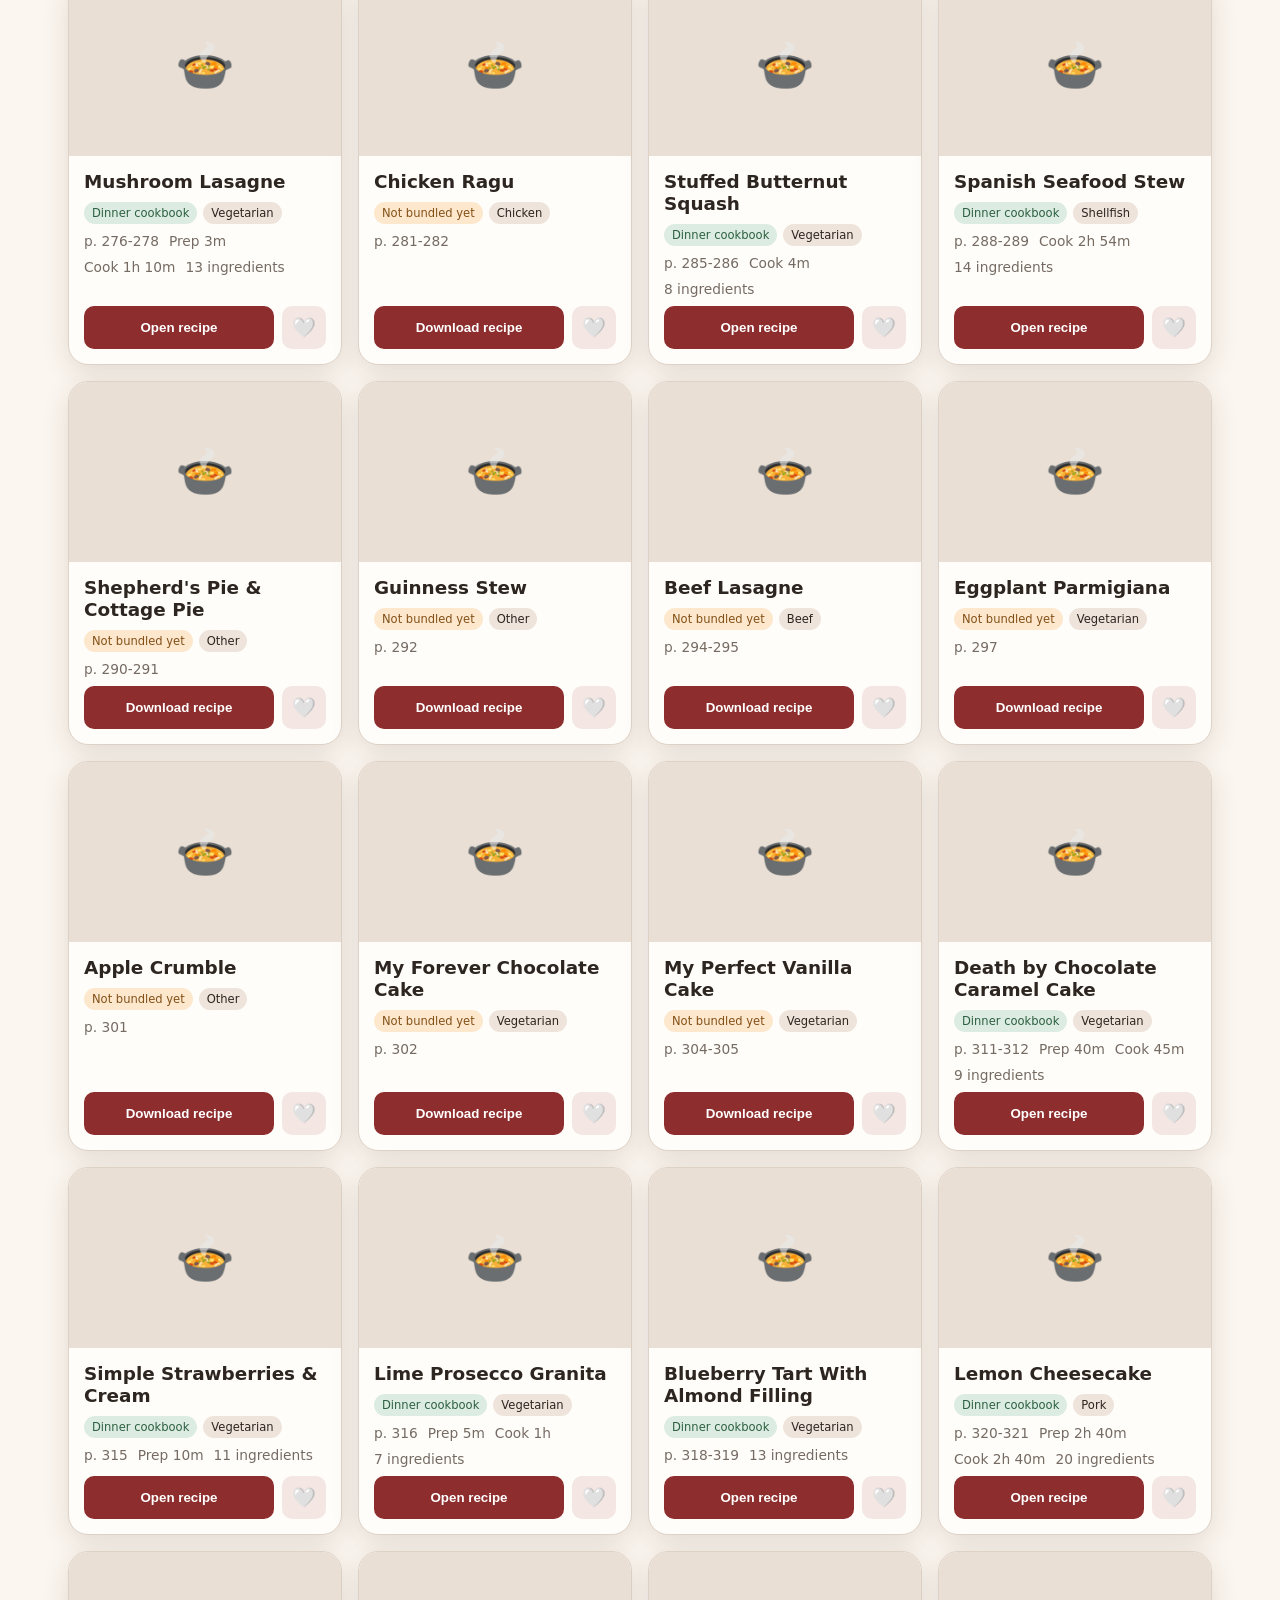
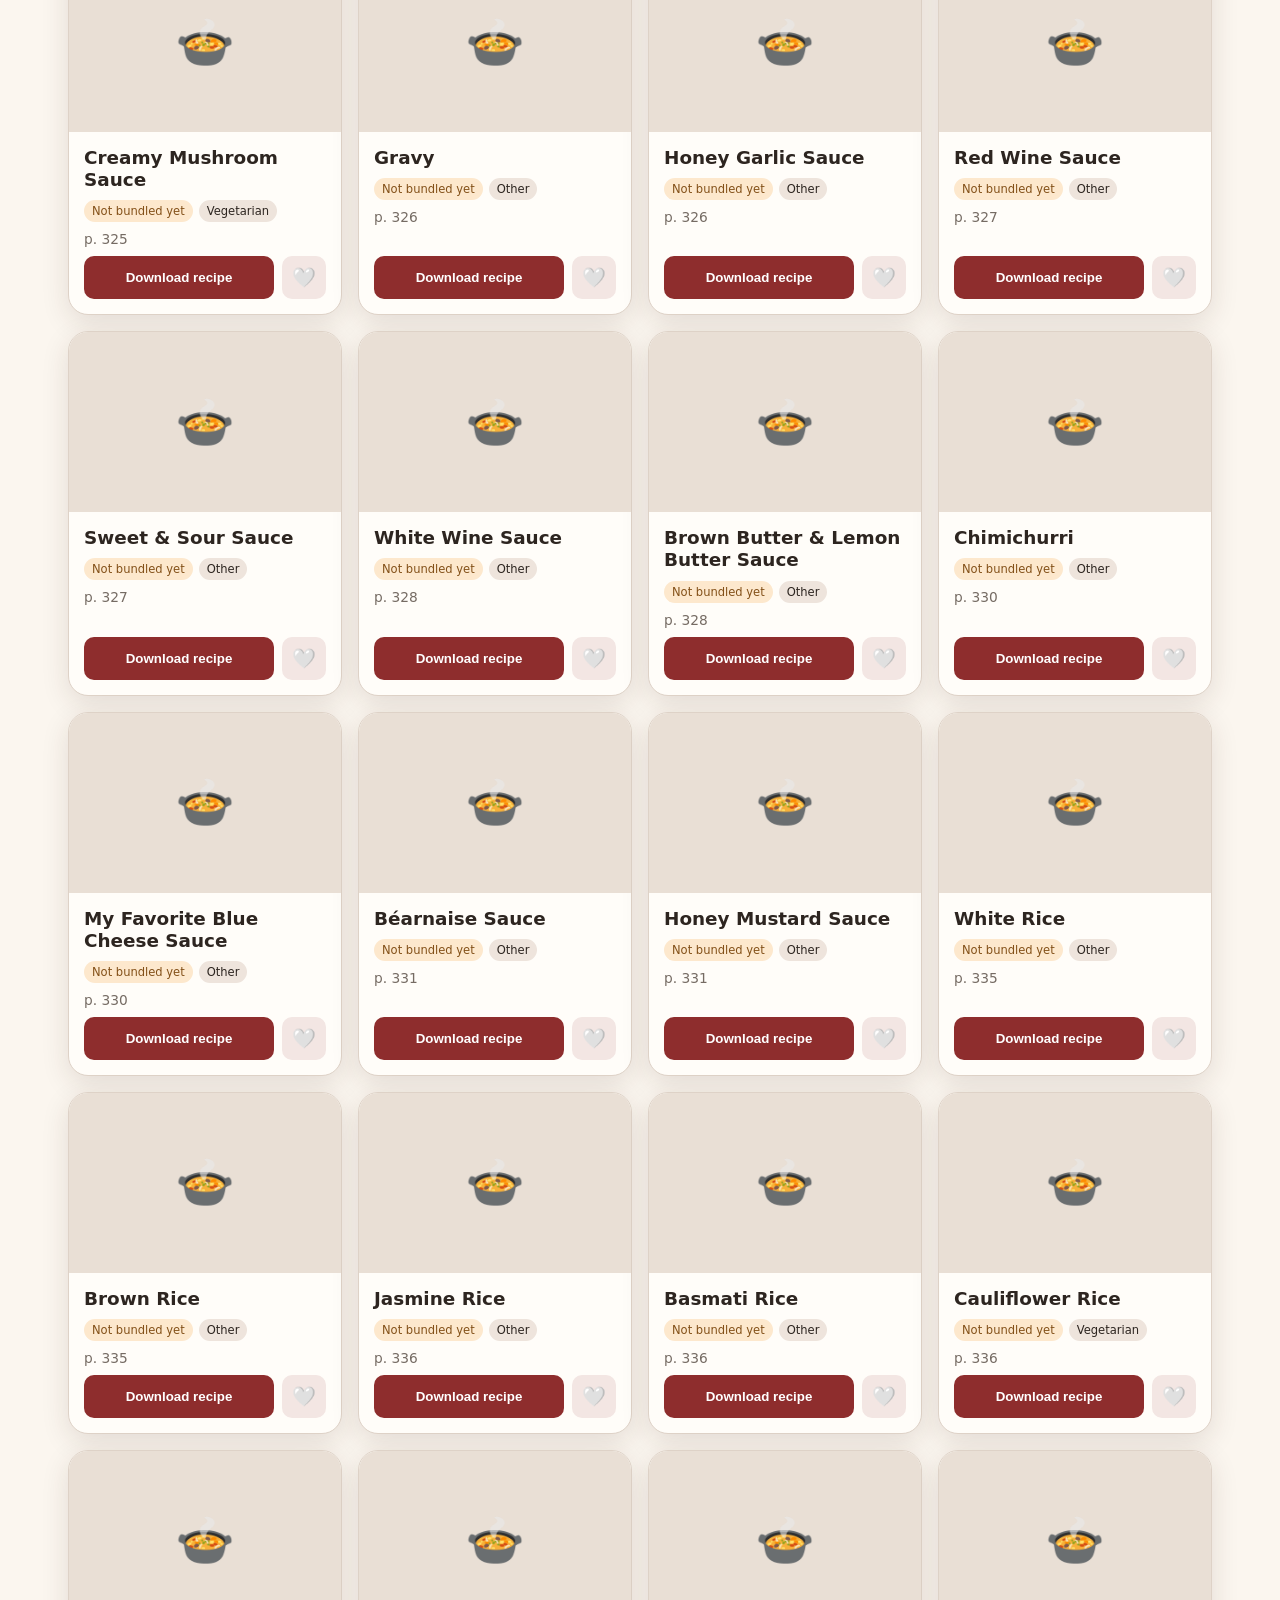
==== commit 3655305e: "Add files via upload" ====
--- a/index.html
+++ b/index.html
@@ -8,14 +8,14 @@
   <link rel="manifest" href="manifest.webmanifest">
   <link rel="icon" href="assets/icon-192.png">
   <link rel="apple-touch-icon" href="assets/icon-192.png">
-  <link rel="stylesheet" href="styles.css?v=10">
-  <title>Dinner Recipe Book</title>
+  <link rel="stylesheet" href="styles.css?v=12">
+  <title>RecipeTin Offline Library</title>
 </head>
 <body>
 <header class="topbar">
   <div>
-    <h1>Dinner Recipe Book</h1>
-    <p>167 recipes · cookbook scans + bundled website recipes</p>
+    <h1>RecipeTin Offline Library</h1>
+    <p id="headerSummary">Loading cookbook library…</p>
   </div>
   <button id="syncBtn" class="primary">Website library included</button>
 </header>
@@ -60,6 +60,7 @@
             <label>Difficulty<select id="difficultyFilter"><option value="">Any difficulty</option><option>Easy</option><option>Moderate</option><option>Advanced</option></select></label>
             <label>Cooking method<select id="methodFilter"><option value="">Any method</option><option>Oven</option><option>Stovetop</option><option>Slow cooker</option><option>Air fryer</option><option>Barbecue / grill</option><option>No-cook</option><option>Pressure cooker</option><option>One-pot / one-pan</option></select></label>
             <label>Number of servings<select id="servingsFilter"><option value="">Any servings</option><option value="le2">1–2 servings</option><option value="3to4">3–4 servings</option><option value="ge5">5 or more servings</option></select></label>
+            <label>Cookbook<select id="bookFilter"><option value="">All cookbooks</option><option value="dinner">Dinner</option><option value="tonight">TONIGHT</option></select></label>
             <label>Source<select id="sourceFilter"><option value="">All sources</option><option value="bundled">Cookbook scans</option><option value="website">Website recipes</option><option value="synced">Available website recipes</option></select></label>
             <label>Book section<select id="sectionFilter"><option value="">Any book section</option></select></label>
             <label>Author / website<select id="authorFilter"><option value="">Any author / website</option></select></label>
@@ -175,6 +176,13 @@
         <button id="clearSynced" class="danger">Remove old device downloads</button>
       </div>
     </div>
+    <div class="settings-card" id="tonightBookCard">
+      <h2>RecipeTin Eats: TONIGHT</h2>
+      <p><strong>163</strong> recipes from the cookbook index are available offline for searching, filtering, favorites, ratings and notes.</p>
+      <p class="muted">These are index entries with page numbers. Ingredients and directions will appear as you add photographs of the individual recipe pages.</p>
+      <div id="tonightCover" class="tonight-cover"></div>
+      <details><summary>View the TONIGHT index photographs</summary><div id="tonightIndexScans" class="scan-strip"></div></details>
+    </div>
     <div class="settings-card">
       <h2>Backup</h2>
       <p>Export favorites, ratings, notes, personal labels, shopping selections, ingredient checkmarks and downloaded website recipe data.</p>
@@ -196,6 +204,8 @@
 <script src="recipes-data.js?v=9"></script>
 <script src="website-recipes.js?v=10"></script>
 <script src="website-assets.js?v=10"></script>
-<script src="app.js?v=10"></script>
+<script src="tonight-data.js?v=12"></script>
+<script src="tonight-index-images.js?v=12"></script>
+<script src="app.js?v=12"></script>
 </body>
 </html>
--- a/styles.css
+++ b/styles.css
@@ -6,3 +6,6 @@
 @media(max-width:720px){.tabs{top:100px;font-size:.72rem}.tab{padding:13px 2px}.filter-groups{padding:0 9px 10px}.filter-groups fieldset{padding:10px}.gallery-toolbar{align-items:stretch;flex-direction:column}.gallery-toolbar label{min-width:0}.gallery-grid{grid-template-columns:repeat(2,minmax(0,1fr));gap:10px}.gallery-caption{font-size:.82rem;padding:24px 8px 8px}.gallery-caption small{font-size:.68rem}.check-filter-grid,.personal-labels .check-filter-grid{grid-template-columns:1fr 1fr}.check-filter-grid label{padding:8px;font-size:.8rem}.filters{grid-template-columns:1fr 1fr}.ingredient-check{grid-template-columns:24px 1fr}.detail{padding:15px}}
 @media(max-width:430px){.topbar h1{font-size:1.35rem}.topbar p{font-size:.88rem}.topbar button{font-size:.82rem}.tabs{font-size:.67rem}.filters{grid-template-columns:1fr}.check-filter-grid,.personal-labels .check-filter-grid{grid-template-columns:1fr}.gallery-grid{grid-template-columns:1fr 1fr}}
 @media print{#browseTools,#galleryView,.ingredient-heading .text-button,.multiplier-buttons{display:none!important}}
+
+/* TONIGHT offline index */
+.tonight-cover{display:flex;justify-content:center;margin:16px 0}.tonight-cover img{max-width:280px;width:100%;border-radius:18px;box-shadow:0 8px 24px rgba(0,0,0,.15)}
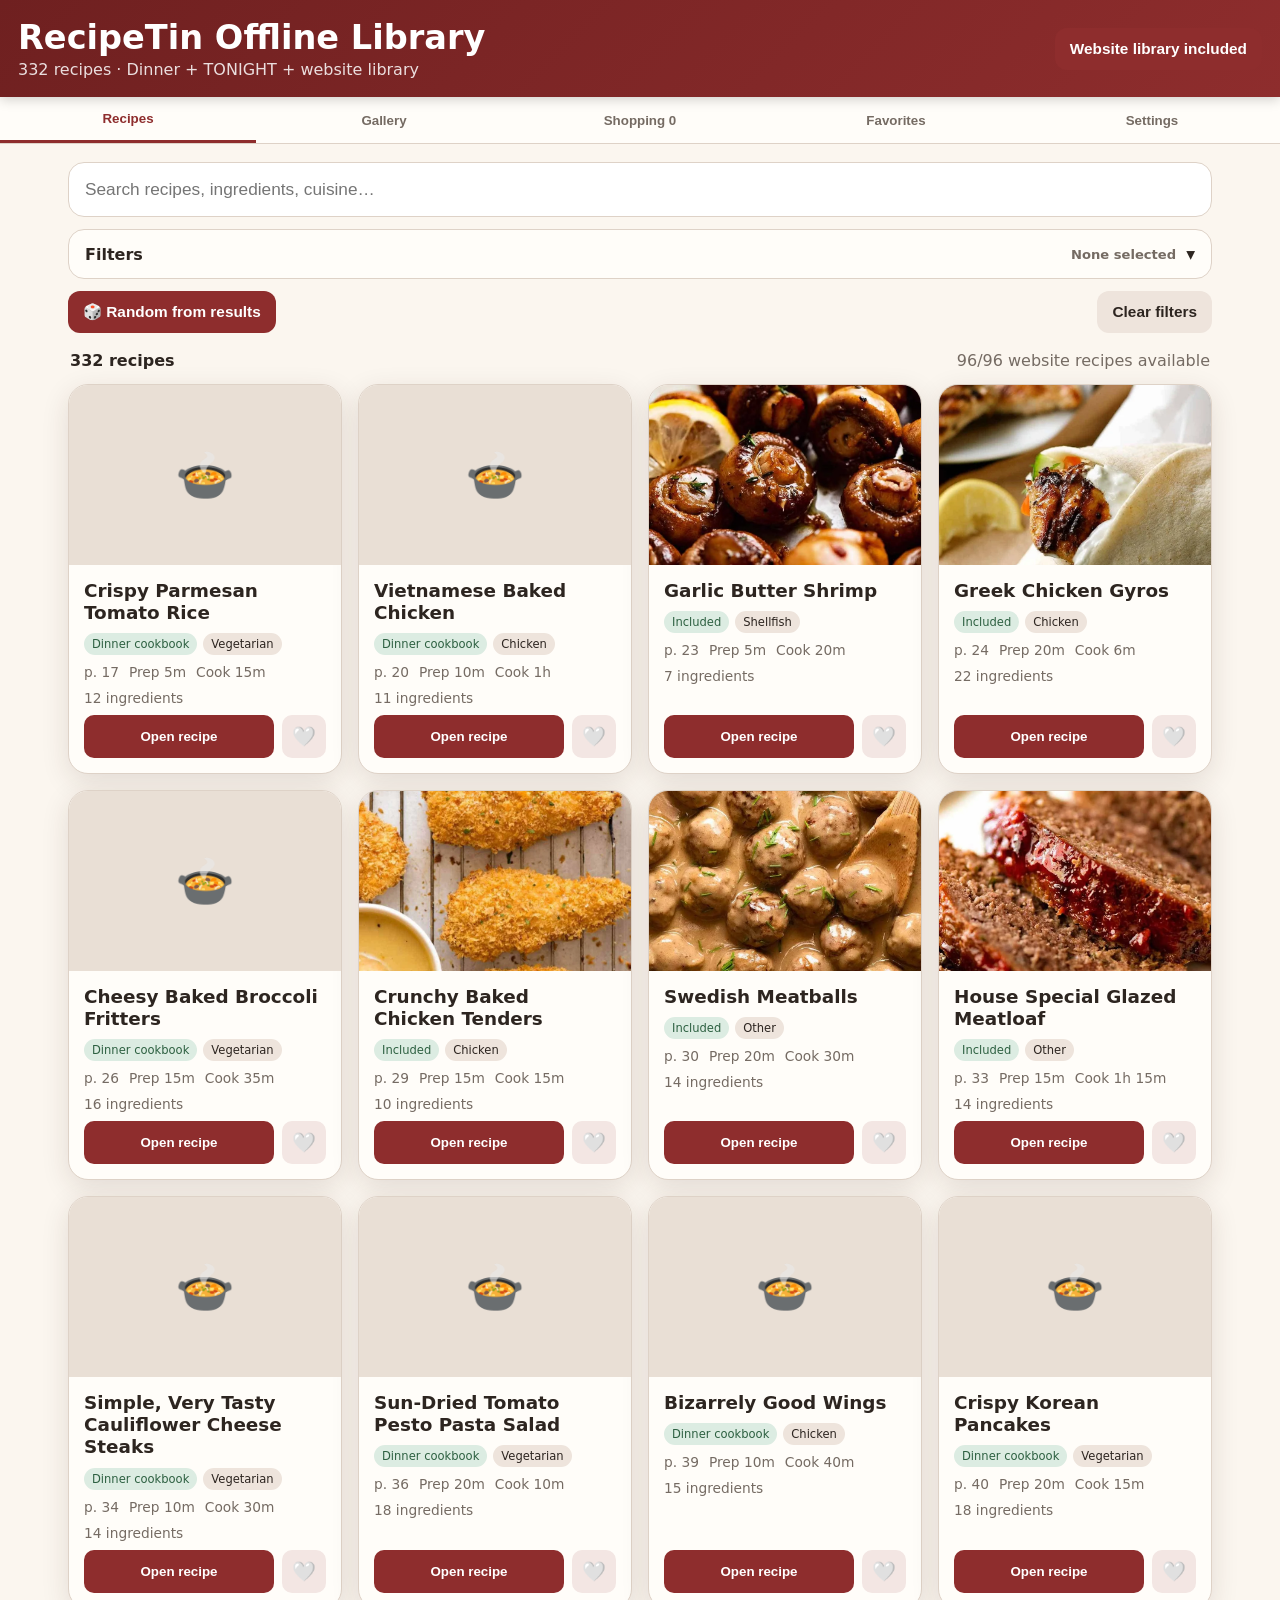
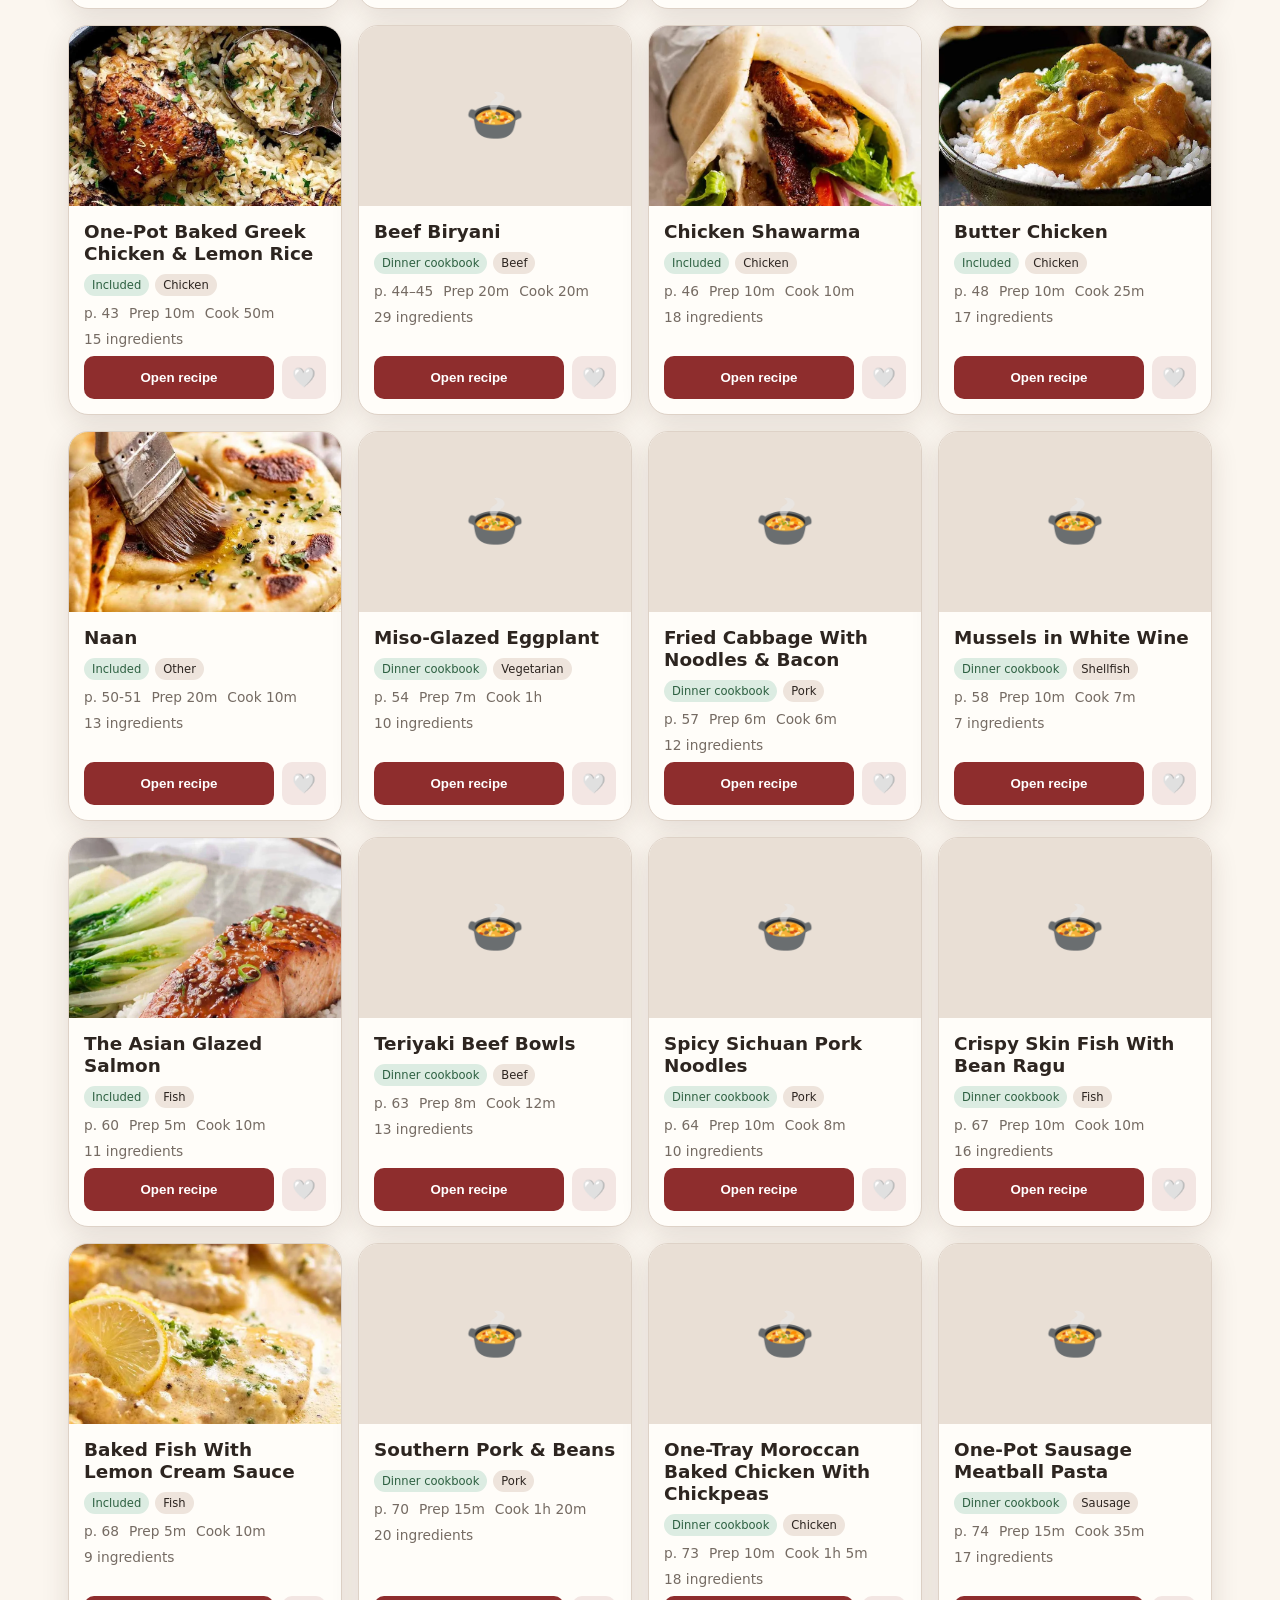
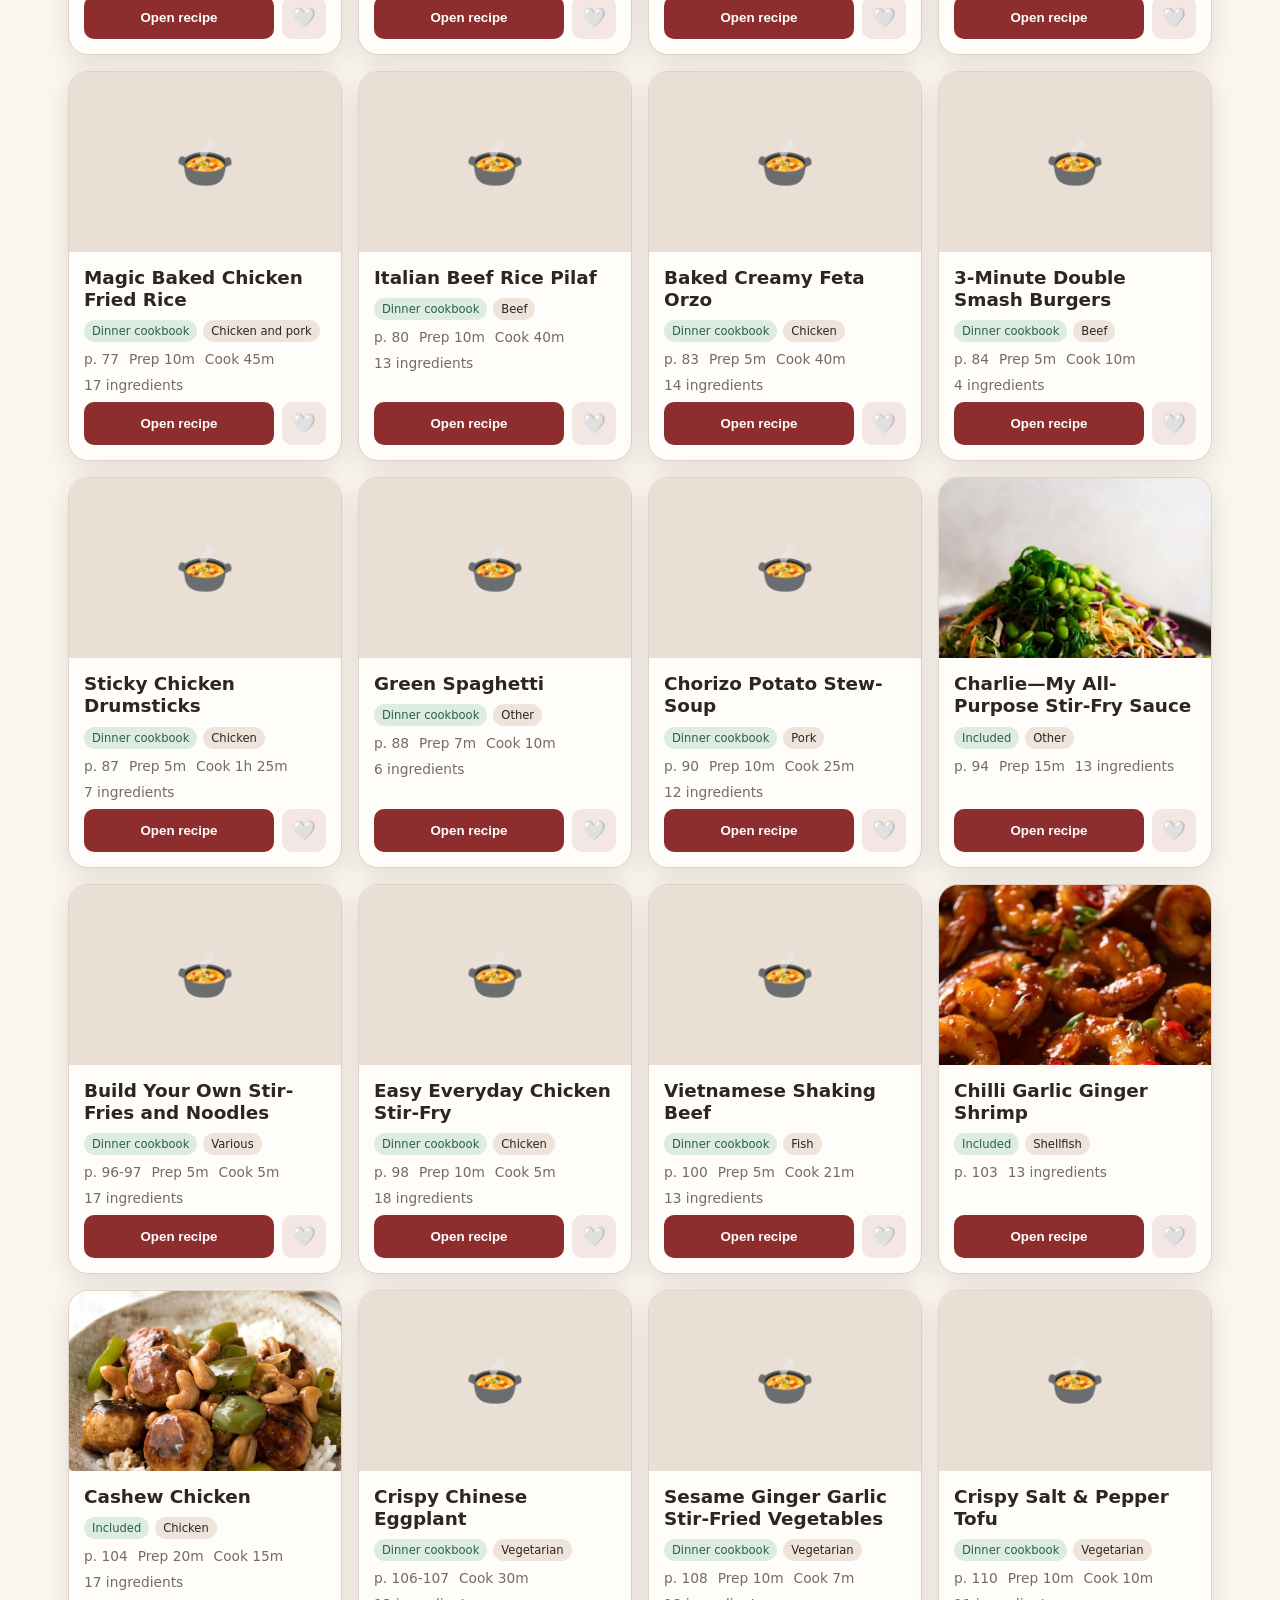
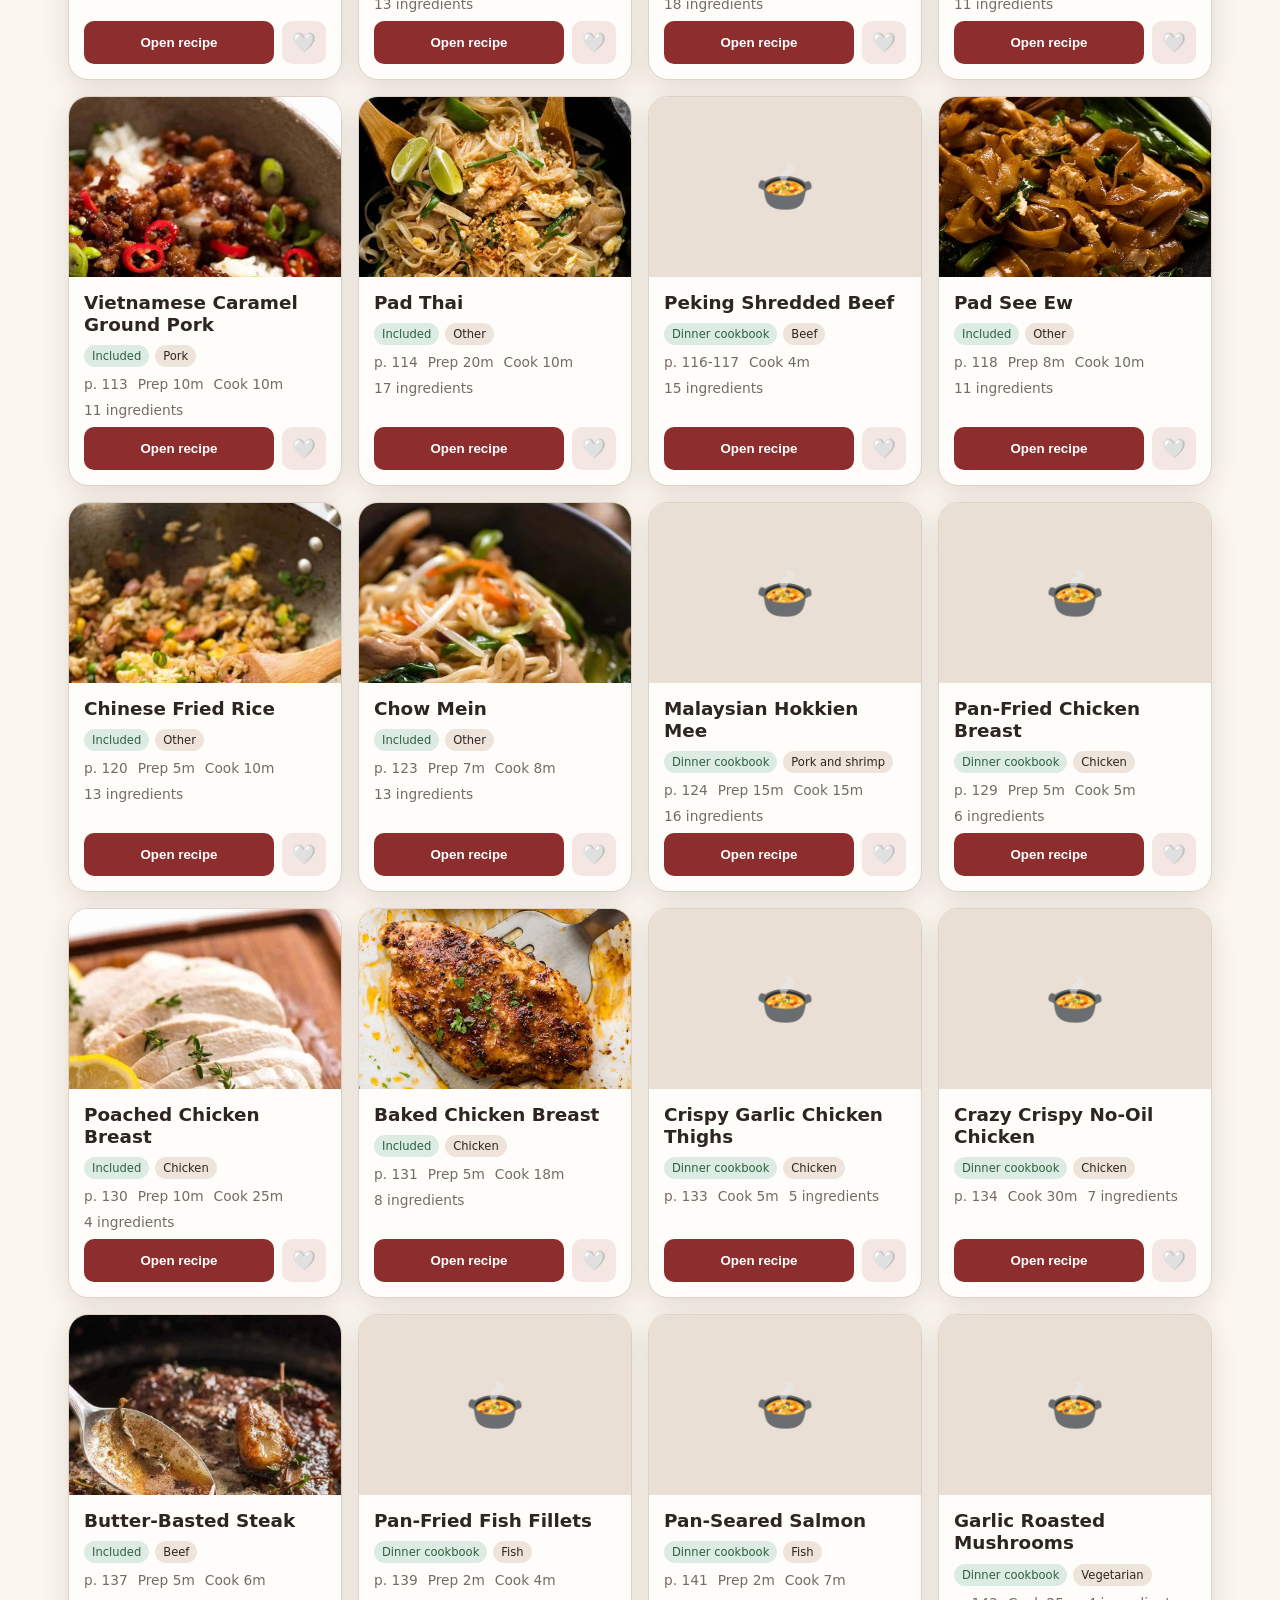
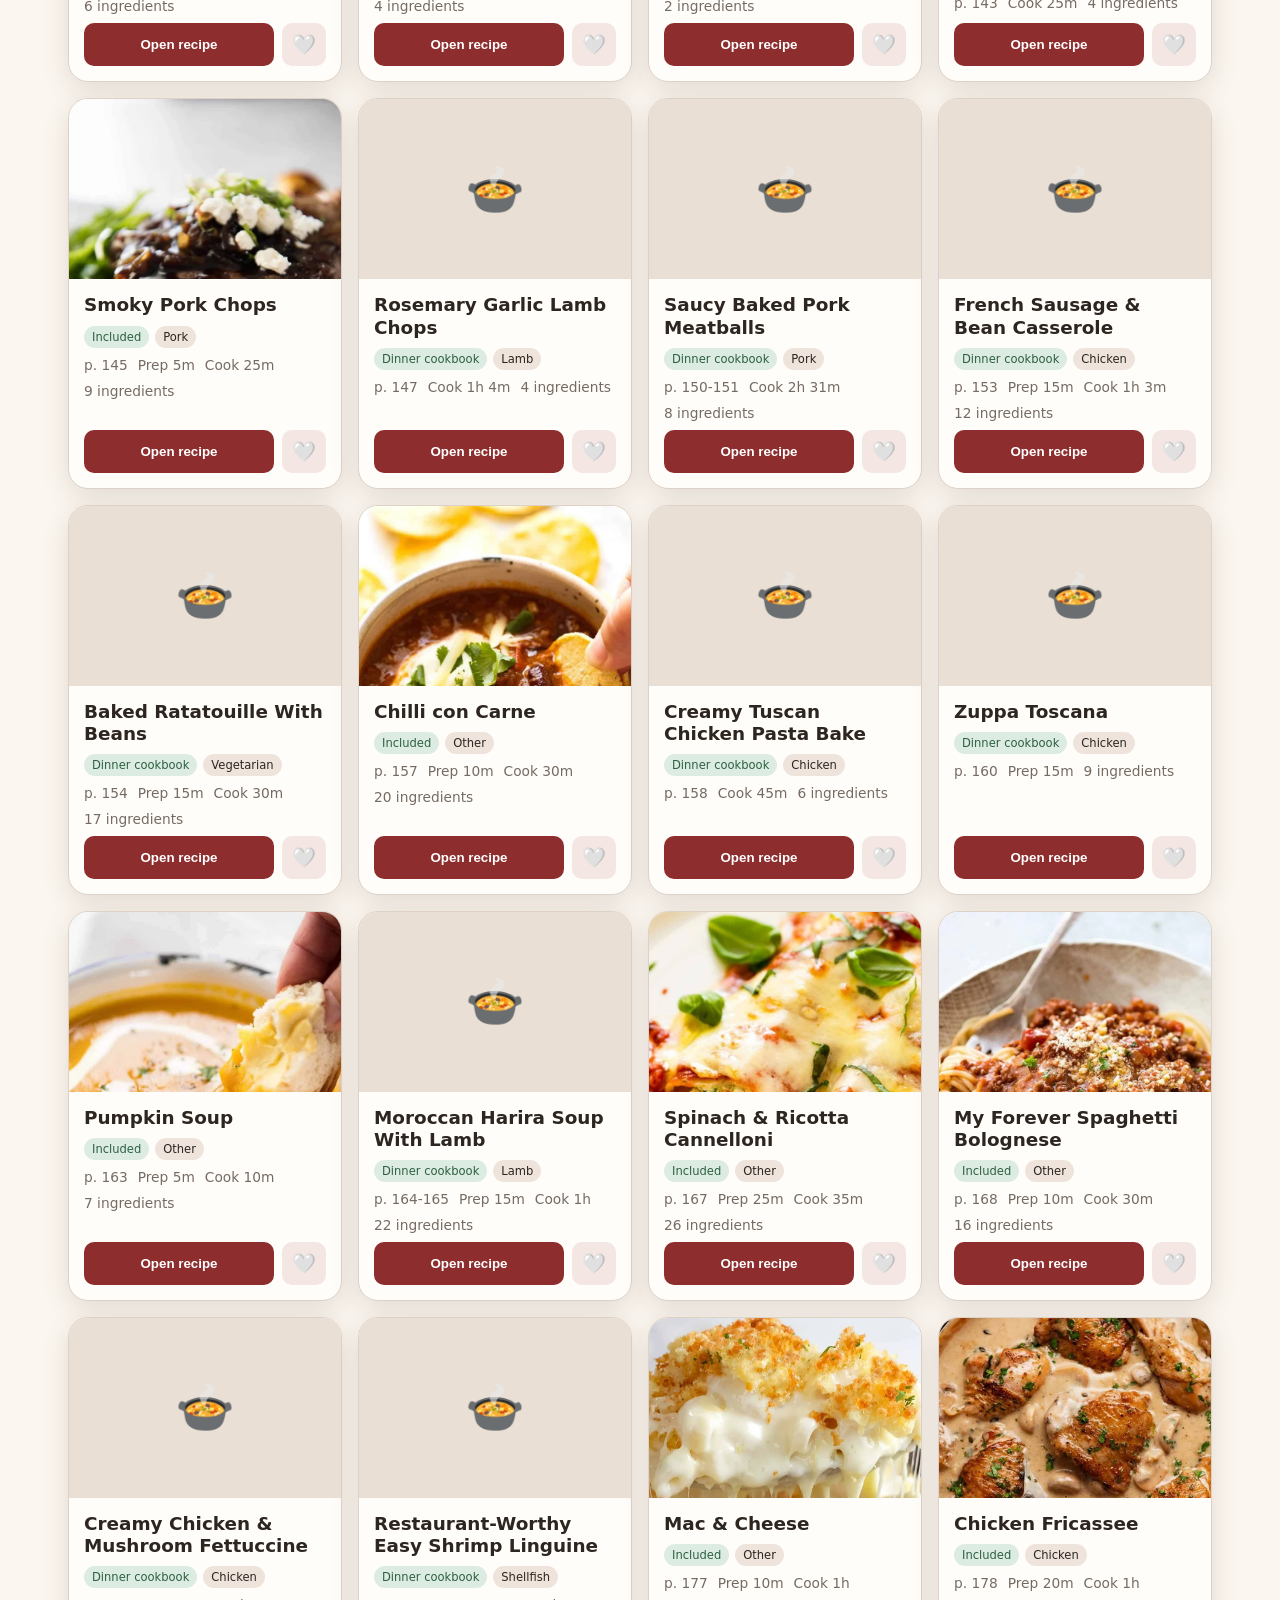
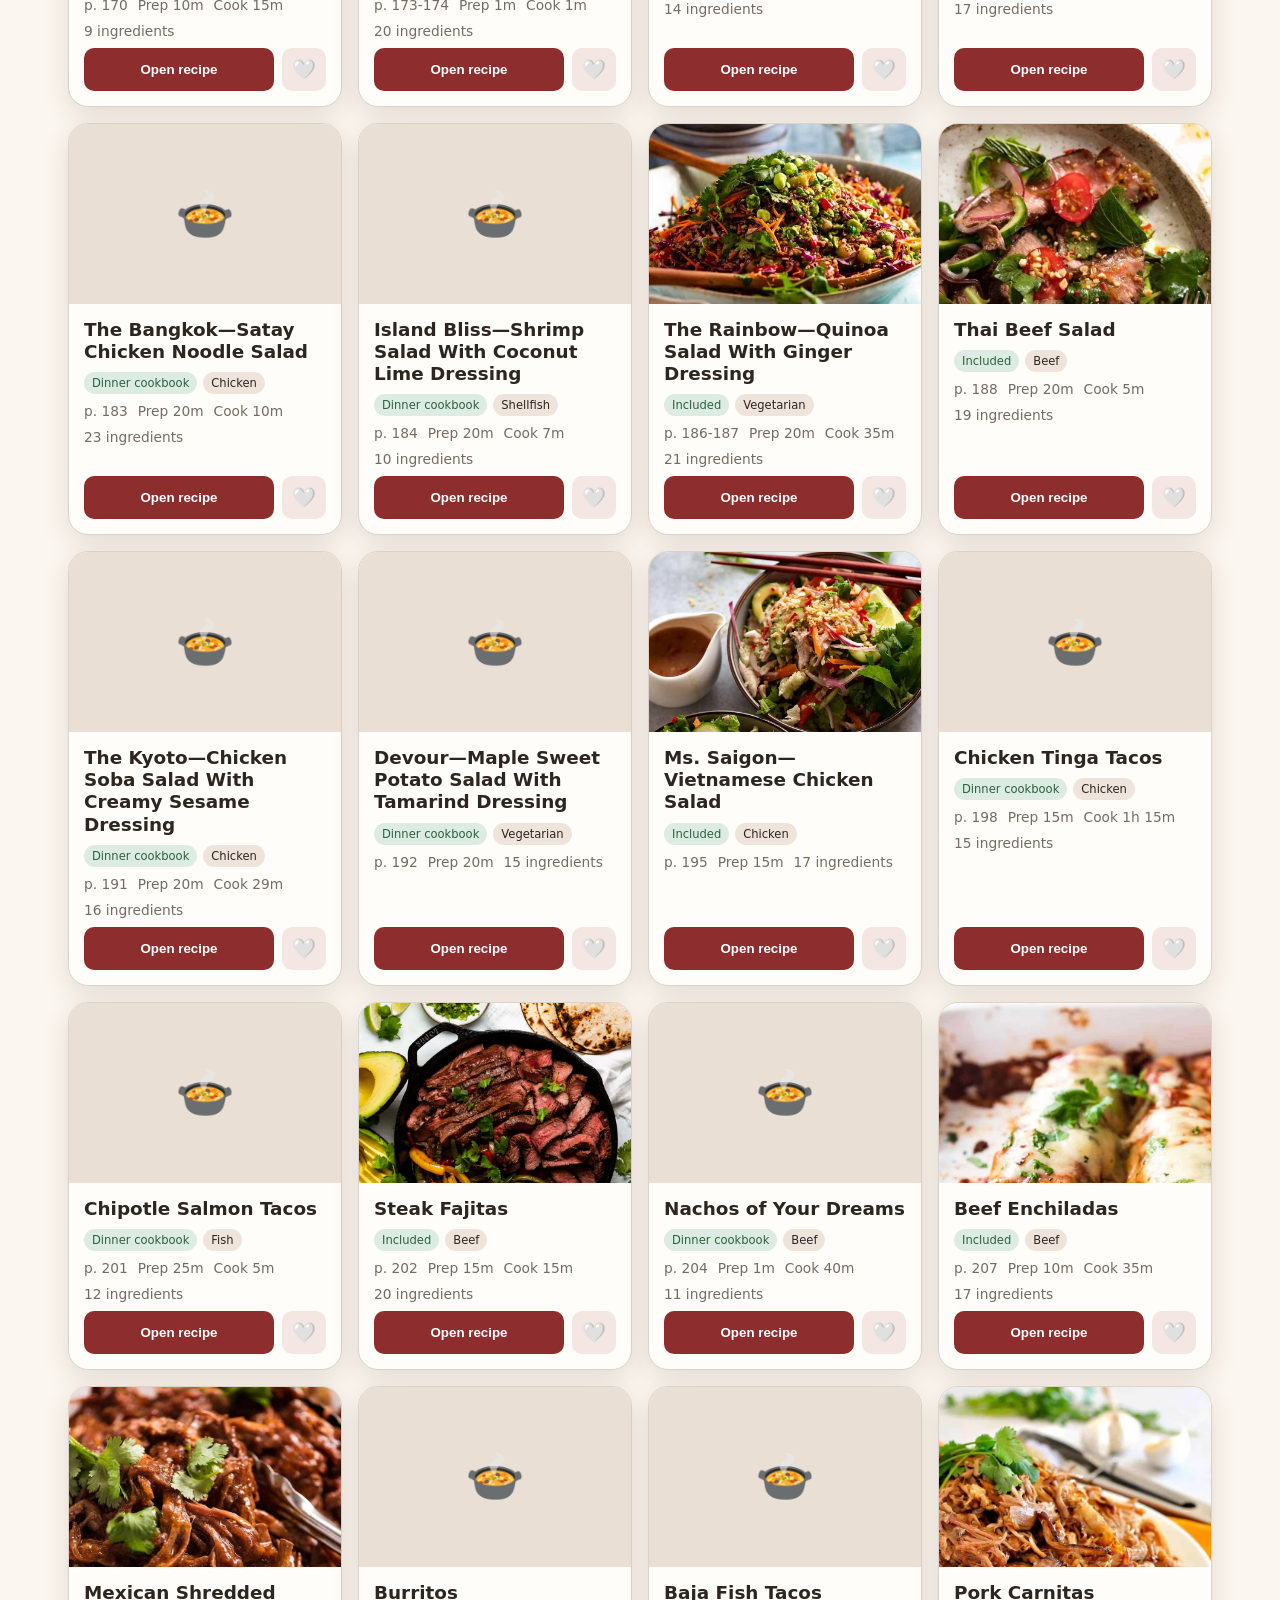
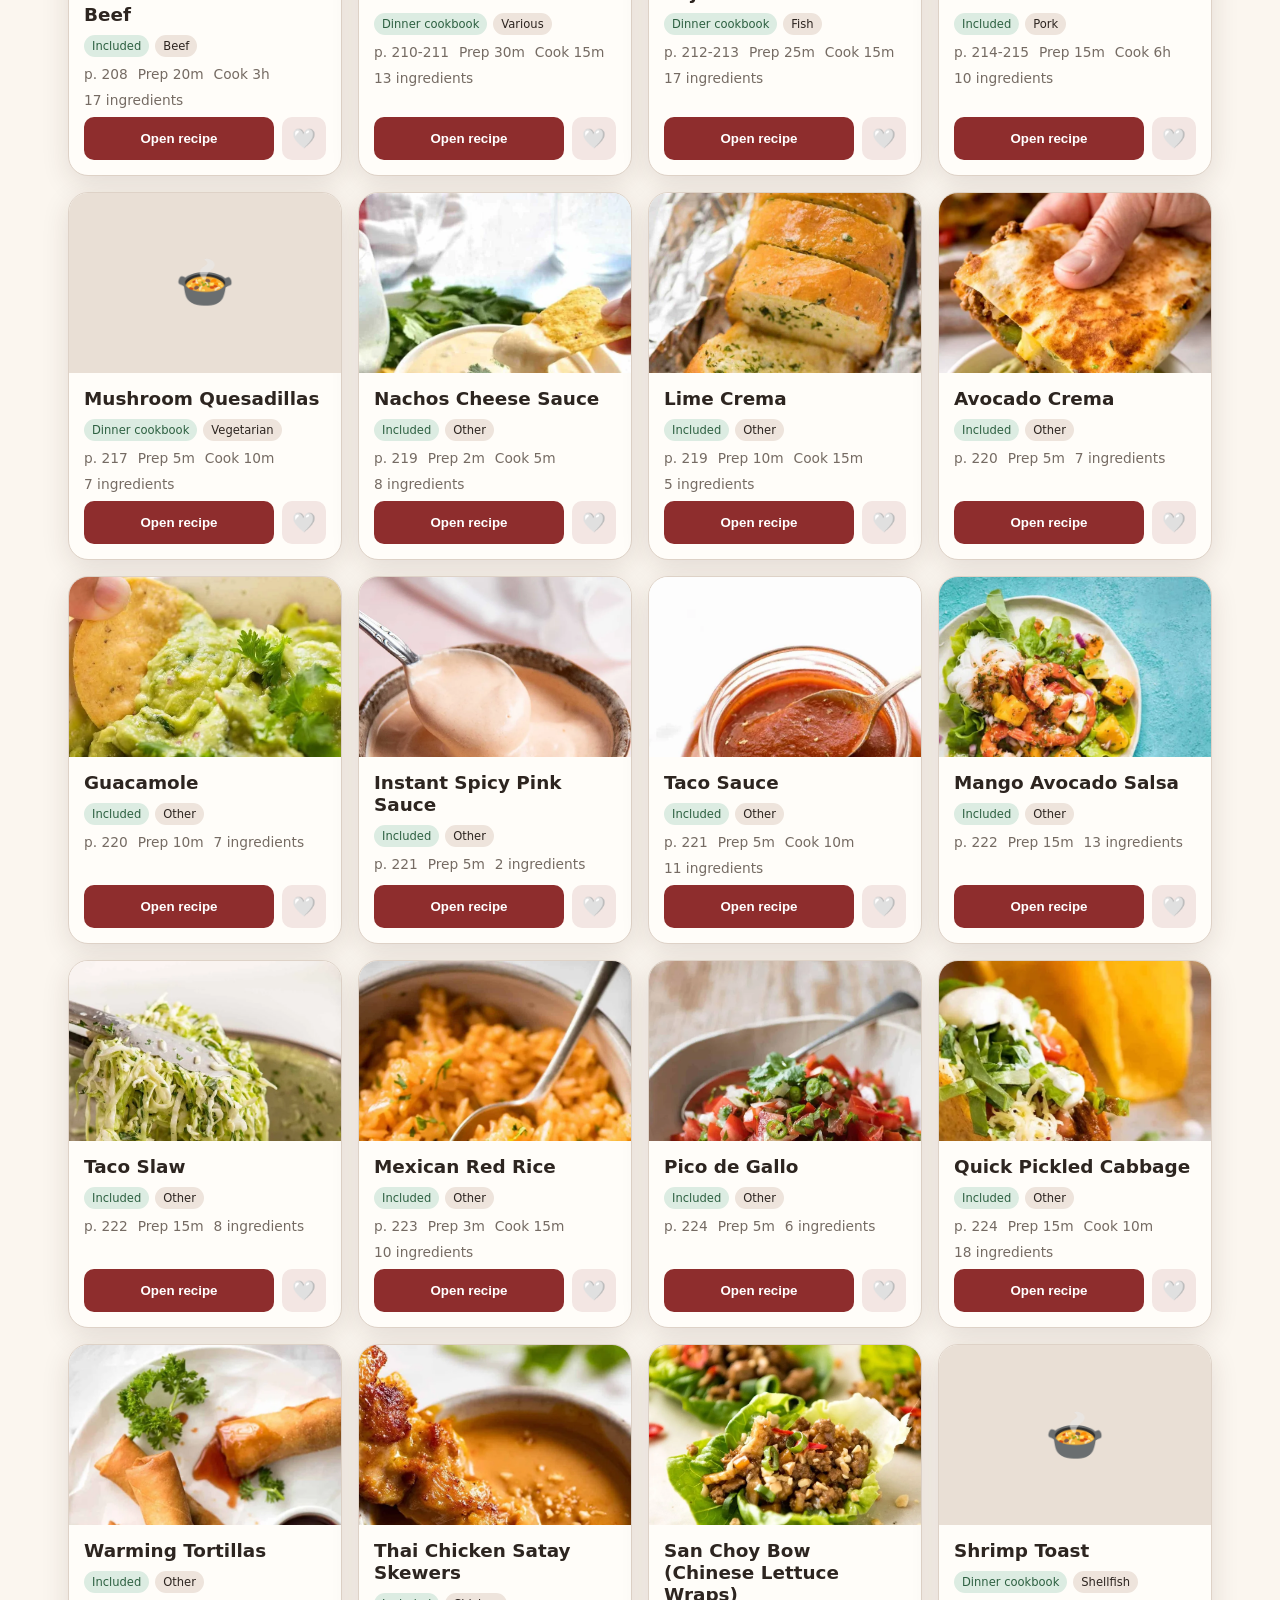
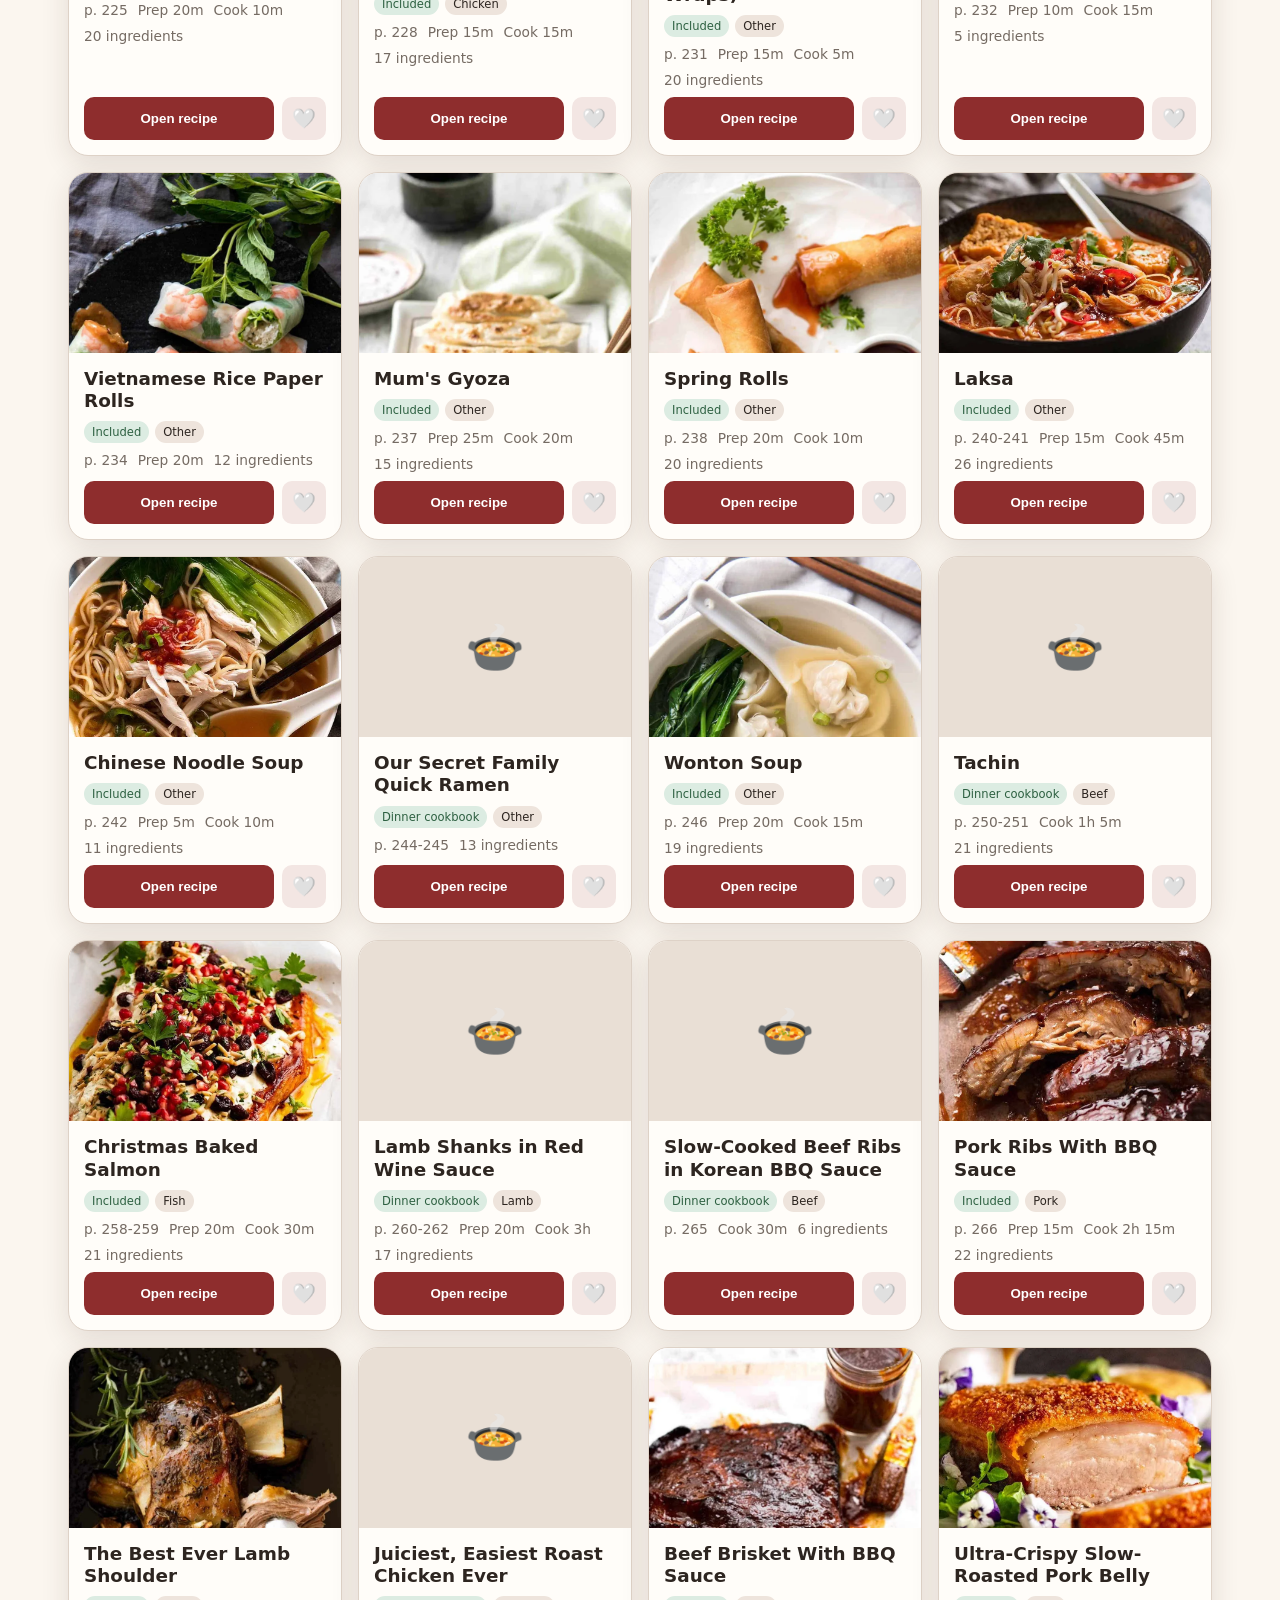
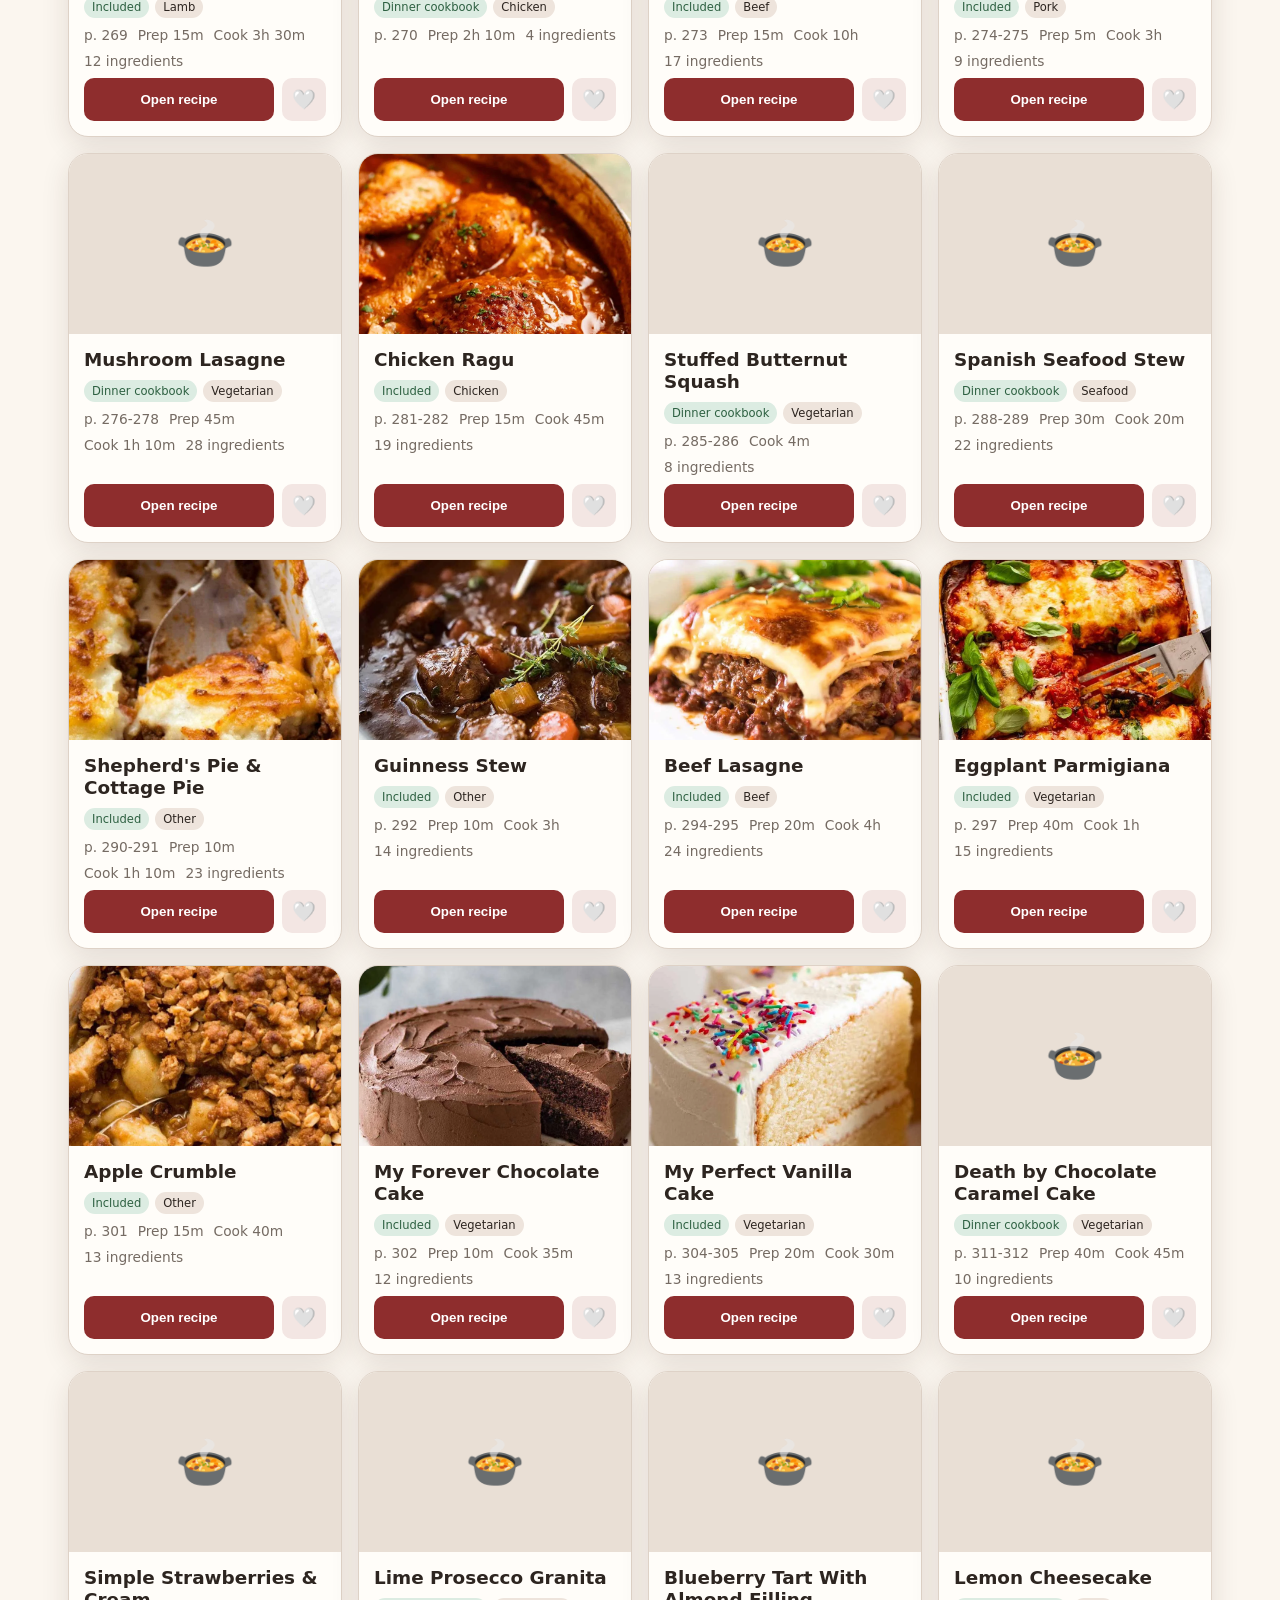
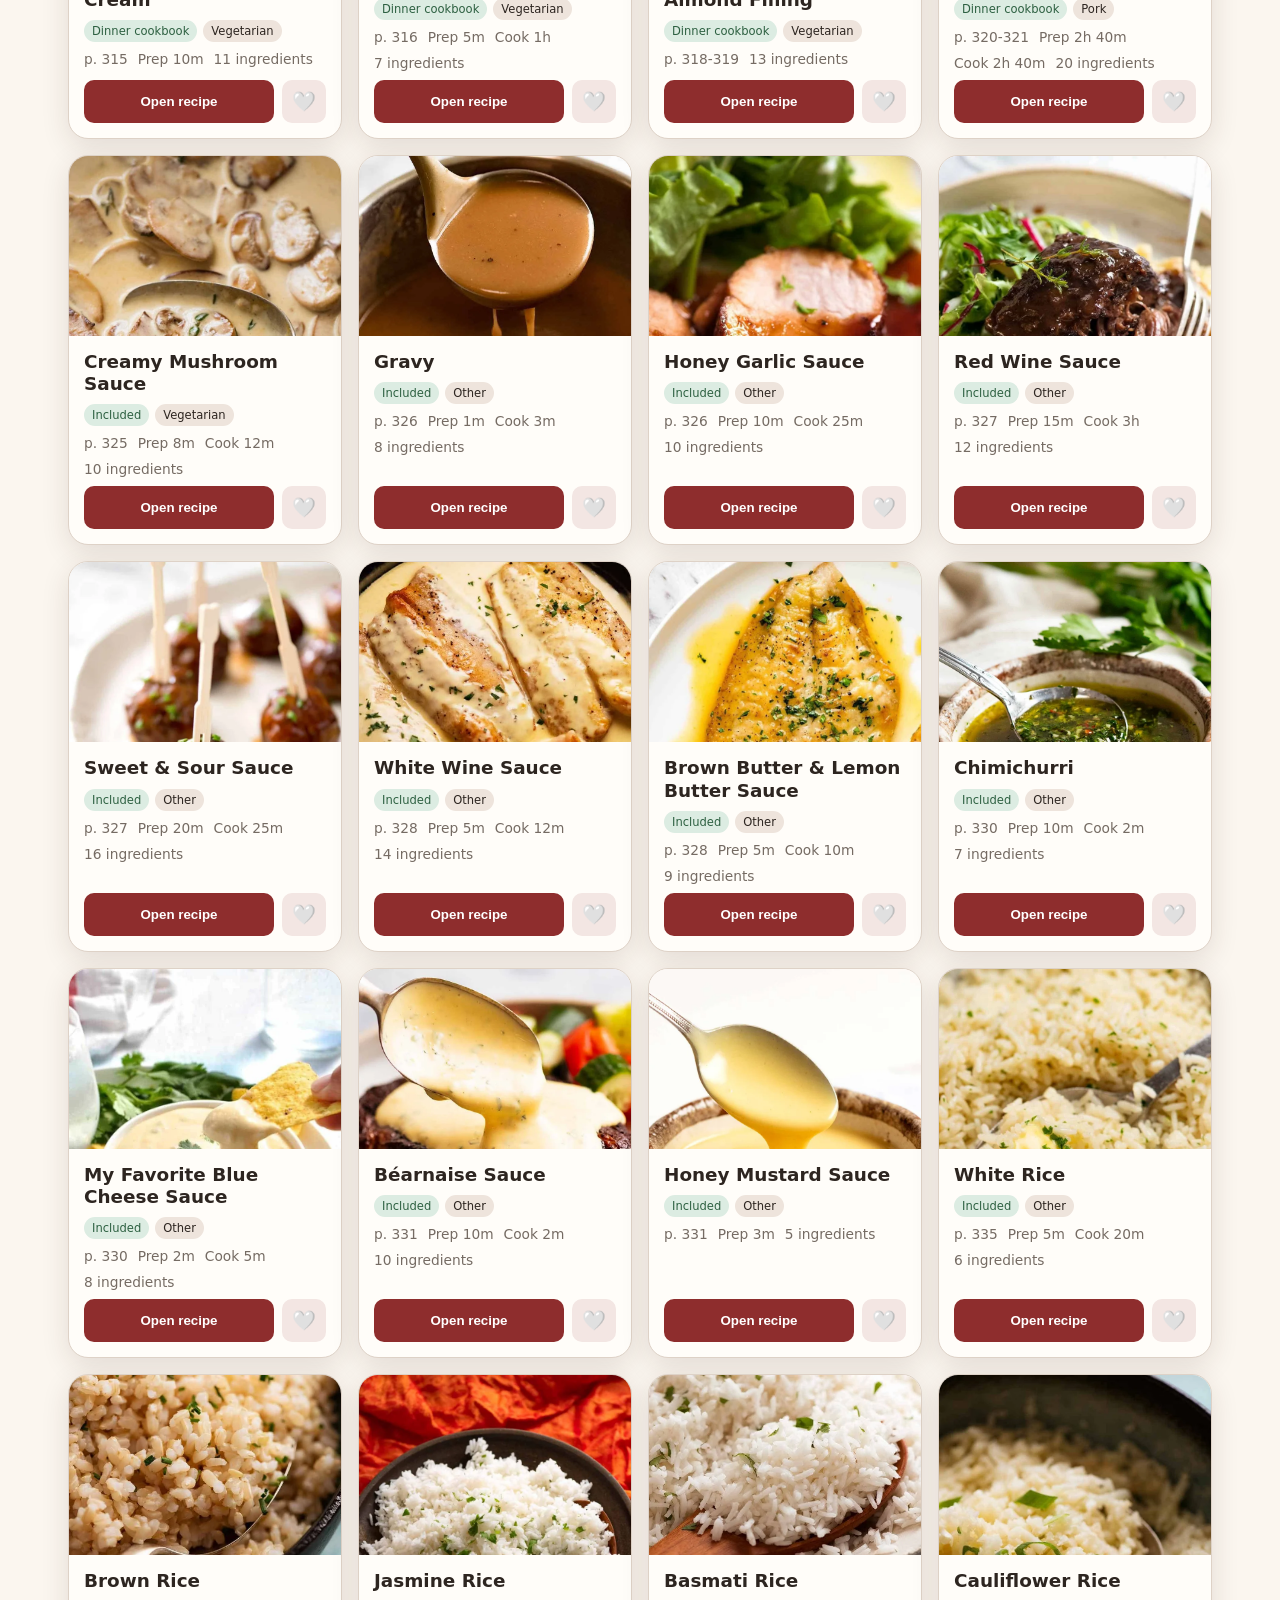
==== commit d3ab2648: "Add files via upload" ====
--- a/index.html
+++ b/index.html
@@ -201,11 +201,11 @@
 </div>
 <div id="toast" class="toast hidden"></div>
 
-<script src="recipes-data.js?v=9"></script>
+<script src="recipes-data.js?v=16"></script>
 <script src="website-recipes.js?v=10"></script>
 <script src="website-assets.js?v=10"></script>
-<script src="tonight-data.js?v=12"></script>
+<script src="tonight-data.js?v=16"></script>
 <script src="tonight-index-images.js?v=12"></script>
-<script src="app.js?v=12"></script>
+<script src="app.js?v=16"></script>
 </body>
 </html>
